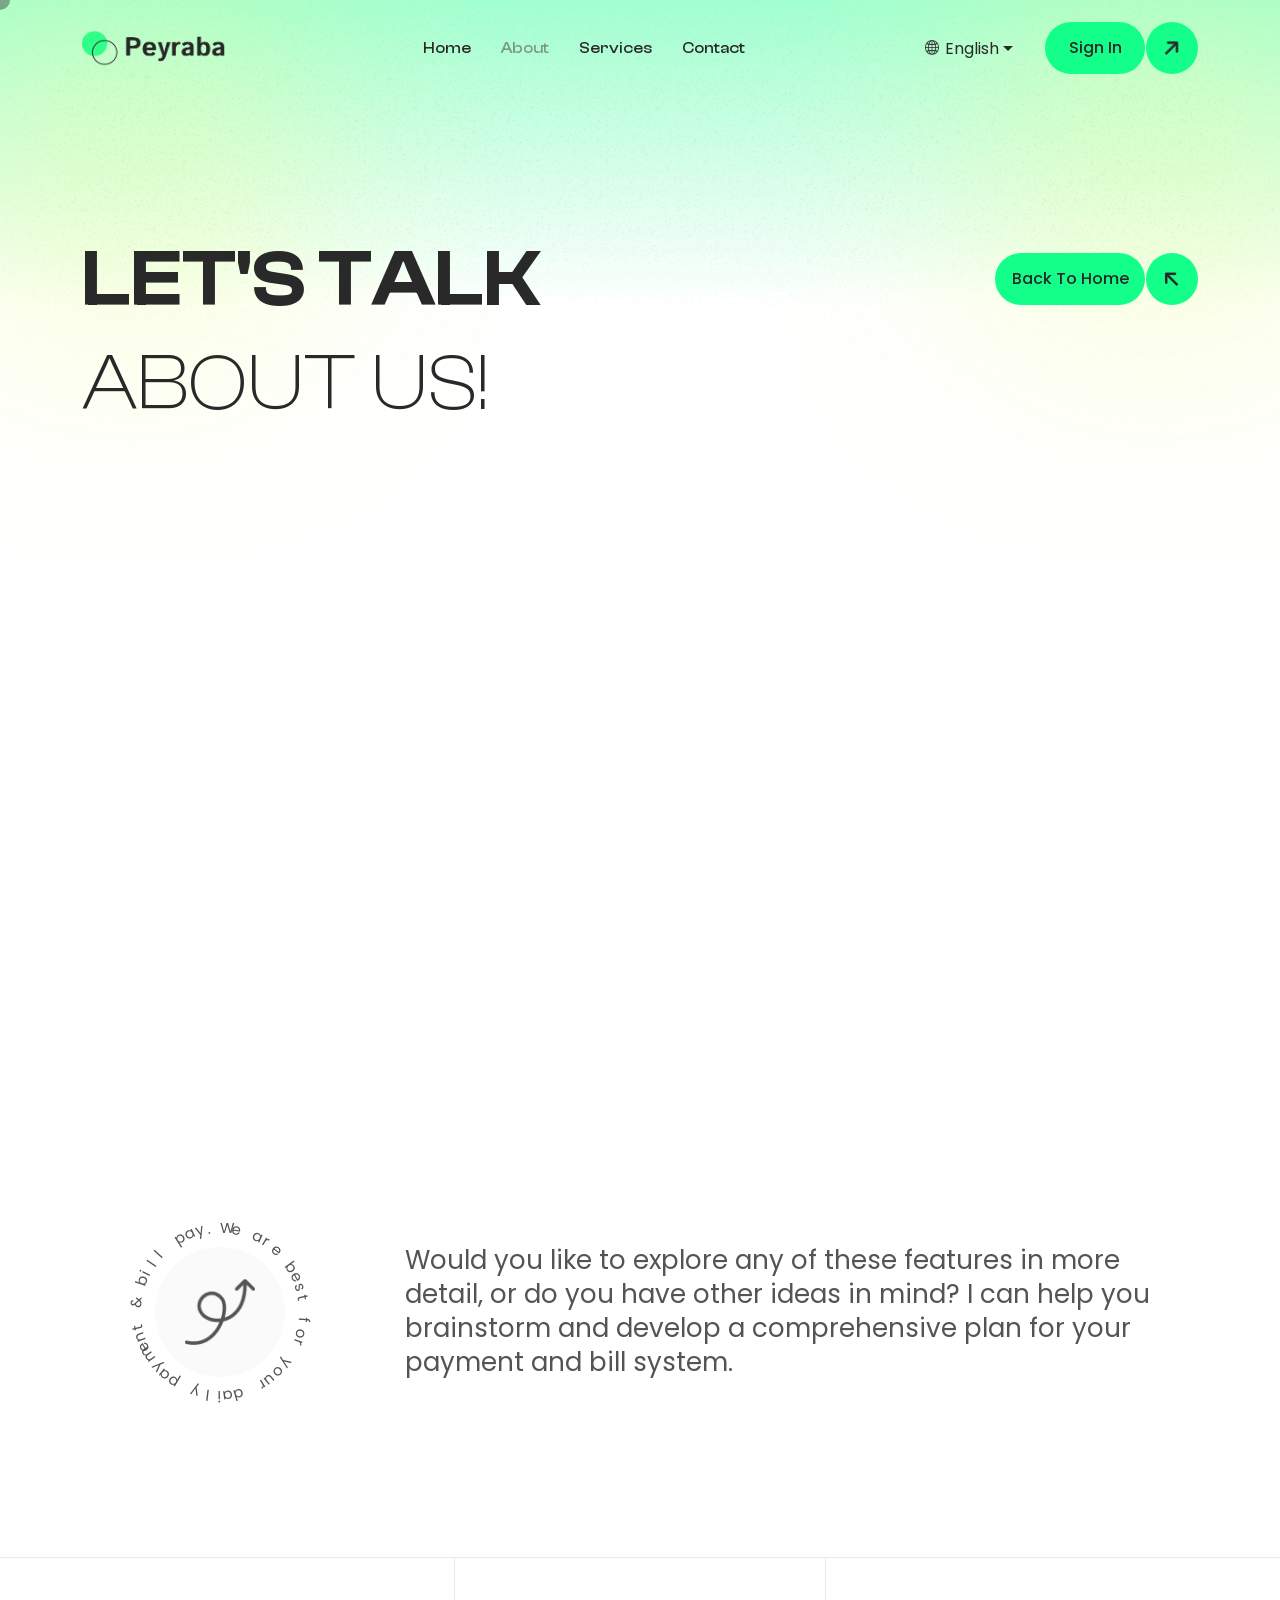
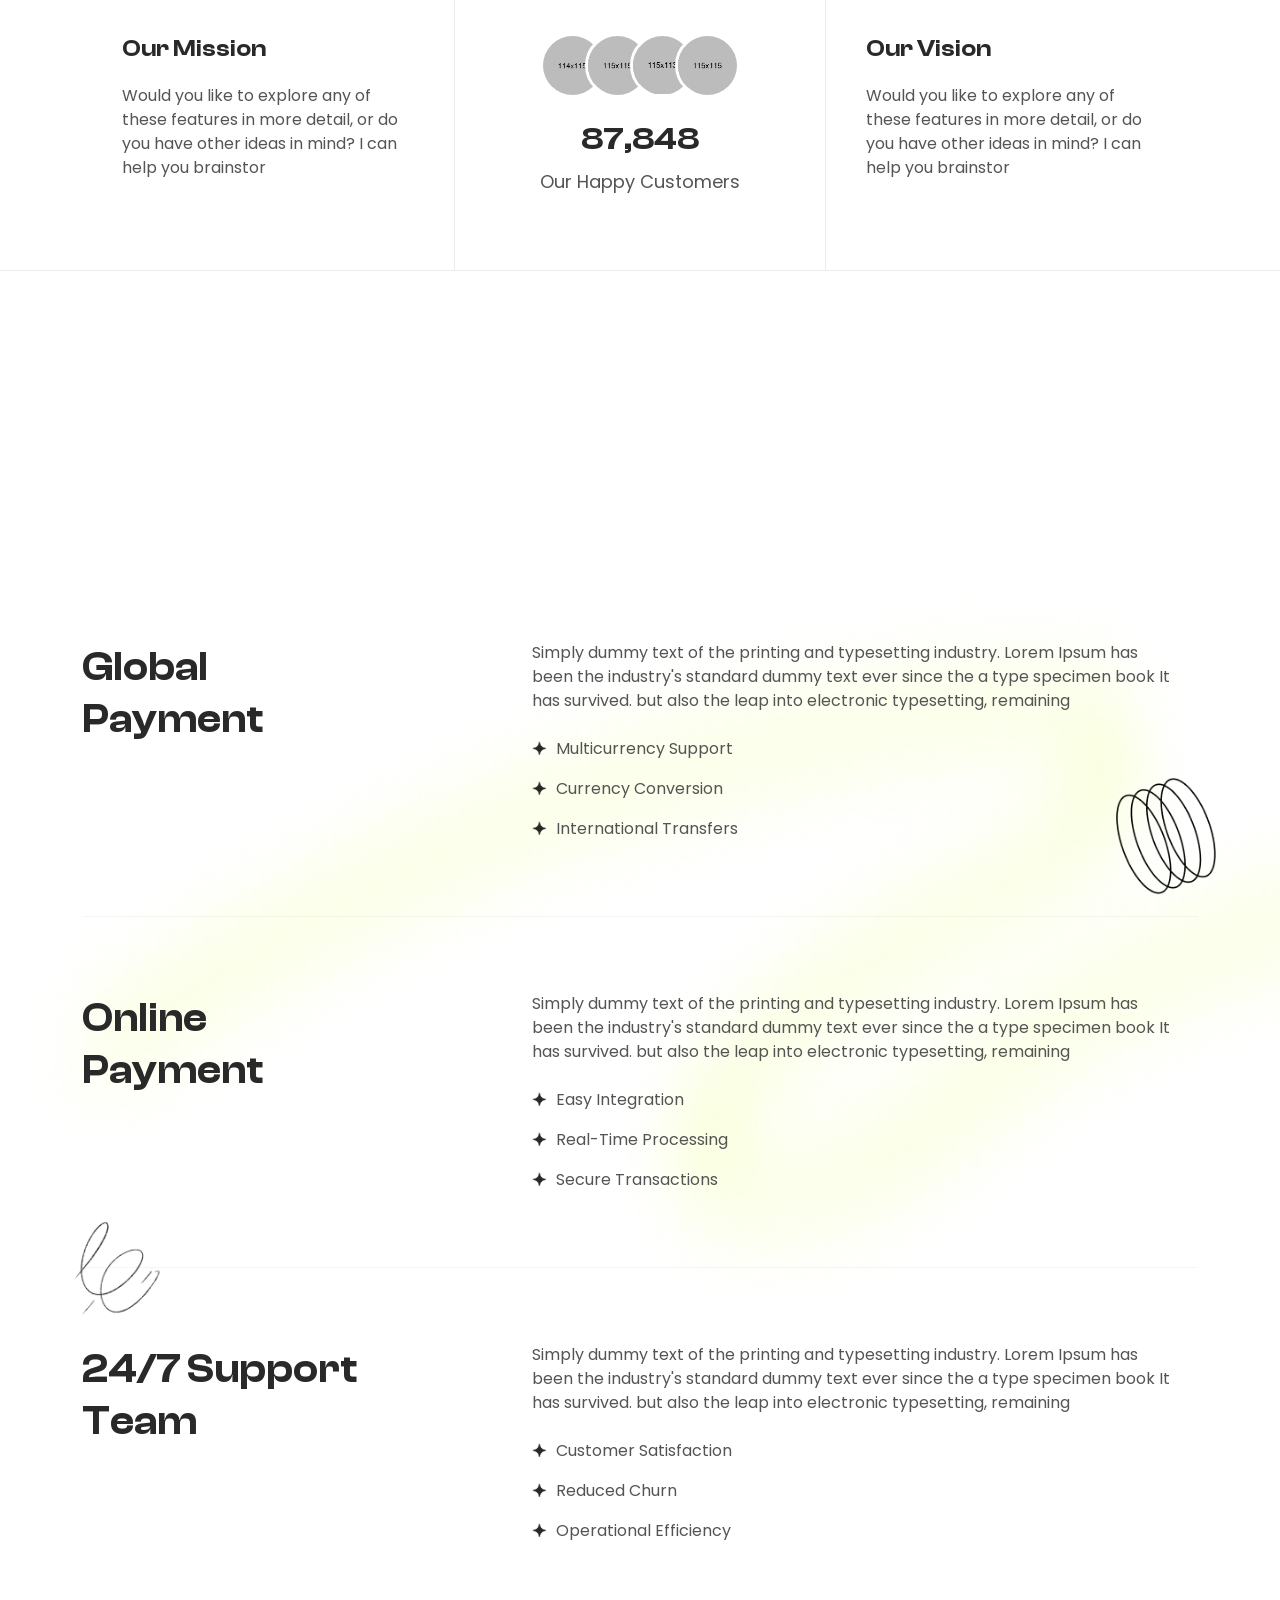
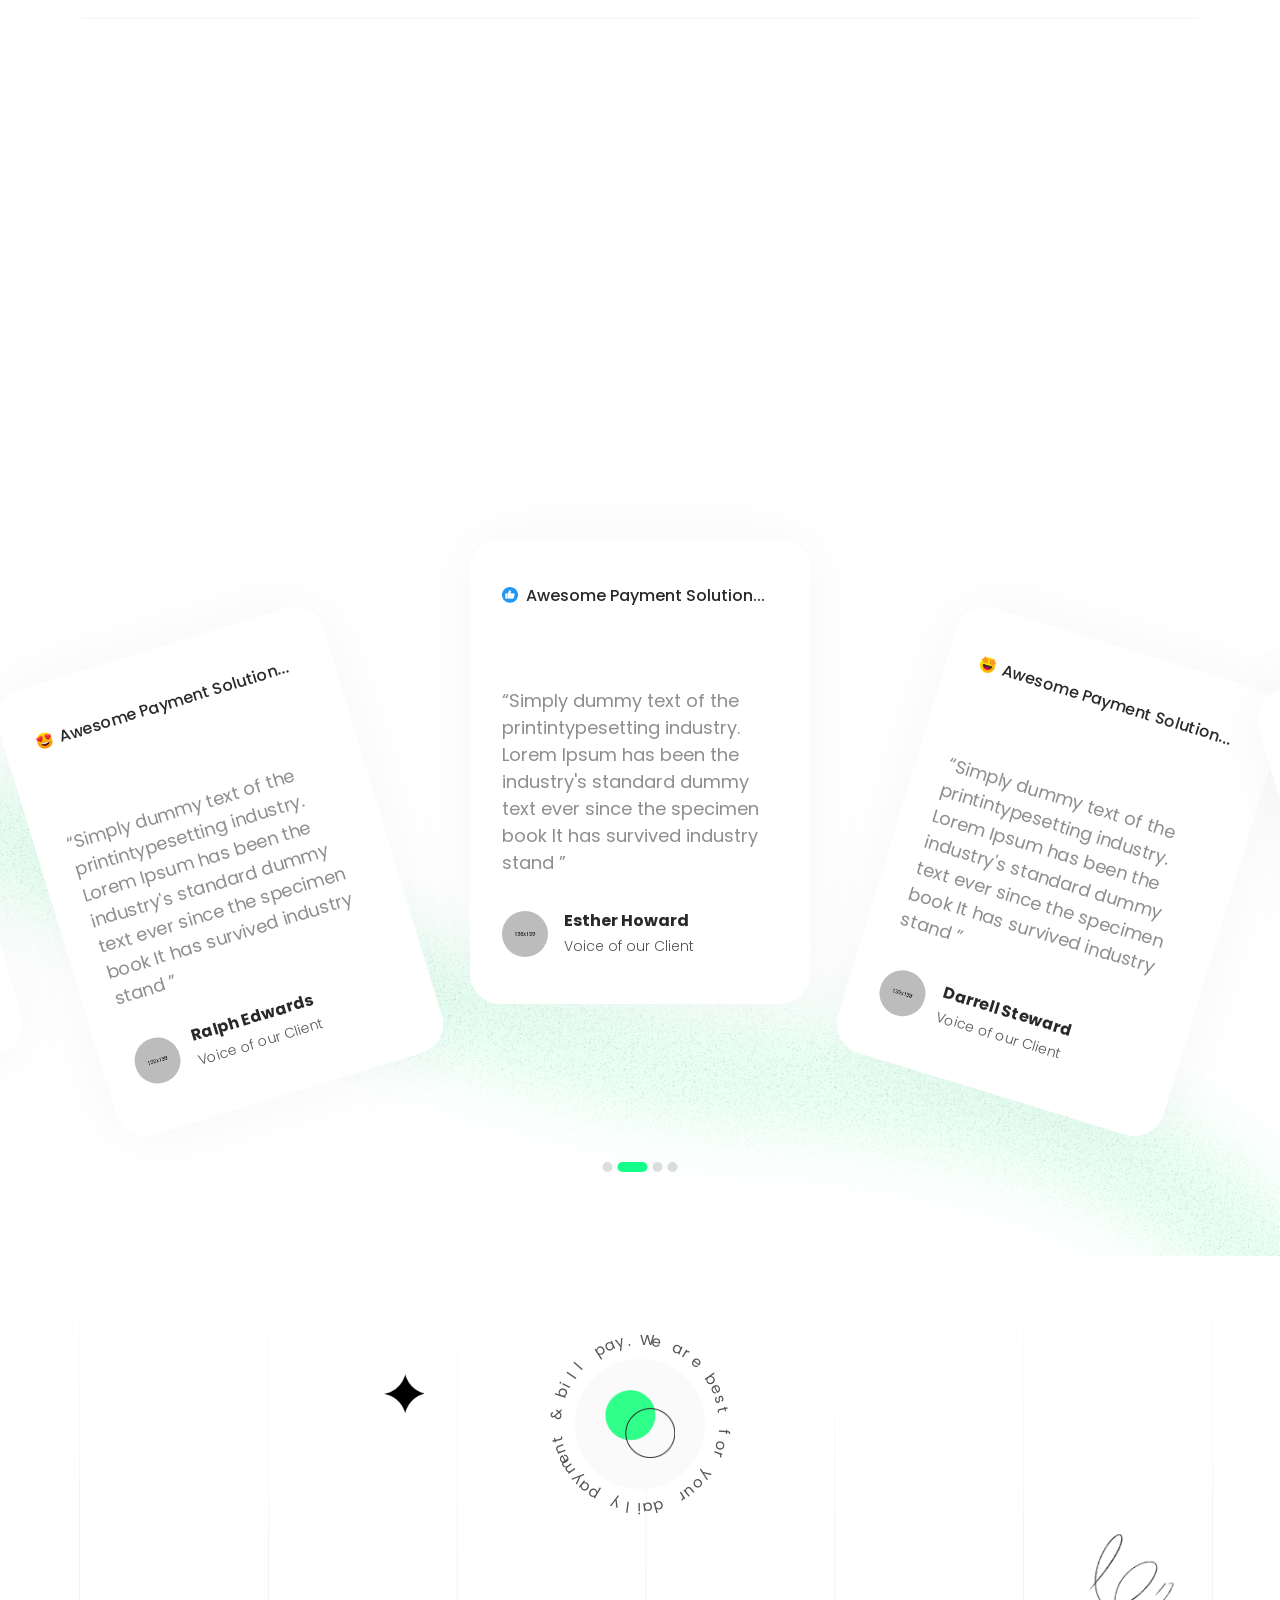
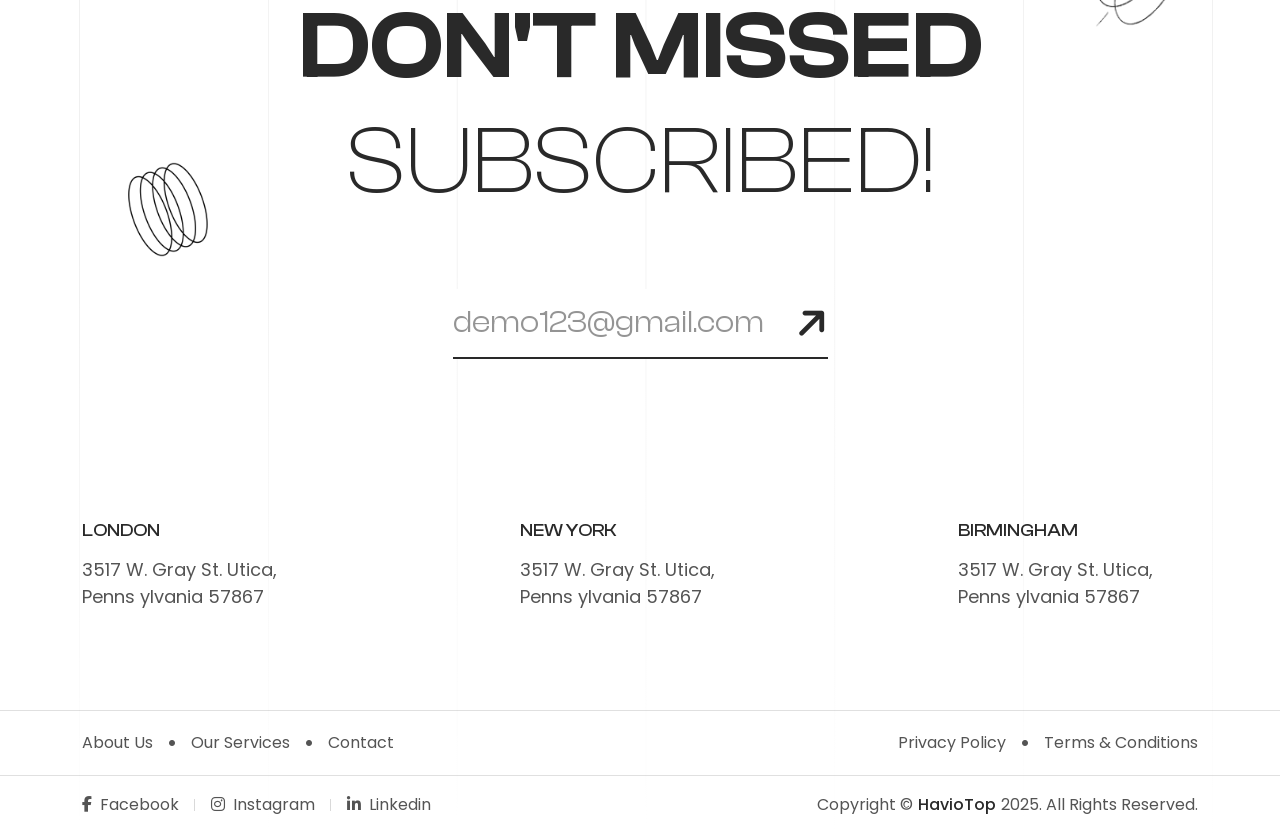
==== about.html @ fcb0c448 "updates" ====
<!-- meta tags and other links -->
<!-- Header -->
<!DOCTYPE html>
<html lang="en">

<head>
    <meta charset="UTF-8">
    <meta http-equiv="X-UA-Compatible" content="IE=edge">
    <meta name="viewport" content="width=device-width, initial-scale=1.0">
    <!-- Title -->
    <title>HavioTop - Online Recharge & Payment Platform.</title>
    <!-- Favicon -->
    <link rel="shortcut icon" href="assets/images/logo/favicon.png">
    <!-- Bootstrap -->
    <link rel="stylesheet" href="assets/css/bootstrap.min.css">
    <!-- Fontasosome -->
    <link rel="stylesheet" href="assets/css/fontasosome.min.css">
    <!-- Fonts -->
    <link rel="stylesheet" href="assets/css/clash-display.css">
    <!-- Nice Select -->
    <link rel="stylesheet" href="assets/css/nice-select.css">
    <!-- AOS -->
    <link rel="stylesheet" href="assets/css/aos.css">
    <!-- Owl Carousel -->
    <link rel="stylesheet" href="assets/css/owl.carousel.min.css">
    <!-- Slick -->
    <link rel="stylesheet" href="assets/css/slick.css">
    <!-- line awesome -->
    <link rel="stylesheet" href="assets/css/line-awesome.min.css">
    <!-- Main css -->
    <link rel="stylesheet" href="assets/css/main.css">
</head>

<body>
    <!--==================== Preloader Start ====================-->
    <div class="preloader">
        <div class="animation-container">
            <div class="lightning-container">
                <div class="lightning white"></div>
                <div class="lightning red"></div>
            </div>
            <div class="boom-container">
                <div class="shape circle big white"></div>
                <div class="shape circle white"></div>
                <div class="shape triangle big yellow"></div>
                <div class="shape disc white"></div>
                <div class="shape triangle blue"></div>
            </div>
            <div class="boom-container second">
                <div class="shape circle big white"></div>
                <div class="shape circle white"></div>
                <div class="shape disc white"></div>
                <div class="shape triangle blue"></div>
            </div>
        </div>
    </div>
    <!--==================== Preloader End ====================-->
    <!--==================== Overlay Start ====================-->
    <div class="body-overlay"></div>
    <!--==================== Overlay End ====================-->

    <!--==================== Sidebar Overlay End ====================-->
    <div class="sidebar-overlay"></div>
    <!--==================== Sidebar Overlay End ====================-->

    <!-- ==================== Scroll to Top End Here ==================== -->
    <a class="scroll-top"><i class="fas fa-angle-double-up"></i></a>
    <!-- ==================== Scroll to Top End Here ==================== -->


    <!-- ==================== Cursor Start Here ==================== -->
    <div class="cursor"></div>
    <!-- ==================== Cursor End Here ==================== -->
    <!-- ==================== Header Start Here ==================== -->
    <header class="header" id="header">
        <div class="container">
            <nav class="navbar navbar-expand-lg navbar-light">
                <a class="navbar-brand logo" href="index.html"><img src="assets/images/logo/logo.png" alt="img"></a>
                <button class="navbar-toggler header-button" type="button" data-bs-toggle="collapse"
                    data-bs-target="#navbarSupportedContent" aria-controls="navbarSupportedContent"
                    aria-expanded="false" aria-label="Toggle navigation">
                    <span id="hiddenNav"><i class="las la-bars"></i></span>
                </button>

                <div class="collapse navbar-collapse" id="navbarSupportedContent">
                    <ul class="navbar-nav nav-menu ms-auto me-auto align-items-lg-center">
                        <li class="nav-item">
                            <a class="nav-link flip-animate" aria-current="page" href="index.html"><span
                                    data-hover="Home">Home</span></a>
                        </li>
                        <li class="nav-item active">
                            <a class="nav-link flip-animate" href="about.html"><span data-hover="About">About</span></a>
                        </li>
                        <li class="nav-item">
                            <a class="nav-link flip-animate" href="services.html"><span
                                    data-hover="Services">Services</span></a>
                        </li>


                        <li class="nav-item">
                            <a class="nav-link flip-animate" href="contact.html"><span
                                    data-hover="Contact">Contact</span></a>
                        </li>
                    </ul>
                    <div class="navbar__widgets">
                        <div class="navbar__widgets__select">
                            <span><img src="assets/images/globe.png" alt="img"></span>
                            <select>
                                <option value="">English</option>
                                <option value="">Bangla</option>
                                <option value="">Arabic</option>
                                <option value="">French</option>
                            </select>
                        </div>
                        <div class="navbar__widgets__btn">
                            <a href="signin.html" class="common__btn"><span>Sign In</span><span><i
                                        class="fa-solid fa-arrow-right"></i></span></a>
                        </div>
                    </div>
                </div>
            </nav>
        </div>
    </header>
    <!-- ==================== Header End Here ==================== -->
    <main class="overflow-hidden">

        <div id="smooth-wrapper">
            <div id="smooth-content">
                <!--========================== Banner Section Start ==========================-->
                <section class="banner__area">
                    <div class="banner__bg"><img src="assets/images/banner-bg.png" alt="img"></div>
                    <div class="container">
                        <div class="row">
                            <div class="col-lg-12">
                                <div class="banner__topbar">
                                    <div class="banner__title">
                                        <h2>Let's Talk <span>About Us!</span></h2>
                                    </div>
                                    <div class="banner__btn">
                                        <a href="index.html" class="common__btn"><span>Back to Home</span><span><i
                                                    class="fa-solid fa-arrow-right"></i></span></a>
                                    </div>
                                </div>
                            </div>
                        </div>
                        <div class="row">
                            <div class="col-lg-12">
                                <div class="banner__thumb">
                                    <video autoplay muted loop>
                                        <source src="assets/images/banner-thumb.mp4" type="video/mp4">
                                    </video>
                                </div>
                            </div>
                        </div>
                    </div>
                </section>
                <!--========================== Banner Section End ==========================-->

                <!--========================== About Details Section Start ==========================-->
                <section class="about__details">
                    <div class="container">
                        <div class="row">
                            <div class="col-lg-12">
                                <div class="about__details__wrap">
                                    <div class="about__details__label">
                                        <div class="footer__subs__label about-label">
                                            <div class="footer__subs__shr">
                                                <img src="assets/images/about/label-sp.png" alt="img">
                                                <div class="footer__circle__text">
                                                    <p>We are best for your daily payment & bill pay.</p>
                                                </div>
                                            </div>
                                        </div>
                                    </div>
                                    <div class="about__details__content">
                                        <h5>Would you like to explore any of these features in more detail, or do you
                                            have
                                            other ideas in mind? I can help you brainstorm and develop a comprehensive
                                            plan
                                            for your payment and bill system.</h5>
                                    </div>
                                </div>
                            </div>
                        </div>
                    </div>
                </section>
                <!--========================== About Details Section End ==========================-->

                <!--========================== About Mission Section Start ==========================-->
                <section class="about__mission">
                    <div class="container">
                        <div class="row">
                            <div class="col-lg-12">
                                <div class="about__mission__wrap">
                                    <div class="about__mission__wrap__content">
                                        <h4>Our Mission</h4>
                                        <p>Would you like to explore any of these features in more detail, or do you
                                            have
                                            other ideas in mind? I can help you brainstor</p>
                                    </div>
                                    <div class="about__mission__wrap__curtomers">
                                        <ul>
                                            <li><span><img src="assets/images/about/user-1.jpg" alt="img"></span></li>
                                            <li><span><img src="assets/images/about/user-2.jpg" alt="img"></span></li>
                                            <li><span><img src="assets/images/about/user-3.jpg" alt="img"></span></li>
                                            <li><span><img src="assets/images/about/user-4.jpg" alt="img"></span></li>
                                        </ul>
                                        <span class="counter">87,848</span>
                                        <p>Our Happy Customers</p>
                                    </div>
                                    <div class="about__mission__wrap__content">
                                        <h4>Our Vision</h4>
                                        <p>Would you like to explore any of these features in more detail, or do you
                                            have
                                            other ideas in mind? I can help you brainstor</p>
                                    </div>
                                </div>
                            </div>
                        </div>
                    </div>
                </section>
                <!--========================== About Mission Section End ==========================-->

                <!--========================== About Feature Section Start ==========================-->
                <section class="about__feature">
                    <div class="about__fsp"><img src="assets/images/yellow-sp.png" alt="img"></div>
                    <div class="about__fsp2"><img src="assets/images/circle-sp.png" alt="img"></div>
                    <div class="about__fsp3"><img src="assets/images/wave-sp.png" alt="img"></div>
                    <div class="container">
                        <div class="row">
                            <div class="col-lg-12">
                                <div class="feature__title">
                                    <h2 data-aos="fade-up-left" data-aos-delay="200" data-aos-duration="1200">Our
                                        Awesome
                                        <span>Features</span></h2>
                                    <a href="services.html" class="common__btn" data-aos="fade-down-right"
                                        data-aos-delay="200" data-aos-duration="1200"><span>Discover more</span><span><i
                                                class="fa-solid fa-arrow-right"></i></span></a>
                                </div>
                            </div>
                        </div>
                        <div class="row">
                            <div class="col-lg-12">
                                <div class="about__feature__wrap">
                                    <div class="about__feature__wrap__single">
                                        <div class="about__feature__wrap__single__title">
                                            <h4>Global <br>payment</h4>
                                        </div>
                                        <div class="about__feature__wrap__single__content">
                                            <p>Simply dummy text of the printing and typesetting industry. Lorem Ipsum
                                                has
                                                been the industry's standard dummy text ever since the a type specimen
                                                book
                                                It has survived. but also the leap into electronic typesetting,
                                                remaining
                                            </p>
                                            <ul>
                                                <li><span><img src="assets/images/about/star.png"
                                                            alt="img"></span>Multicurrency Support</li>
                                                <li><span><img src="assets/images/about/star.png"
                                                            alt="img"></span>Currency
                                                    Conversion</li>
                                                <li><span><img src="assets/images/about/star.png"
                                                            alt="img"></span>International Transfers</li>
                                            </ul>
                                        </div>
                                    </div>
                                    <div class="about__feature__wrap__single">
                                        <div class="about__feature__wrap__single__title">
                                            <h4>Online <br>payment</h4>
                                        </div>
                                        <div class="about__feature__wrap__single__content">
                                            <p>Simply dummy text of the printing and typesetting industry. Lorem Ipsum
                                                has
                                                been the industry's standard dummy text ever since the a type specimen
                                                book
                                                It has survived. but also the leap into electronic typesetting,
                                                remaining
                                            </p>
                                            <ul>
                                                <li><span><img src="assets/images/about/star.png" alt="img"></span>Easy
                                                    Integration</li>
                                                <li><span><img src="assets/images/about/star.png"
                                                            alt="img"></span>Real-Time
                                                    Processing</li>
                                                <li><span><img src="assets/images/about/star.png"
                                                            alt="img"></span>Secure
                                                    Transactions</li>
                                            </ul>
                                        </div>
                                    </div>
                                    <div class="about__feature__wrap__single">
                                        <div class="about__feature__wrap__single__title">
                                            <h4>24/7 support <br>team</h4>
                                        </div>
                                        <div class="about__feature__wrap__single__content">
                                            <p>Simply dummy text of the printing and typesetting industry. Lorem Ipsum
                                                has
                                                been the industry's standard dummy text ever since the a type specimen
                                                book
                                                It has survived. but also the leap into electronic typesetting,
                                                remaining
                                            </p>
                                            <ul>
                                                <li><span><img src="assets/images/about/star.png"
                                                            alt="img"></span>Customer
                                                    Satisfaction</li>
                                                <li><span><img src="assets/images/about/star.png"
                                                            alt="img"></span>Reduced
                                                    Churn</li>
                                                <li><span><img src="assets/images/about/star.png"
                                                            alt="img"></span>Operational Efficiency</li>
                                            </ul>
                                        </div>
                                    </div>
                                </div>
                            </div>
                        </div>
                    </div>
                </section>
                <!--========================== About Feature Section End ==========================-->

                <!--========================== Testimonial Section Start ==========================-->
                <section class="testimonial__area">
                    <div class="testimonial__sp"><img src="assets/images/green-sp.png" alt="img"></div>
                    <div class="container-fluid p-0">
                        <div class="row">
                            <div class="col-lg-12">
                                <div class="hero__wrap__users" data-aos="fade-up-left" data-aos-delay="200"
                                    data-aos-duration="1200">
                                    <div class="hero__wrap__users__img">
                                        <span><img src="assets/images/hero/user-1.jpg" alt="img"></span>
                                        <span><img src="assets/images/hero/user-2.jpg" alt="img"></span>
                                        <span><img src="assets/images/hero/user-3.jpg" alt="img"></span>
                                        <span><img src="assets/images/hero/user-4.jpg" alt="img"></span>
                                    </div>
                                    <div class="hero__wrap__users__title">
                                        <span><span class="counter">20,878</span> Happy users</span>
                                    </div>
                                </div>
                                <div class="testimonial__title" data-aos="zoom-in-up" data-aos-delay="400"
                                    data-aos-duration="1400">
                                    <h2>Our beloved clients share their Sharp <span>experience</span></h2>
                                </div>
                            </div>
                        </div>
                        <div class="row">
                            <div class="col-lg-12">
                                <div class="testimonial__wrap owl-carousel">
                                    <div class="testimonial__single">
                                        <div class="testimonial__single__title">
                                            <span><img src="assets/images/testimonial/love-emoji.png" alt="img"></span>
                                            <h3>Awesome Payment Solution...</h3>
                                        </div>
                                        <div class="testimonial__single__content">
                                            <p>“Simply dummy text of the printintypesetting industry. Lorem Ipsum has
                                                been
                                                the
                                                industry's
                                                standard dummy text ever since the specimen book It has survived
                                                industry
                                                stand ”</p>
                                        </div>
                                        <div class="testimonial__single__user">
                                            <div class="testimonial__single__user__img">
                                                <img src="assets/images/testimonial/user-2.jpg" alt="img">
                                            </div>
                                            <div class="testimonial__single__user__info">
                                                <h4>Ralph Edwards</h4>
                                                <p>Voice of our Client</p>
                                            </div>
                                        </div>
                                    </div>
                                    <div class="testimonial__single">
                                        <div class="testimonial__single__title">
                                            <span><img src="assets/images/testimonial/like.png" alt="img"></span>
                                            <h3>Awesome Payment Solution...</h3>
                                        </div>
                                        <div class="testimonial__single__content">
                                            <p>“Simply dummy text of the printintypesetting industry. Lorem Ipsum has
                                                been
                                                the
                                                industry's
                                                standard dummy text ever since the specimen book It has survived
                                                industry
                                                stand ”</p>
                                        </div>
                                        <div class="testimonial__single__user">
                                            <div class="testimonial__single__user__img">
                                                <img src="assets/images/testimonial/user-1.jpg" alt="img">
                                            </div>
                                            <div class="testimonial__single__user__info">
                                                <h4>Esther Howard</h4>
                                                <p>Voice of our Client</p>
                                            </div>
                                        </div>
                                    </div>
                                    <div class="testimonial__single">
                                        <div class="testimonial__single__title">
                                            <span><img src="assets/images/testimonial/star-emoji.png" alt="img"></span>
                                            <h3>Awesome Payment Solution...</h3>
                                        </div>
                                        <div class="testimonial__single__content">
                                            <p>“Simply dummy text of the printintypesetting industry. Lorem Ipsum has
                                                been
                                                the
                                                industry's
                                                standard dummy text ever since the specimen book It has survived
                                                industry
                                                stand ”</p>
                                        </div>
                                        <div class="testimonial__single__user">
                                            <div class="testimonial__single__user__img">
                                                <img src="assets/images/testimonial/user-3.jpg" alt="img">
                                            </div>
                                            <div class="testimonial__single__user__info">
                                                <h4>Darrell Steward</h4>
                                                <p>Voice of our Client</p>
                                            </div>
                                        </div>
                                    </div>
                                    <div class="testimonial__single">
                                        <div class="testimonial__single__title">
                                            <span><img src="assets/images/testimonial/like.png" alt="img"></span>
                                            <h3>Awesome Payment Solution...</h3>
                                        </div>
                                        <div class="testimonial__single__content">
                                            <p>“Simply dummy text of the printintypesetting industry. Lorem Ipsum has
                                                been
                                                the
                                                industry's
                                                standard dummy text ever since the specimen book It has survived
                                                industry
                                                stand ”</p>
                                        </div>
                                        <div class="testimonial__single__user">
                                            <div class="testimonial__single__user__img">
                                                <img src="assets/images/testimonial/user-1.jpg" alt="img">
                                            </div>
                                            <div class="testimonial__single__user__info">
                                                <h4>Esther Howard</h4>
                                                <p>Voice of our Client</p>
                                            </div>
                                        </div>
                                    </div>
                                </div>
                            </div>
                        </div>
                    </div>
                </section>
                <!--========================== Testimonial Section End ==========================-->

                <!-- ==================== Footer Start Here ==================== -->
                <footer class="footer__area">
                    <div class="footer__sp1"><img src="assets/images/wave-sp.png" alt="img"></div>
                    <div class="footer__sp2"><img src="assets/images/footer/fs-2.png" alt="img"></div>
                    <div class="footer__sp3"><img src="assets/images/footer/star.png" alt="img"></div>
                    <div class="container">
                        <div class="row">
                            <div class="col-lg-12">
                                <div class="footer__subs">
                                    <div class="footer__subs__label">
                                        <div class="footer__subs__shr">
                                            <img src="assets/images/logo/icon-dark.png" alt="img">
                                            <div class="footer__circle__text">
                                                <p>We are best for your daily payment & bill pay.</p>
                                            </div>
                                        </div>
                                    </div>
                                    <div class="footer__subs__title">
                                        <h2>Don't Missed<span>Subscribed!</span></h2>
                                    </div>
                                    <form action="/">
                                        <div class="footer__subs__form">
                                            <input type="email" placeholder="demo123@gmail.com">
                                            <button type="submit"><i class="fa-solid fa-arrow-right"></i></button>
                                        </div>
                                    </form>
                                </div>
                            </div>
                        </div>
                        <div class="row g-4">
                            <div class="col-lg-4 col-md-4 col-sm-6">
                                <div class="footer__address">
                                    <h4>London</h4>
                                    <p>3517 W. Gray St. Utica, Penns ylvania 57867</p>
                                </div>
                            </div>
                            <div class="col-lg-4 col-md-4 col-sm-6 d-flex justify-content-center">
                                <div class="footer__address">
                                    <h4>New York</h4>
                                    <p>3517 W. Gray St. Utica, Penns ylvania 57867</p>
                                </div>
                            </div>
                            <div class="col-lg-4 col-md-4 col-sm-6 d-flex justify-content-end">
                                <div class="footer__address">
                                    <h4>Birmingham</h4>
                                    <p>3517 W. Gray St. Utica, Penns ylvania 57867</p>
                                </div>
                            </div>
                        </div>
                    </div>
                    <div class="footer__menu">
                        <div class="container">
                            <div class="row">
                                <div class="col-lg-12">
                                    <div class="footer__menu__wrap">
                                        <div class="footer__menu__wrap__item">
                                            <ul>
                                                <li><a href="about.html">About Us</a></li>
                                                <li><span><i class="fa-solid fa-circle"></i></span></li>
                                                <li><a href="services.html">Our services</a></li>
                                                <li><span><i class="fa-solid fa-circle"></i></span></li>
                                                <li><a href="contact.html">Contact</a></li>
                                            </ul>
                                        </div>
                                        <div class="footer__menu__wrap__item">
                                            <ul>
                                                <li><a href="privacy-policy.html">Privacy policy</a></li>
                                                <li><span><i class="fa-solid fa-circle"></i></span></li>
                                                <li><a href="terms-of-Service.html">Terms & conditions</a></li>
                                            </ul>
                                        </div>
                                    </div>
                                </div>
                            </div>
                        </div>
                    </div>
                    <div class="footer__bottombar">
                        <div class="container">
                            <div class="row">
                                <div class="col-lg-12">
                                    <div class="footer__bottombar__wrap">
                                        <div class="footer__social">
                                            <ul>
                                                <li><a href="https://www.facebook.com"><i
                                                            class="fa-brands fa-facebook-f"></i>Facebook</a></li>
                                                <li><a href="https://www.instagram.com"><i
                                                            class="fa-brands fa-instagram"></i>Instagram</a></li>
                                                <li><a href="https://www.linkedin.com"><i
                                                            class="fa-brands fa-linkedin-in"></i>Linkedin</a></li>
                                            </ul>
                                        </div>
                                        <div class="footer__copy">
                                            <span>Copyright © <a href="index.html">HavioTop</a> 2025. All rights
                                                reserved.</span>
                                        </div>
                                    </div>
                                </div>
                            </div>
                        </div>
                    </div>
                </footer>
                <!-- ==================== Footer End Here ==================== -->
            </div>
        </div>

    </main>
    <!-- Jquery js -->
    <script src="assets/js/jquery-3.7.1.min.js"></script>
    <!-- Bootstrap Bundle Js -->
    <script src="assets/js/boostrap.bundle.min.js"></script>
    <!-- GSAP js -->
    <script src="assets/js/gsap.min.js"></script>
    <!-- ScrollTrigger js -->
    <script src="assets/js/ScrollTrigger.min.js"></script>
    <!-- ScrollToPlugin js -->
    <script src="assets/js/ScrollToPlugin.min.js"></script>
    <!-- Slick js -->
    <script src="assets/js/slick.min.js"></script>
    <!-- AOS js -->
    <script src="assets/js/aos.js"></script>
    <!-- Owl Carousel js -->
    <script src="assets/js/owl.carousel.min.js"></script>
    <!-- Nice Select js -->
    <script src="assets/js/jquery.nice-select.min.js"></script>
    <!-- Waypoint js -->
    <script src="assets/js/waypoints.min.js"></script>
    <!-- Counter js -->
    <script src="assets/js/counter.min.js"></script>

    <!-- main js -->
    <script src="assets/js/main.js"></script>
</body>

</html>
---- assets/css/clash-display.css ----
@font-face {
  font-family: 'ClashDisplay-Extralight';
  src: url('../fonts/ClashDisplay-Extralight.woff2') format('woff2'),
    url('../fonts/ClashDisplay-Extralight.woff') format('woff'),
    url('../fonts/ClashDisplay-Extralight.ttf') format('truetype');
  font-weight: 200;
  font-display: swap;
  font-style: normal;
}

@font-face {
  font-family: 'ClashDisplay-Light';
  src: url('../fonts/ClashDisplay-Light.woff2') format('woff2'),
    url('../fonts/ClashDisplay-Light.woff') format('woff'),
    url('../fonts/ClashDisplay-Light.ttf') format('truetype');
  font-weight: 300;
  font-display: swap;
  font-style: normal;
}

@font-face {
  font-family: 'ClashDisplay-Regular';
  src: url('../fonts/ClashDisplay-Regular.woff2') format('woff2'),
    url('../fonts/ClashDisplay-Regular.woff') format('woff'),
    url('../fonts/ClashDisplay-Regular.ttf') format('truetype');
  font-weight: 400;
  font-display: swap;
  font-style: normal;
}

@font-face {
  font-family: 'ClashDisplay-Medium';
  src: url('../fonts/ClashDisplay-Medium.woff2') format('woff2'),
    url('../fonts/ClashDisplay-Medium.woff') format('woff'),
    url('../fonts/ClashDisplay-Medium.ttf') format('truetype');
  font-weight: 500;
  font-display: swap;
  font-style: normal;
}

@font-face {
  font-family: 'ClashDisplay-Semibold';
  src: url('../fonts/ClashDisplay-Semibold.woff2') format('woff2'),
    url('../fonts/ClashDisplay-Semibold.woff') format('woff'),
    url('../fonts/ClashDisplay-Semibold.ttf') format('truetype');
  font-weight: 600;
  font-display: swap;
  font-style: normal;
}

@font-face {
  font-family: 'ClashDisplay-Bold';
  src: url('../fonts/ClashDisplay-Bold.woff2') format('woff2'),
    url('../fonts/ClashDisplay-Bold.woff') format('woff'),
    url('../fonts/ClashDisplay-Bold.ttf') format('truetype');
  font-weight: 700;
  font-display: swap;
  font-style: normal;
}

@font-face {
  font-family: 'ClashDisplay-Variable';
  src: url('../fonts/ClashDisplay-Variable.woff2') format('woff2'),
    url('../fonts/ClashDisplay-Variable.woff') format('woff'),
    url('../fonts/ClashDisplay-Variable.ttf') format('truetype');
  font-weight: 200 700;
  font-display: swap;
  font-style: normal;
}
---- assets/css/line-awesome.min.css ----
.la,.lab,.lad,.lal,.lar,.las{-moz-osx-font-smoothing:grayscale;-webkit-font-smoothing:antialiased;display:inline-block;font-style:normal;font-variant:normal;text-rendering:auto;line-height:1}.la-lg{font-size:1.33333em;line-height:.75em;vertical-align:-.0667em}.la-xs{font-size:.75em}.la-sm{font-size:.875em}.la-1x{font-size:1em}.la-2x{font-size:2em}.la-3x{font-size:3em}.la-4x{font-size:4em}.la-5x{font-size:5em}.la-6x{font-size:6em}.la-7x{font-size:7em}.la-8x{font-size:8em}.la-9x{font-size:9em}.la-10x{font-size:10em}.la-fw{text-align:center;width:1.25em}.la-ul{list-style-type:none;margin-left:2.5em;padding-left:0}.la-ul>li{position:relative}.la-li{left:-2em;position:absolute;text-align:center;width:2em;line-height:inherit}.la-border{border:solid .08em #eee;border-radius:.1em;padding:.2em .25em .15em}.la-pull-left{float:left}.la-pull-right{float:right}.la.la-pull-left,.lab.la-pull-left,.lal.la-pull-left,.lar.la-pull-left,.las.la-pull-left{margin-right:.3em}.la.la-pull-right,.lab.la-pull-right,.lal.la-pull-right,.lar.la-pull-right,.las.la-pull-right{margin-left:.3em}.la-spin{-webkit-animation:la-spin 2s infinite linear;animation:la-spin 2s infinite linear}.la-pulse{-webkit-animation:la-spin 1s infinite steps(8);animation:la-spin 1s infinite steps(8)}@-webkit-keyframes la-spin{0%{-webkit-transform:rotate(0);transform:rotate(0)}100%{-webkit-transform:rotate(360deg);transform:rotate(360deg)}}@keyframes la-spin{0%{-webkit-transform:rotate(0);transform:rotate(0)}100%{-webkit-transform:rotate(360deg);transform:rotate(360deg)}}.la-rotate-90{-webkit-transform:rotate(90deg);transform:rotate(90deg)}.la-rotate-180{-webkit-transform:rotate(180deg);transform:rotate(180deg)}.la-rotate-270{-webkit-transform:rotate(270deg);transform:rotate(270deg)}.la-flip-horizontal{-webkit-transform:scale(-1,1);transform:scale(-1,1)}.la-flip-vertical{-webkit-transform:scale(1,-1);transform:scale(1,-1)}.la-flip-both,.la-flip-horizontal.la-flip-vertical{-webkit-transform:scale(-1,-1);transform:scale(-1,-1)}:root .la-flip-both,:root .la-flip-horizontal,:root .la-flip-vertical,:root .la-rotate-180,:root .la-rotate-270,:root .la-rotate-90{-webkit-filter:none;filter:none}.la-stack{display:inline-block;height:2em;line-height:2em;position:relative;vertical-align:middle;width:2.5em}.la-stack-1x,.la-stack-2x{left:0;position:absolute;text-align:center;width:100%}.la-stack-1x{line-height:inherit}.la-stack-2x{font-size:2em}.la-inverse{color:#fff}.la-500px:before{content:"\f26e"}.la-accessible-icon:before{content:"\f368"}.la-accusoft:before{content:"\f369"}.la-acquisitions-incorporated:before{content:"\f6af"}.la-ad:before{content:"\f641"}.la-address-book:before{content:"\f2b9"}.la-address-card:before{content:"\f2bb"}.la-adjust:before{content:"\f042"}.la-adn:before{content:"\f170"}.la-adobe:before{content:"\f778"}.la-adversal:before{content:"\f36a"}.la-affiliatetheme:before{content:"\f36b"}.la-air-freshener:before{content:"\f5d0"}.la-airbnb:before{content:"\f834"}.la-algolia:before{content:"\f36c"}.la-align-center:before{content:"\f037"}.la-align-justify:before{content:"\f039"}.la-align-left:before{content:"\f036"}.la-align-right:before{content:"\f038"}.la-alipay:before{content:"\f642"}.la-allergies:before{content:"\f461"}.la-amazon:before{content:"\f270"}.la-amazon-pay:before{content:"\f42c"}.la-ambulance:before{content:"\f0f9"}.la-american-sign-language-interpreting:before{content:"\f2a3"}.la-amilia:before{content:"\f36d"}.la-anchor:before{content:"\f13d"}.la-android:before{content:"\f17b"}.la-angellist:before{content:"\f209"}.la-angle-double-down:before{content:"\f103"}.la-angle-double-left:before{content:"\f100"}.la-angle-double-right:before{content:"\f101"}.la-angle-double-up:before{content:"\f102"}.la-angle-down:before{content:"\f107"}.la-angle-left:before{content:"\f104"}.la-angle-right:before{content:"\f105"}.la-angle-up:before{content:"\f106"}.la-angry:before{content:"\f556"}.la-angrycreative:before{content:"\f36e"}.la-angular:before{content:"\f420"}.la-ankh:before{content:"\f644"}.la-app-store:before{content:"\f36f"}.la-app-store-ios:before{content:"\f370"}.la-apper:before{content:"\f371"}.la-apple:before{content:"\f179"}.la-apple-alt:before{content:"\f5d1"}.la-apple-pay:before{content:"\f415"}.la-archive:before{content:"\f187"}.la-archway:before{content:"\f557"}.la-arrow-alt-circle-down:before{content:"\f358"}.la-arrow-alt-circle-left:before{content:"\f359"}.la-arrow-alt-circle-right:before{content:"\f35a"}.la-arrow-alt-circle-up:before{content:"\f35b"}.la-arrow-circle-down:before{content:"\f0ab"}.la-arrow-circle-left:before{content:"\f0a8"}.la-arrow-circle-right:before{content:"\f0a9"}.la-arrow-circle-up:before{content:"\f0aa"}.la-arrow-down:before{content:"\f063"}.la-arrow-left:before{content:"\f060"}.la-arrow-right:before{content:"\f061"}.la-arrow-up:before{content:"\f062"}.la-arrows-alt:before{content:"\f0b2"}.la-arrows-alt-h:before{content:"\f337"}.la-arrows-alt-v:before{content:"\f338"}.la-artstation:before{content:"\f77a"}.la-assistive-listening-systems:before{content:"\f2a2"}.la-asterisk:before{content:"\f069"}.la-asymmetrik:before{content:"\f372"}.la-at:before{content:"\f1fa"}.la-atlas:before{content:"\f558"}.la-atlassian:before{content:"\f77b"}.la-atom:before{content:"\f5d2"}.la-audible:before{content:"\f373"}.la-audio-description:before{content:"\f29e"}.la-autoprefixer:before{content:"\f41c"}.la-avianex:before{content:"\f374"}.la-aviato:before{content:"\f421"}.la-award:before{content:"\f559"}.la-aws:before{content:"\f375"}.la-baby:before{content:"\f77c"}.la-baby-carriage:before{content:"\f77d"}.la-backspace:before{content:"\f55a"}.la-backward:before{content:"\f04a"}.la-bacon:before{content:"\f7e5"}.la-balance-scale:before{content:"\f24e"}.la-balance-scale-left:before{content:"\f515"}.la-balance-scale-right:before{content:"\f516"}.la-ban:before{content:"\f05e"}.la-band-aid:before{content:"\f462"}.la-bandcamp:before{content:"\f2d5"}.la-barcode:before{content:"\f02a"}.la-bars:before{content:"\f0c9"}.la-baseball-ball:before{content:"\f433"}.la-basketball-ball:before{content:"\f434"}.la-bath:before{content:"\f2cd"}.la-battery-empty:before{content:"\f244"}.la-battery-full:before{content:"\f240"}.la-battery-half:before{content:"\f242"}.la-battery-quarter:before{content:"\f243"}.la-battery-three-quarters:before{content:"\f241"}.la-battle-net:before{content:"\f835"}.la-bed:before{content:"\f236"}.la-beer:before{content:"\f0fc"}.la-behance:before{content:"\f1b4"}.la-behance-square:before{content:"\f1b5"}.la-bell:before{content:"\f0f3"}.la-bell-slash:before{content:"\f1f6"}.la-bezier-curve:before{content:"\f55b"}.la-bible:before{content:"\f647"}.la-bicycle:before{content:"\f206"}.la-biking:before{content:"\f84a"}.la-bimobject:before{content:"\f378"}.la-binoculars:before{content:"\f1e5"}.la-biohazard:before{content:"\f780"}.la-birthday-cake:before{content:"\f1fd"}.la-bitbucket:before{content:"\f171"}.la-bitcoin:before{content:"\f379"}.la-bity:before{content:"\f37a"}.la-black-tie:before{content:"\f27e"}.la-blackberry:before{content:"\f37b"}.la-blender:before{content:"\f517"}.la-blender-phone:before{content:"\f6b6"}.la-blind:before{content:"\f29d"}.la-blog:before{content:"\f781"}.la-blogger:before{content:"\f37c"}.la-blogger-b:before{content:"\f37d"}.la-bluetooth:before{content:"\f293"}.la-bluetooth-b:before{content:"\f294"}.la-bold:before{content:"\f032"}.la-bolt:before{content:"\f0e7"}.la-bomb:before{content:"\f1e2"}.la-bone:before{content:"\f5d7"}.la-bong:before{content:"\f55c"}.la-book:before{content:"\f02d"}.la-book-dead:before{content:"\f6b7"}.la-book-medical:before{content:"\f7e6"}.la-book-open:before{content:"\f518"}.la-book-reader:before{content:"\f5da"}.la-bookmark:before{content:"\f02e"}.la-bootstrap:before{content:"\f836"}.la-border-all:before{content:"\f84c"}.la-border-none:before{content:"\f850"}.la-border-style:before{content:"\f853"}.la-bowling-ball:before{content:"\f436"}.la-box:before{content:"\f466"}.la-box-open:before{content:"\f49e"}.la-boxes:before{content:"\f468"}.la-braille:before{content:"\f2a1"}.la-brain:before{content:"\f5dc"}.la-bread-slice:before{content:"\f7ec"}.la-briefcase:before{content:"\f0b1"}.la-briefcase-medical:before{content:"\f469"}.la-broadcast-tower:before{content:"\f519"}.la-broom:before{content:"\f51a"}.la-brush:before{content:"\f55d"}.la-btc:before{content:"\f15a"}.la-buffer:before{content:"\f837"}.la-bug:before{content:"\f188"}.la-building:before{content:"\f1ad"}.la-bullhorn:before{content:"\f0a1"}.la-bullseye:before{content:"\f140"}.la-burn:before{content:"\f46a"}.la-buromobelexperte:before{content:"\f37f"}.la-bus:before{content:"\f207"}.la-bus-alt:before{content:"\f55e"}.la-business-time:before{content:"\f64a"}.la-buy-n-large:before{content:"\f8a6"}.la-buysellads:before{content:"\f20d"}.la-calculator:before{content:"\f1ec"}.la-calendar:before{content:"\f133"}.la-calendar-alt:before{content:"\f073"}.la-calendar-check:before{content:"\f274"}.la-calendar-day:before{content:"\f783"}.la-calendar-minus:before{content:"\f272"}.la-calendar-plus:before{content:"\f271"}.la-calendar-times:before{content:"\f273"}.la-calendar-week:before{content:"\f784"}.la-camera:before{content:"\f030"}.la-camera-retro:before{content:"\f083"}.la-campground:before{content:"\f6bb"}.la-canadian-maple-leaf:before{content:"\f785"}.la-candy-cane:before{content:"\f786"}.la-cannabis:before{content:"\f55f"}.la-capsules:before{content:"\f46b"}.la-car:before{content:"\f1b9"}.la-car-alt:before{content:"\f5de"}.la-car-battery:before{content:"\f5df"}.la-car-crash:before{content:"\f5e1"}.la-car-side:before{content:"\f5e4"}.la-caret-down:before{content:"\f0d7"}.la-caret-left:before{content:"\f0d9"}.la-caret-right:before{content:"\f0da"}.la-caret-square-down:before{content:"\f150"}.la-caret-square-left:before{content:"\f191"}.la-caret-square-right:before{content:"\f152"}.la-caret-square-up:before{content:"\f151"}.la-caret-up:before{content:"\f0d8"}.la-carrot:before{content:"\f787"}.la-cart-arrow-down:before{content:"\f218"}.la-cart-plus:before{content:"\f217"}.la-cash-register:before{content:"\f788"}.la-cat:before{content:"\f6be"}.la-cc-amazon-pay:before{content:"\f42d"}.la-cc-amex:before{content:"\f1f3"}.la-cc-apple-pay:before{content:"\f416"}.la-cc-diners-club:before{content:"\f24c"}.la-cc-discover:before{content:"\f1f2"}.la-cc-jcb:before{content:"\f24b"}.la-cc-mastercard:before{content:"\f1f1"}.la-cc-paypal:before{content:"\f1f4"}.la-cc-stripe:before{content:"\f1f5"}.la-cc-visa:before{content:"\f1f0"}.la-centercode:before{content:"\f380"}.la-centos:before{content:"\f789"}.la-certificate:before{content:"\f0a3"}.la-chair:before{content:"\f6c0"}.la-chalkboard:before{content:"\f51b"}.la-chalkboard-teacher:before{content:"\f51c"}.la-charging-station:before{content:"\f5e7"}.la-chart-area:before{content:"\f1fe"}.la-chart-bar:before{content:"\f080"}.la-chart-line:before{content:"\f201"}.la-chart-pie:before{content:"\f200"}.la-check:before{content:"\f00c"}.la-check-circle:before{content:"\f058"}.la-check-double:before{content:"\f560"}.la-check-square:before{content:"\f14a"}.la-cheese:before{content:"\f7ef"}.la-chess:before{content:"\f439"}.la-chess-bishop:before{content:"\f43a"}.la-chess-board:before{content:"\f43c"}.la-chess-king:before{content:"\f43f"}.la-chess-knight:before{content:"\f441"}.la-chess-pawn:before{content:"\f443"}.la-chess-queen:before{content:"\f445"}.la-chess-rook:before{content:"\f447"}.la-chevron-circle-down:before{content:"\f13a"}.la-chevron-circle-left:before{content:"\f137"}.la-chevron-circle-right:before{content:"\f138"}.la-chevron-circle-up:before{content:"\f139"}.la-chevron-down:before{content:"\f078"}.la-chevron-left:before{content:"\f053"}.la-chevron-right:before{content:"\f054"}.la-chevron-up:before{content:"\f077"}.la-child:before{content:"\f1ae"}.la-chrome:before{content:"\f268"}.la-chromecast:before{content:"\f838"}.la-church:before{content:"\f51d"}.la-circle:before{content:"\f111"}.la-circle-notch:before{content:"\f1ce"}.la-city:before{content:"\f64f"}.la-clinic-medical:before{content:"\f7f2"}.la-clipboard:before{content:"\f328"}.la-clipboard-check:before{content:"\f46c"}.la-clipboard-list:before{content:"\f46d"}.la-clock:before{content:"\f017"}.la-clone:before{content:"\f24d"}.la-closed-captioning:before{content:"\f20a"}.la-cloud:before{content:"\f0c2"}.la-cloud-download-alt:before{content:"\f381"}.la-cloud-meatball:before{content:"\f73b"}.la-cloud-moon:before{content:"\f6c3"}.la-cloud-moon-rain:before{content:"\f73c"}.la-cloud-rain:before{content:"\f73d"}.la-cloud-showers-heavy:before{content:"\f740"}.la-cloud-sun:before{content:"\f6c4"}.la-cloud-sun-rain:before{content:"\f743"}.la-cloud-upload-alt:before{content:"\f382"}.la-cloudscale:before{content:"\f383"}.la-cloudsmith:before{content:"\f384"}.la-cloudversify:before{content:"\f385"}.la-cocktail:before{content:"\f561"}.la-code:before{content:"\f121"}.la-code-branch:before{content:"\f126"}.la-codepen:before{content:"\f1cb"}.la-codiepie:before{content:"\f284"}.la-coffee:before{content:"\f0f4"}.la-cog:before{content:"\f013"}.la-cogs:before{content:"\f085"}.la-coins:before{content:"\f51e"}.la-columns:before{content:"\f0db"}.la-comment:before{content:"\f075"}.la-comment-alt:before{content:"\f27a"}.la-comment-dollar:before{content:"\f651"}.la-comment-dots:before{content:"\f4ad"}.la-comment-medical:before{content:"\f7f5"}.la-comment-slash:before{content:"\f4b3"}.la-comments:before{content:"\f086"}.la-comments-dollar:before{content:"\f653"}.la-compact-disc:before{content:"\f51f"}.la-compass:before{content:"\f14e"}.la-compress:before{content:"\f066"}.la-compress-arrows-alt:before{content:"\f78c"}.la-concierge-bell:before{content:"\f562"}.la-confluence:before{content:"\f78d"}.la-connectdevelop:before{content:"\f20e"}.la-contao:before{content:"\f26d"}.la-cookie:before{content:"\f563"}.la-cookie-bite:before{content:"\f564"}.la-copy:before{content:"\f0c5"}.la-copyright:before{content:"\f1f9"}.la-cotton-bureau:before{content:"\f89e"}.la-couch:before{content:"\f4b8"}.la-cpanel:before{content:"\f388"}.la-creative-commons:before{content:"\f25e"}.la-creative-commons-by:before{content:"\f4e7"}.la-creative-commons-nc:before{content:"\f4e8"}.la-creative-commons-nc-eu:before{content:"\f4e9"}.la-creative-commons-nc-jp:before{content:"\f4ea"}.la-creative-commons-nd:before{content:"\f4eb"}.la-creative-commons-pd:before{content:"\f4ec"}.la-creative-commons-pd-alt:before{content:"\f4ed"}.la-creative-commons-remix:before{content:"\f4ee"}.la-creative-commons-sa:before{content:"\f4ef"}.la-creative-commons-sampling:before{content:"\f4f0"}.la-creative-commons-sampling-plus:before{content:"\f4f1"}.la-creative-commons-share:before{content:"\f4f2"}.la-creative-commons-zero:before{content:"\f4f3"}.la-credit-card:before{content:"\f09d"}.la-critical-role:before{content:"\f6c9"}.la-crop:before{content:"\f125"}.la-crop-alt:before{content:"\f565"}.la-cross:before{content:"\f654"}.la-crosshairs:before{content:"\f05b"}.la-crow:before{content:"\f520"}.la-crown:before{content:"\f521"}.la-crutch:before{content:"\f7f7"}.la-css3:before{content:"\f13c"}.la-css3-alt:before{content:"\f38b"}.la-cube:before{content:"\f1b2"}.la-cubes:before{content:"\f1b3"}.la-cut:before{content:"\f0c4"}.la-cuttlefish:before{content:"\f38c"}.la-d-and-d:before{content:"\f38d"}.la-d-and-d-beyond:before{content:"\f6ca"}.la-dashcube:before{content:"\f210"}.la-database:before{content:"\f1c0"}.la-deaf:before{content:"\f2a4"}.la-delicious:before{content:"\f1a5"}.la-democrat:before{content:"\f747"}.la-deploydog:before{content:"\f38e"}.la-deskpro:before{content:"\f38f"}.la-desktop:before{content:"\f108"}.la-dev:before{content:"\f6cc"}.la-deviantart:before{content:"\f1bd"}.la-dharmachakra:before{content:"\f655"}.la-dhl:before{content:"\f790"}.la-diagnoses:before{content:"\f470"}.la-diaspora:before{content:"\f791"}.la-dice:before{content:"\f522"}.la-dice-d20:before{content:"\f6cf"}.la-dice-d6:before{content:"\f6d1"}.la-dice-five:before{content:"\f523"}.la-dice-four:before{content:"\f524"}.la-dice-one:before{content:"\f525"}.la-dice-six:before{content:"\f526"}.la-dice-three:before{content:"\f527"}.la-dice-two:before{content:"\f528"}.la-digg:before{content:"\f1a6"}.la-digital-ocean:before{content:"\f391"}.la-digital-tachograph:before{content:"\f566"}.la-directions:before{content:"\f5eb"}.la-discord:before{content:"\f392"}.la-discourse:before{content:"\f393"}.la-divide:before{content:"\f529"}.la-dizzy:before{content:"\f567"}.la-dna:before{content:"\f471"}.la-dochub:before{content:"\f394"}.la-docker:before{content:"\f395"}.la-dog:before{content:"\f6d3"}.la-dollar-sign:before{content:"\f155"}.la-dolly:before{content:"\f472"}.la-dolly-flatbed:before{content:"\f474"}.la-donate:before{content:"\f4b9"}.la-door-closed:before{content:"\f52a"}.la-door-open:before{content:"\f52b"}.la-dot-circle:before{content:"\f192"}.la-dove:before{content:"\f4ba"}.la-download:before{content:"\f019"}.la-draft2digital:before{content:"\f396"}.la-drafting-compass:before{content:"\f568"}.la-dragon:before{content:"\f6d5"}.la-draw-polygon:before{content:"\f5ee"}.la-dribbble:before{content:"\f17d"}.la-dribbble-square:before{content:"\f397"}.la-dropbox:before{content:"\f16b"}.la-drum:before{content:"\f569"}.la-drum-steelpan:before{content:"\f56a"}.la-drumstick-bite:before{content:"\f6d7"}.la-drupal:before{content:"\f1a9"}.la-dumbbell:before{content:"\f44b"}.la-dumpster:before{content:"\f793"}.la-dumpster-fire:before{content:"\f794"}.la-dungeon:before{content:"\f6d9"}.la-dyalog:before{content:"\f399"}.la-earlybirds:before{content:"\f39a"}.la-ebay:before{content:"\f4f4"}.la-edge:before{content:"\f282"}.la-edit:before{content:"\f044"}.la-egg:before{content:"\f7fb"}.la-eject:before{content:"\f052"}.la-elementor:before{content:"\f430"}.la-ellipsis-h:before{content:"\f141"}.la-ellipsis-v:before{content:"\f142"}.la-ello:before{content:"\f5f1"}.la-ember:before{content:"\f423"}.la-empire:before{content:"\f1d1"}.la-envelope:before{content:"\f0e0"}.la-envelope-open:before{content:"\f2b6"}.la-envelope-open-text:before{content:"\f658"}.la-envelope-square:before{content:"\f199"}.la-envira:before{content:"\f299"}.la-equals:before{content:"\f52c"}.la-eraser:before{content:"\f12d"}.la-erlang:before{content:"\f39d"}.la-ethereum:before{content:"\f42e"}.la-ethernet:before{content:"\f796"}.la-etsy:before{content:"\f2d7"}.la-euro-sign:before{content:"\f153"}.la-evernote:before{content:"\f839"}.la-exchange-alt:before{content:"\f362"}.la-exclamation:before{content:"\f12a"}.la-exclamation-circle:before{content:"\f06a"}.la-exclamation-triangle:before{content:"\f071"}.la-expand:before{content:"\f065"}.la-expand-arrows-alt:before{content:"\f31e"}.la-expeditedssl:before{content:"\f23e"}.la-external-link-alt:before{content:"\f35d"}.la-external-link-square-alt:before{content:"\f360"}.la-eye:before{content:"\f06e"}.la-eye-dropper:before{content:"\f1fb"}.la-eye-slash:before{content:"\f070"}.la-facebook:before{content:"\f09a"}.la-facebook-f:before{content:"\f39e"}.la-facebook-messenger:before{content:"\f39f"}.la-facebook-square:before{content:"\f082"}.la-fan:before{content:"\f863"}.la-fantasy-flight-games:before{content:"\f6dc"}.la-fast-backward:before{content:"\f049"}.la-fast-forward:before{content:"\f050"}.la-fax:before{content:"\f1ac"}.la-feather:before{content:"\f52d"}.la-feather-alt:before{content:"\f56b"}.la-fedex:before{content:"\f797"}.la-fedora:before{content:"\f798"}.la-female:before{content:"\f182"}.la-fighter-jet:before{content:"\f0fb"}.la-figma:before{content:"\f799"}.la-file:before{content:"\f15b"}.la-file-alt:before{content:"\f15c"}.la-file-archive:before{content:"\f1c6"}.la-file-audio:before{content:"\f1c7"}.la-file-code:before{content:"\f1c9"}.la-file-contract:before{content:"\f56c"}.la-file-csv:before{content:"\f6dd"}.la-file-download:before{content:"\f56d"}.la-file-excel:before{content:"\f1c3"}.la-file-export:before{content:"\f56e"}.la-file-image:before{content:"\f1c5"}.la-file-import:before{content:"\f56f"}.la-file-invoice:before{content:"\f570"}.la-file-invoice-dollar:before{content:"\f571"}.la-file-medical:before{content:"\f477"}.la-file-medical-alt:before{content:"\f478"}.la-file-pdf:before{content:"\f1c1"}.la-file-powerpoint:before{content:"\f1c4"}.la-file-prescription:before{content:"\f572"}.la-file-signature:before{content:"\f573"}.la-file-upload:before{content:"\f574"}.la-file-video:before{content:"\f1c8"}.la-file-word:before{content:"\f1c2"}.la-fill:before{content:"\f575"}.la-fill-drip:before{content:"\f576"}.la-film:before{content:"\f008"}.la-filter:before{content:"\f0b0"}.la-fingerprint:before{content:"\f577"}.la-fire:before{content:"\f06d"}.la-fire-alt:before{content:"\f7e4"}.la-fire-extinguisher:before{content:"\f134"}.la-firefox:before{content:"\f269"}.la-first-aid:before{content:"\f479"}.la-first-order:before{content:"\f2b0"}.la-first-order-alt:before{content:"\f50a"}.la-firstdraft:before{content:"\f3a1"}.la-fish:before{content:"\f578"}.la-fist-raised:before{content:"\f6de"}.la-flag:before{content:"\f024"}.la-flag-checkered:before{content:"\f11e"}.la-flag-usa:before{content:"\f74d"}.la-flask:before{content:"\f0c3"}.la-flickr:before{content:"\f16e"}.la-flipboard:before{content:"\f44d"}.la-flushed:before{content:"\f579"}.la-fly:before{content:"\f417"}.la-folder:before{content:"\f07b"}.la-folder-minus:before{content:"\f65d"}.la-folder-open:before{content:"\f07c"}.la-folder-plus:before{content:"\f65e"}.la-font:before{content:"\f031"}.la-font-awesome:before{content:"\f2b4"}.la-font-awesome-alt:before{content:"\f35c"}.la-font-awesome-flag:before{content:"\f425"}.la-font-awesome-logo-full:before{content:"\f4e6"}.la-fonticons:before{content:"\f280"}.la-fonticons-fi:before{content:"\f3a2"}.la-football-ball:before{content:"\f44e"}.la-fort-awesome:before{content:"\f286"}.la-fort-awesome-alt:before{content:"\f3a3"}.la-forumbee:before{content:"\f211"}.la-forward:before{content:"\f04e"}.la-foursquare:before{content:"\f180"}.la-free-code-camp:before{content:"\f2c5"}.la-freebsd:before{content:"\f3a4"}.la-frog:before{content:"\f52e"}.la-frown:before{content:"\f119"}.la-frown-open:before{content:"\f57a"}.la-fulcrum:before{content:"\f50b"}.la-funnel-dollar:before{content:"\f662"}.la-futbol:before{content:"\f1e3"}.la-galactic-republic:before{content:"\f50c"}.la-galactic-senate:before{content:"\f50d"}.la-gamepad:before{content:"\f11b"}.la-gas-pump:before{content:"\f52f"}.la-gavel:before{content:"\f0e3"}.la-gem:before{content:"\f3a5"}.la-genderless:before{content:"\f22d"}.la-get-pocket:before{content:"\f265"}.la-gg:before{content:"\f260"}.la-gg-circle:before{content:"\f261"}.la-ghost:before{content:"\f6e2"}.la-gift:before{content:"\f06b"}.la-gifts:before{content:"\f79c"}.la-git:before{content:"\f1d3"}.la-git-alt:before{content:"\f841"}.la-git-square:before{content:"\f1d2"}.la-github:before{content:"\f09b"}.la-github-alt:before{content:"\f113"}.la-github-square:before{content:"\f092"}.la-gitkraken:before{content:"\f3a6"}.la-gitlab:before{content:"\f296"}.la-gitter:before{content:"\f426"}.la-glass-cheers:before{content:"\f79f"}.la-glass-martini:before{content:"\f000"}.la-glass-martini-alt:before{content:"\f57b"}.la-glass-whiskey:before{content:"\f7a0"}.la-glasses:before{content:"\f530"}.la-glide:before{content:"\f2a5"}.la-glide-g:before{content:"\f2a6"}.la-globe:before{content:"\f0ac"}.la-globe-africa:before{content:"\f57c"}.la-globe-americas:before{content:"\f57d"}.la-globe-asia:before{content:"\f57e"}.la-globe-europe:before{content:"\f7a2"}.la-gofore:before{content:"\f3a7"}.la-golf-ball:before{content:"\f450"}.la-goodreads:before{content:"\f3a8"}.la-goodreads-g:before{content:"\f3a9"}.la-google:before{content:"\f1a0"}.la-google-drive:before{content:"\f3aa"}.la-google-play:before{content:"\f3ab"}.la-google-plus:before{content:"\f2b3"}.la-google-plus-g:before{content:"\f0d5"}.la-google-plus-square:before{content:"\f0d4"}.la-google-wallet:before{content:"\f1ee"}.la-gopuram:before{content:"\f664"}.la-graduation-cap:before{content:"\f19d"}.la-gratipay:before{content:"\f184"}.la-grav:before{content:"\f2d6"}.la-greater-than:before{content:"\f531"}.la-greater-than-equal:before{content:"\f532"}.la-grimace:before{content:"\f57f"}.la-grin:before{content:"\f580"}.la-grin-alt:before{content:"\f581"}.la-grin-beam:before{content:"\f582"}.la-grin-beam-sweat:before{content:"\f583"}.la-grin-hearts:before{content:"\f584"}.la-grin-squint:before{content:"\f585"}.la-grin-squint-tears:before{content:"\f586"}.la-grin-stars:before{content:"\f587"}.la-grin-tears:before{content:"\f588"}.la-grin-tongue:before{content:"\f589"}.la-grin-tongue-squint:before{content:"\f58a"}.la-grin-tongue-wink:before{content:"\f58b"}.la-grin-wink:before{content:"\f58c"}.la-grip-horizontal:before{content:"\f58d"}.la-grip-lines:before{content:"\f7a4"}.la-grip-lines-vertical:before{content:"\f7a5"}.la-grip-vertical:before{content:"\f58e"}.la-gripfire:before{content:"\f3ac"}.la-grunt:before{content:"\f3ad"}.la-guitar:before{content:"\f7a6"}.la-gulp:before{content:"\f3ae"}.la-h-square:before{content:"\f0fd"}.la-hacker-news:before{content:"\f1d4"}.la-hacker-news-square:before{content:"\f3af"}.la-hackerrank:before{content:"\f5f7"}.la-hamburger:before{content:"\f805"}.la-hammer:before{content:"\f6e3"}.la-hamsa:before{content:"\f665"}.la-hand-holding:before{content:"\f4bd"}.la-hand-holding-heart:before{content:"\f4be"}.la-hand-holding-usd:before{content:"\f4c0"}.la-hand-lizard:before{content:"\f258"}.la-hand-middle-finger:before{content:"\f806"}.la-hand-paper:before{content:"\f256"}.la-hand-peace:before{content:"\f25b"}.la-hand-point-down:before{content:"\f0a7"}.la-hand-point-left:before{content:"\f0a5"}.la-hand-point-right:before{content:"\f0a4"}.la-hand-point-up:before{content:"\f0a6"}.la-hand-pointer:before{content:"\f25a"}.la-hand-rock:before{content:"\f255"}.la-hand-scissors:before{content:"\f257"}.la-hand-spock:before{content:"\f259"}.la-hands:before{content:"\f4c2"}.la-hands-helping:before{content:"\f4c4"}.la-handshake:before{content:"\f2b5"}.la-hanukiah:before{content:"\f6e6"}.la-hard-hat:before{content:"\f807"}.la-hashtag:before{content:"\f292"}.la-hat-cowboy:before{content:"\f8c0"}.la-hat-cowboy-side:before{content:"\f8c1"}.la-hat-wizard:before{content:"\f6e8"}.la-haykal:before{content:"\f666"}.la-hdd:before{content:"\f0a0"}.la-heading:before{content:"\f1dc"}.la-headphones:before{content:"\f025"}.la-headphones-alt:before{content:"\f58f"}.la-headset:before{content:"\f590"}.la-heart:before{content:"\f004"}.la-heart-broken:before{content:"\f7a9"}.la-heartbeat:before{content:"\f21e"}.la-helicopter:before{content:"\f533"}.la-highlighter:before{content:"\f591"}.la-hiking:before{content:"\f6ec"}.la-hippo:before{content:"\f6ed"}.la-hips:before{content:"\f452"}.la-hire-a-helper:before{content:"\f3b0"}.la-history:before{content:"\f1da"}.la-hockey-puck:before{content:"\f453"}.la-holly-berry:before{content:"\f7aa"}.la-home:before{content:"\f015"}.la-hooli:before{content:"\f427"}.la-hornbill:before{content:"\f592"}.la-horse:before{content:"\f6f0"}.la-horse-head:before{content:"\f7ab"}.la-hospital:before{content:"\f0f8"}.la-hospital-alt:before{content:"\f47d"}.la-hospital-symbol:before{content:"\f47e"}.la-hot-tub:before{content:"\f593"}.la-hotdog:before{content:"\f80f"}.la-hotel:before{content:"\f594"}.la-hotjar:before{content:"\f3b1"}.la-hourglass:before{content:"\f254"}.la-hourglass-end:before{content:"\f253"}.la-hourglass-half:before{content:"\f252"}.la-hourglass-start:before{content:"\f251"}.la-house-damage:before{content:"\f6f1"}.la-houzz:before{content:"\f27c"}.la-hryvnia:before{content:"\f6f2"}.la-html5:before{content:"\f13b"}.la-hubspot:before{content:"\f3b2"}.la-i-cursor:before{content:"\f246"}.la-ice-cream:before{content:"\f810"}.la-icicles:before{content:"\f7ad"}.la-icons:before{content:"\f86d"}.la-id-badge:before{content:"\f2c1"}.la-id-card:before{content:"\f2c2"}.la-id-card-alt:before{content:"\f47f"}.la-igloo:before{content:"\f7ae"}.la-image:before{content:"\f03e"}.la-images:before{content:"\f302"}.la-imdb:before{content:"\f2d8"}.la-inbox:before{content:"\f01c"}.la-indent:before{content:"\f03c"}.la-industry:before{content:"\f275"}.la-infinity:before{content:"\f534"}.la-info:before{content:"\f129"}.la-info-circle:before{content:"\f05a"}.la-instagram:before{content:"\f16d"}.la-intercom:before{content:"\f7af"}.la-internet-explorer:before{content:"\f26b"}.la-invision:before{content:"\f7b0"}.la-ioxhost:before{content:"\f208"}.la-italic:before{content:"\f033"}.la-itch-io:before{content:"\f83a"}.la-itunes:before{content:"\f3b4"}.la-itunes-note:before{content:"\f3b5"}.la-java:before{content:"\f4e4"}.la-jedi:before{content:"\f669"}.la-jedi-order:before{content:"\f50e"}.la-jenkins:before{content:"\f3b6"}.la-jira:before{content:"\f7b1"}.la-joget:before{content:"\f3b7"}.la-joint:before{content:"\f595"}.la-joomla:before{content:"\f1aa"}.la-journal-whills:before{content:"\f66a"}.la-js:before{content:"\f3b8"}.la-js-square:before{content:"\f3b9"}.la-jsfiddle:before{content:"\f1cc"}.la-kaaba:before{content:"\f66b"}.la-kaggle:before{content:"\f5fa"}.la-key:before{content:"\f084"}.la-keybase:before{content:"\f4f5"}.la-keyboard:before{content:"\f11c"}.la-keycdn:before{content:"\f3ba"}.la-khanda:before{content:"\f66d"}.la-kickstarter:before{content:"\f3bb"}.la-kickstarter-k:before{content:"\f3bc"}.la-kiss:before{content:"\f596"}.la-kiss-beam:before{content:"\f597"}.la-kiss-wink-heart:before{content:"\f598"}.la-kiwi-bird:before{content:"\f535"}.la-korvue:before{content:"\f42f"}.la-landmark:before{content:"\f66f"}.la-language:before{content:"\f1ab"}.la-laptop:before{content:"\f109"}.la-laptop-code:before{content:"\f5fc"}.la-laptop-medical:before{content:"\f812"}.la-laravel:before{content:"\f3bd"}.la-lastfm:before{content:"\f202"}.la-lastfm-square:before{content:"\f203"}.la-laugh:before{content:"\f599"}.la-laugh-beam:before{content:"\f59a"}.la-laugh-squint:before{content:"\f59b"}.la-laugh-wink:before{content:"\f59c"}.la-layer-group:before{content:"\f5fd"}.la-leaf:before{content:"\f06c"}.la-leanpub:before{content:"\f212"}.la-lemon:before{content:"\f094"}.la-less:before{content:"\f41d"}.la-less-than:before{content:"\f536"}.la-less-than-equal:before{content:"\f537"}.la-level-down-alt:before{content:"\f3be"}.la-level-up-alt:before{content:"\f3bf"}.la-life-ring:before{content:"\f1cd"}.la-lightbulb:before{content:"\f0eb"}.la-line:before{content:"\f3c0"}.la-link:before{content:"\f0c1"}.la-linkedin:before{content:"\f08c"}.la-linkedin-in:before{content:"\f0e1"}.la-linode:before{content:"\f2b8"}.la-linux:before{content:"\f17c"}.la-lira-sign:before{content:"\f195"}.la-list:before{content:"\f03a"}.la-list-alt:before{content:"\f022"}.la-list-ol:before{content:"\f0cb"}.la-list-ul:before{content:"\f0ca"}.la-location-arrow:before{content:"\f124"}.la-lock:before{content:"\f023"}.la-lock-open:before{content:"\f3c1"}.la-long-arrow-alt-down:before{content:"\f309"}.la-long-arrow-alt-left:before{content:"\f30a"}.la-long-arrow-alt-right:before{content:"\f30b"}.la-long-arrow-alt-up:before{content:"\f30c"}.la-low-vision:before{content:"\f2a8"}.la-luggage-cart:before{content:"\f59d"}.la-lyft:before{content:"\f3c3"}.la-magento:before{content:"\f3c4"}.la-magic:before{content:"\f0d0"}.la-magnet:before{content:"\f076"}.la-mail-bulk:before{content:"\f674"}.la-mailchimp:before{content:"\f59e"}.la-male:before{content:"\f183"}.la-mandalorian:before{content:"\f50f"}.la-map:before{content:"\f279"}.la-map-marked:before{content:"\f59f"}.la-map-marked-alt:before{content:"\f5a0"}.la-map-marker:before{content:"\f041"}.la-map-marker-alt:before{content:"\f3c5"}.la-map-pin:before{content:"\f276"}.la-map-signs:before{content:"\f277"}.la-markdown:before{content:"\f60f"}.la-marker:before{content:"\f5a1"}.la-mars:before{content:"\f222"}.la-mars-double:before{content:"\f227"}.la-mars-stroke:before{content:"\f229"}.la-mars-stroke-h:before{content:"\f22b"}.la-mars-stroke-v:before{content:"\f22a"}.la-mask:before{content:"\f6fa"}.la-mastodon:before{content:"\f4f6"}.la-maxcdn:before{content:"\f136"}.la-mdb:before{content:"\f8ca"}.la-medal:before{content:"\f5a2"}.la-medapps:before{content:"\f3c6"}.la-medium:before{content:"\f23a"}.la-medium-m:before{content:"\f3c7"}.la-medkit:before{content:"\f0fa"}.la-medrt:before{content:"\f3c8"}.la-meetup:before{content:"\f2e0"}.la-megaport:before{content:"\f5a3"}.la-meh:before{content:"\f11a"}.la-meh-blank:before{content:"\f5a4"}.la-meh-rolling-eyes:before{content:"\f5a5"}.la-memory:before{content:"\f538"}.la-mendeley:before{content:"\f7b3"}.la-menorah:before{content:"\f676"}.la-mercury:before{content:"\f223"}.la-meteor:before{content:"\f753"}.la-microchip:before{content:"\f2db"}.la-microphone:before{content:"\f130"}.la-microphone-alt:before{content:"\f3c9"}.la-microphone-alt-slash:before{content:"\f539"}.la-microphone-slash:before{content:"\f131"}.la-microscope:before{content:"\f610"}.la-microsoft:before{content:"\f3ca"}.la-minus:before{content:"\f068"}.la-minus-circle:before{content:"\f056"}.la-minus-square:before{content:"\f146"}.la-mitten:before{content:"\f7b5"}.la-mix:before{content:"\f3cb"}.la-mixcloud:before{content:"\f289"}.la-mizuni:before{content:"\f3cc"}.la-mobile:before{content:"\f10b"}.la-mobile-alt:before{content:"\f3cd"}.la-modx:before{content:"\f285"}.la-monero:before{content:"\f3d0"}.la-money-bill:before{content:"\f0d6"}.la-money-bill-alt:before{content:"\f3d1"}.la-money-bill-wave:before{content:"\f53a"}.la-money-bill-wave-alt:before{content:"\f53b"}.la-money-check:before{content:"\f53c"}.la-money-check-alt:before{content:"\f53d"}.la-monument:before{content:"\f5a6"}.la-moon:before{content:"\f186"}.la-mortar-pestle:before{content:"\f5a7"}.la-mosque:before{content:"\f678"}.la-motorcycle:before{content:"\f21c"}.la-mountain:before{content:"\f6fc"}.la-mouse:before{content:"\f8cc"}.la-mouse-pointer:before{content:"\f245"}.la-mug-hot:before{content:"\f7b6"}.la-music:before{content:"\f001"}.la-napster:before{content:"\f3d2"}.la-neos:before{content:"\f612"}.la-network-wired:before{content:"\f6ff"}.la-neuter:before{content:"\f22c"}.la-newspaper:before{content:"\f1ea"}.la-nimblr:before{content:"\f5a8"}.la-node:before{content:"\f419"}.la-node-js:before{content:"\f3d3"}.la-not-equal:before{content:"\f53e"}.la-notes-medical:before{content:"\f481"}.la-npm:before{content:"\f3d4"}.la-ns8:before{content:"\f3d5"}.la-nutritionix:before{content:"\f3d6"}.la-object-group:before{content:"\f247"}.la-object-ungroup:before{content:"\f248"}.la-odnoklassniki:before{content:"\f263"}.la-odnoklassniki-square:before{content:"\f264"}.la-oil-can:before{content:"\f613"}.la-old-republic:before{content:"\f510"}.la-om:before{content:"\f679"}.la-opencart:before{content:"\f23d"}.la-openid:before{content:"\f19b"}.la-opera:before{content:"\f26a"}.la-optin-monster:before{content:"\f23c"}.la-orcid:before{content:"\f8d2"}.la-osi:before{content:"\f41a"}.la-otter:before{content:"\f700"}.la-outdent:before{content:"\f03b"}.la-page4:before{content:"\f3d7"}.la-pagelines:before{content:"\f18c"}.la-pager:before{content:"\f815"}.la-paint-brush:before{content:"\f1fc"}.la-paint-roller:before{content:"\f5aa"}.la-palette:before{content:"\f53f"}.la-palfed:before{content:"\f3d8"}.la-pallet:before{content:"\f482"}.la-paper-plane:before{content:"\f1d8"}.la-paperclip:before{content:"\f0c6"}.la-parachute-box:before{content:"\f4cd"}.la-paragraph:before{content:"\f1dd"}.la-parking:before{content:"\f540"}.la-passport:before{content:"\f5ab"}.la-pastafarianism:before{content:"\f67b"}.la-paste:before{content:"\f0ea"}.la-patreon:before{content:"\f3d9"}.la-pause:before{content:"\f04c"}.la-pause-circle:before{content:"\f28b"}.la-paw:before{content:"\f1b0"}.la-paypal:before{content:"\f1ed"}.la-peace:before{content:"\f67c"}.la-pen:before{content:"\f304"}.la-pen-alt:before{content:"\f305"}.la-pen-fancy:before{content:"\f5ac"}.la-pen-nib:before{content:"\f5ad"}.la-pen-square:before{content:"\f14b"}.la-pencil-alt:before{content:"\f303"}.la-pencil-ruler:before{content:"\f5ae"}.la-penny-arcade:before{content:"\f704"}.la-people-carry:before{content:"\f4ce"}.la-pepper-hot:before{content:"\f816"}.la-percent:before{content:"\f295"}.la-percentage:before{content:"\f541"}.la-periscope:before{content:"\f3da"}.la-person-booth:before{content:"\f756"}.la-phabricator:before{content:"\f3db"}.la-phoenix-framework:before{content:"\f3dc"}.la-phoenix-squadron:before{content:"\f511"}.la-phone:before{content:"\f095"}.la-phone-alt:before{content:"\f879"}.la-phone-slash:before{content:"\f3dd"}.la-phone-square:before{content:"\f098"}.la-phone-square-alt:before{content:"\f87b"}.la-phone-volume:before{content:"\f2a0"}.la-photo-video:before{content:"\f87c"}.la-php:before{content:"\f457"}.la-pied-piper:before{content:"\f2ae"}.la-pied-piper-alt:before{content:"\f1a8"}.la-pied-piper-hat:before{content:"\f4e5"}.la-pied-piper-pp:before{content:"\f1a7"}.la-piggy-bank:before{content:"\f4d3"}.la-pills:before{content:"\f484"}.la-pinterest:before{content:"\f0d2"}.la-pinterest-p:before{content:"\f231"}.la-pinterest-square:before{content:"\f0d3"}.la-pizza-slice:before{content:"\f818"}.la-place-of-worship:before{content:"\f67f"}.la-plane:before{content:"\f072"}.la-plane-arrival:before{content:"\f5af"}.la-plane-departure:before{content:"\f5b0"}.la-play:before{content:"\f04b"}.la-play-circle:before{content:"\f144"}.la-playstation:before{content:"\f3df"}.la-plug:before{content:"\f1e6"}.la-plus:before{content:"\f067"}.la-plus-circle:before{content:"\f055"}.la-plus-square:before{content:"\f0fe"}.la-podcast:before{content:"\f2ce"}.la-poll:before{content:"\f681"}.la-poll-h:before{content:"\f682"}.la-poo:before{content:"\f2fe"}.la-poo-storm:before{content:"\f75a"}.la-poop:before{content:"\f619"}.la-portrait:before{content:"\f3e0"}.la-pound-sign:before{content:"\f154"}.la-power-off:before{content:"\f011"}.la-pray:before{content:"\f683"}.la-praying-hands:before{content:"\f684"}.la-prescription:before{content:"\f5b1"}.la-prescription-bottle:before{content:"\f485"}.la-prescription-bottle-alt:before{content:"\f486"}.la-print:before{content:"\f02f"}.la-procedures:before{content:"\f487"}.la-product-hunt:before{content:"\f288"}.la-project-diagram:before{content:"\f542"}.la-pushed:before{content:"\f3e1"}.la-puzzle-piece:before{content:"\f12e"}.la-python:before{content:"\f3e2"}.la-qq:before{content:"\f1d6"}.la-qrcode:before{content:"\f029"}.la-question:before{content:"\f128"}.la-question-circle:before{content:"\f059"}.la-quidditch:before{content:"\f458"}.la-quinscape:before{content:"\f459"}.la-quora:before{content:"\f2c4"}.la-quote-left:before{content:"\f10d"}.la-quote-right:before{content:"\f10e"}.la-quran:before{content:"\f687"}.la-r-project:before{content:"\f4f7"}.la-radiation:before{content:"\f7b9"}.la-radiation-alt:before{content:"\f7ba"}.la-rainbow:before{content:"\f75b"}.la-random:before{content:"\f074"}.la-raspberry-pi:before{content:"\f7bb"}.la-ravelry:before{content:"\f2d9"}.la-react:before{content:"\f41b"}.la-reacteurope:before{content:"\f75d"}.la-readme:before{content:"\f4d5"}.la-rebel:before{content:"\f1d0"}.la-receipt:before{content:"\f543"}.la-record-vinyl:before{content:"\f8d9"}.la-recycle:before{content:"\f1b8"}.la-red-river:before{content:"\f3e3"}.la-reddit:before{content:"\f1a1"}.la-reddit-alien:before{content:"\f281"}.la-reddit-square:before{content:"\f1a2"}.la-redhat:before{content:"\f7bc"}.la-redo:before{content:"\f01e"}.la-redo-alt:before{content:"\f2f9"}.la-registered:before{content:"\f25d"}.la-remove-format:before{content:"\f87d"}.la-renren:before{content:"\f18b"}.la-reply:before{content:"\f3e5"}.la-reply-all:before{content:"\f122"}.la-replyd:before{content:"\f3e6"}.la-republican:before{content:"\f75e"}.la-researchgate:before{content:"\f4f8"}.la-resolving:before{content:"\f3e7"}.la-restroom:before{content:"\f7bd"}.la-retweet:before{content:"\f079"}.la-rev:before{content:"\f5b2"}.la-ribbon:before{content:"\f4d6"}.la-ring:before{content:"\f70b"}.la-road:before{content:"\f018"}.la-robot:before{content:"\f544"}.la-rocket:before{content:"\f135"}.la-rocketchat:before{content:"\f3e8"}.la-rockrms:before{content:"\f3e9"}.la-route:before{content:"\f4d7"}.la-rss:before{content:"\f09e"}.la-rss-square:before{content:"\f143"}.la-ruble-sign:before{content:"\f158"}.la-ruler:before{content:"\f545"}.la-ruler-combined:before{content:"\f546"}.la-ruler-horizontal:before{content:"\f547"}.la-ruler-vertical:before{content:"\f548"}.la-running:before{content:"\f70c"}.la-rupee-sign:before{content:"\f156"}.la-sad-cry:before{content:"\f5b3"}.la-sad-tear:before{content:"\f5b4"}.la-safari:before{content:"\f267"}.la-salesforce:before{content:"\f83b"}.la-sass:before{content:"\f41e"}.la-satellite:before{content:"\f7bf"}.la-satellite-dish:before{content:"\f7c0"}.la-save:before{content:"\f0c7"}.la-schlix:before{content:"\f3ea"}.la-school:before{content:"\f549"}.la-screwdriver:before{content:"\f54a"}.la-scribd:before{content:"\f28a"}.la-scroll:before{content:"\f70e"}.la-sd-card:before{content:"\f7c2"}.la-search:before{content:"\f002"}.la-search-dollar:before{content:"\f688"}.la-search-location:before{content:"\f689"}.la-search-minus:before{content:"\f010"}.la-search-plus:before{content:"\f00e"}.la-searchengin:before{content:"\f3eb"}.la-seedling:before{content:"\f4d8"}.la-sellcast:before{content:"\f2da"}.la-sellsy:before{content:"\f213"}.la-server:before{content:"\f233"}.la-servicestack:before{content:"\f3ec"}.la-shapes:before{content:"\f61f"}.la-share:before{content:"\f064"}.la-share-alt:before{content:"\f1e0"}.la-share-alt-square:before{content:"\f1e1"}.la-share-square:before{content:"\f14d"}.la-shekel-sign:before{content:"\f20b"}.la-shield-alt:before{content:"\f3ed"}.la-ship:before{content:"\f21a"}.la-shipping-fast:before{content:"\f48b"}.la-shirtsinbulk:before{content:"\f214"}.la-shoe-prints:before{content:"\f54b"}.la-shopping-bag:before{content:"\f290"}.la-shopping-basket:before{content:"\f291"}.la-shopping-cart:before{content:"\f07a"}.la-shopware:before{content:"\f5b5"}.la-shower:before{content:"\f2cc"}.la-shuttle-van:before{content:"\f5b6"}.la-sign:before{content:"\f4d9"}.la-sign-in-alt:before{content:"\f2f6"}.la-sign-language:before{content:"\f2a7"}.la-sign-out-alt:before{content:"\f2f5"}.la-signal:before{content:"\f012"}.la-signature:before{content:"\f5b7"}.la-sim-card:before{content:"\f7c4"}.la-simplybuilt:before{content:"\f215"}.la-sistrix:before{content:"\f3ee"}.la-sitemap:before{content:"\f0e8"}.la-sith:before{content:"\f512"}.la-skating:before{content:"\f7c5"}.la-sketch:before{content:"\f7c6"}.la-skiing:before{content:"\f7c9"}.la-skiing-nordic:before{content:"\f7ca"}.la-skull:before{content:"\f54c"}.la-skull-crossbones:before{content:"\f714"}.la-skyatlas:before{content:"\f216"}.la-skype:before{content:"\f17e"}.la-slack:before{content:"\f198"}.la-slack-hash:before{content:"\f3ef"}.la-slash:before{content:"\f715"}.la-sleigh:before{content:"\f7cc"}.la-sliders-h:before{content:"\f1de"}.la-slideshare:before{content:"\f1e7"}.la-smile:before{content:"\f118"}.la-smile-beam:before{content:"\f5b8"}.la-smile-wink:before{content:"\f4da"}.la-smog:before{content:"\f75f"}.la-smoking:before{content:"\f48d"}.la-smoking-ban:before{content:"\f54d"}.la-sms:before{content:"\f7cd"}.la-snapchat:before{content:"\f2ab"}.la-snapchat-ghost:before{content:"\f2ac"}.la-snapchat-square:before{content:"\f2ad"}.la-snowboarding:before{content:"\f7ce"}.la-snowflake:before{content:"\f2dc"}.la-snowman:before{content:"\f7d0"}.la-snowplow:before{content:"\f7d2"}.la-socks:before{content:"\f696"}.la-solar-panel:before{content:"\f5ba"}.la-sort:before{content:"\f0dc"}.la-sort-alpha-down:before{content:"\f15d"}.la-sort-alpha-down-alt:before{content:"\f881"}.la-sort-alpha-up:before{content:"\f15e"}.la-sort-alpha-up-alt:before{content:"\f882"}.la-sort-amount-down:before{content:"\f160"}.la-sort-amount-down-alt:before{content:"\f884"}.la-sort-amount-up:before{content:"\f161"}.la-sort-amount-up-alt:before{content:"\f885"}.la-sort-down:before{content:"\f0dd"}.la-sort-numeric-down:before{content:"\f162"}.la-sort-numeric-down-alt:before{content:"\f886"}.la-sort-numeric-up:before{content:"\f163"}.la-sort-numeric-up-alt:before{content:"\f887"}.la-sort-up:before{content:"\f0de"}.la-soundcloud:before{content:"\f1be"}.la-sourcetree:before{content:"\f7d3"}.la-spa:before{content:"\f5bb"}.la-space-shuttle:before{content:"\f197"}.la-speakap:before{content:"\f3f3"}.la-speaker-deck:before{content:"\f83c"}.la-spell-check:before{content:"\f891"}.la-spider:before{content:"\f717"}.la-spinner:before{content:"\f110"}.la-splotch:before{content:"\f5bc"}.la-spotify:before{content:"\f1bc"}.la-spray-can:before{content:"\f5bd"}.la-square:before{content:"\f0c8"}.la-square-full:before{content:"\f45c"}.la-square-root-alt:before{content:"\f698"}.la-squarespace:before{content:"\f5be"}.la-stack-exchange:before{content:"\f18d"}.la-stack-overflow:before{content:"\f16c"}.la-stackpath:before{content:"\f842"}.la-stamp:before{content:"\f5bf"}.la-star:before{content:"\f005"}.la-star-and-crescent:before{content:"\f699"}.la-star-half:before{content:"\f089"}.la-star-half-alt:before{content:"\f5c0"}.la-star-of-david:before{content:"\f69a"}.la-star-of-life:before{content:"\f621"}.la-staylinked:before{content:"\f3f5"}.la-steam:before{content:"\f1b6"}.la-steam-square:before{content:"\f1b7"}.la-steam-symbol:before{content:"\f3f6"}.la-step-backward:before{content:"\f048"}.la-step-forward:before{content:"\f051"}.la-stethoscope:before{content:"\f0f1"}.la-sticker-mule:before{content:"\f3f7"}.la-sticky-note:before{content:"\f249"}.la-stop:before{content:"\f04d"}.la-stop-circle:before{content:"\f28d"}.la-stopwatch:before{content:"\f2f2"}.la-store:before{content:"\f54e"}.la-store-alt:before{content:"\f54f"}.la-strava:before{content:"\f428"}.la-stream:before{content:"\f550"}.la-street-view:before{content:"\f21d"}.la-strikethrough:before{content:"\f0cc"}.la-stripe:before{content:"\f429"}.la-stripe-s:before{content:"\f42a"}.la-stroopwafel:before{content:"\f551"}.la-studiovinari:before{content:"\f3f8"}.la-stumbleupon:before{content:"\f1a4"}.la-stumbleupon-circle:before{content:"\f1a3"}.la-subscript:before{content:"\f12c"}.la-subway:before{content:"\f239"}.la-suitcase:before{content:"\f0f2"}.la-suitcase-rolling:before{content:"\f5c1"}.la-sun:before{content:"\f185"}.la-superpowers:before{content:"\f2dd"}.la-superscript:before{content:"\f12b"}.la-supple:before{content:"\f3f9"}.la-surprise:before{content:"\f5c2"}.la-suse:before{content:"\f7d6"}.la-swatchbook:before{content:"\f5c3"}.la-swift:before{content:"\f8e1"}.la-swimmer:before{content:"\f5c4"}.la-swimming-pool:before{content:"\f5c5"}.la-symfony:before{content:"\f83d"}.la-synagogue:before{content:"\f69b"}.la-sync:before{content:"\f021"}.la-sync-alt:before{content:"\f2f1"}.la-syringe:before{content:"\f48e"}.la-table:before{content:"\f0ce"}.la-table-tennis:before{content:"\f45d"}.la-tablet:before{content:"\f10a"}.la-tablet-alt:before{content:"\f3fa"}.la-tablets:before{content:"\f490"}.la-tachometer-alt:before{content:"\f3fd"}.la-tag:before{content:"\f02b"}.la-tags:before{content:"\f02c"}.la-tape:before{content:"\f4db"}.la-tasks:before{content:"\f0ae"}.la-taxi:before{content:"\f1ba"}.la-teamspeak:before{content:"\f4f9"}.la-teeth:before{content:"\f62e"}.la-teeth-open:before{content:"\f62f"}.la-telegram:before{content:"\f2c6"}.la-telegram-plane:before{content:"\f3fe"}.la-temperature-high:before{content:"\f769"}.la-temperature-low:before{content:"\f76b"}.la-tencent-weibo:before{content:"\f1d5"}.la-tenge:before{content:"\f7d7"}.la-terminal:before{content:"\f120"}.la-text-height:before{content:"\f034"}.la-text-width:before{content:"\f035"}.la-th:before{content:"\f00a"}.la-th-large:before{content:"\f009"}.la-th-list:before{content:"\f00b"}.la-the-red-yeti:before{content:"\f69d"}.la-theater-masks:before{content:"\f630"}.la-themeco:before{content:"\f5c6"}.la-themeisle:before{content:"\f2b2"}.la-thermometer:before{content:"\f491"}.la-thermometer-empty:before{content:"\f2cb"}.la-thermometer-full:before{content:"\f2c7"}.la-thermometer-half:before{content:"\f2c9"}.la-thermometer-quarter:before{content:"\f2ca"}.la-thermometer-three-quarters:before{content:"\f2c8"}.la-think-peaks:before{content:"\f731"}.la-thumbs-down:before{content:"\f165"}.la-thumbs-up:before{content:"\f164"}.la-thumbtack:before{content:"\f08d"}.la-ticket-alt:before{content:"\f3ff"}.la-times:before{content:"\f00d"}.la-times-circle:before{content:"\f057"}.la-tint:before{content:"\f043"}.la-tint-slash:before{content:"\f5c7"}.la-tired:before{content:"\f5c8"}.la-toggle-off:before{content:"\f204"}.la-toggle-on:before{content:"\f205"}.la-toilet:before{content:"\f7d8"}.la-toilet-paper:before{content:"\f71e"}.la-toolbox:before{content:"\f552"}.la-tools:before{content:"\f7d9"}.la-tooth:before{content:"\f5c9"}.la-torah:before{content:"\f6a0"}.la-torii-gate:before{content:"\f6a1"}.la-tractor:before{content:"\f722"}.la-trade-federation:before{content:"\f513"}.la-trademark:before{content:"\f25c"}.la-traffic-light:before{content:"\f637"}.la-train:before{content:"\f238"}.la-tram:before{content:"\f7da"}.la-transgender:before{content:"\f224"}.la-transgender-alt:before{content:"\f225"}.la-trash:before{content:"\f1f8"}.la-trash-alt:before{content:"\f2ed"}.la-trash-restore:before{content:"\f829"}.la-trash-restore-alt:before{content:"\f82a"}.la-tree:before{content:"\f1bb"}.la-trello:before{content:"\f181"}.la-tripadvisor:before{content:"\f262"}.la-trophy:before{content:"\f091"}.la-truck:before{content:"\f0d1"}.la-truck-loading:before{content:"\f4de"}.la-truck-monster:before{content:"\f63b"}.la-truck-moving:before{content:"\f4df"}.la-truck-pickup:before{content:"\f63c"}.la-tshirt:before{content:"\f553"}.la-tty:before{content:"\f1e4"}.la-tumblr:before{content:"\f173"}.la-tumblr-square:before{content:"\f174"}.la-tv:before{content:"\f26c"}.la-twitch:before{content:"\f1e8"}.la-twitter:before{content:"\f099"}.la-twitter-square:before{content:"\f081"}.la-typo3:before{content:"\f42b"}.la-uber:before{content:"\f402"}.la-ubuntu:before{content:"\f7df"}.la-uikit:before{content:"\f403"}.la-umbraco:before{content:"\f8e8"}.la-umbrella:before{content:"\f0e9"}.la-umbrella-beach:before{content:"\f5ca"}.la-underline:before{content:"\f0cd"}.la-undo:before{content:"\f0e2"}.la-undo-alt:before{content:"\f2ea"}.la-uniregistry:before{content:"\f404"}.la-universal-access:before{content:"\f29a"}.la-university:before{content:"\f19c"}.la-unlink:before{content:"\f127"}.la-unlock:before{content:"\f09c"}.la-unlock-alt:before{content:"\f13e"}.la-untappd:before{content:"\f405"}.la-upload:before{content:"\f093"}.la-ups:before{content:"\f7e0"}.la-usb:before{content:"\f287"}.la-user:before{content:"\f007"}.la-user-alt:before{content:"\f406"}.la-user-alt-slash:before{content:"\f4fa"}.la-user-astronaut:before{content:"\f4fb"}.la-user-check:before{content:"\f4fc"}.la-user-circle:before{content:"\f2bd"}.la-user-clock:before{content:"\f4fd"}.la-user-cog:before{content:"\f4fe"}.la-user-edit:before{content:"\f4ff"}.la-user-friends:before{content:"\f500"}.la-user-graduate:before{content:"\f501"}.la-user-injured:before{content:"\f728"}.la-user-lock:before{content:"\f502"}.la-user-md:before{content:"\f0f0"}.la-user-minus:before{content:"\f503"}.la-user-ninja:before{content:"\f504"}.la-user-nurse:before{content:"\f82f"}.la-user-plus:before{content:"\f234"}.la-user-secret:before{content:"\f21b"}.la-user-shield:before{content:"\f505"}.la-user-slash:before{content:"\f506"}.la-user-tag:before{content:"\f507"}.la-user-tie:before{content:"\f508"}.la-user-times:before{content:"\f235"}.la-users:before{content:"\f0c0"}.la-users-cog:before{content:"\f509"}.la-usps:before{content:"\f7e1"}.la-ussunnah:before{content:"\f407"}.la-utensil-spoon:before{content:"\f2e5"}.la-utensils:before{content:"\f2e7"}.la-vaadin:before{content:"\f408"}.la-vector-square:before{content:"\f5cb"}.la-venus:before{content:"\f221"}.la-venus-double:before{content:"\f226"}.la-venus-mars:before{content:"\f228"}.la-viacoin:before{content:"\f237"}.la-viadeo:before{content:"\f2a9"}.la-viadeo-square:before{content:"\f2aa"}.la-vial:before{content:"\f492"}.la-vials:before{content:"\f493"}.la-viber:before{content:"\f409"}.la-video:before{content:"\f03d"}.la-video-slash:before{content:"\f4e2"}.la-vihara:before{content:"\f6a7"}.la-vimeo:before{content:"\f40a"}.la-vimeo-square:before{content:"\f194"}.la-vimeo-v:before{content:"\f27d"}.la-vine:before{content:"\f1ca"}.la-vk:before{content:"\f189"}.la-vnv:before{content:"\f40b"}.la-voicemail:before{content:"\f897"}.la-volleyball-ball:before{content:"\f45f"}.la-volume-down:before{content:"\f027"}.la-volume-mute:before{content:"\f6a9"}.la-volume-off:before{content:"\f026"}.la-volume-up:before{content:"\f028"}.la-vote-yea:before{content:"\f772"}.la-vr-cardboard:before{content:"\f729"}.la-vuejs:before{content:"\f41f"}.la-walking:before{content:"\f554"}.la-wallet:before{content:"\f555"}.la-warehouse:before{content:"\f494"}.la-water:before{content:"\f773"}.la-wave-square:before{content:"\f83e"}.la-waze:before{content:"\f83f"}.la-weebly:before{content:"\f5cc"}.la-weibo:before{content:"\f18a"}.la-weight:before{content:"\f496"}.la-weight-hanging:before{content:"\f5cd"}.la-weixin:before{content:"\f1d7"}.la-whatsapp:before{content:"\f232"}.la-whatsapp-square:before{content:"\f40c"}.la-wheelchair:before{content:"\f193"}.la-whmcs:before{content:"\f40d"}.la-wifi:before{content:"\f1eb"}.la-wikipedia-w:before{content:"\f266"}.la-wind:before{content:"\f72e"}.la-window-close:before{content:"\f410"}.la-window-maximize:before{content:"\f2d0"}.la-window-minimize:before{content:"\f2d1"}.la-window-restore:before{content:"\f2d2"}.la-windows:before{content:"\f17a"}.la-wine-bottle:before{content:"\f72f"}.la-wine-glass:before{content:"\f4e3"}.la-wine-glass-alt:before{content:"\f5ce"}.la-wix:before{content:"\f5cf"}.la-wizards-of-the-coast:before{content:"\f730"}.la-wolf-pack-battalion:before{content:"\f514"}.la-won-sign:before{content:"\f159"}.la-wordpress:before{content:"\f19a"}.la-wordpress-simple:before{content:"\f411"}.la-wpbeginner:before{content:"\f297"}.la-wpexplorer:before{content:"\f2de"}.la-wpforms:before{content:"\f298"}.la-wpressr:before{content:"\f3e4"}.la-wrench:before{content:"\f0ad"}.la-x-ray:before{content:"\f497"}.la-xbox:before{content:"\f412"}.la-xing:before{content:"\f168"}.la-xing-square:before{content:"\f169"}.la-y-combinator:before{content:"\f23b"}.la-yahoo:before{content:"\f19e"}.la-yammer:before{content:"\f840"}.la-yandex:before{content:"\f413"}.la-yandex-international:before{content:"\f414"}.la-yarn:before{content:"\f7e3"}.la-yelp:before{content:"\f1e9"}.la-yen-sign:before{content:"\f157"}.la-yin-yang:before{content:"\f6ad"}.la-yoast:before{content:"\f2b1"}.la-youtube:before{content:"\f167"}.la-youtube-square:before{content:"\f431"}.la-zhihu:before{content:"\f63f"}.sr-only{border:0;clip:rect(0,0,0,0);height:1px;margin:-1px;overflow:hidden;padding:0;position:absolute;width:1px}.sr-only-focusable:active,.sr-only-focusable:focus{clip:auto;height:auto;margin:0;overflow:visible;position:static;width:auto}@font-face{font-family:'Line Awesome Brands';font-style:normal;font-weight:400;font-display:auto;src:url(../fonts/la-brands-400.eot);src:url(../fonts/la-brands-400.eot?#iefix) format("embedded-opentype"),url(../fonts/la-brands-400.woff2) format("woff2"),url(../fonts/la-brands-400.woff) format("woff"),url(../fonts/la-brands-400.ttf) format("truetype"),url(../fonts/la-brands-400.svg#lineawesome) format("svg")}.lab{font-family:'Line Awesome Brands'}@font-face{font-family:'Line Awesome Free';font-style:normal;font-weight:400;font-display:auto;src:url(../fonts/la-regular-400.eot);src:url(../fonts/la-regular-400.eot?#iefix) format("embedded-opentype"),url(../fonts/la-regular-400.woff2) format("woff2"),url(../fonts/la-regular-400.woff) format("woff"),url(../fonts/la-regular-400.ttf) format("truetype"),url(../fonts/la-regular-400.svg#lineawesome) format("svg")}.lar{font-family:'Line Awesome Free';font-weight:400}@font-face{font-family:'Line Awesome Free';font-style:normal;font-weight:900;font-display:auto;src:url(../fonts/la-solid-900.eot);src:url(../fonts/la-solid-900.eot?#iefix) format("embedded-opentype"),url(../fonts/la-solid-900.woff2) format("woff2"),url(../fonts/la-solid-900.woff) format("woff"),url(../fonts/la-solid-900.ttf) format("truetype"),url(../fonts/la-solid-900.svg#lineawesome) format("svg")}.la,.las{font-family:'Line Awesome Free';font-weight:900}.la.la-glass:before{content:"\f000"}.la.la-meetup{font-family:'Line Awesome Brands';font-weight:400}.la.la-star-o{font-family:'Line Awesome Free';font-weight:400}.la.la-star-o:before{content:"\f005"}.la.la-remove:before{content:"\f00d"}.la.la-close:before{content:"\f00d"}.la.la-gear:before{content:"\f013"}.la.la-trash-o{font-family:'Line Awesome Free';font-weight:400}.la.la-trash-o:before{content:"\f2ed"}.la.la-file-o{font-family:'Line Awesome Free';font-weight:400}.la.la-file-o:before{content:"\f15b"}.la.la-clock-o{font-family:'Line Awesome Free';font-weight:400}.la.la-clock-o:before{content:"\f017"}.la.la-arrow-circle-o-down{font-family:'Line Awesome Free';font-weight:400}.la.la-arrow-circle-o-down:before{content:"\f358"}.la.la-arrow-circle-o-up{font-family:'Line Awesome Free';font-weight:400}.la.la-arrow-circle-o-up:before{content:"\f35b"}.la.la-play-circle-o{font-family:'Line Awesome Free';font-weight:400}.la.la-play-circle-o:before{content:"\f144"}.la.la-repeat:before{content:"\f01e"}.la.la-rotate-right:before{content:"\f01e"}.la.la-refresh:before{content:"\f021"}.la.la-list-alt{font-family:'Line Awesome Free';font-weight:400}.la.la-dedent:before{content:"\f03b"}.la.la-video-camera:before{content:"\f03d"}.la.la-picture-o{font-family:'Line Awesome Free';font-weight:400}.la.la-picture-o:before{content:"\f03e"}.la.la-photo{font-family:'Line Awesome Free';font-weight:400}.la.la-photo:before{content:"\f03e"}.la.la-image{font-family:'Line Awesome Free';font-weight:400}.la.la-image:before{content:"\f03e"}.la.la-pencil:before{content:"\f303"}.la.la-map-marker:before{content:"\f3c5"}.la.la-pencil-square-o{font-family:'Line Awesome Free';font-weight:400}.la.la-pencil-square-o:before{content:"\f044"}.la.la-share-square-o{font-family:'Line Awesome Free';font-weight:400}.la.la-share-square-o:before{content:"\f14d"}.la.la-check-square-o{font-family:'Line Awesome Free';font-weight:400}.la.la-check-square-o:before{content:"\f14a"}.la.la-arrows:before{content:"\f0b2"}.la.la-times-circle-o{font-family:'Line Awesome Free';font-weight:400}.la.la-times-circle-o:before{content:"\f057"}.la.la-check-circle-o{font-family:'Line Awesome Free';font-weight:400}.la.la-check-circle-o:before{content:"\f058"}.la.la-mail-forward:before{content:"\f064"}.la.la-eye{font-family:'Line Awesome Free';font-weight:400}.la.la-eye-slash{font-family:'Line Awesome Free';font-weight:400}.la.la-warning:before{content:"\f071"}.la.la-calendar:before{content:"\f073"}.la.la-arrows-v:before{content:"\f338"}.la.la-arrows-h:before{content:"\f337"}.la.la-bar-chart{font-family:'Line Awesome Free';font-weight:400}.la.la-bar-chart:before{content:"\f080"}.la.la-bar-chart-o{font-family:'Line Awesome Free';font-weight:400}.la.la-bar-chart-o:before{content:"\f080"}.la.la-twitter-square{font-family:'Line Awesome Brands';font-weight:400}.la.la-facebook-square{font-family:'Line Awesome Brands';font-weight:400}.la.la-gears:before{content:"\f085"}.la.la-thumbs-o-up{font-family:'Line Awesome Free';font-weight:400}.la.la-thumbs-o-up:before{content:"\f164"}.la.la-thumbs-o-down{font-family:'Line Awesome Free';font-weight:400}.la.la-thumbs-o-down:before{content:"\f165"}.la.la-heart-o{font-family:'Line Awesome Free';font-weight:400}.la.la-heart-o:before{content:"\f004"}.la.la-sign-out:before{content:"\f2f5"}.la.la-linkedin-square{font-family:'Line Awesome Brands';font-weight:400}.la.la-linkedin-square:before{content:"\f08c"}.la.la-thumb-tack:before{content:"\f08d"}.la.la-external-link:before{content:"\f35d"}.la.la-sign-in:before{content:"\f2f6"}.la.la-github-square{font-family:'Line Awesome Brands';font-weight:400}.la.la-lemon-o{font-family:'Line Awesome Free';font-weight:400}.la.la-lemon-o:before{content:"\f094"}.la.la-square-o{font-family:'Line Awesome Free';font-weight:400}.la.la-square-o:before{content:"\f0c8"}.la.la-bookmark-o{font-family:'Line Awesome Free';font-weight:400}.la.la-bookmark-o:before{content:"\f02e"}.la.la-twitter{font-family:'Line Awesome Brands';font-weight:400}.la.la-facebook{font-family:'Line Awesome Brands';font-weight:400}.la.la-facebook:before{content:"\f39e"}.la.la-facebook-f{font-family:'Line Awesome Brands';font-weight:400}.la.la-facebook-f:before{content:"\f39e"}.la.la-github{font-family:'Line Awesome Brands';font-weight:400}.la.la-credit-card{font-family:'Line Awesome Free';font-weight:400}.la.la-feed:before{content:"\f09e"}.la.la-hdd-o{font-family:'Line Awesome Free';font-weight:400}.la.la-hdd-o:before{content:"\f0a0"}.la.la-hand-o-right{font-family:'Line Awesome Free';font-weight:400}.la.la-hand-o-right:before{content:"\f0a4"}.la.la-hand-o-left{font-family:'Line Awesome Free';font-weight:400}.la.la-hand-o-left:before{content:"\f0a5"}.la.la-hand-o-up{font-family:'Line Awesome Free';font-weight:400}.la.la-hand-o-up:before{content:"\f0a6"}.la.la-hand-o-down{font-family:'Line Awesome Free';font-weight:400}.la.la-hand-o-down:before{content:"\f0a7"}.la.la-arrows-alt:before{content:"\f31e"}.la.la-group:before{content:"\f0c0"}.la.la-chain:before{content:"\f0c1"}.la.la-scissors:before{content:"\f0c4"}.la.la-files-o{font-family:'Line Awesome Free';font-weight:400}.la.la-files-o:before{content:"\f0c5"}.la.la-floppy-o{font-family:'Line Awesome Free';font-weight:400}.la.la-floppy-o:before{content:"\f0c7"}.la.la-navicon:before{content:"\f0c9"}.la.la-reorder:before{content:"\f0c9"}.la.la-pinterest{font-family:'Line Awesome Brands';font-weight:400}.la.la-pinterest-square{font-family:'Line Awesome Brands';font-weight:400}.la.la-google-plus-square{font-family:'Line Awesome Brands';font-weight:400}.la.la-google-plus{font-family:'Line Awesome Brands';font-weight:400}.la.la-google-plus:before{content:"\f0d5"}.la.la-money{font-family:'Line Awesome Free';font-weight:400}.la.la-money:before{content:"\f3d1"}.la.la-unsorted:before{content:"\f0dc"}.la.la-sort-desc:before{content:"\f0dd"}.la.la-sort-asc:before{content:"\f0de"}.la.la-linkedin{font-family:'Line Awesome Brands';font-weight:400}.la.la-linkedin:before{content:"\f0e1"}.la.la-rotate-left:before{content:"\f0e2"}.la.la-legal:before{content:"\f0e3"}.la.la-tachometer:before{content:"\f3fd"}.la.la-dashboard:before{content:"\f3fd"}.la.la-comment-o{font-family:'Line Awesome Free';font-weight:400}.la.la-comment-o:before{content:"\f075"}.la.la-comments-o{font-family:'Line Awesome Free';font-weight:400}.la.la-comments-o:before{content:"\f086"}.la.la-flash:before{content:"\f0e7"}.la.la-clipboard{font-family:'Line Awesome Free';font-weight:400}.la.la-paste{font-family:'Line Awesome Free';font-weight:400}.la.la-paste:before{content:"\f328"}.la.la-lightbulb-o{font-family:'Line Awesome Free';font-weight:400}.la.la-lightbulb-o:before{content:"\f0eb"}.la.la-exchange:before{content:"\f362"}.la.la-cloud-download:before{content:"\f381"}.la.la-cloud-upload:before{content:"\f382"}.la.la-bell-o{font-family:'Line Awesome Free';font-weight:400}.la.la-bell-o:before{content:"\f0f3"}.la.la-cutlery:before{content:"\f2e7"}.la.la-file-text-o{font-family:'Line Awesome Free';font-weight:400}.la.la-file-text-o:before{content:"\f15c"}.la.la-building-o{font-family:'Line Awesome Free';font-weight:400}.la.la-building-o:before{content:"\f1ad"}.la.la-hospital-o{font-family:'Line Awesome Free';font-weight:400}.la.la-hospital-o:before{content:"\f0f8"}.la.la-tablet:before{content:"\f3fa"}.la.la-mobile:before{content:"\f3cd"}.la.la-mobile-phone:before{content:"\f3cd"}.la.la-circle-o{font-family:'Line Awesome Free';font-weight:400}.la.la-circle-o:before{content:"\f111"}.la.la-mail-reply:before{content:"\f3e5"}.la.la-github-alt{font-family:'Line Awesome Brands';font-weight:400}.la.la-folder-o{font-family:'Line Awesome Free';font-weight:400}.la.la-folder-o:before{content:"\f07b"}.la.la-folder-open-o{font-family:'Line Awesome Free';font-weight:400}.la.la-folder-open-o:before{content:"\f07c"}.la.la-smile-o{font-family:'Line Awesome Free';font-weight:400}.la.la-smile-o:before{content:"\f118"}.la.la-frown-o{font-family:'Line Awesome Free';font-weight:400}.la.la-frown-o:before{content:"\f119"}.la.la-meh-o{font-family:'Line Awesome Free';font-weight:400}.la.la-meh-o:before{content:"\f11a"}.la.la-keyboard-o{font-family:'Line Awesome Free';font-weight:400}.la.la-keyboard-o:before{content:"\f11c"}.la.la-flag-o{font-family:'Line Awesome Free';font-weight:400}.la.la-flag-o:before{content:"\f024"}.la.la-mail-reply-all:before{content:"\f122"}.la.la-star-half-o{font-family:'Line Awesome Free';font-weight:400}.la.la-star-half-o:before{content:"\f089"}.la.la-star-half-empty{font-family:'Line Awesome Free';font-weight:400}.la.la-star-half-empty:before{content:"\f089"}.la.la-star-half-full{font-family:'Line Awesome Free';font-weight:400}.la.la-star-half-full:before{content:"\f089"}.la.la-code-fork:before{content:"\f126"}.la.la-chain-broken:before{content:"\f127"}.la.la-shield:before{content:"\f3ed"}.la.la-calendar-o{font-family:'Line Awesome Free';font-weight:400}.la.la-calendar-o:before{content:"\f133"}.la.la-maxcdn{font-family:'Line Awesome Brands';font-weight:400}.la.la-html5{font-family:'Line Awesome Brands';font-weight:400}.la.la-css3{font-family:'Line Awesome Brands';font-weight:400}.la.la-ticket:before{content:"\f3ff"}.la.la-minus-square-o{font-family:'Line Awesome Free';font-weight:400}.la.la-minus-square-o:before{content:"\f146"}.la.la-level-up:before{content:"\f3bf"}.la.la-level-down:before{content:"\f3be"}.la.la-pencil-square:before{content:"\f14b"}.la.la-external-link-square:before{content:"\f360"}.la.la-compass{font-family:'Line Awesome Free';font-weight:400}.la.la-caret-square-o-down{font-family:'Line Awesome Free';font-weight:400}.la.la-caret-square-o-down:before{content:"\f150"}.la.la-toggle-down{font-family:'Line Awesome Free';font-weight:400}.la.la-toggle-down:before{content:"\f150"}.la.la-caret-square-o-up{font-family:'Line Awesome Free';font-weight:400}.la.la-caret-square-o-up:before{content:"\f151"}.la.la-toggle-up{font-family:'Line Awesome Free';font-weight:400}.la.la-toggle-up:before{content:"\f151"}.la.la-caret-square-o-right{font-family:'Line Awesome Free';font-weight:400}.la.la-caret-square-o-right:before{content:"\f152"}.la.la-toggle-right{font-family:'Line Awesome Free';font-weight:400}.la.la-toggle-right:before{content:"\f152"}.la.la-eur:before{content:"\f153"}.la.la-euro:before{content:"\f153"}.la.la-gbp:before{content:"\f154"}.la.la-usd:before{content:"\f155"}.la.la-dollar:before{content:"\f155"}.la.la-inr:before{content:"\f156"}.la.la-rupee:before{content:"\f156"}.la.la-jpy:before{content:"\f157"}.la.la-cny:before{content:"\f157"}.la.la-rmb:before{content:"\f157"}.la.la-yen:before{content:"\f157"}.la.la-rub:before{content:"\f158"}.la.la-ruble:before{content:"\f158"}.la.la-rouble:before{content:"\f158"}.la.la-krw:before{content:"\f159"}.la.la-won:before{content:"\f159"}.la.la-btc{font-family:'Line Awesome Brands';font-weight:400}.la.la-bitcoin{font-family:'Line Awesome Brands';font-weight:400}.la.la-bitcoin:before{content:"\f15a"}.la.la-file-text:before{content:"\f15c"}.la.la-sort-alpha-asc:before{content:"\f15d"}.la.la-sort-alpha-desc:before{content:"\f881"}.la.la-sort-amount-asc:before{content:"\f160"}.la.la-sort-amount-desc:before{content:"\f884"}.la.la-sort-numeric-asc:before{content:"\f162"}.la.la-sort-numeric-desc:before{content:"\f886"}.la.la-youtube-square{font-family:'Line Awesome Brands';font-weight:400}.la.la-youtube{font-family:'Line Awesome Brands';font-weight:400}.la.la-xing{font-family:'Line Awesome Brands';font-weight:400}.la.la-xing-square{font-family:'Line Awesome Brands';font-weight:400}.la.la-youtube-play{font-family:'Line Awesome Brands';font-weight:400}.la.la-youtube-play:before{content:"\f167"}.la.la-dropbox{font-family:'Line Awesome Brands';font-weight:400}.la.la-stack-overflow{font-family:'Line Awesome Brands';font-weight:400}.la.la-instagram{font-family:'Line Awesome Brands';font-weight:400}.la.la-flickr{font-family:'Line Awesome Brands';font-weight:400}.la.la-adn{font-family:'Line Awesome Brands';font-weight:400}.la.la-bitbucket{font-family:'Line Awesome Brands';font-weight:400}.la.la-bitbucket-square{font-family:'Line Awesome Brands';font-weight:400}.la.la-bitbucket-square:before{content:"\f171"}.la.la-tumblr{font-family:'Line Awesome Brands';font-weight:400}.la.la-tumblr-square{font-family:'Line Awesome Brands';font-weight:400}.la.la-long-arrow-down:before{content:"\f309"}.la.la-long-arrow-up:before{content:"\f30c"}.la.la-long-arrow-left:before{content:"\f30a"}.la.la-long-arrow-right:before{content:"\f30b"}.la.la-apple{font-family:'Line Awesome Brands';font-weight:400}.la.la-windows{font-family:'Line Awesome Brands';font-weight:400}.la.la-android{font-family:'Line Awesome Brands';font-weight:400}.la.la-linux{font-family:'Line Awesome Brands';font-weight:400}.la.la-dribbble{font-family:'Line Awesome Brands';font-weight:400}.la.la-skype{font-family:'Line Awesome Brands';font-weight:400}.la.la-foursquare{font-family:'Line Awesome Brands';font-weight:400}.la.la-trello{font-family:'Line Awesome Brands';font-weight:400}.la.la-gratipay{font-family:'Line Awesome Brands';font-weight:400}.la.la-gittip{font-family:'Line Awesome Brands';font-weight:400}.la.la-gittip:before{content:"\f184"}.la.la-sun-o{font-family:'Line Awesome Free';font-weight:400}.la.la-sun-o:before{content:"\f185"}.la.la-moon-o{font-family:'Line Awesome Free';font-weight:400}.la.la-moon-o:before{content:"\f186"}.la.la-vk{font-family:'Line Awesome Brands';font-weight:400}.la.la-weibo{font-family:'Line Awesome Brands';font-weight:400}.la.la-renren{font-family:'Line Awesome Brands';font-weight:400}.la.la-pagelines{font-family:'Line Awesome Brands';font-weight:400}.la.la-stack-exchange{font-family:'Line Awesome Brands';font-weight:400}.la.la-arrow-circle-o-right{font-family:'Line Awesome Free';font-weight:400}.la.la-arrow-circle-o-right:before{content:"\f35a"}.la.la-arrow-circle-o-left{font-family:'Line Awesome Free';font-weight:400}.la.la-arrow-circle-o-left:before{content:"\f359"}.la.la-caret-square-o-left{font-family:'Line Awesome Free';font-weight:400}.la.la-caret-square-o-left:before{content:"\f191"}.la.la-toggle-left{font-family:'Line Awesome Free';font-weight:400}.la.la-toggle-left:before{content:"\f191"}.la.la-dot-circle-o{font-family:'Line Awesome Free';font-weight:400}.la.la-dot-circle-o:before{content:"\f192"}.la.la-vimeo-square{font-family:'Line Awesome Brands';font-weight:400}.la.la-try:before{content:"\f195"}.la.la-turkish-lira:before{content:"\f195"}.la.la-plus-square-o{font-family:'Line Awesome Free';font-weight:400}.la.la-plus-square-o:before{content:"\f0fe"}.la.la-slack{font-family:'Line Awesome Brands';font-weight:400}.la.la-wordpress{font-family:'Line Awesome Brands';font-weight:400}.la.la-openid{font-family:'Line Awesome Brands';font-weight:400}.la.la-institution:before{content:"\f19c"}.la.la-bank:before{content:"\f19c"}.la.la-mortar-board:before{content:"\f19d"}.la.la-yahoo{font-family:'Line Awesome Brands';font-weight:400}.la.la-google{font-family:'Line Awesome Brands';font-weight:400}.la.la-reddit{font-family:'Line Awesome Brands';font-weight:400}.la.la-reddit-square{font-family:'Line Awesome Brands';font-weight:400}.la.la-stumbleupon-circle{font-family:'Line Awesome Brands';font-weight:400}.la.la-stumbleupon{font-family:'Line Awesome Brands';font-weight:400}.la.la-delicious{font-family:'Line Awesome Brands';font-weight:400}.la.la-digg{font-family:'Line Awesome Brands';font-weight:400}.la.la-pied-piper-pp{font-family:'Line Awesome Brands';font-weight:400}.la.la-pied-piper-alt{font-family:'Line Awesome Brands';font-weight:400}.la.la-drupal{font-family:'Line Awesome Brands';font-weight:400}.la.la-joomla{font-family:'Line Awesome Brands';font-weight:400}.la.la-spoon:before{content:"\f2e5"}.la.la-behance{font-family:'Line Awesome Brands';font-weight:400}.la.la-behance-square{font-family:'Line Awesome Brands';font-weight:400}.la.la-steam{font-family:'Line Awesome Brands';font-weight:400}.la.la-steam-square{font-family:'Line Awesome Brands';font-weight:400}.la.la-automobile:before{content:"\f1b9"}.la.la-cab:before{content:"\f1ba"}.la.la-envelope-o{font-family:'Line Awesome Free';font-weight:400}.la.la-envelope-o:before{content:"\f0e0"}.la.la-deviantart{font-family:'Line Awesome Brands';font-weight:400}.la.la-soundcloud{font-family:'Line Awesome Brands';font-weight:400}.la.la-file-pdf-o{font-family:'Line Awesome Free';font-weight:400}.la.la-file-pdf-o:before{content:"\f1c1"}.la.la-file-word-o{font-family:'Line Awesome Free';font-weight:400}.la.la-file-word-o:before{content:"\f1c2"}.la.la-file-excel-o{font-family:'Line Awesome Free';font-weight:400}.la.la-file-excel-o:before{content:"\f1c3"}.la.la-file-powerpoint-o{font-family:'Line Awesome Free';font-weight:400}.la.la-file-powerpoint-o:before{content:"\f1c4"}.la.la-file-image-o{font-family:'Line Awesome Free';font-weight:400}.la.la-file-image-o:before{content:"\f1c5"}.la.la-file-photo-o{font-family:'Line Awesome Free';font-weight:400}.la.la-file-photo-o:before{content:"\f1c5"}.la.la-file-picture-o{font-family:'Line Awesome Free';font-weight:400}.la.la-file-picture-o:before{content:"\f1c5"}.la.la-file-archive-o{font-family:'Line Awesome Free';font-weight:400}.la.la-file-archive-o:before{content:"\f1c6"}.la.la-file-zip-o{font-family:'Line Awesome Free';font-weight:400}.la.la-file-zip-o:before{content:"\f1c6"}.la.la-file-audio-o{font-family:'Line Awesome Free';font-weight:400}.la.la-file-audio-o:before{content:"\f1c7"}.la.la-file-sound-o{font-family:'Line Awesome Free';font-weight:400}.la.la-file-sound-o:before{content:"\f1c7"}.la.la-file-video-o{font-family:'Line Awesome Free';font-weight:400}.la.la-file-video-o:before{content:"\f1c8"}.la.la-file-movie-o{font-family:'Line Awesome Free';font-weight:400}.la.la-file-movie-o:before{content:"\f1c8"}.la.la-file-code-o{font-family:'Line Awesome Free';font-weight:400}.la.la-file-code-o:before{content:"\f1c9"}.la.la-vine{font-family:'Line Awesome Brands';font-weight:400}.la.la-codepen{font-family:'Line Awesome Brands';font-weight:400}.la.la-jsfiddle{font-family:'Line Awesome Brands';font-weight:400}.la.la-life-ring{font-family:'Line Awesome Free';font-weight:400}.la.la-life-bouy{font-family:'Line Awesome Free';font-weight:400}.la.la-life-bouy:before{content:"\f1cd"}.la.la-life-buoy{font-family:'Line Awesome Free';font-weight:400}.la.la-life-buoy:before{content:"\f1cd"}.la.la-life-saver{font-family:'Line Awesome Free';font-weight:400}.la.la-life-saver:before{content:"\f1cd"}.la.la-support{font-family:'Line Awesome Free';font-weight:400}.la.la-support:before{content:"\f1cd"}.la.la-circle-o-notch:before{content:"\f1ce"}.la.la-rebel{font-family:'Line Awesome Brands';font-weight:400}.la.la-ra{font-family:'Line Awesome Brands';font-weight:400}.la.la-ra:before{content:"\f1d0"}.la.la-resistance{font-family:'Line Awesome Brands';font-weight:400}.la.la-resistance:before{content:"\f1d0"}.la.la-empire{font-family:'Line Awesome Brands';font-weight:400}.la.la-ge{font-family:'Line Awesome Brands';font-weight:400}.la.la-ge:before{content:"\f1d1"}.la.la-git-square{font-family:'Line Awesome Brands';font-weight:400}.la.la-git{font-family:'Line Awesome Brands';font-weight:400}.la.la-hacker-news{font-family:'Line Awesome Brands';font-weight:400}.la.la-y-combinator-square{font-family:'Line Awesome Brands';font-weight:400}.la.la-y-combinator-square:before{content:"\f1d4"}.la.la-yc-square{font-family:'Line Awesome Brands';font-weight:400}.la.la-yc-square:before{content:"\f1d4"}.la.la-tencent-weibo{font-family:'Line Awesome Brands';font-weight:400}.la.la-qq{font-family:'Line Awesome Brands';font-weight:400}.la.la-weixin{font-family:'Line Awesome Brands';font-weight:400}.la.la-wechat{font-family:'Line Awesome Brands';font-weight:400}.la.la-wechat:before{content:"\f1d7"}.la.la-send:before{content:"\f1d8"}.la.la-paper-plane-o{font-family:'Line Awesome Free';font-weight:400}.la.la-paper-plane-o:before{content:"\f1d8"}.la.la-send-o{font-family:'Line Awesome Free';font-weight:400}.la.la-send-o:before{content:"\f1d8"}.la.la-circle-thin{font-family:'Line Awesome Free';font-weight:400}.la.la-circle-thin:before{content:"\f111"}.la.la-header:before{content:"\f1dc"}.la.la-sliders:before{content:"\f1de"}.la.la-futbol-o{font-family:'Line Awesome Free';font-weight:400}.la.la-futbol-o:before{content:"\f1e3"}.la.la-soccer-ball-o{font-family:'Line Awesome Free';font-weight:400}.la.la-soccer-ball-o:before{content:"\f1e3"}.la.la-slideshare{font-family:'Line Awesome Brands';font-weight:400}.la.la-twitch{font-family:'Line Awesome Brands';font-weight:400}.la.la-yelp{font-family:'Line Awesome Brands';font-weight:400}.la.la-newspaper-o{font-family:'Line Awesome Free';font-weight:400}.la.la-newspaper-o:before{content:"\f1ea"}.la.la-paypal{font-family:'Line Awesome Brands';font-weight:400}.la.la-google-wallet{font-family:'Line Awesome Brands';font-weight:400}.la.la-cc-visa{font-family:'Line Awesome Brands';font-weight:400}.la.la-cc-mastercard{font-family:'Line Awesome Brands';font-weight:400}.la.la-cc-discover{font-family:'Line Awesome Brands';font-weight:400}.la.la-cc-amex{font-family:'Line Awesome Brands';font-weight:400}.la.la-cc-paypal{font-family:'Line Awesome Brands';font-weight:400}.la.la-cc-stripe{font-family:'Line Awesome Brands';font-weight:400}.la.la-bell-slash-o{font-family:'Line Awesome Free';font-weight:400}.la.la-bell-slash-o:before{content:"\f1f6"}.la.la-trash:before{content:"\f2ed"}.la.la-copyright{font-family:'Line Awesome Free';font-weight:400}.la.la-eyedropper:before{content:"\f1fb"}.la.la-area-chart:before{content:"\f1fe"}.la.la-pie-chart:before{content:"\f200"}.la.la-line-chart:before{content:"\f201"}.la.la-lastfm{font-family:'Line Awesome Brands';font-weight:400}.la.la-lastfm-square{font-family:'Line Awesome Brands';font-weight:400}.la.la-ioxhost{font-family:'Line Awesome Brands';font-weight:400}.la.la-angellist{font-family:'Line Awesome Brands';font-weight:400}.la.la-cc{font-family:'Line Awesome Free';font-weight:400}.la.la-cc:before{content:"\f20a"}.la.la-ils:before{content:"\f20b"}.la.la-shekel:before{content:"\f20b"}.la.la-sheqel:before{content:"\f20b"}.la.la-meanpath{font-family:'Line Awesome Brands';font-weight:400}.la.la-meanpath:before{content:"\f2b4"}.la.la-buysellads{font-family:'Line Awesome Brands';font-weight:400}.la.la-connectdevelop{font-family:'Line Awesome Brands';font-weight:400}.la.la-dashcube{font-family:'Line Awesome Brands';font-weight:400}.la.la-forumbee{font-family:'Line Awesome Brands';font-weight:400}.la.la-leanpub{font-family:'Line Awesome Brands';font-weight:400}.la.la-sellsy{font-family:'Line Awesome Brands';font-weight:400}.la.la-shirtsinbulk{font-family:'Line Awesome Brands';font-weight:400}.la.la-simplybuilt{font-family:'Line Awesome Brands';font-weight:400}.la.la-skyatlas{font-family:'Line Awesome Brands';font-weight:400}.la.la-diamond{font-family:'Line Awesome Free';font-weight:400}.la.la-diamond:before{content:"\f3a5"}.la.la-intersex:before{content:"\f224"}.la.la-facebook-official{font-family:'Line Awesome Brands';font-weight:400}.la.la-facebook-official:before{content:"\f09a"}.la.la-pinterest-p{font-family:'Line Awesome Brands';font-weight:400}.la.la-whatsapp{font-family:'Line Awesome Brands';font-weight:400}.la.la-hotel:before{content:"\f236"}.la.la-viacoin{font-family:'Line Awesome Brands';font-weight:400}.la.la-medium{font-family:'Line Awesome Brands';font-weight:400}.la.la-y-combinator{font-family:'Line Awesome Brands';font-weight:400}.la.la-yc{font-family:'Line Awesome Brands';font-weight:400}.la.la-yc:before{content:"\f23b"}.la.la-optin-monster{font-family:'Line Awesome Brands';font-weight:400}.la.la-opencart{font-family:'Line Awesome Brands';font-weight:400}.la.la-expeditedssl{font-family:'Line Awesome Brands';font-weight:400}.la.la-battery-4:before{content:"\f240"}.la.la-battery:before{content:"\f240"}.la.la-battery-3:before{content:"\f241"}.la.la-battery-2:before{content:"\f242"}.la.la-battery-1:before{content:"\f243"}.la.la-battery-0:before{content:"\f244"}.la.la-object-group{font-family:'Line Awesome Free';font-weight:400}.la.la-object-ungroup{font-family:'Line Awesome Free';font-weight:400}.la.la-sticky-note-o{font-family:'Line Awesome Free';font-weight:400}.la.la-sticky-note-o:before{content:"\f249"}.la.la-cc-jcb{font-family:'Line Awesome Brands';font-weight:400}.la.la-cc-diners-club{font-family:'Line Awesome Brands';font-weight:400}.la.la-clone{font-family:'Line Awesome Free';font-weight:400}.la.la-hourglass-o{font-family:'Line Awesome Free';font-weight:400}.la.la-hourglass-o:before{content:"\f254"}.la.la-hourglass-1:before{content:"\f251"}.la.la-hourglass-2:before{content:"\f252"}.la.la-hourglass-3:before{content:"\f253"}.la.la-hand-rock-o{font-family:'Line Awesome Free';font-weight:400}.la.la-hand-rock-o:before{content:"\f255"}.la.la-hand-grab-o{font-family:'Line Awesome Free';font-weight:400}.la.la-hand-grab-o:before{content:"\f255"}.la.la-hand-paper-o{font-family:'Line Awesome Free';font-weight:400}.la.la-hand-paper-o:before{content:"\f256"}.la.la-hand-stop-o{font-family:'Line Awesome Free';font-weight:400}.la.la-hand-stop-o:before{content:"\f256"}.la.la-hand-scissors-o{font-family:'Line Awesome Free';font-weight:400}.la.la-hand-scissors-o:before{content:"\f257"}.la.la-hand-lizard-o{font-family:'Line Awesome Free';font-weight:400}.la.la-hand-lizard-o:before{content:"\f258"}.la.la-hand-spock-o{font-family:'Line Awesome Free';font-weight:400}.la.la-hand-spock-o:before{content:"\f259"}.la.la-hand-pointer-o{font-family:'Line Awesome Free';font-weight:400}.la.la-hand-pointer-o:before{content:"\f25a"}.la.la-hand-peace-o{font-family:'Line Awesome Free';font-weight:400}.la.la-hand-peace-o:before{content:"\f25b"}.la.la-registered{font-family:'Line Awesome Free';font-weight:400}.la.la-creative-commons{font-family:'Line Awesome Brands';font-weight:400}.la.la-gg{font-family:'Line Awesome Brands';font-weight:400}.la.la-gg-circle{font-family:'Line Awesome Brands';font-weight:400}.la.la-tripadvisor{font-family:'Line Awesome Brands';font-weight:400}.la.la-odnoklassniki{font-family:'Line Awesome Brands';font-weight:400}.la.la-odnoklassniki-square{font-family:'Line Awesome Brands';font-weight:400}.la.la-get-pocket{font-family:'Line Awesome Brands';font-weight:400}.la.la-wikipedia-w{font-family:'Line Awesome Brands';font-weight:400}.la.la-safari{font-family:'Line Awesome Brands';font-weight:400}.la.la-chrome{font-family:'Line Awesome Brands';font-weight:400}.la.la-firefox{font-family:'Line Awesome Brands';font-weight:400}.la.la-opera{font-family:'Line Awesome Brands';font-weight:400}.la.la-internet-explorer{font-family:'Line Awesome Brands';font-weight:400}.la.la-television:before{content:"\f26c"}.la.la-contao{font-family:'Line Awesome Brands';font-weight:400}.la.la-500px{font-family:'Line Awesome Brands';font-weight:400}.la.la-amazon{font-family:'Line Awesome Brands';font-weight:400}.la.la-calendar-plus-o{font-family:'Line Awesome Free';font-weight:400}.la.la-calendar-plus-o:before{content:"\f271"}.la.la-calendar-minus-o{font-family:'Line Awesome Free';font-weight:400}.la.la-calendar-minus-o:before{content:"\f272"}.la.la-calendar-times-o{font-family:'Line Awesome Free';font-weight:400}.la.la-calendar-times-o:before{content:"\f273"}.la.la-calendar-check-o{font-family:'Line Awesome Free';font-weight:400}.la.la-calendar-check-o:before{content:"\f274"}.la.la-map-o{font-family:'Line Awesome Free';font-weight:400}.la.la-map-o:before{content:"\f279"}.la.la-commenting:before{content:"\f4ad"}.la.la-commenting-o{font-family:'Line Awesome Free';font-weight:400}.la.la-commenting-o:before{content:"\f4ad"}.la.la-houzz{font-family:'Line Awesome Brands';font-weight:400}.la.la-vimeo{font-family:'Line Awesome Brands';font-weight:400}.la.la-vimeo:before{content:"\f27d"}.la.la-black-tie{font-family:'Line Awesome Brands';font-weight:400}.la.la-fonticons{font-family:'Line Awesome Brands';font-weight:400}.la.la-reddit-alien{font-family:'Line Awesome Brands';font-weight:400}.la.la-edge{font-family:'Line Awesome Brands';font-weight:400}.la.la-credit-card-alt:before{content:"\f09d"}.la.la-codiepie{font-family:'Line Awesome Brands';font-weight:400}.la.la-modx{font-family:'Line Awesome Brands';font-weight:400}.la.la-fort-awesome{font-family:'Line Awesome Brands';font-weight:400}.la.la-usb{font-family:'Line Awesome Brands';font-weight:400}.la.la-product-hunt{font-family:'Line Awesome Brands';font-weight:400}.la.la-mixcloud{font-family:'Line Awesome Brands';font-weight:400}.la.la-scribd{font-family:'Line Awesome Brands';font-weight:400}.la.la-pause-circle-o{font-family:'Line Awesome Free';font-weight:400}.la.la-pause-circle-o:before{content:"\f28b"}.la.la-stop-circle-o{font-family:'Line Awesome Free';font-weight:400}.la.la-stop-circle-o:before{content:"\f28d"}.la.la-bluetooth{font-family:'Line Awesome Brands';font-weight:400}.la.la-bluetooth-b{font-family:'Line Awesome Brands';font-weight:400}.la.la-gitlab{font-family:'Line Awesome Brands';font-weight:400}.la.la-wpbeginner{font-family:'Line Awesome Brands';font-weight:400}.la.la-wpforms{font-family:'Line Awesome Brands';font-weight:400}.la.la-envira{font-family:'Line Awesome Brands';font-weight:400}.la.la-wheelchair-alt{font-family:'Line Awesome Brands';font-weight:400}.la.la-wheelchair-alt:before{content:"\f368"}.la.la-question-circle-o{font-family:'Line Awesome Free';font-weight:400}.la.la-question-circle-o:before{content:"\f059"}.la.la-volume-control-phone:before{content:"\f2a0"}.la.la-asl-interpreting:before{content:"\f2a3"}.la.la-deafness:before{content:"\f2a4"}.la.la-hard-of-hearing:before{content:"\f2a4"}.la.la-glide{font-family:'Line Awesome Brands';font-weight:400}.la.la-glide-g{font-family:'Line Awesome Brands';font-weight:400}.la.la-signing:before{content:"\f2a7"}.la.la-viadeo{font-family:'Line Awesome Brands';font-weight:400}.la.la-viadeo-square{font-family:'Line Awesome Brands';font-weight:400}.la.la-snapchat{font-family:'Line Awesome Brands';font-weight:400}.la.la-snapchat-ghost{font-family:'Line Awesome Brands';font-weight:400}.la.la-snapchat-square{font-family:'Line Awesome Brands';font-weight:400}.la.la-pied-piper{font-family:'Line Awesome Brands';font-weight:400}.la.la-first-order{font-family:'Line Awesome Brands';font-weight:400}.la.la-yoast{font-family:'Line Awesome Brands';font-weight:400}.la.la-themeisle{font-family:'Line Awesome Brands';font-weight:400}.la.la-google-plus-official{font-family:'Line Awesome Brands';font-weight:400}.la.la-google-plus-official:before{content:"\f2b3"}.la.la-google-plus-circle{font-family:'Line Awesome Brands';font-weight:400}.la.la-google-plus-circle:before{content:"\f2b3"}.la.la-font-awesome{font-family:'Line Awesome Brands';font-weight:400}.la.la-fa{font-family:'Line Awesome Brands';font-weight:400}.la.la-fa:before{content:"\f2b4"}.la.la-handshake-o{font-family:'Line Awesome Free';font-weight:400}.la.la-handshake-o:before{content:"\f2b5"}.la.la-envelope-open-o{font-family:'Line Awesome Free';font-weight:400}.la.la-envelope-open-o:before{content:"\f2b6"}.la.la-linode{font-family:'Line Awesome Brands';font-weight:400}.la.la-address-book-o{font-family:'Line Awesome Free';font-weight:400}.la.la-address-book-o:before{content:"\f2b9"}.la.la-vcard:before{content:"\f2bb"}.la.la-address-card-o{font-family:'Line Awesome Free';font-weight:400}.la.la-address-card-o:before{content:"\f2bb"}.la.la-vcard-o{font-family:'Line Awesome Free';font-weight:400}.la.la-vcard-o:before{content:"\f2bb"}.la.la-user-circle-o{font-family:'Line Awesome Free';font-weight:400}.la.la-user-circle-o:before{content:"\f2bd"}.la.la-user-o{font-family:'Line Awesome Free';font-weight:400}.la.la-user-o:before{content:"\f007"}.la.la-id-badge{font-family:'Line Awesome Free';font-weight:400}.la.la-drivers-license:before{content:"\f2c2"}.la.la-id-card-o{font-family:'Line Awesome Free';font-weight:400}.la.la-id-card-o:before{content:"\f2c2"}.la.la-drivers-license-o{font-family:'Line Awesome Free';font-weight:400}.la.la-drivers-license-o:before{content:"\f2c2"}.la.la-quora{font-family:'Line Awesome Brands';font-weight:400}.la.la-free-code-camp{font-family:'Line Awesome Brands';font-weight:400}.la.la-telegram{font-family:'Line Awesome Brands';font-weight:400}.la.la-thermometer-4:before{content:"\f2c7"}.la.la-thermometer:before{content:"\f2c7"}.la.la-thermometer-3:before{content:"\f2c8"}.la.la-thermometer-2:before{content:"\f2c9"}.la.la-thermometer-1:before{content:"\f2ca"}.la.la-thermometer-0:before{content:"\f2cb"}.la.la-bathtub:before{content:"\f2cd"}.la.la-s15:before{content:"\f2cd"}.la.la-window-maximize{font-family:'Line Awesome Free';font-weight:400}.la.la-window-restore{font-family:'Line Awesome Free';font-weight:400}.la.la-times-rectangle:before{content:"\f410"}.la.la-window-close-o{font-family:'Line Awesome Free';font-weight:400}.la.la-window-close-o:before{content:"\f410"}.la.la-times-rectangle-o{font-family:'Line Awesome Free';font-weight:400}.la.la-times-rectangle-o:before{content:"\f410"}.la.la-bandcamp{font-family:'Line Awesome Brands';font-weight:400}.la.la-grav{font-family:'Line Awesome Brands';font-weight:400}.la.la-etsy{font-family:'Line Awesome Brands';font-weight:400}.la.la-imdb{font-family:'Line Awesome Brands';font-weight:400}.la.la-ravelry{font-family:'Line Awesome Brands';font-weight:400}.la.la-eercast{font-family:'Line Awesome Brands';font-weight:400}.la.la-eercast:before{content:"\f2da"}.la.la-snowflake-o{font-family:'Line Awesome Free';font-weight:400}.la.la-snowflake-o:before{content:"\f2dc"}.la.la-superpowers{font-family:'Line Awesome Brands';font-weight:400}.la.la-wpexplorer{font-family:'Line Awesome Brands';font-weight:400}.la.la-spotify{font-family:'Line Awesome Brands';font-weight:400}
---- assets/css/main.css ----
/* ============================================================
    [Mastering Stylesheet]

    Theme Name  : HavioTop        
    Description : HavioTop- Online Recharge & Payment Platform.
    Author      : coUI         
    Author URL  : https://themeforest.net/user/coui  
    Version     : 1.0.1

============================================================== */
/*
========================================
*********** TABLE OF CONTENTS **********

    00. Fonts
    01. Css Variables
    02. Common Class 
    03. Common Typography
    04. Custom Classes
    05. Common Button 
    06. Cursor
    07. Colors
    08. margin css
    09. padding css
    10. Accordion Css
    11. Custom Input
    12. Table Css
    13. Preloader Css
    14. Header Css
    15. Footer css
    16. Scroll to Top
    17. Template Selection
    18. Banner Section
    19. Pagination Section
    20. Hero Section
    21. Recommendation Section
    22. Service Section
    23. Payment Section
    24. Feature Section
    25. Counter Section
    26. Testimonial Section
    27. FAQ Section
    28. App Section
    29. Brand Section
    30. Blog Section
    31. Blog Details Section
    32. About Section
    33. Contact Section
    34. Sign Page
    35. Privacy Page

========================================
*/

/* ========================= Fonts Start ======================== */
@import url("https://fonts.googleapis.com/css2?family=Permanent+Marker&family=Poppins:ital,wght@0,100;0,200;0,300;0,400;0,500;0,600;0,700;0,800;0,900;1,100;1,200;1,300;1,400;1,500;1,600;1,700;1,800;1,900&display=swap");

/* ========================= Fonts End ======================== */

/* ========================= Css Variables Start ======================== */
:root {
    /* Font Family */
    --heading-font: "ClashDisplay-Variable";
    --body-font: "Poppins", sans-serif;
    /* ========================= Theme Color Start ============================= */
    /* Base Color */
    --base-h: 150;
    --base-s: 100%;
    --base-l: 54%;
    --base: var(--base-h) var(--base-s) var(--base-l);
    --base-d-100: var(--base-h) var(--base-s) calc(var(--base-l) - var(--base-l) * 0.1);
    --base-d-200: var(--base-h) var(--base-s) calc(var(--base-l) - var(--base-l) * 0.2);
    --base-d-300: var(--base-h) var(--base-s) calc(var(--base-l) - var(--base-l) * 0.3);
    --base-d-400: var(--base-h) var(--base-s) calc(var(--base-l) - var(--base-l) * 0.4);
    --base-d-500: var(--base-h) var(--base-s) calc(var(--base-l) - var(--base-l) * 0.5);
    --base-d-600: var(--base-h) var(--base-s) calc(var(--base-l) - var(--base-l) * 0.6);
    --base-d-700: var(--base-h) var(--base-s) calc(var(--base-l) - var(--base-l) * 0.7);
    --base-d-800: var(--base-h) var(--base-s) calc(var(--base-l) - var(--base-l) * 0.8);
    --base-d-900: var(--base-h) var(--base-s) calc(var(--base-l) - var(--base-l) * 0.9);
    --base-d-1000: var(--base-h) var(--base-s) calc(var(--base-l) - var(--base-l) * 1);
    --base-l-100: var(--base-h) calc(var(--base-s)) calc(var(--base-l) + (100% - var(--base-l)) * 0.1);
    --base-l-200: var(--base-h) calc(var(--base-s)) calc(var(--base-l) + (100% - var(--base-l)) * 0.2);
    --base-l-300: var(--base-h) calc(var(--base-s)) calc(var(--base-l) + (100% - var(--base-l)) * 0.3);
    --base-l-400: var(--base-h) calc(var(--base-s)) calc(var(--base-l) + (100% - var(--base-l)) * 0.4);
    --base-l-500: var(--base-h) calc(var(--base-s)) calc(var(--base-l) + (100% - var(--base-l)) * 0.5);
    --base-l-600: var(--base-h) calc(var(--base-s)) calc(var(--base-l) + (100% - var(--base-l)) * 0.6);
    --base-l-700: var(--base-h) calc(var(--base-s)) calc(var(--base-l) + (100% - var(--base-l)) * 0.7);
    --base-l-800: var(--base-h) calc(var(--base-s)) calc(var(--base-l) + (100% - var(--base-l)) * 0.8);
    --base-l-900: var(--base-h) calc(var(--base-s)) calc(var(--base-l) + (100% - var(--base-l)) * 0.9);
    --base-l-1000: var(--base-h) calc(var(--base-s)) calc(var(--base-l) + (100% - var(--base-l)) * 1);
    /* Base Two Color */
    --base-two-h: 69;
    --base-two-s: 100%;
    --base-two-l: 50%;
    --base-two: var(--base-two-h) var(--base-two-s) var(--base-two-l);
    --base-two-d-100: var(--base-two-h) var(--base-two-s) calc(var(--base-two-l) - var(--base-two-l) * 0.1);
    --base-two-d-200: var(--base-two-h) var(--base-two-s) calc(var(--base-two-l) - var(--base-two-l) * 0.2);
    --base-two-d-300: var(--base-two-h) var(--base-two-s) calc(var(--base-two-l) - var(--base-two-l) * 0.3);
    --base-two-d-400: var(--base-two-h) var(--base-two-s) calc(var(--base-two-l) - var(--base-two-l) * 0.4);
    --base-two-d-500: var(--base-two-h) var(--base-two-s) calc(var(--base-two-l) - var(--base-two-l) * 0.5);
    --base-two-d-600: var(--base-two-h) var(--base-two-s) calc(var(--base-two-l) - var(--base-two-l) * 0.6);
    --base-two-d-700: var(--base-two-h) var(--base-two-s) calc(var(--base-two-l) - var(--base-two-l) * 0.7);
    --base-two-d-800: var(--base-two-h) var(--base-two-s) calc(var(--base-two-l) - var(--base-two-l) * 0.8);
    --base-two-d-900: var(--base-two-h) var(--base-two-s) calc(var(--base-two-l) - var(--base-two-l) * 0.9);
    --base-two-d-1000: var(--base-two-h) var(--base-two-s) calc(var(--base-two-l) - var(--base-two-l) * 1);
    --base-two-l-100: var(--base-two-h) calc(var(--base-two-s)) calc(var(--base-two-l) + (100% - var(--base-two-l)) * 0.1);
    --base-two-l-200: var(--base-two-h) calc(var(--base-two-s)) calc(var(--base-two-l) + (100% - var(--base-two-l)) * 0.2);
    --base-two-l-300: var(--base-two-h) calc(var(--base-two-s)) calc(var(--base-two-l) + (100% - var(--base-two-l)) * 0.3);
    --base-two-l-400: var(--base-two-h) calc(var(--base-two-s)) calc(var(--base-two-l) + (100% - var(--base-two-l)) * 0.4);
    --base-two-l-500: var(--base-two-h) calc(var(--base-two-s)) calc(var(--base-two-l) + (100% - var(--base-two-l)) * 0.5);
    --base-two-l-600: var(--base-two-h) calc(var(--base-two-s)) calc(var(--base-two-l) + (100% - var(--base-two-l)) * 0.6);
    --base-two-l-700: var(--base-two-h) calc(var(--base-two-s)) calc(var(--base-two-l) + (100% - var(--base-two-l)) * 0.7);
    --base-two-l-800: var(--base-two-h) calc(var(--base-two-s)) calc(var(--base-two-l) + (100% - var(--base-two-l)) * 0.8);
    --base-two-l-900: var(--base-two-h) calc(var(--base-two-s)) calc(var(--base-two-l) + (100% - var(--base-two-l)) * 0.9);
    --base-two-l-1000: var(--base-two-h) calc(var(--base-two-s)) calc(var(--base-two-l) + (100% - var(--base-two-l)) * 1);
    /* ========================= Theme Color End ============================= */
    /* ========================= Color Variables Start =========================== */
    --white: 0 0% 100%;
    --body-color: 0 0% 100%;
    --heading-color: 0 0% 16%;
    --text-color: 0 0% 33%;
    --black: 0 0% 0%;
    --border-color: 0 0% 88%;
    --section-bg: 0 0% 98%;
    --background-color: var(--white);
    /* ================================ Box Shadow Start =============================== */
    --header-box-shadow: 0px -1px 15px 3px hsl(var(--black) / 0.3);
    --mobile-box-shadow: 0px -1px 5px 0px hsl(var(--black) / 0.92);
    --box-shadow: 0px 2px 15px hsl(var(--black) / 0.05);
    /* ================================ Box Shadow End =============================== */
    /* ============================== Bootstrap Modifier Start ============================== */
    /* Primary Color */
    --primary-h: 238;
    --primary-s: 100%;
    --primary-l: 40%;
    --primary: var(--primary-h) var(--primary-s) var(--primary-l);
    --primary-d-100: var(--primary-h) var(--primary-s) calc(var(--primary-l) - var(--primary-l) * 0.1);
    --primary-d-200: var(--primary-h) var(--primary-s) calc(var(--primary-l) - var(--primary-l) * 0.2);
    --primary-d-300: var(--primary-h) var(--primary-s) calc(var(--primary-l) - var(--primary-l) * 0.3);
    --primary-d-400: var(--primary-h) var(--primary-s) calc(var(--primary-l) - var(--primary-l) * 0.4);
    --primary-d-500: var(--primary-h) var(--primary-s) calc(var(--primary-l) - var(--primary-l) * 0.5);
    --primary-l-100: var(--primary-h) calc(var(--primary-s)) calc(var(--primary-l) + (100% - var(--primary-l)) * 0.1);
    --primary-l-200: var(--primary-h) calc(var(--primary-s)) calc(var(--primary-l) + (100% - var(--primary-l)) * 0.2);
    --primary-l-300: var(--primary-h) calc(var(--primary-s)) calc(var(--primary-l) + (100% - var(--primary-l)) * 0.3);
    --primary-l-400: var(--primary-h) calc(var(--primary-s)) calc(var(--primary-l) + (100% - var(--primary-l)) * 0.4);
    --primary-l-500: var(--primary-h) calc(var(--primary-s)) calc(var(--primary-l) + (100% - var(--primary-l)) * 0.5);
    /* Secondary Color */
    --secondary-h: 208;
    --secondary-s: 7%;
    --secondary-l: 46%;
    --secondary: var(--secondary-h) var(--secondary-s) var(--secondary-l);
    --secondary-d-100: var(--secondary-h) var(--secondary-s) calc(var(--secondary-l) - var(--secondary-l) * 0.1);
    --secondary-d-200: var(--secondary-h) var(--secondary-s) calc(var(--secondary-l) - var(--secondary-l) * 0.2);
    --secondary-d-300: var(--secondary-h) var(--secondary-s) calc(var(--secondary-l) - var(--secondary-l) * 0.3);
    --secondary-d-400: var(--secondary-h) var(--secondary-s) calc(var(--secondary-l) - var(--secondary-l) * 0.4);
    --secondary-d-500: var(--secondary-h) var(--secondary-s) calc(var(--secondary-l) - var(--secondary-l) * 0.5);
    --secondary-l-100: var(--secondary-h) calc(var(--secondary-s)) calc(var(--secondary-l) + (100% - var(--secondary-l)) * 0.1);
    --secondary-l-200: var(--secondary-h) calc(var(--secondary-s)) calc(var(--secondary-l) + (100% - var(--secondary-l)) * 0.2);
    --secondary-l-300: var(--secondary-h) calc(var(--secondary-s)) calc(var(--secondary-l) + (100% - var(--secondary-l)) * 0.3);
    --secondary-l-400: var(--secondary-h) calc(var(--secondary-s)) calc(var(--secondary-l) + (100% - var(--secondary-l)) * 0.4);
    --secondary-l-500: var(--secondary-h) calc(var(--secondary-s)) calc(var(--secondary-l) + (100% - var(--secondary-l)) * 0.5);
    /* Success Color */
    --success-h: 112;
    --success-s: 100%;
    --success-l: 40%;
    --success: var(--success-h) var(--success-s) var(--success-l);
    --success-d-100: var(--success-h) var(--success-s) calc(var(--success-l) - var(--success-l) * 0.1);
    --success-d-200: var(--success-h) var(--success-s) calc(var(--success-l) - var(--success-l) * 0.2);
    --success-d-300: var(--success-h) var(--success-s) calc(var(--success-l) - var(--success-l) * 0.3);
    --success-d-400: var(--success-h) var(--success-s) calc(var(--success-l) - var(--success-l) * 0.4);
    --success-d-500: var(--success-h) var(--success-s) calc(var(--success-l) - var(--success-l) * 0.5);
    --success-l-100: var(--success-h) calc(var(--success-s)) calc(var(--success-l) + (100% - var(--success-l)) * 0.1);
    --success-l-200: var(--success-h) calc(var(--success-s)) calc(var(--success-l) + (100% - var(--success-l)) * 0.2);
    --success-l-300: var(--success-h) calc(var(--success-s)) calc(var(--success-l) + (100% - var(--success-l)) * 0.3);
    --success-l-400: var(--success-h) calc(var(--success-s)) calc(var(--success-l) + (100% - var(--success-l)) * 0.4);
    --success-l-500: var(--success-h) calc(var(--success-s)) calc(var(--success-l) + (100% - var(--success-l)) * 0.5);
    /* Danger Color */
    --danger-h: 0;
    --danger-s: 96%;
    --danger-l: 63%;
    --danger: var(--danger-h) var(--danger-s) var(--danger-l);
    --danger-d-100: var(--danger-h) var(--danger-s) calc(var(--danger-l) - var(--danger-l) * 0.1);
    --danger-d-200: var(--danger-h) var(--danger-s) calc(var(--danger-l) - var(--danger-l) * 0.2);
    --danger-d-300: var(--danger-h) var(--danger-s) calc(var(--danger-l) - var(--danger-l) * 0.3);
    --danger-d-400: var(--danger-h) var(--danger-s) calc(var(--danger-l) - var(--danger-l) * 0.4);
    --danger-d-500: var(--danger-h) var(--danger-s) calc(var(--danger-l) - var(--danger-l) * 0.5);
    --danger-l-100: var(--danger-h) calc(var(--danger-s)) calc(var(--danger-l) + (100% - var(--danger-l)) * 0.1);
    --danger-l-200: var(--danger-h) calc(var(--danger-s)) calc(var(--danger-l) + (100% - var(--danger-l)) * 0.2);
    --danger-l-300: var(--danger-h) calc(var(--danger-s)) calc(var(--danger-l) + (100% - var(--danger-l)) * 0.3);
    --danger-l-400: var(--danger-h) calc(var(--danger-s)) calc(var(--danger-l) + (100% - var(--danger-l)) * 0.4);
    --danger-l-500: var(--danger-h) calc(var(--danger-s)) calc(var(--danger-l) + (100% - var(--danger-l)) * 0.5);
    /* Warning Color */
    --warning-h: 40;
    --warning-s: 100%;
    --warning-l: 46%;
    --warning: var(--warning-h) var(--warning-s) var(--warning-l);
    --warning-d-100: var(--warning-h) var(--warning-s) calc(var(--warning-l) - var(--warning-l) * 0.1);
    --warning-d-200: var(--warning-h) var(--warning-s) calc(var(--warning-l) - var(--warning-l) * 0.2);
    --warning-d-300: var(--warning-h) var(--warning-s) calc(var(--warning-l) - var(--warning-l) * 0.3);
    --warning-d-400: var(--warning-h) var(--warning-s) calc(var(--warning-l) - var(--warning-l) * 0.4);
    --warning-d-500: var(--warning-h) var(--warning-s) calc(var(--warning-l) - var(--warning-l) * 0.5);
    --warning-l-100: var(--warning-h) calc(var(--warning-s)) calc(var(--warning-l) + (100% - var(--warning-l)) * 0.1);
    --warning-l-200: var(--warning-h) calc(var(--warning-s)) calc(var(--warning-l) + (100% - var(--warning-l)) * 0.2);
    --warning-l-300: var(--warning-h) calc(var(--warning-s)) calc(var(--warning-l) + (100% - var(--warning-l)) * 0.3);
    --warning-l-400: var(--warning-h) calc(var(--warning-s)) calc(var(--warning-l) + (100% - var(--warning-l)) * 0.4);
    --warning-l-500: var(--warning-h) calc(var(--warning-s)) calc(var(--warning-l) + (100% - var(--warning-l)) * 0.5);
    /* Info Color */
    --info-h: 196;
    --info-s: 100%;
    --info-l: 50%;
    --info: var(--info-h) var(--info-s) var(--info-l);
    --info-d-100: var(--info-h) var(--info-s) calc(var(--info-l) - var(--info-l) * 0.1);
    --info-d-200: var(--info-h) var(--info-s) calc(var(--info-l) - var(--info-l) * 0.2);
    --info-d-300: var(--info-h) var(--info-s) calc(var(--info-l) - var(--info-l) * 0.3);
    --info-d-400: var(--info-h) var(--info-s) calc(var(--info-l) - var(--info-l) * 0.4);
    --info-d-500: var(--info-h) var(--info-s) calc(var(--info-l) - var(--info-l) * 0.5);
    --info-l-100: var(--info-h) calc(var(--info-s)) calc(var(--info-l) + (100% - var(--info-l)) * 0.1);
    --info-l-200: var(--info-h) calc(var(--info-s)) calc(var(--info-l) + (100% - var(--info-l)) * 0.2);
    --info-l-300: var(--info-h) calc(var(--info-s)) calc(var(--info-l) + (100% - var(--info-l)) * 0.3);
    --info-l-400: var(--info-h) calc(var(--info-s)) calc(var(--info-l) + (100% - var(--info-l)) * 0.4);
    --info-l-500: var(--info-h) calc(var(--info-s)) calc(var(--info-l) + (100% - var(--info-l)) * 0.5);
    /* ============================== Bootstrap Modifier End ============================== */
}

/* ========================= Css Variables End =========================== */

/* ========================= Common Class Start =========================== */
/* Fully Fit image Css */
.fit-image {
    width: 100%;
    height: 100%;
    -o-object-fit: cover;
    object-fit: cover;
}

/* ============================= Display Flex Css Start ============================= */
.flex-wrap,
.form--radio,
.form--check {
    display: -webkit-box;
    display: -ms-flexbox;
    display: flex;
    -ms-flex-wrap: wrap;
    flex-wrap: wrap;
}

.flex-align,
.action-buttons {
    display: -webkit-box;
    display: -ms-flexbox;
    display: flex;
    -ms-flex-wrap: wrap;
    flex-wrap: wrap;
    -webkit-box-align: center;
    -ms-flex-align: center;
    align-items: center;
}

.flex-center {
    display: -webkit-box;
    display: -ms-flexbox;
    display: flex;
    -ms-flex-wrap: wrap;
    flex-wrap: wrap;
    -webkit-box-pack: center;
    -ms-flex-pack: center;
    justify-content: center;
    -webkit-box-align: center;
    -ms-flex-align: center;
    align-items: center;
}

.flex-between {
    display: -webkit-box;
    display: -ms-flexbox;
    display: flex;
    -ms-flex-wrap: wrap;
    flex-wrap: wrap;
    -webkit-box-pack: justify;
    -ms-flex-pack: justify;
    justify-content: space-between;
    -webkit-box-align: center;
    -ms-flex-align: center;
    align-items: center;
}

/* ============================= Display Flex Css End ============================= */
/* ============================= Positioning Css Class Start ===================== */
.pa-extend,
.alert__link::before {
    position: absolute;
    content: "";
}

.top-center-extend,
.custom--accordion .accordion-button[aria-expanded=true]::after,
.custom--accordion .accordion-button[aria-expanded=false]::after {
    top: 50%;
    -webkit-transform: translateY(-50%);
    transform: translateY(-50%);
}

.left-center-extend {
    left: 50%;
    -webkit-transform: translateX(-50%);
    transform: translateX(-50%);
}

.top-left-center-extend {
    top: 50%;
    left: 50%;
    -webkit-transform: translate(-50%, -50%);
    transform: translate(-50%, -50%);
}

/* ============================= Positioning Css Class End ===================== */
/* ===================== Font Size For responsive devices Start =================== */
.fs-10 {
    font-size: 0.625rem;
}

.fs-11 {
    font-size: 0.6875rem;
}

.fs-12 {
    font-size: 0.75rem;
}

.fs-13 {
    font-size: 0.8125rem;
}

.fs-14 {
    font-size: 0.875rem;
}

.fs-15 {
    font-size: 0.9375rem;
}

.fs-16 {
    font-size: 1rem;
}

@media screen and (max-width: 1199px) {
    .fs-16 {
        font-size: 0.9375rem;
    }
}

.fs-17 {
    font-size: 1.0625rem;
}

@media screen and (max-width: 1199px) {
    .fs-17 {
        font-size: 1rem;
    }
}

@media screen and (max-width: 767px) {
    .fs-17 {
        font-size: 0.9375rem;
    }
}

.fs-18 {
    font-size: 1.125rem;
}

@media screen and (max-width: 1399px) {
    .fs-18 {
        font-size: 1.0625rem;
    }
}

@media screen and (max-width: 767px) {
    .fs-18 {
        font-size: 1rem;
    }
}

.fs-20 {
    font-size: 1.25rem;
}

@media screen and (max-width: 1399px) {
    .fs-20 {
        font-size: 1.125rem;
    }
}

@media screen and (max-width: 767px) {
    .fs-20 {
        font-size: 1.0625rem;
    }
}

/* ===================== Font Size For responsive devices End =================== */

/* ========================= Common Class Start =========================== */

/* ================================= Common Typography Css Start =========================== */
* {
    margin: 0;
    padding: 0;
    -webkit-box-sizing: border-box;
    box-sizing: border-box;
}

body {
    font-family: var(--body-font);
    color: hsl(var(--heading-color));
    word-break: break-word;
    background-color: var(--background-color);
    min-height: 100vh;
    display: -webkit-box;
    display: -ms-flexbox;
    display: flex;
    -webkit-box-orient: vertical;
    -webkit-box-direction: normal;
    -ms-flex-direction: column;
    flex-direction: column;
}

p {
    font-size: 1rem;
    font-weight: 400;
    margin: 0;
    color: hsl(var(--text-color));
}

span {
    display: inline-block;
}

h1,
h2,
h3,
h4,
h5,
h6 {
    margin: 0 0 20px 0;
    font-family: var(--heading-font);
    color: hsl(var(--heading-color));
    line-height: 1.3;
    font-weight: 600;
}

@media screen and (max-width: 767px) {

    h1,
    h2,
    h3,
    h4,
    h5,
    h6 {
        margin: 0 0 15px 0;
    }
}

h1 {
    font-size: 3.75rem;
}

@media screen and (max-width: 1399px) {
    h1 {
        font-size: 3.125rem;
    }
}

@media screen and (max-width: 1199px) {
    h1 {
        font-size: 2.8125rem;
    }
}

@media screen and (max-width: 991px) {
    h1 {
        font-size: 2.5rem;
    }
}

@media screen and (max-width: 767px) {
    h1 {
        font-size: 2.1875rem;
    }
}

@media screen and (max-width: 575px) {
    h1 {
        font-size: 1.875rem;
    }
}

h2 {
    font-size: 2.5rem;
}

@media screen and (max-width: 1399px) {
    h2 {
        font-size: 2.8125rem;
    }
}

@media screen and (max-width: 1199px) {
    h2 {
        font-size: 2.5rem;
    }
}

@media screen and (max-width: 991px) {
    h2 {
        font-size: 2.1875rem;
    }
}

@media screen and (max-width: 767px) {
    h2 {
        font-size: 1.875rem;
    }
}

@media screen and (max-width: 575px) {
    h2 {
        font-size: 1.5625rem;
    }
}

h3 {
    font-size: 1.875rem;
}

@media screen and (max-width: 1399px) {
    h3 {
        font-size: 1.75rem;
    }
}

@media screen and (max-width: 1199px) {
    h3 {
        font-size: 1.5625rem;
    }
}

@media screen and (max-width: 991px) {
    h3 {
        font-size: 1.4375rem;
    }
}

@media screen and (max-width: 767px) {
    h3 {
        font-size: 1.375rem;
    }
}

@media screen and (max-width: 575px) {
    h3 {
        font-size: 1.25rem;
    }
}

h4 {
    font-size: 1.5rem;
}

@media screen and (max-width: 1399px) {
    h4 {
        font-size: 1.3125rem;
    }
}

@media screen and (max-width: 1199px) {
    h4 {
        font-size: 1.25rem;
    }
}

@media screen and (max-width: 991px) {
    h4 {
        font-size: 1.1875rem;
    }
}

@media screen and (max-width: 767px) {
    h4 {
        font-size: 1.125rem;
    }
}

@media screen and (max-width: 575px) {
    h4 {
        font-size: 1.0625rem;
    }
}

h5 {
    font-size: 1.25rem;
}

@media screen and (max-width: 1399px) {
    h5 {
        font-size: 1.1875rem;
    }
}

@media screen and (max-width: 1199px) {
    h5 {
        font-size: 1.125rem;
    }
}

@media screen and (max-width: 991px) {
    h5 {
        font-size: 1.0625rem;
    }
}

@media screen and (max-width: 767px) {
    h5 {
        font-size: 1rem;
    }
}

@media screen and (max-width: 575px) {
    h5 {
        font-size: 1rem;
    }
}

h6 {
    font-size: 1rem;
}

@media screen and (max-width: 1399px) {
    h6 {
        font-size: 1rem;
    }
}

@media screen and (max-width: 1199px) {
    h6 {
        font-size: 0.9375rem;
    }
}

@media screen and (max-width: 991px) {
    h6 {
        font-size: 0.875rem;
    }
}

@media screen and (max-width: 767px) {
    h6 {
        font-size: 0.875rem;
    }
}

@media screen and (max-width: 575px) {
    h6 {
        font-size: 0.875rem;
    }
}

h1>a,
h2>a,
h3>a,
h4>a,
h5>a,
h6>a {
    font-weight: inherit;
    font-size: inherit;
    color: inherit;
    -webkit-transition: 0.2s linear;
    transition: 0.2s linear;
    line-height: inherit;
}

a {
    display: inline-block;
    -webkit-transition: 0.2s linear;
    transition: 0.2s linear;
    text-decoration: none;
    color: hsl(var(--info));
}

a:hover {
    color: hsl(var(--base));
}

img {
    max-width: 100%;
    height: auto;
}

select {
    cursor: pointer;
}

ul,
ol {
    padding: 0;
    margin: 0;
    list-style: none;
}

button {
    border: 0;
    background-color: transparent;
}

button:focus {
    outline: none;
    -webkit-box-shadow: none;
    box-shadow: none;
}

.form-select:focus {
    outline: 0;
    -webkit-box-shadow: none;
    box-shadow: none;
}

.dashboard-body h1,
.dashboard-body h2,
.dashboard-body h3,
.dashboard-body h4,
.dashboard-body h5,
.dashboard-body h6 {
    font-family: var(--body-font);
}

/* ================================= Common Typography Css End =========================== */
/* ================================= Custom Classes Css Start =========================== */
/* Column Extra Small Screen */
@media screen and (min-width: 425px) and (max-width: 575px) {
    .col-xsm-6 {
        width: 50%;
    }
}

/* Section Background */
.section-bg {
    background-color: hsl(var(--section-bg));
}

.text-muted {
    color: hsl(var(--white)/0.6) !important;
}

/* Hide Scroll bar Css For Custom Modal */
.scroll-hide {
    position: absolute;
    overflow-y: hidden;
    padding-right: 17px;
    top: 0;
    left: 0;
    width: 100%;
}

@media screen and (max-width: 991px) {
    .scroll-hide {
        padding-right: 0;
    }
}

.scroll-hide-sm {
    position: absolute;
    overflow-y: hidden;
    top: 0;
    left: 0;
    width: calc(100% - 0px);
}

/* Overlay Start */
.body-overlay {
    position: fixed;
    width: 100%;
    height: 100%;
    content: "";
    left: 0;
    top: 0;
    background-color: hsl(var(--black)/0.8);
    z-index: 99;
    -webkit-backdrop-filter: blur(5px);
    backdrop-filter: blur(5px);
    -webkit-transition: 0.2s linear;
    transition: 0.2s linear;
    visibility: hidden;
    opacity: 0;
}

.body-overlay.show-overlay {
    visibility: visible;
    opacity: 1;
}

.gradient-text {
    background-image: -webkit-gradient(linear, left top, left bottom, from(hsl(var(--base-d-200))), to(hsl(var(--base))));
    background-image: linear-gradient(180deg, hsl(var(--base-d-200)) 0%, hsl(var(--base)) 100%);
    -webkit-text-fill-color: transparent;
    -webkit-background-clip: text;
    background-clip: text;
}

.gradient-text::-moz-selection {
    color: hsl(var(--white));
    -webkit-text-fill-color: hsl(var(--white));
    background: transparent;
}

.gradient-text::selection {
    color: hsl(var(--white));
    -webkit-text-fill-color: hsl(var(--white));
    background: transparent;
}

.sidebar-overlay {
    position: fixed;
    width: 100%;
    height: 100%;
    content: "";
    left: 0;
    top: 0;
    background-color: hsl(var(--black)/0.6);
    z-index: 99;
    -webkit-transition: 0.2s linear;
    transition: 0.2s linear;
    visibility: hidden;
    opacity: 0;
}

.sidebar-overlay.show {
    visibility: visible;
    opacity: 1;
    z-index: 999;
}

/* Overlay End */
/* ================================= Custom Classes Css End =========================== */
/* ====================== Common Button CSS Start ==================== */
.common__btn {
    display: -webkit-box;
    display: -ms-flexbox;
    display: flex;
    -webkit-box-align: center;
    -ms-flex-align: center;
    align-items: center;
    -webkit-box-pack: center;
    -ms-flex-pack: center;
    justify-content: center;
    gap: 0.0625rem;
    position: relative;
    z-index: 1;
    width: -webkit-fit-content;
    width: -moz-fit-content;
    width: fit-content;
    -webkit-transition: 0.3s;
    transition: 0.3s;
}

.common__btn span:first-child {
    width: 6.25rem;
    height: 3.25rem;
    background-color: hsl(var(--base));
    display: -webkit-box;
    display: -ms-flexbox;
    display: flex;
    -webkit-box-align: center;
    -ms-flex-align: center;
    align-items: center;
    -webkit-box-pack: center;
    -ms-flex-pack: center;
    justify-content: center;
    border-radius: 2.5rem;
    color: hsl(var(--heading-color));
    font-size: 1rem;
    font-weight: 500;
    text-transform: capitalize;
    -webkit-transition: 0.3s;
    transition: 0.3s;
}

.common__btn span:last-child {
    width: 3.25rem;
    height: 3.25rem;
    display: -webkit-box;
    display: -ms-flexbox;
    display: flex;
    -webkit-box-align: center;
    -ms-flex-align: center;
    align-items: center;
    -webkit-box-pack: center;
    -ms-flex-pack: center;
    justify-content: center;
    border-radius: 50%;
    color: hsl(var(--heading-color));
    font-size: 1.25rem;
    -webkit-transition: 0.3s;
    transition: 0.3s;
    position: relative;
    z-index: 1;
    overflow: hidden;
}

.common__btn span:last-child::after {
    position: absolute;
    right: 0;
    top: 0;
    width: 100%;
    height: 100%;
    background-color: hsl(var(--base));
    content: "";
    z-index: -1;
    -webkit-transition: all 0s ease;
    transition: all 0s ease;
}

.common__btn:hover span:last-child::after {
    width: 60%;
    -webkit-transition: all 1s ease;
    transition: all 1s ease;
}

.common__btn span:last-child i {
    -webkit-transform: rotate(-45deg);
    transform: rotate(-45deg);
    -webkit-transition: 0.3s;
    transition: 0.3s;
}

.common__btn::after {
    position: absolute;
    left: 50%;
    top: 50%;
    width: 0;
    -webkit-transform: translate(-50%, -50%);
    transform: translate(-50%, -50%);
    height: 0%;
    background-color: hsl(var(--base));
    border-radius: 2.5rem;
    -webkit-transition: 0.4s;
    transition: 0.4s;
    content: "";
    z-index: -1;
}

.common__btn:hover {
    gap: 0;
}

.common__btn:hover::after {
    width: 100%;
    height: 100%;
}

.common__btn:hover span:last-child i {
    -webkit-transform: rotate(0deg) !important;
    transform: rotate(0deg) !important;
}

.common__btn:hover span:last-child {
    margin-left: -1.5625rem;
}

/* ====================== Common Button CSS End ==================== */
/* ====================== Cursor CSS Start ==================== */
.cursor {
    width: 1.25rem;
    height: 1.25rem;
    position: fixed;
    top: 0;
    left: 0;
    background-color: hsl(var(--heading-color)/0.4);
    border-radius: 50%;
    pointer-events: none;
    z-index: 2;
}

@media screen and (max-width: 991px) {
    .cursor {
        display: none;
    }
}

/* ====================== Cursor CSS End ==================== */
/* ================================= Background Color Css Start =========================== */
.bg--base {
    background-color: hsl(var(--base)) !important;
}

.bg--primary {
    background-color: hsl(var(--primary)) !important;
}

.bg--secondary {
    background-color: hsl(var(--secondary)) !important;
}

.bg--success {
    background-color: hsl(var(--success)) !important;
}

.bg--danger {
    background-color: hsl(var(--danger)) !important;
}

.bg--warning {
    background-color: hsl(var(--warning)) !important;
}

.bg--info {
    background-color: hsl(var(--info)) !important;
}

/* ================================= Background Color Css End =========================== */
/* ================================= Color Css Start =========================== */
.text--base {
    color: hsl(var(--base)) !important;
}

.text--primary {
    color: hsl(var(--primary)) !important;
}

.text--secondary {
    color: hsl(var(--secondary)) !important;
}

.text--success {
    color: hsl(var(--success)) !important;
}

.text--danger {
    color: hsl(var(--danger)) !important;
}

.text--warning {
    color: hsl(var(--warning)) !important;
}

.text--info {
    color: hsl(var(--info)) !important;
}

/* ================================= Color Css End =========================== */
/* ================================= margin Css Start =========================== */
.my-120 {
    margin-top: 60px;
    margin-bottom: 60px;
}

@media (min-width: 576px) {
    .my-120 {
        margin-top: 80px;
        margin-bottom: 80px;
    }
}

@media (min-width: 992px) {
    .my-120 {
        margin-top: 120px;
        margin-bottom: 120px;
    }
}

.mt-120 {
    margin-top: 60px;
}

@media (min-width: 576px) {
    .mt-120 {
        margin-top: 80px;
    }
}

@media (min-width: 992px) {
    .mt-120 {
        margin-top: 120px;
    }
}

.mb-120 {
    margin-bottom: 60px;
}

@media (min-width: 576px) {
    .mb-120 {
        margin-bottom: 80px;
    }
}

@media (min-width: 992px) {
    .mb-120 {
        margin-bottom: 120px;
    }
}

.my-60 {
    margin-top: 30px;
    margin-bottom: 30px;
}

@media (min-width: 576px) {
    .my-60 {
        margin-top: 40px;
        margin-bottom: 40px;
    }
}

@media (min-width: 992px) {
    .my-60 {
        margin-top: 60px;
        margin-bottom: 60px;
    }
}

.mt-60 {
    margin-top: 30px;
}

@media (min-width: 576px) {
    .mt-60 {
        margin-top: 40px;
    }
}

@media (min-width: 992px) {
    .mt-60 {
        margin-top: 60px;
    }
}

.mb-60 {
    margin-bottom: 30px;
}

@media (min-width: 576px) {
    .mb-60 {
        margin-bottom: 40px;
    }
}

@media (min-width: 992px) {
    .mb-60 {
        margin-bottom: 60px;
    }
}

/* ================================= margin Css End =========================== */
/* ================================= padding Css Start =========================== */
.py-120 {
    padding-top: 60px;
    padding-bottom: 60px;
}

@media (min-width: 576px) {
    .py-120 {
        padding-top: 80px;
        padding-bottom: 80px;
    }
}

@media (min-width: 992px) {
    .py-120 {
        padding-top: 120px;
        padding-bottom: 120px;
    }
}

.pt-120 {
    padding-top: 60px;
}

@media (min-width: 576px) {
    .pt-120 {
        padding-top: 80px;
    }
}

@media (min-width: 992px) {
    .pt-120 {
        padding-top: 120px;
    }
}

.pb-120 {
    padding-bottom: 60px;
}

@media (min-width: 576px) {
    .pb-120 {
        padding-bottom: 80px;
    }
}

@media (min-width: 992px) {
    .pb-120 {
        padding-bottom: 120px;
    }
}

.py-60 {
    padding-top: 30px;
    padding-bottom: 30px;
}

@media (min-width: 576px) {
    .py-60 {
        padding-top: 40px;
        padding-bottom: 40px;
    }
}

@media (min-width: 992px) {
    .py-60 {
        padding-top: 60px;
        padding-bottom: 60px;
    }
}

.pt-60 {
    padding-top: 30px;
}

@media (min-width: 576px) {
    .pt-60 {
        padding-top: 40px;
    }
}

@media (min-width: 992px) {
    .pt-60 {
        padding-top: 60px;
    }
}

.pb-60 {
    padding-bottom: 30px;
}

@media (min-width: 576px) {
    .pb-60 {
        padding-bottom: 40px;
    }
}

@media (min-width: 992px) {
    .pb-60 {
        padding-bottom: 60px;
    }
}

/* ================================= padding Css End =========================== */
/* ================================= Border Color Css Start =========================== */
.border--base {
    border-color: hsl(var(--base)) !important;
}

.border--primary {
    border-color: hsl(var(--primary)) !important;
}

.border--secondary {
    border-color: hsl(var(--secondary)) !important;
}

.border--success {
    border-color: hsl(var(--success)) !important;
}

.border--danger {
    border-color: hsl(var(--danger)) !important;
}

.border--warning {
    border-color: hsl(var(--warning)) !important;
}

.border--info {
    border-color: hsl(var(--info)) !important;
}

/* ================================= Border Color Css End =========================== */
/* =========================== Accordion Css start ============================= */
.custom--accordion .accordion-item {
    border: 1px solid hsl(var(--black)/0.09);
    background-color: transparent !important;
    border-radius: 5px;
    overflow: hidden;
}

.custom--accordion .accordion-item:not(:last-child) {
    margin-bottom: 20px;
}

.custom--accordion .accordion-header {
    line-height: 1;
}

.custom--accordion .accordion-body {
    padding: 20px;
    background-color: hsl(var(--section-bg));
}

.custom--accordion .accordion-body .text {
    max-width: 60%;
}

@media screen and (max-width: 575px) {
    .custom--accordion .accordion-body .text {
        max-width: 100%;
    }
}

.custom--accordion:first-of-type .accordion-button.collapsed {
    border-radius: 5px;
}

.custom--accordion:last-of-type .accordion-button.collapsed {
    border-radius: 5px;
}

.custom--accordion .accordion-button {
    background-color: hsl(var(--section-bg));
    color: var(--heading-color);
    font-size: 1.125rem;
    padding: 15px;
}

@media screen and (max-width: 575px) {
    .custom--accordion .accordion-button {
        padding: 13px;
        padding-right: 30px;
    }
}

.custom--accordion .accordion-button::after {
    background-image: none;
}

.custom--accordion .accordion-button:focus {
    -webkit-box-shadow: none;
    box-shadow: none;
}

.custom--accordion .accordion-button:not(.collapsed) {
    color: hsl(var(--white));
    background-color: hsl(var(--black)) !important;
    -webkit-box-shadow: none;
    box-shadow: none;
}

.custom--accordion .accordion-button:not(.collapsed)::after {
    background-image: none;
    color: hsl(var(--base));
}

.custom--accordion .accordion-button[aria-expanded=true]::after,
.custom--accordion .accordion-button[aria-expanded=false]::after {
    font-family: "Line Awesome Free";
    font-weight: 900;
    content: "\f068";
    display: inline-block;
    position: absolute;
    right: 15px;
    height: unset;
}

.custom--accordion .accordion-button[aria-expanded=false]::after {
    content: "\f067";
    color: hsl(var(--body-color));
}

/* ================================= Accordion Css End =========================== */
/* ================================= Button Css Start =========================== */
.btn-check:checked+.btn,
.btn.active,
.btn.show,
.btn:first-child:active,
:not(.btn-check)+.btn:active {
    color: none;
    background-color: none;
    border-color: none;
}

.pill {
    border-radius: 40px !important;
}

.btn {
    color: hsl(var(--white)) !important;
    font-weight: 500;
    padding: 17px 29px;
    border-radius: 5px;
    position: relative;
    z-index: 1;
    border: 1px solid transparent;
    font-family: var(--body-font);
    display: inline-block !important;
    font-size: 1rem;
    line-height: 1;
}

@media screen and (max-width: 767px) {
    .btn {
        padding: 14px 25px;
        font-size: 0.875rem;
    }
}

@media screen and (max-width: 575px) {
    .btn {
        padding: 12px 20px;
    }
}

.btn:hover,
.btn:focus,
.btn:focus-visible {
    -webkit-box-shadow: none !important;
    box-shadow: none !important;
}

.btn:active {
    top: 1px;
}

.btn--lg {
    padding: 20px 35px;
}

@media screen and (max-width: 991px) {
    .btn--lg {
        padding: 18px 30px;
    }
}

@media screen and (max-width: 767px) {
    .btn--lg {
        padding: 16px 25px;
    }
}

.btn--sm {
    padding: 7px 18px;
    font-weight: 600;
    font-size: 0.75rem;
}

@media screen and (max-width: 767px) {
    .btn--sm {
        padding: 8px 12px;
    }
}

.btn--icon {
    width: 35px;
    height: 35px;
    line-height: 35px;
    font-size: 0.9375rem;
    padding: 0;
}

.btn--base {
    position: relative;
}

.btn--base::before,
.btn--base::after {
    position: absolute;
    content: "";
    top: 50%;
    left: 50%;
    -webkit-transform: translate(-50%, -50%);
    transform: translate(-50%, -50%);
    width: calc(100% + 2px);
    height: calc(100% + 2px);
    background: -webkit-gradient(linear, left top, right top, from(hsl(var(--base-two))), to(hsl(var(--base))));
    background: linear-gradient(90deg, hsl(var(--base-two)) 0%, hsl(var(--base)) 100%);
    border-radius: inherit !important;
    z-index: -1;
    -webkit-transition: 0.2s linear;
    transition: 0.2s linear;
}

.btn--base::after {
    background: -webkit-gradient(linear, left top, right top, from(hsl(var(--base))), to(hsl(var(--base-two))));
    background: linear-gradient(90deg, hsl(var(--base)) 0%, hsl(var(--base-two)) 100%);
    visibility: hidden;
    opacity: 0;
}

.btn--base:hover::after,
.btn--base:focus::after,
.btn--base:focus-visible::after {
    visibility: visible;
    opacity: 1;
}

.btn-outline--base {
    background-color: transparent !important;
    border: 1px solid hsl(var(--base)) !important;
    color: hsl(var(--base)) !important;
    position: relative;
    -webkit-transition: 0.2s linear;
    transition: 0.2s linear;
}

.btn-outline--base::before,
.btn-outline--base::after {
    position: absolute;
    content: "";
    top: 50%;
    left: 50%;
    -webkit-transform: translate(-50%, -50%);
    transform: translate(-50%, -50%);
    width: calc(100% + 2px);
    height: calc(100% + 2px);
    background: -webkit-gradient(linear, left top, right top, from(hsl(var(--base-two))), to(hsl(var(--base))));
    background: linear-gradient(90deg, hsl(var(--base-two)) 0%, hsl(var(--base)) 100%);
    border-radius: inherit !important;
    z-index: -1;
    -webkit-transition: 0.2s linear;
    transition: 0.2s linear;
    visibility: hidden;
    opacity: 0;
}

.btn-outline--base:hover,
.btn-outline--base:focus,
.btn-outline--base:focus-visible {
    color: hsl(var(--white)) !important;
}

.btn-outline--base:hover::before,
.btn-outline--base:hover::after,
.btn-outline--base:focus::before,
.btn-outline--base:focus::after,
.btn-outline--base:focus-visible::before,
.btn-outline--base:focus-visible::after {
    visibility: visible;
    opacity: 1;
}

.btn--primary {
    background-color: hsl(var(--primary)) !important;
}

.btn--primary:hover,
.btn--primary:focus .btn--primary:focus-visible {
    background-color: hsl(var(--primary-d-200)) !important;
    border: 1px solid hsl(var(--primary-d-200)) !important;
}

.btn-outline--primary {
    background-color: transparent !important;
    border: 1px solid hsl(var(--primary)) !important;
    color: hsl(var(--primary)) !important;
}

.btn-outline--primary:hover,
.btn-outline--primary:focus .btn-outline--primary:focus-visible {
    background-color: hsl(var(--primary)) !important;
    color: hsl(var(--white)) !important;
}

.btn--secondary {
    background-color: hsl(var(--secondary)) !important;
}

.btn--secondary:hover,
.btn--secondary:focus .btn--secondary:focus-visible {
    background-color: hsl(var(--secondary-d-200)) !important;
    border: 1px solid hsl(var(--secondary-d-200)) !important;
}

.btn-outline--secondary {
    background-color: transparent !important;
    border: 1px solid hsl(var(--secondary)) !important;
    color: hsl(var(--secondary)) !important;
}

.btn-outline--secondary:hover,
.btn-outline--secondary:focus .btn-outline--secondary:focus-visible {
    background-color: hsl(var(--secondary)) !important;
    color: hsl(var(--white)) !important;
}

.btn--danger {
    background-color: hsl(var(--danger)) !important;
}

.btn--danger:hover,
.btn--danger:focus .btn--danger:focus-visible {
    background-color: hsl(var(--danger-d-200)) !important;
    border: 1px solid hsl(var(--danger-d-200)) !important;
}

.btn-outline--danger {
    background-color: transparent !important;
    border: 1px solid hsl(var(--danger)) !important;
    color: hsl(var(--danger)) !important;
}

.btn-outline--danger:hover,
.btn-outline--danger:focus .btn-outline--danger:focus-visible {
    background-color: hsl(var(--danger)) !important;
    color: hsl(var(--white)) !important;
}

.btn--warning {
    background-color: hsl(var(--warning)) !important;
}

.btn--warning:hover,
.btn--warning:focus .btn--warning:focus-visible {
    background-color: hsl(var(--warning-d-200)) !important;
    border: 1px solid hsl(var(--warning-d-200)) !important;
}

.btn-outline--warning {
    background-color: transparent !important;
    border: 1px solid hsl(var(--warning)) !important;
    color: hsl(var(--warning)) !important;
}

.btn-outline--warning:hover,
.btn-outline--warning:focus .btn-outline--warning:focus-visible {
    background-color: hsl(var(--warning)) !important;
    color: hsl(var(--white)) !important;
}

.btn--info {
    background-color: hsl(var(--info)) !important;
}

.btn--info:hover,
.btn--info:focus .btn--info:focus-visible {
    background-color: hsl(var(--info-d-200)) !important;
    border: 1px solid hsl(var(--info-d-200)) !important;
}

.btn-outline--info {
    background-color: transparent !important;
    border: 1px solid hsl(var(--info)) !important;
    color: hsl(var(--info)) !important;
}

.btn-outline--info:hover,
.btn-outline--info:focus .btn-outline--info:focus-visible {
    background-color: hsl(var(--info)) !important;
    color: hsl(var(--white)) !important;
}

/* ================================= Button Css End =========================== */
/* ================================= Card Css Start =========================== */
.custom--card {
    border-radius: 5px;
    -webkit-box-shadow: var(--box-shadow);
    box-shadow: var(--box-shadow);
    background-color: hsl(var(--white));
    border: transparent;
}

.custom--card .card-header {
    padding: 12px 24px;
    background-color: transparent;
    border-bottom: 1px solid hsl(var(--black)/0.1);
}

.custom--card .card-header .title {
    margin-bottom: 0;
}

.custom--card .card-body {
    background-color: hsl(var(--white));
    padding: 24px;
    border-radius: 5px;
}

.custom--card .card-footer {
    padding: 12px 24px;
    background-color: transparent;
    border-top: 1px solid hsl(var(--black)/0.1);
}

/* ================================= Card Css End =========================== */
/* ================================= Form Css Start =========================== */
/* Form Label */
.form--label {
    display: block;
    font-size: 1rem;
    font-weight: 400;
    color: hsl(var(--heading-color));
    margin-bottom: 1rem;
    text-transform: capitalize;
}

@media screen and (max-width: 1199px) {
    .form--label {
        margin-bottom: 0.625rem;
    }
}

@media screen and (max-width: 991px) {
    .form--label {
        font-size: 0.875rem;
    }
}

.form-group {
    margin-bottom: 1rem;
}

/* Form Select */
.select {
    color: hsl(var(--black)/0.6) !important;
}

.select:focus {
    border-color: hsl(var(--base));
    color: hsl(var(--black)) !important;
}

.select option {
    background-color: hsl(var(--black));
    color: hsl(var(--white));
}

/* Form Select End */
/* Form Control Start */
.form--control {
    width: 100%;
    height: 4.875rem;
    border-radius: 1rem;
    border: 0.0625rem solid hsl(var(--heading-color)/0.1);
    font-size: 1rem;
    font-weight: 400;
    color: hsl(var(--text-color));
    outline: none;
    padding: 1.5rem 1.5rem;
    background-color: transparent;
    -webkit-transition: 0.3s;
    transition: 0.3s;
}

@media screen and (max-width: 1199px) {
    .form--control {
        border-radius: 0.625rem;
        height: 4.125rem;
        padding: 1.125rem 1.125rem;
    }
}

@media screen and (max-width: 991px) {
    .form--control {
        border-radius: 0.5rem;
        height: 3.75rem;
        padding: 1.125rem 1.125rem;
        font-size: 0.875rem;
    }
}

.form--control:focus {
    border-color: hsl(var(--heading-color)/0.5);
    -webkit-box-shadow: none;
    box-shadow: none;
    background-color: transparent;
}

.form--control:disabled,
.form--control[readonly] {
    background-color: hsl(var(--black)/0.2);
    opacity: 1;
    border: 0;
}

.form--control[type=password] {
    color: hsl(var(--black)/0.5);
}

.form--control[type=password]:focus {
    color: hsl(var(--black));
}

.form--control[type=file] {
    line-height: 50px;
    padding: 0;
    position: relative;
}

.form--control[type=file]::-webkit-file-upload-button {
    border: 1px solid hsl(var(--black)/0.08);
    padding: 4px 6px;
    border-radius: 0.2em;
    background-color: hsl(var(--base)) !important;
    -webkit-transition: 0.2s linear;
    transition: 0.2s linear;
    line-height: 25px;
    position: relative;
    margin-left: 15px;
    color: hsl(var(--body-color)) !important;
}

.form--control[type=file]::file-selector-button {
    border: 1px solid hsl(var(--black)/0.08);
    padding: 4px 6px;
    border-radius: 0.2em;
    background-color: hsl(var(--base)) !important;
    -webkit-transition: 0.2s linear;
    transition: 0.2s linear;
    line-height: 25px;
    position: relative;
    margin-left: 15px;
    color: hsl(var(--body-color)) !important;
}

.form--control[type=file]::-webkit-file-upload-button:hover {
    background-color: hsl(var(--base));
    border: 1px solid hsl(var(--base));
    color: hsl(var(--black));
}

.form--control[type=file]::file-selector-button:hover {
    background-color: hsl(var(--base));
    border: 1px solid hsl(var(--base));
    color: hsl(var(--black));
}

/* Form Control End */
textarea.form--control {
    height: 15.625rem;
    resize: none;
}

@media screen and (max-width: 1199px) {
    textarea.form--control {
        height: 12.5rem;
    }
}

@media screen and (max-width: 991px) {
    textarea.form--control {
        height: 10rem;
    }
}

/* Autofill Css */
input:-webkit-autofill,
input:-webkit-autofill:hover,
input:-webkit-autofill:focus,
input:-webkit-autofill:active {
    -webkit-transition: background-color 5000s ease-in-out 0s;
    transition: background-color 5000s ease-in-out 0s;
}

input:-webkit-autofill,
textarea:-webkit-autofill,
select:-webkit-autofill {
    -webkit-box-shadow: 0 0 0px 1000px transparent inset;
    -webkit-text-fill-color: hsl(var(--black)) !important;
    caret-color: hsl(var(--black));
}

/* Autofill Css End */
/* input group */
.input--group {
    position: relative;
}

/* Show Hide Password */
input#your-password,
input#confirm-password {
    padding-right: 50px;
}

.password-show-hide {
    position: absolute;
    right: 20px;
    z-index: 5;
    cursor: pointer;
    top: 50%;
    -webkit-transform: translateY(-50%);
    transform: translateY(-50%);
    color: hsl(var(--black)/0.4);
}

/* --------------- Number Arrow None --------------------- */
input::-webkit-outer-spin-button,
input::-webkit-inner-spin-button {
    -webkit-appearance: none;
}

input[type=number] {
    -webkit-appearance: textfield;
    -moz-appearance: textfield;
    appearance: textfield;
}

/* Custom Checkbox Design */
.form--check a {
    display: inline;
}

.form--check .form-check-input {
    -webkit-box-shadow: none;
    box-shadow: none;
    background-color: transparent;
    box-shadow: none !important;
    border: 0;
    position: relative;
    border-radius: 0px;
    width: 16px;
    height: 16px;
    border: 1px solid hsl(var(--black)/0.2);
    cursor: pointer;
}

.form--check .form-check-input:checked {
    background-color: hsl(var(--base)) !important;
    border-color: hsl(var(--base)) !important;
    -webkit-box-shadow: none;
    box-shadow: none;
}

.form--check .form-check-input:checked[type=checkbox] {
    background-image: none;
}

.form--check .form-check-input:checked::before {
    position: absolute;
    content: "\f00c";
    font-family: "Font Awesome 5 Free";
    font-weight: 900;
    color: hsl(var(--white));
    font-size: 0.6875rem;
    top: 50%;
    left: 50%;
    -webkit-transform: translate(-50%, -50%);
    transform: translate(-50%, -50%);
}

.form--check .form-check-label {
    font-weight: 600;
    width: calc(100% - 16px);
    padding-left: 12px;
    cursor: pointer;
    font-size: 0.875rem;
}

@media screen and (max-width: 424px) {
    .form--check label {
        font-size: 0.9375rem;
    }
}

@media screen and (max-width: 424px) {
    .form--check a {
        font-size: 0.9375rem;
    }
}

/* Custom Radio Design */
.form--radio .form-check-input {
    -webkit-box-shadow: none;
    box-shadow: none;
    border: 1px solid hsl(var(--black)/0.2);
    position: relative;
    background-color: transparent;
    cursor: pointer;
    width: 16px;
    height: 16px;
}

.form--radio .form-check-input:active {
    -webkit-filter: brightness(100%);
    filter: brightness(100%);
}

.form--radio .form-check-input:checked {
    background-color: transparent;
    border-color: hsl(var(--base));
}

.form--radio .form-check-input:checked[type=radio] {
    background-image: none;
}

.form--radio .form-check-input:checked::before {
    position: absolute;
    content: "";
    top: 50%;
    left: 50%;
    -webkit-transform: translate(-50%, -50%);
    transform: translate(-50%, -50%);
    width: 7px;
    height: 7px;
    background-color: hsl(var(--base));
    border-radius: 50%;
    z-index: 999;
}

.form--radio .form-check-label {
    font-weight: 600;
    width: calc(100% - 16px);
    padding-left: 12px;
    cursor: pointer;
    font-size: 0.875rem;
}

/*  Custom Switch Design */
.form--switch .form-check-input {
    border-radius: 3px;
    background-image: none;
    position: relative;
    -webkit-box-shadow: none;
    box-shadow: none;
    border: 0;
    background-color: hsl(var(--black)/0.2) !important;
    padding: 10px !important;
    margin-left: 0;
    margin-bottom: 5px;
    border-radius: 40px;
    width: 70px;
    height: 38px;
    cursor: pointer;
}

.form--switch .form-check-input:focus {
    border-radius: 40px;
    background-image: none;
    position: relative;
    -webkit-box-shadow: none;
    box-shadow: none;
    border: 0;
}

.form--switch .form-check-input::before {
    position: absolute;
    content: "";
    width: 28px;
    height: 28px;
    background-color: hsl(var(--white));
    top: 50%;
    -webkit-transform: translateY(-50%);
    transform: translateY(-50%);
    border-radius: 2px;
    left: 5px;
    border-radius: 50%;
    -webkit-transition: 0.2s linear;
    transition: 0.2s linear;
}

.form--switch .form-check-input:checked {
    background-color: hsl(var(--base)) !important;
}

.form--switch .form-check-input:checked::before {
    left: calc(100% - 33px);
    background-color: hsl(var(--white)) !important;
}

.form--switch .form-check-input:checked[type=checkbox] {
    background-image: none;
}

.form--switch .form-check-label {
    width: calc(100% - 14px);
    padding-left: 5px;
    cursor: pointer;
}

/*  Custom Switch End Design */
/* ================================= Form Css End =========================== */
/* --====================== Custom Input group Start ======================*/
.input--group {
    border-radius: 5px;
    border: 1px solid hsl(var(--border-color));
}

.input--group .form--control {
    border-width: 0px !important;
    padding-right: 5px;
    -webkit-box-shadow: unset;
    box-shadow: unset;
}

.input--group .input-group-text+.form--control {
    padding-right: 20px;
    padding-left: 10px;
}

.input--group:focus-within {
    border: 1px solid hsl(var(--base));
}

.input--group .input-group-text {
    border-width: 0px;
    height: calc(100% - 10px);
    margin: 5px;
    border-radius: 5px;
    background-color: hsl(var(--black)/0.1);
    color: hsl(var(--body-color));
}

.input--group-text {
    margin-left: 5px;
}

.input--group .form--control[readonly] {
    background: hsl(var(--black)/0.3) !important;
}

.input--group .form--control[readonly]:focus {
    border-color: hsl(var(--black)/0.3);
}

.input--group:has(.form--control[readonly]) {
    background: hsl(var(--black)/0.3) !important;
}

.input--group:has(.form--control[readonly]):focus-within {
    border-color: hsl(var(--black)/0.4) !important;
}

/* --======================Custom Input group End ======================*/
/* ================================= Modal Css Start =========================== */
.custom--modal .modal-header {
    border-bottom: 1px solid hsl(var(--black)/0.12);
    padding: 15px;
}

.custom--modal .modal-header.close {
    width: 35px;
    height: 35px;
    background-color: hsl(var(--danger));
    font-size: 1.5625rem;
    line-height: 1;
    border-radius: 4px;
    -webkit-transition: 0.2s linear;
    transition: 0.2s linear;
}

.custom--modal .modal-header.close:hover {
    background-color: hsl(var(--danger-l-100));
}

.custom--modal .modal-header.close :focus {
    -webkit-box-shadow: none;
    box-shadow: none;
}

.custom--modal .modal-content {
    border-radius: 10px !important;
}

.custom--modal .modal-body {
    padding: 15px;
}

.custom--modal .modal-icon i {
    font-size: 2rem;
    color: hsl(var(--base));
    border: 3px solid hsl(var(--base));
    width: 50px;
    height: 50px;
    display: -webkit-box;
    display: -ms-flexbox;
    display: flex;
    -webkit-box-pack: center;
    -ms-flex-pack: center;
    justify-content: center;
    -webkit-box-align: center;
    -ms-flex-align: center;
    align-items: center;
    border-radius: 50%;
}

.custom--modal .modal-footer {
    display: -webkit-box;
    display: -ms-flexbox;
    display: flex;
    -ms-flex-wrap: wrap;
    flex-wrap: wrap;
    -ms-flex-negative: 0;
    flex-shrink: 0;
    -webkit-box-align: center;
    -ms-flex-align: center;
    align-items: center;
    -webkit-box-pack: center;
    -ms-flex-pack: center;
    justify-content: center;
    padding: 15px;
    border-top: 1px solid hsl(var(--black)/0.12);
    -webkit-box-pack: end;
    -ms-flex-pack: end;
    justify-content: flex-end;
}

/* ================================= Modal Css End =========================== */
/* ================================= Table Css Start =========================== */
/* Table Content Css start */
@media screen and (max-width: 374px) {
    .customer {
        display: block;
        text-align: left;
    }
}

.customer__thumb {
    width: 35px;
    height: 35px;
    border-radius: 50%;
    overflow: hidden;
}

@media screen and (max-width: 374px) {
    .customer__thumb {
        margin-left: auto;
    }
}

.customer__content {
    width: calc(100% - 35px);
    padding-left: 15px;
    text-align: left;
}

@media screen and (max-width: 424px) {
    .customer__content {
        padding-left: 8px;
    }
}

@media screen and (max-width: 374px) {
    .customer__content {
        width: 100%;
        padding-left: 0px;
        padding-top: 5px;
    }
}

.customer__name {
    margin-bottom: 0;
    font-size: 0.8125rem;
    color: hsl(var(--black)/0.7);
}

.action-buttons {
    gap: 10px;
    -webkit-box-pack: end;
    -ms-flex-pack: end;
    justify-content: flex-end;
}

.action-btn {
    width: 35px;
    height: 35px;
    border-radius: 50%;
}

.edit-btn {
    color: hsl(var(--info));
    background-color: hsl(var(--info)/0.08);
}

.delete-btn {
    color: hsl(var(--danger));
    background-color: hsl(var(--danger)/0.08);
}

/* Table Content Css end */
/* Table Css Start */
.table {
    margin: 0;
    border-collapse: collapse;
    border-collapse: separate;
    border-spacing: 0px 0px;
}

.table thead tr th {
    background-color: hsl(var(--white));
    text-align: center;
    padding: 15px 20px;
    color: hsl(var(--black)/0.7);
    font-family: var(--heading-font);
    font-weight: 600;
    border-bottom: 0;
    max-width: 170px;
    font-size: 0.875rem;
    border: 1px solid hsl(var(--black)/0.08);
    background-color: hsl(var(--base)/0.03);
}

.table thead tr th:not(:first-child) {
    border-left: 0;
}

.table thead tr th:first-child {
    text-align: left;
    border-radius: 6px 0 0 0;
}

.table thead tr th:last-child {
    border-radius: 0 6px 0 0;
    text-align: right;
}

.table thead tr th:nth-child(2) {
    text-align: left;
}

.table tbody {
    border: 0 !important;
    background-color: hsl(var(--white));
}

.table tbody tr {
    border-bottom: 1px solid hsl(var(--black)/0.08);
}

.table tbody tr:last-child {
    border-bottom: 0;
}

.table tbody tr:last-child td {
    border-bottom: 1px solid hsl(var(--black)/0.08);
}

.table tbody tr:last-child td:first-child {
    border-radius: 0px 0 0 6px;
}

.table tbody tr:last-child td:last-child {
    border-radius: 0 0px 6px 0;
}

.table tbody tr td {
    text-align: center;
    vertical-align: middle;
    padding: 10px 15px;
    border-width: 1px;
    border: 0;
    font-family: var(--heading-font);
    color: hsl(var(--black)/0.7);
    font-weight: 500;
    max-width: 170px;
    font-size: 0.8125rem;
    border-bottom: 1px solid hsl(var(--black)/0.08);
    border-right: 1px solid hsl(var(--black)/0.08);
}

.table tbody tr td::before {
    content: attr(data-label);
    font-family: var(--heading-font);
    font-size: 0.9375rem;
    color: hsl(var(--black));
    font-weight: 500;
    display: none;
    width: 45% !important;
    text-align: left;
}

.table tbody tr td:first-child {
    text-align: left;
    border-left: 1px solid hsl(var(--black)/0.08);
    font-size: 0.875rem;
}

.table tbody tr td:last-child {
    text-align: right;
    border-right: 1px solid hsl(var(--black)/0.08);
}

@media screen and (max-width: 767px) {
    .table--responsive--md thead {
        display: none;
    }

    .table--responsive--md tbody tr {
        display: block;
    }

    .table--responsive--md tbody tr:last-child td {
        border-bottom: 0;
    }

    .table--responsive--md tbody tr td {
        display: -webkit-box;
        display: -ms-flexbox;
        display: flex;
        -webkit-box-align: center;
        -ms-flex-align: center;
        align-items: center;
        -webkit-box-pack: justify;
        -ms-flex-pack: justify;
        justify-content: space-between;
        gap: 15px;
        text-align: right;
        padding: 10px 15px;
        border: none;
        border-bottom: 1px solid hsl(var(--black)/0.8);
        max-width: unset;
    }

    .table--responsive--md tbody tr td:last-child {
        border: none;
    }

    .table--responsive--md tbody tr td:first-child {
        text-align: right;
        border-left: 0;
    }

    .table--responsive--md tbody tr td::before {
        display: block;
        font-size: 0.875rem;
        color: hsl(var(--black)/0.7);
    }
}

@media screen and (max-width: 767px) {
    .table--responsive--md tbody tr td {
        border: 0;
    }
}

@media screen and (max-width: 991px) {
    .table--responsive--lg thead {
        display: none;
    }

    .table--responsive--lg tbody tr {
        display: block;
    }

    .table--responsive--lg tbody tr:nth-child(even) {
        background-color: hsl(var(--black)/0.02);
    }

    .table--responsive--lg tbody tr:last-child td {
        border-bottom: 0;
    }

    .table--responsive--lg tbody tr td {
        display: -webkit-box;
        display: -ms-flexbox;
        display: flex;
        -webkit-box-align: center;
        -ms-flex-align: center;
        align-items: center;
        -webkit-box-pack: justify;
        -ms-flex-pack: justify;
        justify-content: space-between;
        gap: 15px;
        text-align: right;
        padding: 10px 15px;
        border: none;
        border-bottom: 1px solid hsl(var(--black)/0.08);
        max-width: unset;
    }

    .table--responsive--lg tbody tr td:last-child {
        border: none;
    }

    .table--responsive--lg tbody tr td:first-child {
        text-align: right;
        border-left: 0;
    }

    .table--responsive--lg tbody tr td::before {
        display: block;
        font-size: 0.875rem;
        color: hsl(var(--black)/0.7);
    }
}

@media screen and (max-width: 991px) {
    .table--responsive--lg tbody tr td {
        border: none;
    }
}

@media screen and (max-width: 1199px) {
    .table--responsive--xl thead {
        display: none;
    }

    .table--responsive--xl tbody tr {
        display: block;
    }

    .table--responsive--xl tbody tr:nth-child(even) {
        background-color: hsl(var(--black)/0.02);
    }

    .table--responsive--xl tbody tr td {
        display: -webkit-box;
        display: -ms-flexbox;
        display: flex;
        -webkit-box-align: center;
        -ms-flex-align: center;
        align-items: center;
        -webkit-box-pack: justify;
        -ms-flex-pack: justify;
        justify-content: space-between;
        gap: 15px;
        text-align: right;
        padding: 10px 15px;
        border: none;
        border-bottom: 1px solid hsl(var(--black)/0.08);
        max-width: unset;
    }

    .table--responsive--xl tbody tr td:last-child {
        border: none;
    }

    .table--responsive--xl tbody tr td:first-child {
        text-align: right;
        border-left: 0;
    }

    .table--responsive--xl tbody tr td::before {
        display: block;
        font-size: 0.875rem;
        color: hsl(var(--black)/0.7);
    }
}

@media screen and (max-width: 1199px) {
    .table--responsive--xl tbody tr td {
        border: 0;
    }
}

@media screen and (max-width: 1399px) {
    .table--responsive--xxl thead {
        display: none;
    }

    .table--responsive--xxl tbody tr {
        display: block;
    }

    .table--responsive--xxl tbody tr:last-child td {
        border-bottom: 0;
    }

    .table--responsive--xxl tbody tr td {
        display: -webkit-box;
        display: -ms-flexbox;
        display: flex;
        -webkit-box-align: center;
        -ms-flex-align: center;
        align-items: center;
        -webkit-box-pack: justify;
        -ms-flex-pack: justify;
        justify-content: space-between;
        gap: 15px;
        text-align: right;
        padding: 10px 15px;
        border: none;
        border-bottom: 1px solid hsl(var(--black)/0.08);
        max-width: unset;
    }

    .table--responsive--xxl tbody tr td:last-child {
        border: none;
    }

    .table--responsive--xxl tbody tr td:first-child {
        text-align: right;
        border-left: 0;
    }

    .table--responsive--xxl tbody tr td::before {
        display: block;
        font-size: 0.875rem;
        color: hsl(var(--black)/0.7);
    }
}

@media screen and (max-width: 1399px) {
    .table--responsive--xxl tbody tr td {
        border: 0;
    }
}

/* ================================= Table Css End =========================== */
/* ================================= Badge Css Start =========================== */
.custom--badge {
    font-size: 0.75rem;
    border-radius: 5px;
    padding: 8px 10px;
    font-weight: 500;
    position: relative;
    text-align: center;
}

.badge--base {
    background-color: hsl(var(--base)/0.15) !important;
    color: hsl(var(--base)) !important;
}

.badge--primary {
    background-color: hsl(var(--primary)/0.15) !important;
    color: hsl(var(--primary)) !important;
}

.badge--secondary {
    background-color: hsl(var(--secondary)/0.15) !important;
    color: hsl(var(--secondary)) !important;
}

.badge--success {
    background-color: hsl(var(--success)/0.15) !important;
    color: hsl(var(--success)) !important;
}

.badge--danger {
    background-color: hsl(var(--danger)/0.15) !important;
    color: hsl(var(--danger)) !important;
}

.badge--warning {
    background-color: hsl(var(--warning)/0.15) !important;
    color: hsl(var(--warning)) !important;
}

.badge--info {
    background-color: hsl(var(--info)/0.15) !important;
    color: hsl(var(--info)) !important;
}

/* ================================= Badge Css End =========================== */
/* ====================================== Alert Css Start =============================== */
.alert {
    margin-bottom: 0;
    background-color: hsl(var(--white)) !important;
    font-weight: 400;
    padding: 17px 24px;
    border-radius: 5px;
}

@media screen and (max-width: 991px) {
    .alert {
        padding: 16px;
    }
}

@media screen and (max-width: 575px) {
    .alert {
        padding: 12px;
    }
}

.alert__icon {
    font-size: 1.5rem;
    line-height: 1;
}

.alert__content {
    width: calc(100% - 24px);
    padding-left: 32px;
}

@media screen and (max-width: 991px) {
    .alert__content {
        padding-left: 16px;
    }
}

@media screen and (max-width: 575px) {
    .alert__content {
        padding-left: 0;
        width: 100%;
        margin-top: 6px;
    }
}

.alert__title {
    font-size: 1rem;
    color: hsl(var(--base-two)/0.8);
    font-weight: 600;
    font-family: var(--heading-font);
    margin-bottom: 6px;
}

.alert__desc {
    color: hsl(var(--base-two)/0.5);
    display: block;
    line-height: 1.375;
}

@media screen and (max-width: 424px) {
    .alert__desc {
        font-size: 0.8125rem;
    }
}

.alert__link {
    position: relative;
}

.alert__link:hover::before {
    visibility: visible;
    opacity: 1;
    bottom: 0;
}

.alert__link::before {
    left: 0;
    bottom: -5px;
    width: 100%;
    height: 1px;
    background-color: hsl(var(--base));
    visibility: hidden;
    opacity: 0;
    -webkit-transition: 0.2s ease-in-out;
    transition: 0.2s ease-in-out;
}

.alert--base {
    border-color: hsl(var(--base)/0.6);
}

.alert--base .alert__icon {
    color: hsl(var(--base));
}

.alert--primary {
    border-color: hsl(var(--primary)/0.6);
}

.alert--primary .alert__icon {
    color: hsl(var(--primary));
}

.alert--success {
    border-color: hsl(var(--success)/0.6);
}

.alert--success .alert__icon {
    color: hsl(var(--success));
}

.alert--info {
    border-color: hsl(var(--info)/0.6);
}

.alert--info .alert__icon {
    color: hsl(var(--info));
}

.alert--danger {
    border-color: hsl(var(--danger)/0.6);
}

.alert--danger .alert__icon {
    color: hsl(var(--danger));
}

.alert--warning {
    border-color: hsl(var(--warning)/0.6);
}

.alert--warning .alert__icon {
    color: hsl(var(--warning));
}

.alert--secondary {
    border-color: hsl(var(--secondary)/0.6);
}

.alert--secondary .alert__icon {
    color: hsl(var(--secondary));
}

/* ====================================== Alert Css End =============================== */
/* ================================= Preloader Css Start =========================== */
.preloader {
    position: fixed;
    z-index: 999999;
    background-color: hsl(var(--black)/0.8);
    width: 100%;
    height: 100%;
    -webkit-backdrop-filter: blur(18px);
    backdrop-filter: blur(18px);
    overflow: hidden;
}

body.loading-s {
    overflow: hidden;
}

.animation-container {
    display: block;
    position: relative;
    width: 800px;
    max-width: 100%;
    margin: 0 auto;
    top: 50%;
    -webkit-transform: translateY(-50%) scale(0.8);
    transform: translateY(-50%) scale(0.8);
}

@media screen and (max-width: 1199px) {
    .animation-container {
        -webkit-transform: translateY(-50%) scale(0.6);
        transform: translateY(-50%) scale(0.6);
    }
}

@media screen and (max-width: 991px) {
    .animation-container {
        -webkit-transform: translateY(-50%) scale(0.4);
        transform: translateY(-50%) scale(0.4);
    }
}

@media screen and (max-width: 767px) {
    .animation-container {
        -webkit-transform: translateY(-50%) scale(0.2);
        transform: translateY(-50%) scale(0.2);
    }
}

@media screen and (max-width: 575px) {
    .animation-container {
        margin-left: -40px;
    }
}

.animation-container .lightning-container {
    position: absolute;
    top: 50%;
    left: 0;
    display: -webkit-box;
    display: -ms-flexbox;
    display: flex;
    -webkit-transform: translateY(-50%);
    transform: translateY(-50%);
}

.animation-container .lightning-container .lightning {
    position: absolute;
    display: block;
    height: 12px;
    width: 12px;
    border-radius: 12px;
    -webkit-transform-origin: 6px 6px;
    transform-origin: 6px 6px;
    -webkit-animation-name: woosh;
    animation-name: woosh;
    -webkit-animation-duration: 1.5s;
    animation-duration: 1.5s;
    -webkit-animation-iteration-count: infinite;
    animation-iteration-count: infinite;
    -webkit-animation-timing-function: cubic-bezier(0.445, 0.05, 0.55, 0.95);
    animation-timing-function: cubic-bezier(0.445, 0.05, 0.55, 0.95);
    -webkit-animation-direction: alternate;
    animation-direction: alternate;
}

.animation-container .lightning-container .lightning.white {
    background-color: hsl(var(--white));
    -webkit-box-shadow: 0px 50px 50px 0px hsl(var(--white)/0.3);
    box-shadow: 0px 50px 50px 0px hsl(var(--white)/0.3);
}

.animation-container .lightning-container .lightning.red {
    background-color: hsl(var(--base));
    -webkit-box-shadow: 0px 50px 50px 0px hsl(var(--base)/0.3);
    box-shadow: 0px 50px 50px 0px hsl(var(--base)/0.3);
    -webkit-animation-delay: 0.2s;
    animation-delay: 0.2s;
}

.animation-container .boom-container {
    position: absolute;
    display: -webkit-box;
    display: -ms-flexbox;
    display: flex;
    width: 80px;
    height: 80px;
    text-align: center;
    -webkit-box-align: center;
    -ms-flex-align: center;
    align-items: center;
    -webkit-transform: translateY(-50%);
    transform: translateY(-50%);
    left: 200px;
    top: -145px;
}

.animation-container .boom-container .shape {
    display: inline-block;
    position: relative;
    opacity: 0;
    -webkit-transform-origin: center center;
    transform-origin: center center;
}

.animation-container .boom-container .shape.triangle {
    width: 0;
    height: 0;
    border-style: solid;
    -webkit-transform-origin: 50% 80%;
    transform-origin: 50% 80%;
    -webkit-animation-duration: 1s;
    animation-duration: 1s;
    -webkit-animation-timing-function: ease-out;
    animation-timing-function: ease-out;
    -webkit-animation-iteration-count: infinite;
    animation-iteration-count: infinite;
    margin-left: -15px;
    border-width: 0 2.5px 5px 2.5px;
    border-color: transparent transparent hsl(var(--base)) transparent;
    -webkit-animation-name: boom-triangle;
    animation-name: boom-triangle;
}

.animation-container .boom-container .shape.triangle.big {
    margin-left: -25px;
    border-width: 0 5px 10px 5px;
    border-color: transparent transparent hsl(var(--base-two)) transparent;
    -webkit-animation-name: boom-triangle-big;
    animation-name: boom-triangle-big;
}

.animation-container .boom-container .shape.disc {
    width: 8px;
    height: 8px;
    border-radius: 100%;
    background-color: #d15df4;
    -webkit-animation-name: boom-disc;
    animation-name: boom-disc;
    -webkit-animation-duration: 1s;
    animation-duration: 1s;
    -webkit-animation-timing-function: ease-out;
    animation-timing-function: ease-out;
    -webkit-animation-iteration-count: infinite;
    animation-iteration-count: infinite;
}

.animation-container .boom-container .shape.circle {
    width: 20px;
    height: 20px;
    -webkit-animation-name: boom-circle;
    animation-name: boom-circle;
    -webkit-animation-duration: 1s;
    animation-duration: 1s;
    -webkit-animation-timing-function: ease-out;
    animation-timing-function: ease-out;
    -webkit-animation-iteration-count: infinite;
    animation-iteration-count: infinite;
    border-radius: 100%;
    margin-left: -30px;
}

.animation-container .boom-container .shape.circle.white {
    border: 1px solid hsl(var(--white));
}

.animation-container .boom-container .shape.circle.big {
    width: 40px;
    height: 40px;
    margin-left: 0px;
}

.animation-container .boom-container .shape.circle.big.white {
    border: 2px solid hsl(var(--white));
}

.animation-container .boom-container .shape:after {
    background-color: rgba(176, 214, 232, 0.2);
}

.animation-container .boom-container .shape.triangle,
.animation-container .boom-container .shape.circle,
.animation-container .boom-container .shape.circle.big,
.animation-container .boom-container .shape.disc {
    -webkit-animation-delay: 0.38s;
    animation-delay: 0.38s;
    -webkit-animation-duration: 3s;
    animation-duration: 3s;
}

.animation-container .boom-container .shape.circle {
    -webkit-animation-delay: 0.6s;
    animation-delay: 0.6s;
}

.animation-container .boom-container.second {
    left: 485px;
    top: 155px;
}

.animation-container .boom-container.second .shape.triangle,
.animation-container .boom-container.second .shape.circle,
.animation-container .boom-container.second .shape.circle.big,
.animation-container .boom-container.second .shape.disc {
    -webkit-animation-delay: 1.9s;
    animation-delay: 1.9s;
}

.animation-container .boom-container.second .shape.circle {
    -webkit-animation-delay: 2.15s;
    animation-delay: 2.15s;
}

@-webkit-keyframes woosh {
    0% {
        width: 12px;
        -webkit-transform: translate(0px, 0px) rotate(-35deg);
        transform: translate(0px, 0px) rotate(-35deg);
    }

    15% {
        width: 50px;
    }

    30% {
        width: 12px;
        -webkit-transform: translate(214px, -150px) rotate(-35deg);
        transform: translate(214px, -150px) rotate(-35deg);
    }

    30.1% {
        -webkit-transform: translate(214px, -150px) rotate(46deg);
        transform: translate(214px, -150px) rotate(46deg);
    }

    50% {
        width: 110px;
    }

    70% {
        width: 12px;
        -webkit-transform: translate(500px, 150px) rotate(46deg);
        transform: translate(500px, 150px) rotate(46deg);
    }

    70.1% {
        -webkit-transform: translate(500px, 150px) rotate(-37deg);
        transform: translate(500px, 150px) rotate(-37deg);
    }

    85% {
        width: 50px;
    }

    100% {
        width: 12px;
        -webkit-transform: translate(700px, 0) rotate(-37deg);
        transform: translate(700px, 0) rotate(-37deg);
    }
}

@keyframes woosh {
    0% {
        width: 12px;
        -webkit-transform: translate(0px, 0px) rotate(-35deg);
        transform: translate(0px, 0px) rotate(-35deg);
    }

    15% {
        width: 50px;
    }

    30% {
        width: 12px;
        -webkit-transform: translate(214px, -150px) rotate(-35deg);
        transform: translate(214px, -150px) rotate(-35deg);
    }

    30.1% {
        -webkit-transform: translate(214px, -150px) rotate(46deg);
        transform: translate(214px, -150px) rotate(46deg);
    }

    50% {
        width: 110px;
    }

    70% {
        width: 12px;
        -webkit-transform: translate(500px, 150px) rotate(46deg);
        transform: translate(500px, 150px) rotate(46deg);
    }

    70.1% {
        -webkit-transform: translate(500px, 150px) rotate(-37deg);
        transform: translate(500px, 150px) rotate(-37deg);
    }

    85% {
        width: 50px;
    }

    100% {
        width: 12px;
        -webkit-transform: translate(700px, 0) rotate(-37deg);
        transform: translate(700px, 0) rotate(-37deg);
    }
}

@-webkit-keyframes boom-circle {
    0% {
        opacity: 0;
    }

    5% {
        opacity: 1;
    }

    30% {
        opacity: 0;
        -webkit-transform: scale(3);
        transform: scale(3);
    }
}

@keyframes boom-circle {
    0% {
        opacity: 0;
    }

    5% {
        opacity: 1;
    }

    30% {
        opacity: 0;
        -webkit-transform: scale(3);
        transform: scale(3);
    }
}

@-webkit-keyframes boom-triangle-big {
    0% {
        opacity: 0;
    }

    5% {
        opacity: 1;
    }

    40% {
        opacity: 0;
        -webkit-transform: scale(2.5) translate(50px, -50px) rotate(360deg);
        transform: scale(2.5) translate(50px, -50px) rotate(360deg);
    }
}

@keyframes boom-triangle-big {
    0% {
        opacity: 0;
    }

    5% {
        opacity: 1;
    }

    40% {
        opacity: 0;
        -webkit-transform: scale(2.5) translate(50px, -50px) rotate(360deg);
        transform: scale(2.5) translate(50px, -50px) rotate(360deg);
    }
}

@-webkit-keyframes boom-triangle {
    0% {
        opacity: 0;
    }

    5% {
        opacity: 1;
    }

    30% {
        opacity: 0;
        -webkit-transform: scale(3) translate(20px, 40px) rotate(360deg);
        transform: scale(3) translate(20px, 40px) rotate(360deg);
    }
}

@keyframes boom-triangle {
    0% {
        opacity: 0;
    }

    5% {
        opacity: 1;
    }

    30% {
        opacity: 0;
        -webkit-transform: scale(3) translate(20px, 40px) rotate(360deg);
        transform: scale(3) translate(20px, 40px) rotate(360deg);
    }
}

@-webkit-keyframes boom-disc {
    0% {
        opacity: 0;
    }

    5% {
        opacity: 1;
    }

    40% {
        opacity: 0;
        -webkit-transform: scale(2) translate(-70px, -30px);
        transform: scale(2) translate(-70px, -30px);
    }
}

@keyframes boom-disc {
    0% {
        opacity: 0;
    }

    5% {
        opacity: 1;
    }

    40% {
        opacity: 0;
        -webkit-transform: scale(2) translate(-70px, -30px);
        transform: scale(2) translate(-70px, -30px);
    }
}

/* ================================= Preloader Css End ===========================  */
/* ============= Header Css Start Here ======================= */
.navbar-brand {
    padding-top: 0;
    padding-bottom: 0;
}

.navbar-brand.logo img {
    max-width: 9rem;
    max-height: 3.75rem;
}

@media screen and (max-width: 991px) {
    .navbar-brand.logo img {
        max-width: 9rem;
    }
}

.header {
    position: absolute;
    left: 0;
    right: 0;
    top: 0;
    width: 100%;
    z-index: 99;
}

@media screen and (max-width: 991px) {
    .header {
        top: 0;
        background-color: hsl(var(--white)/0.2);
        padding: 0.3125rem 0;
        position: absolute;
        left: 0;
        right: 0;
        z-index: 999;
        max-height: 101vh;
        overflow-y: auto;
        -webkit-backdrop-filter: blur(10px);
        backdrop-filter: blur(10px);
    }

    .header::-webkit-scrollbar {
        width: 0.3125rem;
        height: 0.3125rem;
    }

    .header::-webkit-scrollbar-thumb {
        border-radius: 0;
    }
}

.header .header__fm {
    display: none;
}

.header.fixed-header {
    background-color: transparent;
    position: fixed;
    top: 1.25rem;
    left: 0;
    right: 0;
    margin-left: auto;
    margin-right: auto;
    width: -webkit-fit-content;
    width: -moz-fit-content;
    width: fit-content;
}

.header.fixed-header .navbar-brand {
    display: none;
}

.header.fixed-header .navbar__widgets {
    display: none;
    font-size: 1.25rem;
    color: hsl(var(--heading-color));
}

.header.fixed-header .navbar {
    background-color: hsl(var(--white)/0.5);
    border-radius: 0.875rem;
    width: -webkit-fit-content;
    width: -moz-fit-content;
    width: fit-content;
    margin-left: auto;
    margin-right: auto;
    padding: 0rem 2rem;
    -webkit-backdrop-filter: blur(0.625rem);
    backdrop-filter: blur(0.625rem);
    -webkit-transition: 0.3s;
    transition: 0.3s;
    border: 0.0625rem solid hsl(var(--black)/0.03);
}

.header.fixed-header .nav-link {
    padding: 1.25rem 0 !important;
}

.header.fixed-header .header__fm {
    display: block;
}

.navbar {
    background-color: transparent;
    border-radius: 0.875rem;
}

.navbar .navbar__widgets {
    display: -webkit-box;
    display: -ms-flexbox;
    display: flex;
    -webkit-box-align: center;
    -ms-flex-align: center;
    align-items: center;
    gap: 1.25rem;
}

.navbar .navbar__widgets__select {
    display: -webkit-box;
    display: -ms-flexbox;
    display: flex;
    -webkit-box-align: center;
    -ms-flex-align: center;
    align-items: center;
    gap: 0.375rem;
}

.navbar .navbar__widgets__select>span {
    max-width: 0.875rem;
    margin-top: -0.125rem;
}

.navbar .navbar__widgets__select .nice-select {
    background-color: transparent;
    border-radius: 0;
    border: none;
    font-size: 1rem;
    font-weight: 400;
    padding-left: 0;
    padding-right: 1.5rem;
    color: hsl(var(--heading-color));
    text-transform: capitalize;
    height: auto;
    line-height: normal;
}

.navbar .navbar__widgets__select .nice-select:after {
    border-top: 0.3125rem solid hsl(var(--heading-color));
    border-right: 0.3125rem solid transparent;
    right: 0.625rem;
    margin-top: -0.125rem;
    top: 50%;
    -webkit-transform: rotate(0deg);
    transform: rotate(0deg);
    border-left: 0.3125rem solid transparent;
    border-bottom: none;
}

.navbar .navbar__widgets__select .nice-select.open:after {
    -webkit-transform: rotate(184deg) !important;
    transform: rotate(184deg) !important;
    margin-top: -0.25rem;
    right: 0.75rem;
}

.navbar .navbar__widgets__select .nice-select .list {
    background-color: hsl(var(--black)/0.05);
    border: 0.0625rem solid hsl(var(--black)/0.04);
    -webkit-box-shadow: none;
    box-shadow: none;
    -webkit-backdrop-filter: blur(0.375rem);
    backdrop-filter: blur(0.375rem);
    margin-top: 0.625rem;
    padding: 0.375rem;
    color: hsl(var(--heading-color));
}

.navbar .navbar__widgets__select .nice-select .list .option {
    cursor: pointer;
    padding-left: 1.25rem;
    padding-right: 1.25rem;
    font-size: 0.875rem;
    font-weight: 500;
    text-transform: capitalize;
    border-radius: 0.1875rem;
    margin-bottom: 0.3125rem;
    background-color: hsl(var(--white)/0.8) !important;
    -webkit-box-shadow: 0 0.125rem 0.25rem hsl(var(--black)/0.03);
    box-shadow: 0 0.125rem 0.25rem hsl(var(--black)/0.03);
}

.navbar .navbar__widgets__select .nice-select .list .option.selected {
    background-color: hsl(var(--base)) !important;
}

.navbar .navbar__widgets__select .nice-select .list .option:hover,
.navbar .navbar__widgets__select .nice-select .list .option.focus {
    background-color: hsl(var(--base)) !important;
}

.navbar .navbar__widgets__btn {
    min-width: 9.6875rem;
    display: -webkit-box;
    display: -ms-flexbox;
    display: flex;
    -webkit-box-pack: end;
    -ms-flex-pack: end;
    justify-content: flex-end;
}

/* ========================= Desktop Device Start ========================= */
@media (min-width: 992px) {
    .nav-menu {
        padding-top: 0;
        padding-bottom: 0;
    }

    .nav-menu .nav-item {
        position: relative;
        padding-right: 1.875rem;
    }

    .nav-menu .nav-item:last-child {
        padding-right: 0;
    }

    .nav-menu .nav-item.active .nav-link {
        color: hsl(var(--text-color)/0.6) !important;
    }

    .nav-menu .nav-item:hover .nav-link .nav-item__icon {
        -webkit-transform: rotate(180deg);
        transform: rotate(180deg);
        -webkit-transition: 0.2s;
        transition: 0.2s;
    }

    .nav-menu .nav-item .nav-link {
        font-family: var(--heading-font);
        font-weight: 500;
        font-size: 1rem;
        color: hsl(var(--heading-color)) !important;
        padding: 1.75rem 0;
        position: relative;
        cursor: pointer;
        /* ======================== Style two ================ */
    }

    .nav-menu .nav-item .nav-link.flip-animate {
        -webkit-perspective: 62.5rem;
        perspective: 62.5rem;
    }

    .nav-menu .nav-item .nav-link.flip-animate span {
        position: relative;
        display: inline-block;
        padding: 0;
        -webkit-transition: -webkit-transform 0.3s;
        transition: -webkit-transform 0.3s;
        transition: transform 0.3s;
        transition: transform 0.3s, -webkit-transform 0.3s;
        -webkit-transform-origin: 50% 0;
        transform-origin: 50% 0;
        -webkit-transform-style: preserve-3d;
        transform-style: preserve-3d;
    }

    .nav-menu .nav-item .nav-link.flip-animate span:before {
        position: absolute;
        top: 100%;
        left: 0;
        width: 100%;
        height: 100%;
        content: attr(data-hover);
        -webkit-transition: color 0.3s;
        transition: color 0.3s;
        -webkit-transform: rotateX(-90deg);
        transform: rotateX(-90deg);
        -webkit-transform-origin: 50% 0;
        transform-origin: 50% 0;
        text-align: center;
    }

    .nav-menu .nav-item .nav-link.flip-animate:hover span,
    .nav-menu .nav-item .nav-link.flip-animate:focus span {
        -webkit-transform: rotateX(90deg) translateY(-1.375rem);
        transform: rotateX(90deg) translateY(-1.375rem);
    }

    .nav-menu .nav-item .nav-link.flip-animate:hover span:before,
    .nav-menu .nav-item .nav-link.flip-animate:focus span:before {
        color: hsl(var(--text-color)/0.6);
    }

    .nav-menu .nav-item .nav-link .nav-item__icon {
        -webkit-transition: 0.3s;
        transition: 0.3s;
        font-size: 0.8125rem;
        margin-left: 0.125rem;
    }
}

@media screen and (min-width: 992px) and (max-width: 991px) {
    .nav-menu .nav-item .nav-link .nav-item__icon {
        margin-right: 0.375rem;
    }
}

@media (min-width: 992px) {
    .dropdown-menu {
        display: block;
        visibility: hidden;
        opacity: 0;
        -webkit-transition: 0.3s;
        transition: 0.3s;
        top: 100%;
        left: -1.25rem;
        padding: 0.75rem !important;
        -webkit-transform: scaleY(0);
        transform: scaleY(0);
        -webkit-transform-origin: top center;
        transform-origin: top center;
        transition: 0.3s;
        overflow: hidden;
        border-radius: 0;
        min-width: 10.625rem;
        border: 0.0625rem solid hsl(var(--white)/0.2);
        border-radius: 0.5rem;
        background-color: hsl(var(--black)/0.06);
        -webkit-backdrop-filter: blur(0.5rem);
        backdrop-filter: blur(0.5rem);
    }

    .dropdown-menu__list {
        border: 0.0625rem solid hsl(var(--white)/0.3);
        background-color: hsl(var(--white)/0.9);
        border-radius: 0.25rem;
        margin-bottom: 0.3125rem;
        overflow: hidden;
        -webkit-transition: 0.3s;
        transition: 0.3s;
    }

    .dropdown-menu__list:hover {
        border-color: hsl(var(--base));
    }

    .dropdown-menu__list:last-child {
        margin-bottom: 0;
    }

    .dropdown-menu__link {
        padding: 0.5rem 1.25rem;
        font-weight: 500;
        font-size: 1rem;
        -webkit-transition: 0.3s;
        transition: 0.3s;
    }

    .dropdown-menu__link:focus,
    .dropdown-menu__link:hover {
        color: hsl(var(--heading-color));
        background-color: hsl(var(--base));
    }
}

@media (min-width: 992px) {
    .nav-menu .nav-item:hover .dropdown-menu {
        visibility: visible;
        opacity: 1;
        top: 100% !important;
        -webkit-transform: scaleY(1);
        transform: scaleY(1);
    }
}

/* ========================== Desktop Device End ========================= */
/* ========================== Laptop Device Start ========================= */
@media (min-width: 992px) and (max-width: 1200px) {
    .navbar-brand.logo img {
        max-width: 7rem;
    }

    .nav-menu .nav-item {
        padding-right: 1.125rem;
    }

    .common__btn span:first-child {
        width: 5.625rem;
        height: 2.625rem;
        font-size: 0.875rem;
    }

    .common__btn span:last-child {
        width: 2.625rem;
        height: 2.625rem;
        font-size: 1rem;
    }

    .navbar .navbar__widgets__btn {
        min-width: 8.5625rem;
    }

    .nav-menu .nav-item .nav-link {
        font-size: 0.875rem;
        padding: 1.125rem 0;
    }

    .dropdown-menu__link {
        padding: 0.5rem 1rem;
        font-weight: 500;
        font-size: 0.875rem;
    }

    .dropdown-menu {
        padding: 0.5rem !important;
        min-width: 9.0625rem;
    }

    .navbar .navbar__widgets__select .nice-select {
        font-size: 0.875rem;
    }

    .navbar .navbar__widgets {
        gap: 0.625rem;
    }
}

/* ========================== Laptop Device End ========================= */
/* ============================== Small Device ======================= */
@media screen and (max-width: 991px) {
    .body-overlay.show {
        visibility: visible;
        opacity: 1;
    }

    .nav-menu {
        margin-top: 1.25rem;
    }

    .nav-menu .nav-item {
        text-align: left;
        display: block;
        position: relative;
        margin: 0;
    }

    .nav-menu .nav-item:hover .nav-link .nav-item__icon {
        -webkit-transform: rotate(0deg) !important;
        transform: rotate(0deg) !important;
    }

    .nav-item:first-child {
        border-bottom: none;
    }

    .nav-item:last-child>a {
        border-bottom: 0;
    }

    .nav-item .dropdown-menu.show {
        display: inline;
    }

    .nav-item .nav-link {
        margin-bottom: 0.5rem;
        padding: 0.625rem 0.625rem 0.625rem 0 !important;
        display: -webkit-box;
        display: -ms-flexbox;
        display: flex;
        -webkit-box-pack: justify;
        -ms-flex-pack: justify;
        justify-content: space-between;
        -webkit-box-align: center;
        -ms-flex-align: center;
        align-items: center;
        margin: 0 !important;
        border-bottom: 0.0625rem solid hsl(var(--white)/0.2);
        color: hsl(var(--white));
    }

    .nav-item .nav-link::before {
        display: none;
    }

    .nav-item .nav-link.show[aria-expanded=true] {
        color: hsl(var(--base)) !important;
    }

    .nav-item .nav-link.show[aria-expanded=true] i {
        -webkit-transform: rotate(180deg);
        transform: rotate(180deg);
    }

    .dropdown-menu {
        -webkit-box-shadow: none;
        box-shadow: none;
        border-radius: 0.125rem;
        width: 100%;
        margin: 0 !important;
        padding: 0 !important;
        border: 0;
        background-color: inherit;
        overflow: hidden;
    }

    .dropdown-menu li:nth-last-child(1) {
        border-bottom: none;
    }

    .dropdown-menu li .dropdown-item {
        padding: 0.625rem 0;
        font-weight: 500;
        font-size: 1rem;
        color: hsl(var(--white));
        border-bottom: 0.0625rem solid hsl(var(--white)/0.2);
        margin-left: 1.25rem;
        width: auto;
    }

    .dropdown-menu li .dropdown-item:hover,
    .dropdown-menu li .dropdown-item:focus {
        background-color: transparent;
    }

    .navbar-toggler.header-button {
        border-color: transparent;
        color: hsl(var(--heading-color));
        background: transparent !important;
        padding: 0 !important;
        border-radius: 0 !important;
        -webkit-transition: 0.15s ease-in-out;
        transition: 0.15s ease-in-out;
        width: auto;
        font-size: 2.5rem;
    }

    .navbar-toggler.header-button:focus {
        -webkit-box-shadow: none !important;
        box-shadow: none !important;
    }

    .navbar-toggler.header-button[aria-expanded=true] i::before {
        content: "\f00d";
        color: hsl(var(--white));
    }

    .navbar-toggler.header-button[aria-expanded=true] span {
        color: hsl(var(--white));
    }

    .navbar-collapse {
        -ms-flex-preferred-size: 100%;
        flex-basis: 100%;
        -webkit-box-flex: 1;
        -ms-flex-positive: 1;
        flex-grow: 1;
        -webkit-box-align: end;
        -ms-flex-align: end;
        align-items: flex-end;
        display: -webkit-box;
        display: -ms-flexbox;
        display: flex;
        -webkit-box-orient: vertical;
        -webkit-box-direction: reverse;
        -ms-flex-direction: column-reverse;
        flex-direction: column-reverse;
    }

    .navbar-nav.nav-menu {
        margin-left: 0 !important;
        width: 100%;
        margin-top: 2px;
    }

    .navbar .navbar__widgets {
        margin-top: 24px;
        gap: 10px;
    }

    .navbar .navbar__widgets__select .nice-select {
        color: hsl(var(--white));
    }

    .navbar .navbar__widgets__select .nice-select::after {
        border-top: 0.3125rem solid hsl(var(--white));
    }

    .navbar .navbar__widgets__select>span {
        -webkit-filter: brightness(100);
        filter: brightness(100);
    }

    .common__btn span:first-child {
        width: 5.625rem;
        height: 2.625rem;
        font-size: 0.875rem;
    }

    .common__btn span:last-child {
        width: 2.625rem;
        height: 2.625rem;
        font-size: 1rem;
    }

    .navbar .navbar__widgets__btn {
        min-width: 8.5625rem;
    }

    .header.fixed-header {
        margin-left: auto;
        margin-right: 0;
        border-radius: 0;
        right: 15px;
        border: none;
        padding: 0;
        -webkit-backdrop-filter: unset;
        backdrop-filter: unset;
        top: 0;
    }

    .header.fixed-header .container {
        padding: 0;
    }

    .header.fixed-header .navbar {
        border-radius: 0;
        padding: 40px 0px;
        background-color: transparent;
        border: none;
        -webkit-backdrop-filter: unset;
        backdrop-filter: unset;
    }

    .header.fixed-header .navbar .navbar-collapse {
        min-width: 170px;
        -webkit-backdrop-filter: blur(10px);
        backdrop-filter: blur(10px);
        background-color: hsl(var(--white)/0.1);
        padding: 10px 20px;
        border-radius: 8px;
    }

    .header.fixed-header .nav-link {
        padding: 14px 0 !important;
    }

    .header.fixed-header .navbar-toggler.header-button {
        margin-left: auto;
        font-size: 24px;
        border-color: hsl(var(--black)/0.05);
        background: hsl(var(--white)/0.1) !important;
        padding: 10px 14px !important;
        border-radius: 8px !important;
        -webkit-backdrop-filter: blur(10px);
        backdrop-filter: blur(10px);
        margin-bottom: 10px;
    }

    .header.fixed-header .navbar-toggler.header-button #hiddenNav {
        display: -webkit-box;
        display: -ms-flexbox;
        display: flex;
        -webkit-box-align: center;
        -ms-flex-align: center;
        align-items: center;
        gap: 5px;
    }

    .header.fixed-header .navbar-toggler.header-button #hiddenNav .header__fm {
        font-size: 18px;
        text-transform: uppercase;
    }
}

/* ================================= Header Css End =========================== */
/* ============= Footer css Start Here ======================= */
.footer__area {
    padding-top: 6.25rem;
    position: relative;
    z-index: 1;
    margin-top: auto;
    background-image: url(../images/footer/bg-line.png);
    background-size: cover;
    background-repeat: no-repeat;
    background-position: center center;
    background-color: hsl(var(--white));
}

@media screen and (max-width: 1399px) {
    .footer__area {
        padding-top: 4.5625rem;
    }
}

@media screen and (max-width: 1199px) {
    .footer__area {
        padding-top: 2.875rem;
    }
}

@media screen and (max-width: 767px) {
    .footer__area {
        padding-top: 1.0625rem;
    }
}

.footer__area .footer__sp1 {
    position: absolute;
    right: 8%;
    top: 23%;
    z-index: -1;
    max-width: 7.8125rem;
    -webkit-user-select: none;
    -moz-user-select: none;
    -ms-user-select: none;
    user-select: none;
    pointer-events: none;
    -webkit-animation: footOne 6s linear 0s infinite alternate none;
    animation: footOne 6s linear 0s infinite alternate none;
}

@media screen and (max-width: 1399px) {
    .footer__area .footer__sp1 {
        max-width: 6.25rem;
    }
}

@media screen and (max-width: 1199px) {
    .footer__area .footer__sp1 {
        max-width: 4.375rem;
        right: 4%;
    }
}

@media screen and (max-width: 991px) {
    .footer__area .footer__sp1 {
        right: 0;
        max-width: 3.125rem;
    }
}

@media screen and (max-width: 767px) {
    .footer__area .footer__sp1 {
        right: 2%;
        top: 30%;
        max-width: 2.1875rem;
    }
}

@media screen and (max-width: 575px) {
    .footer__area .footer__sp1 {
        display: none;
    }
}

.footer__area .footer__sp2 {
    position: absolute;
    left: 10%;
    top: 43%;
    z-index: -1;
    max-width: 6.25rem;
    -webkit-user-select: none;
    -moz-user-select: none;
    -ms-user-select: none;
    user-select: none;
    pointer-events: none;
    -webkit-animation: footTwo 6s linear 0s infinite alternate none;
    animation: footTwo 6s linear 0s infinite alternate none;
}

@media screen and (max-width: 1399px) {
    .footer__area .footer__sp2 {
        max-width: 5rem;
    }
}

@media screen and (max-width: 1199px) {
    .footer__area .footer__sp2 {
        max-width: 3.75rem;
        left: 4%;
    }
}

@media screen and (max-width: 991px) {
    .footer__area .footer__sp2 {
        left: 0;
        max-width: 3.125rem;
    }
}

@media screen and (max-width: 767px) {
    .footer__area .footer__sp2 {
        top: 35%;
        max-width: 2.1875rem;
    }
}

@media screen and (max-width: 575px) {
    .footer__area .footer__sp2 {
        display: none;
    }
}

.footer__area .footer__sp3 {
    position: absolute;
    left: 30%;
    top: 10%;
    z-index: -1;
    max-width: 2.5rem;
    -webkit-user-select: none;
    -moz-user-select: none;
    -ms-user-select: none;
    user-select: none;
    pointer-events: none;
    -webkit-animation: footThree 2s linear 0s infinite alternate none;
    animation: footThree 2s linear 0s infinite alternate none;
}

@media screen and (max-width: 1199px) {
    .footer__area .footer__sp3 {
        max-width: 1.875rem;
    }
}

@media screen and (max-width: 991px) {
    .footer__area .footer__sp3 {
        max-width: 1.25rem;
    }
}

@media screen and (max-width: 575px) {
    .footer__area .footer__sp3 {
        display: none;
    }
}

@-webkit-keyframes footOne {
    0% {
        -webkit-transform: scale(1) rotate(0deg) translateY(0px);
        transform: scale(1) rotate(0deg) translateY(0px);
    }

    100% {
        -webkit-transform: scale(0.6) rotate(40deg) translateY(300px);
        transform: scale(0.6) rotate(40deg) translateY(300px);
    }
}

@keyframes footOne {
    0% {
        -webkit-transform: scale(1) rotate(0deg) translateY(0px);
        transform: scale(1) rotate(0deg) translateY(0px);
    }

    100% {
        -webkit-transform: scale(0.6) rotate(40deg) translateY(300px);
        transform: scale(0.6) rotate(40deg) translateY(300px);
    }
}

@-webkit-keyframes footTwo {
    0% {
        -webkit-transform: scale(1) rotate(0deg) translateY(0px);
        transform: scale(1) rotate(0deg) translateY(0px);
    }

    100% {
        -webkit-transform: scale(0.6) rotate(40deg) translateY(-300px);
        transform: scale(0.6) rotate(40deg) translateY(-300px);
    }
}

@keyframes footTwo {
    0% {
        -webkit-transform: scale(1) rotate(0deg) translateY(0px);
        transform: scale(1) rotate(0deg) translateY(0px);
    }

    100% {
        -webkit-transform: scale(0.6) rotate(40deg) translateY(-300px);
        transform: scale(0.6) rotate(40deg) translateY(-300px);
    }
}

@-webkit-keyframes footThree {
    0% {
        -webkit-transform: scale(1);
        transform: scale(1);
        opacity: 1;
    }

    100% {
        -webkit-transform: scale(0.5);
        transform: scale(0.5);
        opacity: 0.5;
    }
}

@keyframes footThree {
    0% {
        -webkit-transform: scale(1);
        transform: scale(1);
        opacity: 1;
    }

    100% {
        -webkit-transform: scale(0.5);
        transform: scale(0.5);
        opacity: 0.5;
    }
}

.footer__area::after,
.footer__area::before {
    position: absolute;
    left: 0;
    top: 0;
    width: 100%;
    height: 30%;
    content: "";
    z-index: -2;
    background-image: -webkit-gradient(linear, left top, left bottom, from(hsl(var(--white))), to(transparent));
    background-image: linear-gradient(to bottom, hsl(var(--white)), transparent);
}

.footer__area::after {
    top: auto;
    bottom: 0;
    height: 50%;
    -webkit-transform: rotate(180deg);
    transform: rotate(180deg);
}

.footer__area .footer__subs {
    padding-bottom: 10rem;
}

@media screen and (max-width: 1199px) {
    .footer__area .footer__subs {
        padding-bottom: 8.75rem;
    }
}

@media screen and (max-width: 991px) {
    .footer__area .footer__subs {
        padding-bottom: 6.25rem;
    }
}

@media screen and (max-width: 767px) {
    .footer__area .footer__subs {
        padding-bottom: 4.375rem;
    }
}

.footer__area .footer__subs__title {
    margin-bottom: 4.375rem;
    text-align: center;
}

@media screen and (max-width: 1199px) {
    .footer__area .footer__subs__title {
        margin-bottom: 2.5rem;
    }
}

@media screen and (max-width: 991px) {
    .footer__area .footer__subs__title {
        margin-bottom: 1.875rem;
    }
}

@media screen and (max-width: 767px) {
    .footer__area .footer__subs__title {
        margin-bottom: 1.25rem;
    }
}

.footer__area .footer__subs__title h2 {
    margin-bottom: 0;
    font-size: 6rem;
    text-align: center;
    text-transform: uppercase;
    font-weight: 600;
    line-height: 7.1875rem;
}

@media screen and (max-width: 1199px) {
    .footer__area .footer__subs__title h2 {
        font-size: 5rem;
        line-height: 6.25rem;
    }
}

@media screen and (max-width: 991px) {
    .footer__area .footer__subs__title h2 {
        font-size: 3.75rem;
        line-height: 4.6875rem;
    }
}

@media screen and (max-width: 767px) {
    .footer__area .footer__subs__title h2 {
        font-size: 2.8125rem;
        line-height: 3.4375rem;
    }
}

@media screen and (max-width: 575px) {
    .footer__area .footer__subs__title h2 {
        font-size: 2.1875rem;
        line-height: 2.8125rem;
    }
}

.footer__area .footer__subs__title h2 span {
    display: block;
    font-weight: 300;
}

.footer__area .footer__subs__form {
    position: relative;
    z-index: 1;
    width: 23.4375rem;
    height: 4.375rem;
    margin-left: auto;
    margin-right: auto;
}

@media screen and (max-width: 1199px) {
    .footer__area .footer__subs__form {
        height: 3.625rem;
    }
}

@media screen and (max-width: 991px) {
    .footer__area .footer__subs__form {
        width: 16.25rem;
        height: 3.25rem;
    }
}

@media screen and (max-width: 767px) {
    .footer__area .footer__subs__form {
        width: 13.75rem;
        height: 3rem;
    }
}

.footer__area .footer__subs__form input {
    width: 100%;
    height: 100%;
    border: none;
    outline: none;
    font-size: 1.9375rem;
    font-weight: 400;
    color: hsl(var(--heading-color));
    border-bottom: 0.125rem solid hsl(var(--heading-color));
    padding-right: 3.75rem;
    font-family: var(--heading-font);
}

@media screen and (max-width: 1199px) {
    .footer__area .footer__subs__form input {
        font-size: 1.625rem;
    }
}

@media screen and (max-width: 991px) {
    .footer__area .footer__subs__form input {
        font-size: 1.375rem;
        padding-right: 2.5rem;
    }
}

@media screen and (max-width: 767px) {
    .footer__area .footer__subs__form input {
        font-size: 1.125rem;
        padding-right: 1.875rem;
    }
}

.footer__area .footer__subs__form input::-webkit-input-placeholder {
    color: hsl(var(--heading-color)/0.5);
}

.footer__area .footer__subs__form input::-moz-placeholder {
    color: hsl(var(--heading-color)/0.5);
}

.footer__area .footer__subs__form input:-ms-input-placeholder {
    color: hsl(var(--heading-color)/0.5);
}

.footer__area .footer__subs__form input::-ms-input-placeholder {
    color: hsl(var(--heading-color)/0.5);
}

.footer__area .footer__subs__form input::placeholder {
    color: hsl(var(--heading-color)/0.5);
}

.footer__area .footer__subs__form input:focus~button {
    -webkit-transform: translateY(-50%) rotate(45deg);
    transform: translateY(-50%) rotate(45deg);
}

.footer__area .footer__subs__form button {
    position: absolute;
    right: 0;
    top: 50%;
    -webkit-transform: translateY(-50%);
    transform: translateY(-50%);
    z-index: 2;
    background-color: transparent;
    border: none;
    outline: none;
    color: hsl(var(--heading-color));
    font-size: 2.375rem;
    -webkit-transition: 0.3s;
    transition: 0.3s;
}

@media screen and (max-width: 1199px) {
    .footer__area .footer__subs__form button {
        font-size: 2.125rem;
    }
}

@media screen and (max-width: 991px) {
    .footer__area .footer__subs__form button {
        font-size: 1.875rem;
    }
}

@media screen and (max-width: 767px) {
    .footer__area .footer__subs__form button {
        font-size: 1.5rem;
    }
}

.footer__area .footer__subs__form button i {
    -webkit-transition: 0.3s;
    transition: 0.3s;
    -webkit-transform: rotate(-45deg);
    transform: rotate(-45deg);
}

.footer__area .footer__subs__form button:hover {
    color: hsl(var(--text-color)/0.6);
}

.footer__area .footer__address {
    max-width: 15rem;
}

@media screen and (max-width: 767px) {
    .footer__area .footer__address {
        margin-left: auto;
        margin-right: auto;
    }
}

@media screen and (max-width: 575px) {
    .footer__area .footer__address {
        text-align: center;
    }
}

.footer__area .footer__address h4 {
    font-size: 1.125rem;
    font-weight: 500;
    text-transform: uppercase;
    margin-bottom: 0.875rem;
}

@media screen and (max-width: 1199px) {
    .footer__area .footer__address h4 {
        font-size: 1rem;
    }
}

@media screen and (max-width: 767px) {
    .footer__area .footer__address h4 {
        margin-bottom: 0.375rem;
    }
}

.footer__area .footer__address p {
    font-size: 1.125rem;
}

@media screen and (max-width: 1199px) {
    .footer__area .footer__address p {
        font-size: 1rem;
    }
}

@media screen and (max-width: 767px) {
    .footer__area .footer__address p {
        font-size: 0.875rem;
    }
}

.footer__area .footer__menu {
    border-top: 0.0625rem solid hsl(var(--black)/0.12);
    border-bottom: 0.0625rem solid hsl(var(--black)/0.12);
    padding: 1.25rem 0rem;
    margin-top: 6.25rem;
}

@media screen and (max-width: 1199px) {
    .footer__area .footer__menu {
        margin-top: 3.75rem;
        padding: 0.875rem 0;
    }
}

@media screen and (max-width: 991px) {
    .footer__area .footer__menu {
        margin-top: 2.5rem;
    }
}

.footer__area .footer__menu__wrap {
    display: -webkit-box;
    display: -ms-flexbox;
    display: flex;
    -webkit-box-align: center;
    -ms-flex-align: center;
    align-items: center;
    -webkit-box-pack: justify;
    -ms-flex-pack: justify;
    justify-content: space-between;
    gap: 0.625rem;
    -ms-flex-wrap: wrap;
    flex-wrap: wrap;
}

@media screen and (max-width: 767px) {
    .footer__area .footer__menu__wrap {
        -webkit-box-pack: center;
        -ms-flex-pack: center;
        justify-content: center;
    }
}

.footer__area .footer__menu__wrap__item {
    -webkit-box-flex: 0;
    -ms-flex: 0 0 auto;
    flex: 0 0 auto;
}

.footer__area .footer__menu__wrap__item ul {
    display: -webkit-box;
    display: -ms-flexbox;
    display: flex;
    -webkit-box-align: center;
    -ms-flex-align: center;
    align-items: center;
    gap: 1rem;
}

@media screen and (max-width: 991px) {
    .footer__area .footer__menu__wrap__item ul {
        gap: 0.625rem;
    }
}

.footer__area .footer__menu__wrap__item ul li {
    display: -webkit-box;
    display: -ms-flexbox;
    display: flex;
    -webkit-box-align: center;
    -ms-flex-align: center;
    align-items: center;
}

.footer__area .footer__menu__wrap__item ul li span {
    color: hsl(var(--text-color));
    font-size: 0.375rem;
}

.footer__area .footer__menu__wrap__item ul li a {
    color: hsl(var(--text-color));
    font-size: 1rem;
    font-weight: 400;
    text-transform: capitalize;
    -webkit-transition: 0.4s;
    transition: 0.4s;
}

@media screen and (max-width: 1199px) {
    .footer__area .footer__menu__wrap__item ul li a {
        font-size: 0.875rem;
    }
}

.footer__area .footer__menu__wrap__item ul li a:hover {
    text-decoration: underline;
}

.footer__area .footer__bottombar {
    padding-top: 1.0625rem;
    padding-bottom: 1.0625rem;
}

@media screen and (max-width: 1199px) {
    .footer__area .footer__bottombar {
        padding-top: 0.875rem;
        padding-bottom: 0.875rem;
    }
}

.footer__area .footer__bottombar__wrap {
    display: -webkit-box;
    display: -ms-flexbox;
    display: flex;
    -webkit-box-align: center;
    -ms-flex-align: center;
    align-items: center;
    -webkit-box-pack: justify;
    -ms-flex-pack: justify;
    justify-content: space-between;
    gap: 0.625rem;
    -ms-flex-wrap: wrap;
    flex-wrap: wrap;
}

@media screen and (max-width: 767px) {
    .footer__area .footer__bottombar__wrap {
        -webkit-box-pack: center;
        -ms-flex-pack: center;
        justify-content: center;
    }
}

.footer__area .footer__social {
    -webkit-box-flex: 0;
    -ms-flex: 0 0 auto;
    flex: 0 0 auto;
}

.footer__area .footer__social ul {
    display: -webkit-box;
    display: -ms-flexbox;
    display: flex;
    -webkit-box-align: center;
    -ms-flex-align: center;
    align-items: center;
    gap: 2rem;
}

@media screen and (max-width: 991px) {
    .footer__area .footer__social ul {
        gap: 1.25rem;
    }
}

.footer__area .footer__social ul li a {
    display: -webkit-box;
    display: -ms-flexbox;
    display: flex;
    -webkit-box-align: center;
    -ms-flex-align: center;
    align-items: center;
    gap: 0.5rem;
    color: hsl(var(--text-color));
    font-size: 1rem;
    font-weight: 400;
    text-transform: capitalize;
    -webkit-transition: 0.4s;
    transition: 0.4s;
    position: relative;
    z-index: 1;
}

@media screen and (max-width: 1199px) {
    .footer__area .footer__social ul li a {
        font-size: 0.875rem;
    }
}

.footer__area .footer__social ul li a i {
    margin-top: -0.125rem;
}

.footer__area .footer__social ul li a::after {
    position: absolute;
    right: -1rem;
    top: 50%;
    -webkit-transform: translateY(-50%);
    transform: translateY(-50%);
    z-index: -1;
    content: "";
    width: 0.0625rem;
    height: 0.75rem;
    background-color: hsl(var(--black)/0.15);
}

@media screen and (max-width: 991px) {
    .footer__area .footer__social ul li a::after {
        right: -0.625rem;
    }
}

.footer__area .footer__social ul li:last-child a::after {
    display: none;
}

.footer__area .footer__social ul li:first-child a:hover {
    color: #1876f2;
}

.footer__area .footer__social ul li:nth-child(2) a:hover {
    color: #e2326c;
}

.footer__area .footer__social ul li:last-child a:hover {
    color: #0074b3;
}

.footer__area .footer__copy span {
    display: -webkit-box;
    display: -ms-flexbox;
    display: flex;
    -webkit-box-align: center;
    -ms-flex-align: center;
    align-items: center;
    gap: 0.3125rem;
    color: hsl(var(--text-color));
    font-size: 1rem;
    font-weight: 400;
    text-transform: capitalize;
}

@media screen and (max-width: 1199px) {
    .footer__area .footer__copy span {
        font-size: 0.875rem;
    }
}

@media screen and (max-width: 575px) {
    .footer__area .footer__copy span {
        display: block;
        text-align: center;
    }
}

.footer__area .footer__copy span a {
    font-weight: 500;
    color: hsl(var(--heading-color));
}

.footer__area .footer__copy span a:hover {
    text-decoration: underline;
}

.footer__subs__label {
    width: 11.875rem;
    height: 11.875rem;
    position: relative;
    z-index: 1;
    display: -webkit-box;
    display: -ms-flexbox;
    display: flex;
    -webkit-box-align: center;
    -ms-flex-align: center;
    align-items: center;
    -webkit-box-pack: center;
    -ms-flex-pack: center;
    justify-content: center;
    margin-bottom: 4.375rem;
    margin-left: auto;
    margin-right: auto;
    -webkit-user-select: none;
    -moz-user-select: none;
    -ms-user-select: none;
    user-select: none;
    pointer-events: none;
}

@media screen and (max-width: 1199px) {
    .footer__subs__label {
        -webkit-transform: scale(0.8);
        transform: scale(0.8);
        margin-bottom: 1.25rem;
    }
}

@media screen and (max-width: 991px) {
    .footer__subs__label {
        -webkit-transform: scale(0.7);
        transform: scale(0.7);
        margin-bottom: 0.625rem;
    }
}

@media screen and (max-width: 767px) {
    .footer__subs__label {
        -webkit-transform: scale(0.6);
        transform: scale(0.6);
        margin-bottom: -1rem;
    }
}

@media screen and (max-width: 575px) {
    .footer__subs__label {
        margin-bottom: -1.25rem;
    }
}

.footer__subs__label .footer__subs__shr {
    width: 8.125rem;
    height: 8.125rem;
    background-color: hsl(var(--section-bg));
    border-radius: 50%;
    display: -webkit-box;
    display: -ms-flexbox;
    display: flex;
    -webkit-box-align: center;
    -ms-flex-align: center;
    align-items: center;
    -webkit-box-pack: center;
    -ms-flex-pack: center;
    justify-content: center;
    margin-bottom: 0;
}

.footer__subs__label .footer__subs__shr img {
    width: 4.375rem;
    -webkit-user-select: none;
    -moz-user-select: none;
    -ms-user-select: none;
    user-select: none;
    pointer-events: none;
}

.footer__subs__label .footer__subs__shr .footer__circle__text {
    position: absolute;
    left: 0;
    top: 0;
    width: 100%;
    height: 100%;
    color: hsl(var(--heading-color));
    font-size: 0.9375rem;
    font-weight: 400;
    -webkit-animation: textRotation 8s linear infinite;
    animation: textRotation 8s linear infinite;
    -webkit-user-select: none;
    -moz-user-select: none;
    -ms-user-select: none;
    user-select: none;
    pointer-events: none;
}

.footer__subs__label .footer__subs__shr .footer__circle__text span {
    position: absolute;
    left: 50%;
    font-size: 0.9375rem;
    -webkit-transform-origin: 0 5.9375rem;
    transform-origin: 0 5.9375rem;
}

@-webkit-keyframes textRotation {
    to {
        -webkit-transform: rotate(360deg);
        transform: rotate(360deg);
    }
}

@keyframes textRotation {
    to {
        -webkit-transform: rotate(360deg);
        transform: rotate(360deg);
    }
}

/* ============= Footer css End Here ======================= */
/* ===================== Scroll to Top Start ================================= */
.scroll-top {
    position: fixed;
    right: 30px;
    bottom: 30px;
    color: hsl(var(--white));
    width: 48px;
    height: 48px;
    display: -webkit-box;
    display: -ms-flexbox;
    display: flex;
    -webkit-box-pack: center;
    -ms-flex-pack: center;
    justify-content: center;
    -webkit-box-align: center;
    -ms-flex-align: center;
    align-items: center;
    border-radius: 50%;
    z-index: 5;
    -webkit-transition: 0.5s;
    transition: 0.5s;
    cursor: pointer;
    -webkit-transform: scale(0);
    transform: scale(0);
    background-color: hsl(var(--heading-color));
}

.scroll-top:hover {
    color: hsl(var(--heading-color));
    background-color: hsl(var(--base-d-100));
}

.scroll-top.show {
    -webkit-transform: scale(1);
    transform: scale(1);
}

/* ===================== Scroll to Top End ================================= */
/* ================================= Template Selection Css Start =========================== */
::-moz-selection {
    color: hsl(var(--white));
    background: hsl(var(--base-d-100));
}

::selection {
    color: hsl(var(--white));
    background: hsl(var(--base-d-100));
}

/* ================================= Template Selection Css End ===========================  */
/* =========================== Banner Section Start Here ========================= */
.banner__area {
    padding-top: 16.25rem;
    padding-bottom: 3.125rem;
    position: relative;
    z-index: 1;
}

@media screen and (max-width: 1399px) {
    .banner__area {
        padding-top: 14.25rem;
    }
}

@media screen and (max-width: 1199px) {
    .banner__area {
        padding-top: 11.25rem;
    }
}

@media screen and (max-width: 991px) {
    .banner__area {
        padding-top: 8.75rem;
    }
}

@media screen and (max-width: 575px) {
    .banner__area {
        padding-top: 7.5rem;
    }
}

.banner__area .banner__bg {
    position: absolute;
    left: 0;
    top: 0;
    width: 100%;
    z-index: -1;
    -webkit-user-select: none;
    -moz-user-select: none;
    -ms-user-select: none;
    user-select: none;
    pointer-events: none;
}

@media screen and (max-width: 767px) {
    .banner__area .banner__bg {
        height: 30rem;
    }
}

@media screen and (max-width: 575px) {
    .banner__area .banner__bg {
        height: 28.125rem;
    }
}

.banner__area .banner__bg img {
    width: 100%;
}

@media screen and (max-width: 767px) {
    .banner__area .banner__bg img {
        height: 100%;
    }
}

@media screen and (max-width: 575px) {
    .banner__area .banner__bg img {
        height: 100%;
    }
}

.banner__area .banner__topbar {
    display: -webkit-box;
    display: -ms-flexbox;
    display: flex;
    -webkit-box-align: start;
    -ms-flex-align: start;
    align-items: flex-start;
    -webkit-box-pack: justify;
    -ms-flex-pack: justify;
    justify-content: space-between;
    gap: 0.625rem;
    -ms-flex-wrap: wrap;
    flex-wrap: wrap;
    margin-bottom: 4.125rem;
}

@media screen and (max-width: 1199px) {
    .banner__area .banner__topbar {
        margin-bottom: 2.5rem;
    }
}

@media screen and (max-width: 991px) {
    .banner__area .banner__topbar {
        margin-bottom: 1.875rem;
    }
}

@media screen and (max-width: 767px) {
    .banner__area .banner__topbar {
        margin-bottom: 1.25rem;
    }
}

@media screen and (max-width: 575px) {
    .banner__area .banner__topbar {
        -webkit-box-pack: center;
        -ms-flex-pack: center;
        justify-content: center;
        text-align: center;
        -webkit-box-orient: vertical;
        -webkit-box-direction: normal;
        -ms-flex-direction: column;
        flex-direction: column;
        -webkit-box-align: center;
        -ms-flex-align: center;
        align-items: center;
        margin-bottom: 1.875rem;
    }
}

.banner__area .banner__topbar .banner__btn {
    margin-top: 1.75rem;
}

@media screen and (max-width: 1399px) {
    .banner__area .banner__topbar .banner__btn {
        margin-top: 1.5625rem;
    }
}

@media screen and (max-width: 1199px) {
    .banner__area .banner__topbar .banner__btn {
        margin-top: 1.25rem;
    }
}

@media screen and (max-width: 991px) {
    .banner__area .banner__topbar .banner__btn {
        margin-top: 0.9375rem;
    }
}

@media screen and (max-width: 767px) {
    .banner__area .banner__topbar .banner__btn {
        margin-top: 0.6875rem;
    }
}

@media screen and (max-width: 575px) {
    .banner__area .banner__topbar .banner__btn {
        margin-top: 0rem;
    }
}

.banner__area .banner__title h2 {
    margin-bottom: 0;
    font-size: 6rem;
    text-transform: uppercase;
    font-weight: 600;
}

@media screen and (max-width: 1399px) {
    .banner__area .banner__title h2 {
        font-size: 5rem;
    }
}

@media screen and (max-width: 1199px) {
    .banner__area .banner__title h2 {
        font-size: 4.0625rem;
    }
}

@media screen and (max-width: 991px) {
    .banner__area .banner__title h2 {
        font-size: 3.125rem;
    }
}

@media screen and (max-width: 767px) {
    .banner__area .banner__title h2 {
        font-size: 2.25rem;
    }
}

.banner__area .banner__title h2 span {
    display: block;
    font-weight: 300;
}

.banner__area .banner__btn .common__btn span:first-child {
    width: 9.375rem;
}

.banner__area .banner__btn .common__btn span:last-child i {
    -webkit-transform: rotate(-135deg);
    transform: rotate(-135deg);
}

.banner__area .banner__thumb video {
    width: 100%;
    border-radius: 2.5rem;
}

@media screen and (max-width: 1199px) {
    .banner__area .banner__thumb video {
        border-radius: 1.875rem;
    }
}

@media screen and (max-width: 991px) {
    .banner__area .banner__thumb video {
        border-radius: 1.25rem;
    }
}

@media screen and (max-width: 575px) {
    .banner__area .banner__thumb video {
        border-radius: 0.9375rem;
    }
}

.banner__area .banner__thumb iframe {
    width: 100%;
    height: 600px;
    border-radius: 20px;
}

@media screen and (max-width: 1199px) {
    .banner__area .banner__thumb iframe {
        height: 31.25rem;
    }
}

@media screen and (max-width: 991px) {
    .banner__area .banner__thumb iframe {
        height: 21.875rem;
    }
}

@media screen and (max-width: 767px) {
    .banner__area .banner__thumb iframe {
        height: 18.75rem;
    }
}

@media screen and (max-width: 575px) {
    .banner__area .banner__thumb iframe {
        border-radius: 0.625rem;
        height: 14.375rem;
    }
}

.banner__area .banner__thumb img {
    width: 100%;
    height: 600px;
    border-radius: 40px;
    -o-object-fit: cover;
    object-fit: cover;
}

@media screen and (max-width: 1199px) {
    .banner__area .banner__thumb img {
        border-radius: 1.875rem;
        height: 31.25rem;
    }
}

@media screen and (max-width: 991px) {
    .banner__area .banner__thumb img {
        border-radius: 1.25rem;
        height: 21.875rem;
    }
}

@media screen and (max-width: 767px) {
    .banner__area .banner__thumb img {
        border-radius: 1.25rem;
        height: 18.75rem;
    }
}

@media screen and (max-width: 575px) {
    .banner__area .banner__thumb img {
        border-radius: 0.9375rem;
        height: 14.375rem;
    }
}

/* =========================== Banner Section End Here ========================= */
/* =========================== Pagination Section Start Here ========================= */
.pagination__area {
    position: relative;
    z-index: 1;
    padding-bottom: 6.25rem;
}

@media screen and (max-width: 1199px) {
    .pagination__area {
        padding-bottom: 3.75rem;
    }
}

@media screen and (max-width: 991px) {
    .pagination__area {
        padding-top: 1.875rem;
        padding-bottom: 2.5rem;
    }
}

.pagination__area .pagination__main__blk {
    display: -webkit-box;
    display: -ms-flexbox;
    display: flex;
    -webkit-box-align: center;
    -ms-flex-align: center;
    align-items: center;
    -webkit-box-pack: center;
    -ms-flex-pack: center;
    justify-content: center;
    gap: 0.5rem;
    -ms-flex-wrap: wrap;
    flex-wrap: wrap;
}

@media screen and (max-width: 991px) {
    .pagination__area .pagination__main__blk {
        gap: 0.3125rem;
    }
}

.pagination__area .pagination__main__blk a {
    display: -webkit-box;
    display: -ms-flexbox;
    display: flex;
    -webkit-box-align: center;
    -ms-flex-align: center;
    align-items: center;
    -webkit-box-pack: center;
    -ms-flex-pack: center;
    justify-content: center;
    width: 4.25rem;
    height: 4.25rem;
    background-color: hsl(var(--black)/0.02);
    border-radius: 50%;
    -webkit-transition: 0.3s;
    transition: 0.3s;
    position: relative;
    z-index: 1;
    font-size: 1.5rem;
    font-weight: 400;
    color: hsl(var(--heading-color));
    overflow: hidden;
}

@media screen and (max-width: 1199px) {
    .pagination__area .pagination__main__blk a {
        width: 3.625rem;
        height: 3.625rem;
        font-size: 1.25rem;
    }
}

@media screen and (max-width: 991px) {
    .pagination__area .pagination__main__blk a {
        width: 3rem;
        height: 3rem;
        font-size: 1rem;
    }
}

.pagination__area .pagination__main__blk a::after {
    position: absolute;
    left: 0;
    bottom: 0;
    width: 100%;
    height: 0;
    background-color: hsl(var(--base));
    content: "";
    z-index: -1;
    -webkit-transition: 0.3s;
    transition: 0.3s;
    border-radius: 50%;
}

.pagination__area .pagination__main__blk a:hover::after {
    height: 100%;
}

/* =========================== Pagination Section End Here ========================= */
/* =========================== Hero Section Start Here ========================= */
.hero__area {
    padding-top: 10.625rem;
    position: relative;
    z-index: 1;
    background-size: cover;
    background-repeat: no-repeat;
    background-position: top;
    overflow: hidden;
}

@media screen and (max-width: 1199px) {
    .hero__area {
        padding-top: 7.5rem;
    }
}

.hero__area .hero__sp {
    position: absolute;
    left: 8%;
    top: 17%;
    z-index: -1;
    max-width: 6.75rem;
    -webkit-user-select: none;
    -moz-user-select: none;
    -ms-user-select: none;
    user-select: none;
    pointer-events: none;
    -webkit-animation: heroS1 8s linear 0s infinite alternate none;
    animation: heroS1 8s linear 0s infinite alternate none;
}

@media screen and (max-width: 1399px) {
    .hero__area .hero__sp {
        max-width: 5rem;
    }
}

@media screen and (max-width: 1199px) {
    .hero__area .hero__sp {
        max-width: 3.75rem;
    }
}

@media screen and (max-width: 767px) {
    .hero__area .hero__sp {
        max-width: 2.5rem;
        left: 0%;
    }
}

.hero__area .hero__sp.hero__sp__two {
    left: auto;
    right: 8%;
    top: 30%;
    -webkit-animation: heroS2 8s linear 0s infinite alternate none;
    animation: heroS2 8s linear 0s infinite alternate none;
}

@media screen and (max-width: 767px) {
    .hero__area .hero__sp.hero__sp__two {
        right: 6%;
    }
}

@-webkit-keyframes heroS1 {
    0% {
        -webkit-transform: translateY(0);
        transform: translateY(0);
    }

    100% {
        -webkit-transform: translateY(50px) translateX(50px) rotate(50deg);
        transform: translateY(50px) translateX(50px) rotate(50deg);
    }
}

@keyframes heroS1 {
    0% {
        -webkit-transform: translateY(0);
        transform: translateY(0);
    }

    100% {
        -webkit-transform: translateY(50px) translateX(50px) rotate(50deg);
        transform: translateY(50px) translateX(50px) rotate(50deg);
    }
}

@-webkit-keyframes heroS2 {
    0% {
        -webkit-transform: translateY(0);
        transform: translateY(0);
    }

    100% {
        -webkit-transform: translateY(-50px) translateX(50px) rotate(50deg);
        transform: translateY(-50px) translateX(50px) rotate(50deg);
    }
}

@keyframes heroS2 {
    0% {
        -webkit-transform: translateY(0);
        transform: translateY(0);
    }

    100% {
        -webkit-transform: translateY(-50px) translateX(50px) rotate(50deg);
        transform: translateY(-50px) translateX(50px) rotate(50deg);
    }
}

.hero__area .hero__wrap__title {
    margin-bottom: 0.875rem;
}

@media screen and (max-width: 767px) {
    .hero__area .hero__wrap__title {
        margin-bottom: 2.5rem;
        margin-top: 0.625rem;
    }
}

.hero__area .hero__wrap__title h1 {
    font-size: 7.5rem;
    font-weight: 600;
    text-transform: uppercase;
    text-align: center;
    margin-bottom: 0;
}

@media screen and (max-width: 1399px) {
    .hero__area .hero__wrap__title h1 {
        font-size: 5.3125rem;
    }
}

@media screen and (max-width: 991px) {
    .hero__area .hero__wrap__title h1 {
        font-size: 4.375rem;
    }
}

@media screen and (max-width: 767px) {
    .hero__area .hero__wrap__title h1 {
        font-size: 2.8125rem;
    }
}

@media screen and (max-width: 575px) {
    .hero__area .hero__wrap__title h1 {
        font-size: 2.5rem;
    }
}

@media screen and (max-width: 424px) {
    .hero__area .hero__wrap__title h1 {
        font-size: 2rem;
    }
}

.hero__area .hero__wrap__title h1 span {
    font-weight: 300;
    display: block;
}

.hero__area .hero__wrap .hero__thumb {
    position: relative;
    z-index: 1;
    -webkit-transform: perspective(1200px) rotateX(50deg) scale(0.9);
    transform: perspective(1200px) rotateX(50deg) scale(0.9);
    max-width: 90%;
    margin-left: auto;
    margin-right: auto;
}

@media screen and (max-width: 1399px) {
    .hero__area .hero__wrap .hero__thumb {
        max-width: 86%;
        margin-left: auto;
        margin-right: auto;
    }
}

@media screen and (max-width: 767px) {
    .hero__area .hero__wrap .hero__thumb {
        -webkit-transform: perspective(1200px) rotateX(0deg) scale(1);
        transform: perspective(1200px) rotateX(0deg) scale(1);
    }
}

.hero__area .hero__wrap .hero__thumb img {
    width: 100%;
    border-radius: 1.25rem 1.25rem 0rem 0rem;
}

@media screen and (max-width: 767px) {
    .hero__area .hero__wrap .hero__thumb img {
        border-radius: 0.625rem 0.625rem 0rem 0rem;
    }
}

.hero__area .hero__wrap .hero__thumb span {
    width: 95%;
    height: 12.5rem;
    background-color: #f0f3ff;
    border-radius: 2.625rem;
    position: absolute;
    left: 50%;
    top: 0;
    z-index: -1;
    -webkit-transform: translateX(-50%);
    transform: translateX(-50%);
}

.hero__area .hero__wrap .hero__thumb span:first-child {
    top: 0.625rem;
}

@media screen and (max-width: 767px) {
    .hero__area .hero__wrap .hero__thumb span:first-child {
        top: -0.5rem;
        border-radius: 0.625rem;
    }
}

.hero__area .hero__wrap .hero__thumb span:nth-child(2) {
    top: 0.625rem;
    background-color: #ebefff;
    z-index: -2;
    width: 88%;
}

@media screen and (max-width: 767px) {
    .hero__area .hero__wrap .hero__thumb span:nth-child(2) {
        top: -1rem;
        border-radius: 0.625rem;
    }
}

.hero__wrap__users {
    display: -webkit-box;
    display: -ms-flexbox;
    display: flex;
    -webkit-box-align: center;
    -ms-flex-align: center;
    align-items: center;
    background-color: hsl(var(--white)/0.4);
    width: -webkit-fit-content;
    width: -moz-fit-content;
    width: fit-content;
    -webkit-box-pack: center;
    -ms-flex-pack: center;
    justify-content: center;
    margin-left: auto;
    margin-right: auto;
    padding: 0.25rem 0.625rem;
    border-radius: 2.5rem;
    gap: 0.375rem;
}

@media screen and (max-width: 575px) {
    .hero__wrap__users {
        gap: 0.125rem;
        padding: 0.125rem;
    }
}

.hero__wrap__users__img {
    display: -webkit-box;
    display: -ms-flexbox;
    display: flex;
    -webkit-box-align: center;
    -ms-flex-align: center;
    align-items: center;
}

.hero__wrap__users__img span {
    width: 2rem;
    height: 2rem;
    overflow: hidden;
    border: 0.125rem solid hsl(var(--white));
    border-radius: 50%;
    margin-left: -1rem;
    -webkit-transition: 0.3s;
    transition: 0.3s;
}

@media screen and (max-width: 1199px) {
    .hero__wrap__users__img span {
        -webkit-transform: scale(0.8);
        transform: scale(0.8);
    }
}

@media screen and (max-width: 575px) {
    .hero__wrap__users__img span {
        -webkit-transform: scale(0.7);
        transform: scale(0.7);
        margin-left: -1.25rem;
    }
}

.hero__wrap__users__img span:hover {
    -webkit-transform: translateY(-5px);
    transform: translateY(-5px);
}

.hero__wrap__users__img span:first-child {
    border-color: transparent;
    margin-left: 0;
}

.hero__wrap__users__img span img {
    width: 100%;
    height: 100%;
    -o-object-fit: cover;
    object-fit: cover;
}

.hero__wrap__users__title>span {
    font-size: 1.125rem;
    font-weight: 400;
    display: inline-block;
    font-family: "Permanent Marker", cursive;
    text-transform: capitalize;
}

@media screen and (max-width: 1399px) {
    .hero__wrap__users__title>span {
        font-size: 1rem;
    }
}

@media screen and (max-width: 1199px) {
    .hero__wrap__users__title>span {
        font-size: 0.875rem;
    }
}

@media screen and (max-width: 575px) {
    .hero__wrap__users__title>span {
        font-size: 0.75rem;
        padding-right: 0.625rem;
    }
}

/* =========================== Hero Section End Here ========================= */
/* =========================== Recommendation Section Start Here ========================= */
.recom__area {
    position: relative;
    z-index: 1;
    padding-top: 11.25rem;
    padding-bottom: 5rem;
}

@media screen and (max-width: 1399px) {
    .recom__area {
        padding-top: 8.4375rem;
        padding-bottom: 3.75rem;
    }
}

@media screen and (max-width: 1199px) {
    .recom__area {
        padding-top: 6.6875rem;
        padding-bottom: 3.125rem;
    }
}

@media screen and (max-width: 991px) {
    .recom__area {
        padding-top: 5.6875rem;
        padding-bottom: 2.5rem;
    }
}

@media screen and (max-width: 767px) {
    .recom__area {
        padding-top: 4.4375rem;
        padding-bottom: 1.375rem;
    }
}

.recom__area .recom__bg {
    position: absolute;
    left: 0;
    top: 0;
    width: 100%;
    z-index: -1;
    -webkit-user-select: none;
    -moz-user-select: none;
    -ms-user-select: none;
    user-select: none;
    pointer-events: none;
}

.recom__area .recom__bg img {
    width: 100%;
}

.recom__area .recom__title {
    margin-bottom: 4.75rem;
}

@media screen and (max-width: 1399px) {
    .recom__area .recom__title {
        margin-bottom: 3.125rem;
    }
}

@media screen and (max-width: 1199px) {
    .recom__area .recom__title {
        margin-bottom: 2.5rem;
    }
}

@media screen and (max-width: 991px) {
    .recom__area .recom__title {
        margin-bottom: 2rem;
    }
}

@media screen and (max-width: 767px) {
    .recom__area .recom__title {
        text-align: center;
        margin-bottom: 1.75rem;
    }
}

.recom__area .recom__title h2 {
    font-size: 4rem;
    font-weight: 600;
    margin-bottom: 0;
    text-transform: uppercase;
}

@media screen and (max-width: 1399px) {
    .recom__area .recom__title h2 {
        font-size: 3.375rem;
    }
}

@media screen and (max-width: 1199px) {
    .recom__area .recom__title h2 {
        font-size: 2.75rem;
    }
}

@media screen and (max-width: 991px) {
    .recom__area .recom__title h2 {
        font-size: 2.125rem;
    }
}

@media screen and (max-width: 424px) {
    .recom__area .recom__title h2 {
        font-size: 1.875rem;
    }
}

.recom__area .recom__title h2 span {
    font-weight: 300;
    display: block;
}

.recom__area .recom__thumb img {
    width: 100%;
    border-radius: 2.5rem;
}

@media screen and (max-width: 1399px) {
    .recom__area .recom__thumb img {
        border-radius: 1.875rem;
    }
}

@media screen and (max-width: 1199px) {
    .recom__area .recom__thumb img {
        border-radius: 1.25rem;
    }
}

.recom__area .recom__content {
    position: relative;
    z-index: 1;
    background-color: #f8f9fc;
    border-radius: 2.5rem;
    min-height: 27.125rem;
    display: -webkit-box;
    display: -ms-flexbox;
    display: flex;
    -webkit-box-orient: vertical;
    -webkit-box-direction: normal;
    -ms-flex-direction: column;
    flex-direction: column;
    -webkit-box-align: center;
    -ms-flex-align: center;
    align-items: center;
    -webkit-box-pack: center;
    -ms-flex-pack: center;
    justify-content: center;
    text-align: center;
    overflow: hidden;
}

@media screen and (max-width: 1399px) {
    .recom__area .recom__content {
        border-radius: 1.875rem;
        min-height: 23.3125rem;
    }
}

@media screen and (max-width: 1199px) {
    .recom__area .recom__content {
        border-radius: 1.25rem;
        min-height: 19.5rem;
    }
}

@media screen and (max-width: 991px) {
    .recom__area .recom__content {
        min-height: 14.375rem;
    }
}

@media screen and (max-width: 767px) {
    .recom__area .recom__content {
        min-height: 16.25rem;
    }
}

@media screen and (max-width: 424px) {
    .recom__area .recom__content {
        min-height: 14.375rem;
    }
}

.recom__area .recom__content::after {
    position: absolute;
    left: 50%;
    top: 50%;
    -webkit-transform: translate(-50%, -50%);
    transform: translate(-50%, -50%);
    content: "";
    background-color: hsl(var(--base));
    width: 15.625rem;
    height: 15.625rem;
    border-radius: 50%;
    -webkit-filter: blur(3.125rem);
    filter: blur(3.125rem);
    z-index: -1;
    opacity: 0.6;
}

@media screen and (max-width: 991px) {
    .recom__area .recom__content::after {
        width: 11.25rem;
        height: 11.25rem;
    }
}

.recom__area .recom__content .recom__sp {
    position: absolute;
    left: -1.6875rem;
    top: 0;
    z-index: -1;
    max-width: 6.25rem;
    opacity: 0.3;
    pointer-events: none;
    -webkit-user-select: none;
    -moz-user-select: none;
    -ms-user-select: none;
    user-select: none;
    -webkit-animation: rec1 6s linear 0s infinite alternate none;
    animation: rec1 6s linear 0s infinite alternate none;
}

@media screen and (max-width: 1399px) {
    .recom__area .recom__content .recom__sp {
        max-width: 4.375rem;
    }
}

@media screen and (max-width: 1199px) {
    .recom__area .recom__content .recom__sp {
        max-width: 3.75rem;
    }
}

.recom__area .recom__content .recom__sp.recom__sp__two {
    right: 0;
    bottom: -2.25rem;
    left: auto;
    top: auto;
    opacity: 1;
    -webkit-animation: rec2 6s linear 0s infinite alternate none;
    animation: rec2 6s linear 0s infinite alternate none;
}

@media screen and (max-width: 1399px) {
    .recom__area .recom__content .recom__sp.recom__sp__two {
        bottom: -1.25rem;
    }
}

@media screen and (max-width: 1199px) {
    .recom__area .recom__content .recom__sp.recom__sp__two {
        bottom: -1.25rem;
    }
}

@-webkit-keyframes rec1 {
    0% {
        -webkit-transform: translateX(0);
        transform: translateX(0);
    }

    100% {
        -webkit-transform: translateX(100px);
        transform: translateX(100px);
    }
}

@keyframes rec1 {
    0% {
        -webkit-transform: translateX(0);
        transform: translateX(0);
    }

    100% {
        -webkit-transform: translateX(100px);
        transform: translateX(100px);
    }
}

@-webkit-keyframes rec2 {
    0% {
        -webkit-transform: translateX(0);
        transform: translateX(0);
    }

    100% {
        -webkit-transform: translateX(-100px);
        transform: translateX(-100px);
    }
}

@keyframes rec2 {
    0% {
        -webkit-transform: translateX(0);
        transform: translateX(0);
    }

    100% {
        -webkit-transform: translateX(-100px);
        transform: translateX(-100px);
    }
}

.recom__area .recom__content h4 {
    font-size: 4rem;
    font-weight: 600;
    margin-bottom: 0;
}

@media screen and (max-width: 1199px) {
    .recom__area .recom__content h4 {
        font-size: 2.8125rem;
    }
}

@media screen and (max-width: 991px) {
    .recom__area .recom__content h4 {
        font-size: 2.1875rem;
    }
}

.recom__area .recom__content h4 span {
    font-size: 8rem;
}

@media screen and (max-width: 1199px) {
    .recom__area .recom__content h4 span {
        font-size: 6.25rem;
    }
}

@media screen and (max-width: 991px) {
    .recom__area .recom__content h4 span {
        font-size: 4.375rem;
    }
}

.recom__area .recom__content p {
    color: hsl(var(--heading-color));
    font-size: 1.5rem;
    font-weight: 400;
    text-transform: uppercase;
    font-family: var(--heading-font);
}

@media screen and (max-width: 1199px) {
    .recom__area .recom__content p {
        font-size: 1.25rem;
    }
}

@media screen and (max-width: 991px) {
    .recom__area .recom__content p {
        font-size: 1rem;
    }
}

/* =========================== Recommendation Section End Here ========================= */
/* =========================== Service Section Start Here ========================= */
.service__area {
    position: relative;
    z-index: 1;
    padding-top: 6.25rem;
    padding-bottom: 6.25rem;
}

@media screen and (max-width: 1399px) {
    .service__area {
        padding-top: 4.625rem;
        padding-bottom: 5.25rem;
    }
}

@media screen and (max-width: 1199px) {
    .service__area {
        padding-top: 3.5rem;
        padding-bottom: 3.875rem;
    }
}

@media screen and (max-width: 991px) {
    .service__area {
        padding-top: 3.0625rem;
        padding-bottom: 3.5rem;
    }
}

@media screen and (max-width: 767px) {
    .service__area {
        padding-bottom: 2.8125rem;
    }
}

.service__area .service__main {
    position: relative;
    z-index: 1;
}

@media screen and (max-width: 575px) {
    .service__area .service__main {
        display: grid;
        grid-template-columns: 1fr 1fr;
        gap: 20px;
    }
}

.service__area .service__main__single {
    margin-bottom: 1.5625rem;
    max-width: 37.5rem;
}

@media screen and (max-width: 767px) {
    .service__area .service__main__single {
        margin-bottom: 0.9375rem;
    }
}

.service__area .service__main__single:last-child {
    margin-bottom: 0;
}

.service__area .service__main__single__thumb {
    position: absolute;
    right: 0;
    top: 70%;
    -webkit-transform: translateY(-50%) scale(0.95);
    transform: translateY(-50%) scale(0.95);
    z-index: 1;
    max-width: 32.5rem;
    opacity: 0;
    visibility: hidden;
    -webkit-transition: 0.8s;
    transition: 0.8s;
    text-align: end;
}

@media screen and (max-width: 1399px) {
    .service__area .service__main__single__thumb {
        max-width: 28.5rem;
    }
}

@media screen and (max-width: 1199px) {
    .service__area .service__main__single__thumb {
        max-width: 25rem;
    }
}

@media screen and (max-width: 1199px) {
    .service__area .service__main__single__thumb {
        max-width: 25rem;
    }
}

@media screen and (max-width: 991px) {
    .service__area .service__main__single__thumb {
        max-width: 18.75rem;
    }
}

@media screen and (max-width: 767px) {
    .service__area .service__main__single__thumb {
        max-width: 12.5rem;
    }
}

@media screen and (max-width: 575px) {
    .service__area .service__main__single__thumb {
        max-width: 100%;
        position: unset;
        -webkit-transform: unset;
        transform: unset;
        opacity: 1;
        visibility: visible;
    }
}

.service__area .service__main__single__thumb img {
    width: 100%;
    border-radius: 1.875rem;
}

@media screen and (max-width: 991px) {
    .service__area .service__main__single__thumb img {
        border-radius: 1.25rem;
    }
}

@media screen and (max-width: 767px) {
    .service__area .service__main__single__thumb img {
        border-radius: 0.9375rem;
    }
}

@media screen and (max-width: 575px) {
    .service__area .service__main__single__thumb img {
        border-radius: 0.625rem;
    }
}

.service__area .service__main__single__title a {
    font-size: 3rem;
    font-weight: 500;
    text-transform: uppercase;
    color: hsl(var(--text-color)/0.22);
    -webkit-transition: 0.3s;
    transition: 0.3s;
    display: block;
    font-family: var(--heading-font);
}

@media screen and (max-width: 1399px) {
    .service__area .service__main__single__title a {
        font-size: 2.5rem;
    }
}

@media screen and (max-width: 1199px) {
    .service__area .service__main__single__title a {
        font-size: 2.125rem;
    }
}

@media screen and (max-width: 991px) {
    .service__area .service__main__single__title a {
        font-size: 1.75rem;
    }
}

@media screen and (max-width: 767px) {
    .service__area .service__main__single__title a {
        font-size: 1.5rem;
    }
}

@media screen and (max-width: 575px) {
    .service__area .service__main__single__title a {
        font-size: 24px;
        color: hsl(var(--text-color));
        font-weight: 600;
        margin-bottom: 0.625rem;
        max-width: 10rem;
        text-align: center;
        margin-left: auto;
        margin-right: auto;
    }
}

@media screen and (max-width: 424px) {
    .service__area .service__main__single__title a {
        font-size: 20px;
        max-width: 8.4375rem;
    }
}

.service__area .service__main__single.active .service__main__single__title a {
    color: hsl(var(--heading-color));
    font-weight: 700;
}

@media screen and (max-width: 575px) {
    .service__area .service__main__single.active .service__main__single__title a {
        font-weight: 600;
        color: hsl(var(--text-color));
    }
}

.service__area .service__main__single.active .service__main__single__thumb {
    opacity: 1;
    visibility: visible;
    top: 50%;
    -webkit-transform: translateY(-50%) scale(1);
    transform: translateY(-50%) scale(1);
}

@media screen and (max-width: 575px) {
    .service__area .service__main__single.active .service__main__single__thumb {
        -webkit-transform: unset;
        transform: unset;
    }
}

.service__brand {
    padding-top: 1.25rem;
    padding-bottom: 4.375rem;
    position: relative;
    z-index: 1;
}

@media screen and (max-width: 767px) {
    .service__brand {
        padding-top: 0rem;
        padding-bottom: 3.75rem;
    }
}

.service__brand__main__single {
    min-height: 6.25rem;
    display: -webkit-box;
    display: -ms-flexbox;
    display: flex;
    -webkit-box-align: center;
    -ms-flex-align: center;
    align-items: center;
    -webkit-box-pack: center;
    -ms-flex-pack: center;
    justify-content: center;
    padding: 0.875rem;
}

.service__details {
    border-top: 0.0625rem solid hsl(var(--black)/0.08);
    border-bottom: 0.0625rem solid hsl(var(--black)/0.08);
    margin-bottom: 6.25rem;
    position: relative;
    z-index: 1;
}

@media screen and (max-width: 767px) {
    .service__details {
        margin-bottom: 1.875rem;
    }
}

.service__details .service__dsp {
    position: absolute;
    left: 0;
    top: 0;
    z-index: -2;
    -webkit-user-select: none;
    -moz-user-select: none;
    -ms-user-select: none;
    user-select: none;
    pointer-events: none;
    width: 100%;
}

.service__details .service__dsp img {
    width: 100%;
}

.service__details__left {
    padding-top: 12.5rem;
}

@media screen and (max-width: 991px) {
    .service__details__left {
        padding-top: 5.625rem;
    }
}

@media screen and (max-width: 767px) {
    .service__details__left {
        padding-top: 3.125rem;
        padding-bottom: 1.875rem;
        text-align: center;
    }
}

.service__details__left h4 {
    font-size: 4rem;
    font-weight: 600;
    text-transform: uppercase;
    margin-bottom: 2.5rem;
}

@media screen and (max-width: 1199px) {
    .service__details__left h4 {
        font-size: 3rem;
        margin-bottom: 1.875rem;
    }
}

@media screen and (max-width: 991px) {
    .service__details__left h4 {
        font-size: 2rem;
        margin-bottom: 1.25rem;
    }
}

.service__details__left h4 span {
    display: block;
    font-weight: 300;
}

.service__details__left .about__mission__wrap__curtomers {
    border-left: none;
    border-right: none;
    display: -webkit-box;
    display: -ms-flexbox;
    display: flex;
    -webkit-box-align: start;
    -ms-flex-align: start;
    align-items: flex-start;
    -webkit-box-pack: start;
    -ms-flex-pack: start;
    justify-content: flex-start;
    padding: 0;
    text-align: left;
}

@media screen and (max-width: 767px) {
    .service__details__left .about__mission__wrap__curtomers {
        -webkit-box-align: center;
        -ms-flex-align: center;
        align-items: center;
        -webkit-box-pack: center;
        -ms-flex-pack: center;
        justify-content: center;
    }
}

.service__details__content p {
    font-size: 1.125rem;
    color: hsl(var(--text-color)/0.6);
}

@media screen and (max-width: 1199px) {
    .service__details__content p {
        font-size: 1rem;
    }
}

@media screen and (max-width: 991px) {
    .service__details__content p {
        font-size: 0.875rem;
    }
}

.service__details__content>img {
    width: 100%;
    margin-top: 2.1875rem;
    padding-bottom: 2.1875rem;
}

@media screen and (max-width: 991px) {
    .service__details__content>img {
        margin-top: 1.5rem;
        padding-bottom: 1.5rem;
    }
}

.service__details__content ul {
    display: grid;
    grid-template-columns: repeat(3, 1fr);
    gap: 1rem;
    margin-bottom: 1.5rem;
}

@media screen and (max-width: 991px) {
    .service__details__content ul {
        gap: 0.625rem;
    }
}

@media screen and (max-width: 767px) {
    .service__details__content ul {
        grid-template-columns: repeat(2, 1fr);
    }
}

@media screen and (max-width: 575px) {
    .service__details__content ul {
        grid-template-columns: repeat(1, 1fr);
    }
}

.service__details__content ul li {
    font-size: 1rem;
    font-weight: 400;
    color: hsl(var(--text-color));
    display: -webkit-box;
    display: -ms-flexbox;
    display: flex;
    -webkit-box-align: center;
    -ms-flex-align: center;
    align-items: center;
    text-transform: capitalize;
    gap: 0.625rem;
}

@media screen and (max-width: 1199px) {
    .service__details__content ul li {
        font-size: 0.875rem;
    }
}

.service__details__content ul li span {
    max-width: 0.9375rem;
    margin-top: -0.1875rem;
}

.service__details__main {
    border-left: 0.0625rem solid hsl(var(--black)/0.08);
    border-right: 0.0625rem solid hsl(var(--black)/0.08);
}

@media screen and (max-width: 767px) {
    .service__details__main {
        border-top: 0.0625rem solid hsl(var(--black)/0.08);
    }
}

.service__details__main .accordion-button {
    padding: 2.25rem;
    font-size: 2.5rem;
    color: hsl(var(--heading-color));
    font-weight: 700;
    text-transform: uppercase;
    background-color: transparent;
}

@media screen and (max-width: 1199px) {
    .service__details__main .accordion-button {
        padding: 2.25rem;
        font-size: 2.125rem;
    }
}

@media screen and (max-width: 991px) {
    .service__details__main .accordion-button {
        font-size: 1.5rem;
        padding: 1.875rem 1.875rem;
    }
}

.service__details__main .accordion-item:nth-child(even) .accordion-button {
    color: hsl(var(--text-color)/0.3);
}

.service__details__main .accordion-button:not(.collapsed) {
    color: hsl(var(--heading-color));
    background-color: transparent;
    -webkit-box-shadow: none;
    box-shadow: none;
}

.service__details__main .accordion-item:first-of-type .accordion-button {
    border-top-left-radius: 0;
    border-top-right-radius: 0;
}

.service__details__main .accordion-item:first-of-type {
    border-top-left-radius: 0;
    border-top-right-radius: 0;
}

.service__details__main .accordion-item {
    color: hsl(var(--heading-color));
    background-color: transparent;
    border: none;
    border-bottom: 0.0625rem solid hsl(var(--black)/0.08) !important;
}

.service__details__main .accordion-item:last-child {
    color: hsl(var(--heading-color));
    background-color: transparent;
    border: none;
    border-bottom: none !important;
}

.service__details__main .accordion-button:focus {
    border-color: transparent;
    -webkit-box-shadow: none;
    box-shadow: none;
}

.service__details__main .accordion-button::after {
    display: none;
}

.service__details__main .accordion-body {
    padding: 0rem 2.1875rem 2.8125rem 2.1875rem;
}

@media screen and (max-width: 1199px) {
    .service__details__main .accordion-body {
        padding: 0rem 2.5rem 2.8125rem 2.5rem;
    }
}

@media screen and (max-width: 991px) {
    .service__details__main .accordion-body {
        padding: 0rem 1.875rem 2.8125rem 1.875rem;
    }
}

.service__details__main .accordion-item:last-of-type .accordion-button.collapsed {
    border-bottom-right-radius: 0;
    border-bottom-left-radius: 0;
}

/* =========================== Service Section End Here ========================= */
/* =========================== Payment Section Start Here ========================= */
.payment__area {
    position: relative;
    z-index: 1;
}

.payment__area .payment__title {
    text-align: center;
    position: relative;
    z-index: 1;
    overflow: hidden;
}

.payment__area .payment__title video {
    position: absolute;
    left: 0;
    top: -50%;
    width: 100%;
    -webkit-user-select: none;
    -moz-user-select: none;
    -ms-user-select: none;
    user-select: none;
    pointer-events: none;
}

.payment__area .payment__title h2 {
    font-size: 14vw;
    margin-bottom: 0;
    font-weight: 700;
    color: hsl(var(--heading-color));
    text-transform: uppercase;
    background-color: hsl(var(--white));
    mix-blend-mode: screen;
    -webkit-user-select: none;
    -moz-user-select: none;
    -ms-user-select: none;
    user-select: none;
    pointer-events: none;
}

.payment__support {
    position: relative;
    z-index: 1;
    padding-top: 9.375rem;
    padding-bottom: 6.25rem;
}

@media screen and (max-width: 1199px) {
    .payment__support {
        padding-top: 6.25rem;
        padding-bottom: 3.125rem;
    }
}

@media screen and (max-width: 991px) {
    .payment__support {
        padding-top: 3.125rem;
        padding-bottom: 0rem;
    }
}

.payment__support .ps__bg {
    position: absolute;
    left: 0;
    top: 0;
    z-index: -1;
    -webkit-user-select: none;
    -moz-user-select: none;
    -ms-user-select: none;
    user-select: none;
    pointer-events: none;
    width: 100%;
}

.payment__support .ps__bg img {
    width: 100%;
}

.payment__support__single {
    text-align: center;
    max-width: 21.875rem;
    margin-left: auto;
    margin-right: auto;
}

.payment__support__single img {
    width: auto;
    height: 3.4375rem;
    margin-bottom: 2.1875rem;
}

@media screen and (max-width: 1199px) {
    .payment__support__single img {
        height: 2.8125rem;
        margin-bottom: 1.5rem;
    }
}

@media screen and (max-width: 767px) {
    .payment__support__single img {
        margin-bottom: 18px;
    }
}

.payment__support__single h4 {
    text-transform: capitalize;
    font-size: 1.5rem;
    font-weight: 500;
    margin-bottom: 1.25rem;
}

@media screen and (max-width: 1199px) {
    .payment__support__single h4 {
        font-size: 1.25rem;
        margin-bottom: 0.875rem;
    }
}

@media screen and (max-width: 1199px) {
    .payment__support__single p {
        font-size: 0.875rem;
    }
}

.payment__feature {
    position: relative;
    z-index: 1;
    padding-top: 6.25rem;
    padding-bottom: 6.25rem;
}

@media screen and (max-width: 991px) {
    .payment__feature {
        padding-top: 5.875rem;
        padding-bottom: 2.5rem;
    }
}

.payment__feature .fb__bg {
    position: absolute;
    left: 0;
    top: 60%;
    z-index: -1;
    -webkit-user-select: none;
    -moz-user-select: none;
    -ms-user-select: none;
    user-select: none;
    pointer-events: none;
    width: 100%;
}

.payment__feature .fb__bg img {
    width: 100%;
}

.payment__feature .g-5,
.payment__feature .gx-5 {
    --bs-gutter-x: 8rem;
}

@media screen and (max-width: 1199px) {

    .payment__feature .g-5,
    .payment__feature .gx-5 {
        --bs-gutter-x: 4rem;
    }
}

@media screen and (max-width: 991px) {

    .payment__feature .g-5,
    .payment__feature .gx-5 {
        --bs-gutter-x: 2rem;
    }
}

@media screen and (max-width: 767px) {

    .payment__feature .g-5,
    .payment__feature .gy-5 {
        --bs-gutter-y: 1.5rem;
    }
}

.payment__feature__single {
    padding-bottom: 6.25rem;
}

@media screen and (max-width: 767px) {
    .payment__feature__single {
        padding-bottom: 3.125rem;
    }
}

.payment__feature__single:last-child {
    padding-bottom: 0;
}

@media screen and (max-width: 767px) {
    .payment__feature__single:nth-child(2) .row {
        -webkit-box-orient: vertical;
        -webkit-box-direction: reverse;
        -ms-flex-direction: column-reverse;
        flex-direction: column-reverse;
    }
}

.payment__feature__left {
    background-color: hsl(var(--black)/0.02);
    padding: 2.125rem 1.5rem;
    border-radius: 1.5rem;
}

@media screen and (max-width: 991px) {
    .payment__feature__left {
        padding: 1.625rem 1.25rem;
        border-radius: 1rem;
    }
}

.payment__feature__left .feature__main__thumb {
    margin-bottom: 0;
}

.payment__feature__left .feature__main__thumb.thumb-two {
    min-height: 16.25rem;
}

@media screen and (max-width: 991px) {
    .payment__feature__left .feature__main__thumb.thumb-two {
        min-height: 8.125rem;
    }
}

.payment__feature__right {
    height: 100%;
    display: -webkit-box;
    display: -ms-flexbox;
    display: flex;
    -webkit-box-orient: vertical;
    -webkit-box-direction: normal;
    -ms-flex-direction: column;
    flex-direction: column;
    -webkit-box-pack: center;
    -ms-flex-pack: center;
    justify-content: center;
}

.payment__feature__right h4 {
    font-size: 2rem;
    text-transform: capitalize;
}

@media screen and (max-width: 1199px) {
    .payment__feature__right h4 {
        font-size: 1.625rem;
    }
}

@media screen and (max-width: 991px) {
    .payment__feature__right h4 {
        font-size: 1.5rem;
    }
}

.payment__feature__right p {
    font-size: 1.125rem;
    font-weight: 400;
    color: hsl(var(--text-color)/0.66);
    margin-bottom: 1.875rem;
}

@media screen and (max-width: 1199px) {
    .payment__feature__right p {
        font-size: 1rem;
    }
}

@media screen and (max-width: 991px) {
    .payment__feature__right p {
        font-size: 0.875rem;
        margin-bottom: 1.25rem;
    }
}

.payment__feature__right ul {
    display: -webkit-box;
    display: -ms-flexbox;
    display: flex;
    -webkit-box-orient: vertical;
    -webkit-box-direction: normal;
    -ms-flex-direction: column;
    flex-direction: column;
    gap: 1rem;
}

@media screen and (max-width: 991px) {
    .payment__feature__right ul {
        gap: 0.75rem;
    }
}

.payment__feature__right ul li {
    display: -webkit-box;
    display: -ms-flexbox;
    display: flex;
    -webkit-box-align: center;
    -ms-flex-align: center;
    align-items: center;
    gap: 0.75rem;
    font-size: 1rem;
    font-weight: 400;
    color: hsl(var(--text-color));
    text-transform: capitalize;
}

@media screen and (max-width: 991px) {
    .payment__feature__right ul li {
        font-size: 0.875rem;
        gap: 0.5rem;
    }
}

.payment__feature__right ul li img {
    width: 1.25rem;
    -webkit-box-flex: 0;
    -ms-flex: 0 0 auto;
    flex: 0 0 auto;
}

@media screen and (max-width: 991px) {
    .payment__feature__right ul li img {
        width: 1rem;
    }
}

/* =========================== Payment Section End Here ========================= */
/* =========================== Feature Section Start Here ========================= */
.feature__area {
    padding-top: 5.625rem;
    padding-bottom: 6.0625rem;
    position: relative;
    z-index: 1;
}

@media screen and (max-width: 1399px) {
    .feature__area {
        padding-top: 4.8125rem;
        padding-bottom: 3.125rem;
    }
}

@media screen and (max-width: 1199px) {
    .feature__area {
        padding-top: 3.6875rem;
    }
}

@media screen and (max-width: 991px) {
    .feature__area {
        padding-top: 3.875rem;
    }
}

@media screen and (max-width: 767px) {
    .feature__area {
        padding-top: 3.3125rem;
    }
}

.feature__area .feature__sp {
    position: absolute;
    left: 15%;
    bottom: 10%;
    max-width: 5rem;
    z-index: -1;
    -webkit-user-select: none;
    -moz-user-select: none;
    -ms-user-select: none;
    user-select: none;
    pointer-events: none;
    -webkit-animation: fet1 6s linear 0s infinite alternate none;
    animation: fet1 6s linear 0s infinite alternate none;
}

@media screen and (max-width: 991px) {
    .feature__area .feature__sp {
        max-width: 3.125rem;
    }
}

@media screen and (max-width: 767px) {
    .feature__area .feature__sp {
        display: none;
    }
}

.feature__area .feature__sp.sp-two {
    left: auto;
    right: 15%;
    max-width: 6.25rem;
    bottom: 5%;
    -webkit-animation: fet2 6s linear 0s infinite alternate none;
    animation: fet2 6s linear 0s infinite alternate none;
}

@media screen and (max-width: 991px) {
    .feature__area .feature__sp.sp-two {
        max-width: 3.125rem;
    }
}

.feature__area .feature__sp.sp-three {
    left: 5%;
    right: 15%;
    max-width: 6.25rem;
    bottom: 20%;
    -webkit-animation: fet3 6s linear 0s infinite alternate none;
    animation: fet3 6s linear 0s infinite alternate none;
}

@media screen and (max-width: 991px) {
    .feature__area .feature__sp.sp-three {
        max-width: 3.125rem;
    }
}

.feature__area .feature__sp.sp-four {
    left: auto;
    right: 25%;
    max-width: 5rem;
    bottom: 25%;
    -webkit-animation: fet4 6s linear 0s infinite alternate none;
    animation: fet4 6s linear 0s infinite alternate none;
}

@media screen and (max-width: 991px) {
    .feature__area .feature__sp.sp-four {
        max-width: 3.125rem;
    }
}

@-webkit-keyframes fet1 {
    0% {
        -webkit-transform: scale(1) rotate(0deg) translateY(0px);
        transform: scale(1) rotate(0deg) translateY(0px);
    }

    100% {
        -webkit-transform: scale(0.6) rotate(-40deg) translateY(200px);
        transform: scale(0.6) rotate(-40deg) translateY(200px);
    }
}

@keyframes fet1 {
    0% {
        -webkit-transform: scale(1) rotate(0deg) translateY(0px);
        transform: scale(1) rotate(0deg) translateY(0px);
    }

    100% {
        -webkit-transform: scale(0.6) rotate(-40deg) translateY(200px);
        transform: scale(0.6) rotate(-40deg) translateY(200px);
    }
}

@-webkit-keyframes fet2 {
    0% {
        -webkit-transform: scale(1) rotate(0deg) translateY(0px);
        transform: scale(1) rotate(0deg) translateY(0px);
    }

    100% {
        -webkit-transform: scale(0.6) rotate(40deg) translateY(-300px);
        transform: scale(0.6) rotate(40deg) translateY(-300px);
    }
}

@keyframes fet2 {
    0% {
        -webkit-transform: scale(1) rotate(0deg) translateY(0px);
        transform: scale(1) rotate(0deg) translateY(0px);
    }

    100% {
        -webkit-transform: scale(0.6) rotate(40deg) translateY(-300px);
        transform: scale(0.6) rotate(40deg) translateY(-300px);
    }
}

@-webkit-keyframes fet3 {
    0% {
        -webkit-transform: scale(1) rotate(0deg) translateY(0px);
        transform: scale(1) rotate(0deg) translateY(0px);
    }

    100% {
        -webkit-transform: scale(0.8) translateX(200px);
        transform: scale(0.8) translateX(200px);
    }
}

@keyframes fet3 {
    0% {
        -webkit-transform: scale(1) rotate(0deg) translateY(0px);
        transform: scale(1) rotate(0deg) translateY(0px);
    }

    100% {
        -webkit-transform: scale(0.8) translateX(200px);
        transform: scale(0.8) translateX(200px);
    }
}

@-webkit-keyframes fet4 {
    0% {
        -webkit-transform: scale(1) rotate(0deg) translateY(0px);
        transform: scale(1) rotate(0deg) translateY(0px);
    }

    100% {
        -webkit-transform: scale(0.8) translateX(200px);
        transform: scale(0.8) translateX(200px);
    }
}

@keyframes fet4 {
    0% {
        -webkit-transform: scale(1) rotate(0deg) translateY(0px);
        transform: scale(1) rotate(0deg) translateY(0px);
    }

    100% {
        -webkit-transform: scale(0.8) translateX(200px);
        transform: scale(0.8) translateX(200px);
    }
}

.feature__area .feature__snake__sp {
    position: absolute;
    left: 0;
    top: -6.25rem;
    z-index: -1;
    -webkit-user-select: none;
    -moz-user-select: none;
    -ms-user-select: none;
    user-select: none;
    pointer-events: none;
}

.feature__area .feature__img img {
    width: 100%;
    border-radius: 1.5rem;
}

@media screen and (max-width: 1199px) {
    .feature__area .feature__img img {
        border-radius: 1.125rem;
    }
}

@media screen and (max-width: 991px) {
    .feature__area .feature__img img {
        border-radius: 0.625rem;
    }
}

@media screen and (max-width: 1199px) {

    .feature__area .g-5,
    .feature__area .gx-5 {
        --bs-gutter-x: 2rem;
    }

    .feature__area .g-5,
    .feature__area .gy-5 {
        --bs-gutter-y: 2rem;
    }
}

.feature__area .feature__main {
    position: relative;
    z-index: 1;
    background-color: hsl(var(--black)/0.02);
    border-radius: 1.5rem;
    padding: 2rem;
    -webkit-backdrop-filter: blur(0.3125rem);
    backdrop-filter: blur(0.3125rem);
}

@media screen and (max-width: 1199px) {
    .feature__area .feature__main {
        padding: 1.625rem;
        border-radius: 1.125rem;
    }
}

@media screen and (max-width: 991px) {
    .feature__area .feature__main {
        border-radius: 0.625rem;
    }
}

.feature__area .feature__main .feature__box {
    position: absolute;
    right: 0;
    bottom: 0;
    z-index: -1;
    max-width: 6.25rem;
}

.feature__area .feature__main .feature__content h4 {
    font-size: 1.5rem;
    text-transform: capitalize;
    margin-bottom: 1rem;
}

@media screen and (max-width: 1199px) {
    .feature__area .feature__main .feature__content h4 {
        font-size: 1.375rem;
    }
}

.feature__area .feature__main .feature__content p {
    font-size: 1.125rem;
    margin-bottom: 1.25rem;
}

@media screen and (max-width: 1199px) {
    .feature__area .feature__main .feature__content p {
        font-size: 1rem;
    }
}

@media screen and (max-width: 991px) {
    .feature__area .feature__main .feature__content p {
        font-size: 0.875rem;
    }
}

.feature__area .feature__img {
    margin-top: 3rem;
}

@media screen and (max-width: 991px) {
    .feature__area .feature__img {
        margin-top: 2rem;
    }
}

.feature__area .feature__img.two {
    margin-top: 0;
    margin-bottom: 3rem;
}

@media screen and (max-width: 991px) {
    .feature__area .feature__img.two {
        margin-bottom: 2rem;
    }
}

.feature__title {
    margin-bottom: 4.875rem;
    display: -webkit-box;
    display: -ms-flexbox;
    display: flex;
    -webkit-box-align: start;
    -ms-flex-align: start;
    align-items: flex-start;
    -webkit-box-pack: justify;
    -ms-flex-pack: justify;
    justify-content: space-between;
    gap: 0.625rem;
    -ms-flex-wrap: wrap;
    flex-wrap: wrap;
}

@media screen and (max-width: 1399px) {
    .feature__title {
        margin-bottom: 3.125rem;
    }
}

@media screen and (max-width: 1199px) {
    .feature__title {
        margin-bottom: 2.5rem;
    }
}

@media screen and (max-width: 991px) {
    .feature__title {
        margin-bottom: 2.0625rem;
    }
}

@media screen and (max-width: 767px) {
    .feature__title {
        margin-bottom: 1.75rem;
    }
}

@media screen and (max-width: 575px) {
    .feature__title {
        -webkit-box-orient: vertical;
        -webkit-box-direction: normal;
        -ms-flex-direction: column;
        flex-direction: column;
        -webkit-box-align: center;
        -ms-flex-align: center;
        align-items: center;
        -webkit-box-pack: center;
        -ms-flex-pack: center;
        justify-content: center;
        text-align: center;
    }
}

.feature__title h2 {
    margin-bottom: 0;
    font-size: 4rem;
    font-weight: 600;
    text-transform: uppercase;
}

@media screen and (max-width: 1399px) {
    .feature__title h2 {
        font-size: 3.375rem;
    }
}

@media screen and (max-width: 1199px) {
    .feature__title h2 {
        font-size: 2.75rem;
    }
}

@media screen and (max-width: 991px) {
    .feature__title h2 {
        font-size: 2.125rem;
    }
}

@media screen and (max-width: 424px) {
    .feature__title h2 {
        font-size: 1.875rem;
    }
}

.feature__title h2 span {
    display: block;
    font-weight: 300;
}

.feature__title a span:first-child {
    width: 9.375rem;
}

.feature__img__wrap {
    position: relative;
    z-index: 1;
    width: 100%;
    height: 100%;
    display: -webkit-box;
    display: -ms-flexbox;
    display: flex;
    -webkit-box-align: center;
    -ms-flex-align: center;
    align-items: center;
    -webkit-box-pack: center;
    -ms-flex-pack: center;
    justify-content: center;
}

.feature__img__wrap span:nth-child(1) {
    max-width: 21.25rem;
    display: block;
    width: 100%;
}

.feature__img__wrap span:nth-child(1) img {
    border-radius: 0;
}

.feature__img__wrap span:nth-child(2) {
    position: absolute;
    left: 14%;
    bottom: 0;
    z-index: 1;
    max-width: 3.5rem;
    -webkit-transition: 0.5s;
    transition: 0.5s;
}

@media screen and (max-width: 991px) {
    .feature__img__wrap span:nth-child(2) {
        max-width: 2.5rem;
    }
}

.feature__img__wrap span:nth-child(3) {
    position: absolute;
    left: 2%;
    top: 0;
    z-index: 1;
    max-width: 3.5rem;
    -webkit-transition: 0.5s;
    transition: 0.5s;
}

@media screen and (max-width: 991px) {
    .feature__img__wrap span:nth-child(3) {
        max-width: 2.5rem;
    }
}

.feature__img__wrap span:nth-child(4) {
    position: absolute;
    right: 14%;
    top: 0;
    z-index: 1;
    max-width: 3.5rem;
    -webkit-transition: 0.5s;
    transition: 0.5s;
}

@media screen and (max-width: 991px) {
    .feature__img__wrap span:nth-child(4) {
        max-width: 2.5rem;
    }
}

.feature__img__wrap span:nth-child(5) {
    position: absolute;
    right: 2%;
    bottom: 0;
    z-index: 1;
    max-width: 3.5rem;
    -webkit-transition: 0.5s;
    transition: 0.5s;
}

@media screen and (max-width: 991px) {
    .feature__img__wrap span:nth-child(5) {
        max-width: 2.5rem;
    }
}

.feature__img__wrap span img {
    width: 100%;
    border-radius: 50%;
}

.feature__main__thumb {
    overflow: hidden;
    padding: 2.3125rem 2rem;
    min-height: 20.625rem;
    border-radius: 1.5rem;
    display: -webkit-box;
    display: -ms-flexbox;
    display: flex;
    -webkit-box-orient: vertical;
    -webkit-box-direction: normal;
    -ms-flex-direction: column;
    flex-direction: column;
    -webkit-box-pack: justify;
    -ms-flex-pack: justify;
    justify-content: space-between;
    background-image: url(../images/feature/feature-thumb-bg.png);
    background-size: cover;
    background-repeat: no-repeat;
    background-position: center;
    background-color: hsl(var(--white));
    margin-bottom: 1.875rem;
}

@media screen and (max-width: 1199px) {
    .feature__main__thumb {
        min-height: 16.25rem;
        padding: 1.875rem 1.625rem;
    }
}

@media screen and (max-width: 991px) {
    .feature__main__thumb {
        border-radius: 0.625rem;
        min-height: 13.125rem;
        padding: 1.25rem 1.25rem;
    }
}

.feature__main__thumb__sp {
    display: -webkit-box;
    display: -ms-flexbox;
    display: flex;
    gap: 3.125rem;
    -webkit-transition: 2s;
    transition: 2s;
}

@media screen and (max-width: 991px) {
    .feature__main__thumb__sp {
        gap: 1rem;
    }
}

.feature__main__thumb__sp span {
    font-size: 1.125rem;
    font-weight: 400;
    text-transform: capitalize;
    background-color: #f312ba;
    color: hsl(var(--white));
    padding: 0.3125rem 1rem;
    border-radius: 1.875rem;
    -webkit-transition: 0.4s;
    transition: 0.4s;
    -webkit-box-flex: 0;
    -ms-flex: 0 0 auto;
    flex: 0 0 auto;
    height: -webkit-fit-content;
    height: -moz-fit-content;
    height: fit-content;
    width: -webkit-fit-content;
    width: -moz-fit-content;
    width: fit-content;
}

@media screen and (max-width: 1199px) {
    .feature__main__thumb__sp span {
        font-size: 0.875rem;
    }
}

@media screen and (max-width: 991px) {
    .feature__main__thumb__sp span {
        font-size: 0.75rem;
    }
}

.feature__main__thumb__sp span:nth-child(even) {
    position: relative;
    top: 0.625rem;
}

.feature__main__thumb__sp.two {
    margin-bottom: 0.625rem;
}

.feature__main__thumb__sp.two {
    margin-left: -25rem;
    -webkit-transition: 2s;
    transition: 2s;
}

@media screen and (max-width: 991px) {
    .feature__main__thumb__sp.two {
        margin-left: -15.625rem;
    }
}

.feature__main__thumb__sp.three {
    position: relative;
    z-index: 1;
    -webkit-box-pack: center;
    -ms-flex-pack: center;
    justify-content: center;
    margin-top: 1.0625rem;
    -webkit-transition: 0.6s;
    transition: 0.6s;
}

.feature__main__thumb__sp .fp__one {
    width: 4.6875rem;
    height: 4.6875rem;
    border-radius: 50%;
    -o-object-fit: cover;
    object-fit: cover;
}

@media screen and (max-width: 991px) {
    .feature__main__thumb__sp .fp__one {
        width: 2.8125rem;
        height: 2.8125rem;
    }
}

.feature__main__thumb__sp .fp__two {
    width: 4.6875rem;
    height: 4.6875rem;
    border-radius: 50%;
    -o-object-fit: cover;
    object-fit: cover;
}

@media screen and (max-width: 991px) {
    .feature__main__thumb__sp .fp__two {
        width: 2.8125rem;
        height: 2.8125rem;
    }
}

.feature__main__thumb__sp .mouse__cursor {
    position: absolute;
    left: 60%;
    top: 0;
    z-index: 1;
    width: 1.75rem;
}

@media screen and (max-width: 991px) {
    .feature__main__thumb__sp .mouse__cursor {
        top: -0.875rem;
        width: 1.25rem;
    }
}

.feature__main__thumb__sp span:nth-child(2) {
    background-color: #ff9900;
}

.feature__main__thumb__sp span:nth-child(3) {
    background-color: #7b00ff;
}

.feature__main__thumb__sp span:nth-child(4) {
    background-color: #f95353;
}

.feature__main__thumb__sp span:nth-child(5) {
    background-color: #2f00ff;
}

.feature__main__thumb__sp span:nth-child(6) {
    background-color: #d500ff;
}

.feature__main__thumb__sp span:nth-child(7) {
    background-color: red;
}

.feature__main__thumb__sp span:nth-child(8) {
    background-color: #00ffaa;
}

.feature__main__thumb__sp span:nth-child(9) {
    background-color: #41865a;
}

.feature__main__thumb__sp span:nth-child(10) {
    background-color: #a35700;
}

.feature__main__thumb__sp.two span:nth-child(1) {
    background-color: #d500ff;
}

.feature__main__thumb__sp.two span:nth-child(2) {
    background-color: red;
}

.feature__main__thumb__sp.two span:nth-child(3) {
    background-color: #00ffaa;
}

.feature__main__thumb__sp.two span:nth-child(4) {
    background-color: #41865a;
}

.feature__main__thumb__sp.two span:nth-child(5) {
    background-color: #a35700;
}

.feature__main__thumb__sp .color__bl {
    background-color: #14d4ff !important;
}

.feature__main__thumb.thumb-two {
    -webkit-box-pack: end;
    -ms-flex-pack: end;
    justify-content: flex-end;
    -webkit-transition: 0.4s;
    transition: 0.4s;
    min-height: 21.125rem;
}

@media screen and (max-width: 1199px) {
    .feature__main__thumb.thumb-two {
        min-height: 13.25rem;
    }
}

.feature__main__thumb.thumb-two:hover {
    padding: 0;
}

.feature__main__thumb.thumb-two:hover .feature__main__thumb__inner img {
    -webkit-transform: scale(1.05);
    transform: scale(1.05);
}

.feature__main__thumb__inner img {
    width: 100%;
    -webkit-transition: 0.4s;
    transition: 0.4s;
}

.feature__main__thumb:hover .feature__main__thumb__sp.two {
    margin-left: -3.125rem;
}

.feature__main__thumb:hover .feature__main__thumb__sp {
    margin-left: -18.75rem;
}

.feature__main__thumb:hover .feature__main__thumb__sp.three {
    margin-left: -1.25rem;
}

.feature__main__thumb:hover .feature__img__wrap span:nth-child(5) {
    right: 75%;
}

.feature__main__thumb:hover .feature__img__wrap span:nth-child(4) {
    top: 75%;
    right: 2%;
}

.feature__main__thumb:hover .feature__img__wrap span:nth-child(3) {
    left: 75%;
}

.feature__main__thumb:hover .feature__img__wrap span:nth-child(2) {
    bottom: 80%;
    left: 2%;
}

/* =========================== Feature Section End Here ========================= */
/* =========================== Counter Section Start Here ========================= */
.counter__area {
    position: relative;
    z-index: 1;
    padding-top: 11.25rem;
    padding-bottom: 12.375rem;
}

@media screen and (max-width: 1399px) {
    .counter__area {
        padding-top: 6.1875rem;
        padding-bottom: 9.1875rem;
    }
}

@media screen and (max-width: 1199px) {
    .counter__area {
        padding-top: 4.375rem;
        padding-bottom: 7.0625rem;
    }
}

@media screen and (max-width: 991px) {
    .counter__area {
        padding-top: 3.125rem;
        padding-bottom: 5.875rem;
    }
}

@media screen and (max-width: 767px) {
    .counter__area {
        padding-top: 1.9375rem;
        padding-bottom: 4.625rem;
    }
}

.counter__area .counter__sp {
    position: absolute;
    left: 0;
    top: -18.75rem;
    width: 100%;
    z-index: -1;
    pointer-events: none;
    -webkit-user-select: none;
    -moz-user-select: none;
    -ms-user-select: none;
    user-select: none;
}

.counter__area .counter__main {
    display: grid;
    grid-template-columns: repeat(3, 1fr);
    gap: 3rem;
    padding: 0 3rem;
}

@media screen and (max-width: 1399px) {
    .counter__area .counter__main {
        gap: 2.375rem;
    }
}

@media screen and (max-width: 991px) {
    .counter__area .counter__main {
        padding: 0 1.875rem;
        gap: 1.375rem;
    }
}

@media screen and (max-width: 767px) {
    .counter__area .counter__main {
        grid-template-columns: repeat(2, 1fr);
    }
}

@media screen and (max-width: 575px) {
    .counter__area .counter__main {
        grid-template-columns: repeat(1, 1fr);
    }
}

.counter__area .counter__main__single {
    text-align: center;
    -webkit-box-shadow: 0.875rem -0.25rem 4.6875rem hsl(var(--black)/0.04);
    box-shadow: 0.875rem -0.25rem 4.6875rem hsl(var(--black)/0.04);
    border-radius: 2.5rem;
    padding: 9.375rem 2.5rem;
    position: relative;
    z-index: 1;
    background-color: hsl(var(--white));
    -webkit-transform: rotate(23deg);
    transform: rotate(23deg);
    -webkit-transition: 0.4s;
    transition: 0.4s;
    overflow: hidden;
}

@media screen and (max-width: 1499px) {
    .counter__area .counter__main__single {
        padding: 6.875rem 2.5rem;
    }
}

@media screen and (max-width: 1199px) {
    .counter__area .counter__main__single {
        border-radius: 1.25rem;
        padding: 5.625rem 1.875rem;
    }
}

@media screen and (max-width: 991px) {
    .counter__area .counter__main__single {
        border-radius: 1.25rem;
        padding: 3.75rem 1.25rem;
    }
}

.counter__area .counter__main__single::after {
    position: absolute;
    left: 50%;
    top: 50%;
    -webkit-transform: translate(-50%, -50%);
    transform: translate(-50%, -50%);
    z-index: -1;
    width: 20rem;
    height: 20rem;
    content: "";
    background-color: hsl(var(--base));
    border-radius: 50%;
    -webkit-filter: blur(4.375rem);
    filter: blur(4.375rem);
    opacity: 0.4;
}

@media screen and (max-width: 1499px) {
    .counter__area .counter__main__single::after {
        width: 13.75rem;
        height: 13.75rem;
    }
}

@media screen and (max-width: 1199px) {
    .counter__area .counter__main__single::after {
        width: 9.375rem;
        height: 9.375rem;
    }
}

@media screen and (max-width: 1199px) {
    .counter__area .counter__main__single::after {
        width: 6.25rem;
        height: 6.25rem;
        -webkit-filter: blur(2.5rem);
        filter: blur(2.5rem);
    }
}

.counter__area .counter__main__single:nth-child(2)::after {
    background-color: hsl(var(--base-two));
}

.counter__area .counter__main__single:nth-child(1) {
    -webkit-transform: rotate(12deg);
    transform: rotate(12deg);
}

.counter__area .counter__main__single:nth-child(3) {
    -webkit-transform: rotate(-12deg);
    transform: rotate(-12deg);
}

.counter__area .counter__main__single h4 {
    font-size: 11.25rem;
    font-weight: 700;
    margin-bottom: 0;
}

@media screen and (max-width: 1499px) {
    .counter__area .counter__main__single h4 {
        font-size: 8.75rem;
    }
}

@media screen and (max-width: 1399px) {
    .counter__area .counter__main__single h4 {
        font-size: 7.5rem;
    }
}

@media screen and (max-width: 1199px) {
    .counter__area .counter__main__single h4 {
        font-size: 6.25rem;
    }
}

@media screen and (max-width: 991px) {
    .counter__area .counter__main__single h4 {
        font-size: 4.375rem;
    }
}

.counter__area .counter__main__single h4 .counter__stroke {
    -webkit-text-fill-color: transparent;
    -webkit-text-stroke-width: 0.0625rem;
    -webkit-text-stroke-color: hsl(var(--heading-color));
    font-size: 6.875rem;
}

@media screen and (max-width: 1499px) {
    .counter__area .counter__main__single h4 .counter__stroke {
        font-size: 5.625rem;
    }
}

@media screen and (max-width: 1399px) {
    .counter__area .counter__main__single h4 .counter__stroke {
        font-size: 5rem;
    }
}

@media screen and (max-width: 1199px) {
    .counter__area .counter__main__single h4 .counter__stroke {
        font-size: 3.75rem;
    }
}

@media screen and (max-width: 991px) {
    .counter__area .counter__main__single h4 .counter__stroke {
        font-size: 2.5rem;
    }
}

.counter__area .counter__main__single p {
    font-size: 1.5rem;
    font-weight: 300;
    text-transform: uppercase;
}

@media screen and (max-width: 1499px) {
    .counter__area .counter__main__single p {
        font-size: 1.25rem;
    }
}

@media screen and (max-width: 1199px) {
    .counter__area .counter__main__single p {
        font-size: 1.0625rem;
    }
}

@media screen and (max-width: 991px) {
    .counter__area .counter__main__single p {
        font-size: 0.875rem;
    }
}

/* =========================== Counter Section End Here ========================= */
/* ================================ Testimonial Section Css Start ============================= */
.testimonial__area {
    position: relative;
    z-index: 1;
    padding-bottom: 6.25rem;
}

@media screen and (max-width: 1399px) {
    .testimonial__area {
        padding-bottom: 3.25rem;
    }
}

@media screen and (max-width: 1199px) {
    .testimonial__area {
        padding-bottom: 2rem;
    }
}

@media screen and (max-width: 767px) {
    .testimonial__area {
        padding-bottom: 1.375rem;
    }
}

.testimonial__area .testimonial__sp {
    position: absolute;
    left: 0;
    bottom: -25rem;
    width: 100%;
    -webkit-user-select: none;
    -moz-user-select: none;
    -ms-user-select: none;
    user-select: none;
    pointer-events: none;
    z-index: -2;
}

.testimonial__area .testimonial__bg {
    position: absolute;
    left: 0;
    bottom: -31.25rem;
    width: 100%;
    -webkit-user-select: none;
    -moz-user-select: none;
    -ms-user-select: none;
    user-select: none;
    pointer-events: none;
    z-index: -1;
}

.testimonial__area .testimonial__title {
    text-align: center;
    max-width: 50rem;
    margin-left: auto;
    margin-right: auto;
    margin-bottom: 1.75rem;
    margin-top: 0.9375rem;
}

@media screen and (max-width: 1399px) {
    .testimonial__area .testimonial__title {
        margin-bottom: 0.25rem;
    }
}

@media screen and (max-width: 1199px) {
    .testimonial__area .testimonial__title {
        max-width: 32.8125rem;
    }
}

@media screen and (max-width: 991px) {
    .testimonial__area .testimonial__title {
        max-width: 28.75rem;
    }
}

@media screen and (max-width: 767px) {
    .testimonial__area .testimonial__title {
        max-width: 27.5rem;
    }
}

@media screen and (max-width: 575px) {
    .testimonial__area .testimonial__title {
        max-width: 90%;
    }
}

.testimonial__area .testimonial__title h2 {
    font-size: 4rem;
    font-weight: 600;
    text-transform: uppercase;
    margin-bottom: 0;
}

@media screen and (max-width: 1399px) {
    .testimonial__area .testimonial__title h2 {
        font-size: 3.375rem;
    }
}

@media screen and (max-width: 1199px) {
    .testimonial__area .testimonial__title h2 {
        font-size: 2.75rem;
    }
}

@media screen and (max-width: 991px) {
    .testimonial__area .testimonial__title h2 {
        font-size: 2.125rem;
    }
}

@media screen and (max-width: 424px) {
    .testimonial__area .testimonial__title h2 {
        font-size: 1.875rem;
    }
}

.testimonial__area .testimonial__title span {
    font-weight: 300;
}

.testimonial__area .testimonial__single {
    -webkit-box-shadow: 0 0 4.375rem hsl(var(--black)/0.04);
    box-shadow: 0 0 4.375rem hsl(var(--black)/0.04);
    border-radius: 1.875rem;
    background-color: hsl(var(--white));
    padding: 2.9375rem 2rem;
    -webkit-transform: rotate(-17deg);
    transform: rotate(-17deg);
    -webkit-transition: 1s;
    transition: 1s;
}

@media screen and (max-width: 991px) {
    .testimonial__area .testimonial__single {
        border-radius: 0.9375rem;
    }
}

@media screen and (max-width: 767px) {
    .testimonial__area .testimonial__single {
        padding: 1.875rem 1.25rem;
    }
}

@media screen and (max-width: 575px) {
    .testimonial__area .testimonial__single {
        -webkit-transform: rotate(0deg);
        transform: rotate(0deg);
    }
}

.testimonial__area .testimonial__single__title {
    display: -webkit-box;
    display: -ms-flexbox;
    display: flex;
    -webkit-box-align: center;
    -ms-flex-align: center;
    align-items: center;
    gap: 0.5rem;
    margin-bottom: 5rem;
}

@media screen and (max-width: 991px) {
    .testimonial__area .testimonial__single__title {
        margin-bottom: 3.125rem;
    }
}

.testimonial__area .testimonial__single__title span {
    -webkit-box-flex: 0;
    -ms-flex: 0 0 auto;
    flex: 0 0 auto;
    width: 1rem;
    margin-top: -0.1875rem;
}

.testimonial__area .testimonial__single__title h3 {
    margin-bottom: 0;
    font-size: 1rem;
    font-weight: 500;
    text-transform: capitalize;
    font-family: var(--body-font);
}

.testimonial__area .testimonial__single__content {
    margin-bottom: 2.1875rem;
}

.testimonial__area .testimonial__single__content p {
    font-size: 1.125rem;
    font-weight: 400;
    color: hsl(var(--text-color)/0.66);
}

@media screen and (max-width: 1199px) {
    .testimonial__area .testimonial__single__content p {
        font-size: 1rem;
    }
}

@media screen and (max-width: 767px) {
    .testimonial__area .testimonial__single__content p {
        font-size: 0.875rem;
    }
}

.testimonial__area .testimonial__single__user {
    display: -webkit-box;
    display: -ms-flexbox;
    display: flex;
    -webkit-box-align: center;
    -ms-flex-align: center;
    align-items: center;
    gap: 1rem;
}

.testimonial__area .testimonial__single__user__img {
    -webkit-box-flex: 0;
    -ms-flex: 0 0 auto;
    flex: 0 0 auto;
    width: 2.875rem;
    height: 2.875rem;
    border-radius: 50%;
    overflow: hidden;
}

.testimonial__area .testimonial__single__user__img img {
    width: 100%;
    height: 100%;
    -o-object-fit: cover;
    object-fit: cover;
}

.testimonial__area .testimonial__single__user__info h4 {
    font-size: 1rem;
    font-weight: 700;
    text-transform: capitalize;
    margin-bottom: 0.25rem;
    font-family: var(--body-font);
}

@media screen and (max-width: 767px) {
    .testimonial__area .testimonial__single__user__info h4 {
        font-size: 0.875rem;
    }
}

.testimonial__area .testimonial__single__user__info p {
    font-size: 0.875rem;
    font-weight: 300;
}

@media screen and (max-width: 767px) {
    .testimonial__area .testimonial__single__user__info p {
        font-size: 0.75rem;
    }
}

.testimonial__area .owl-dots {
    display: -webkit-box;
    display: -ms-flexbox;
    display: flex;
    -webkit-box-align: center;
    -ms-flex-align: center;
    align-items: center;
    -webkit-box-pack: center;
    -ms-flex-pack: center;
    justify-content: center;
    gap: 0.3125rem;
    position: absolute;
    left: 50%;
    bottom: 2rem;
    -webkit-transform: translateX(-50%);
    transform: translateX(-50%);
    z-index: 1;
}

.testimonial__area .owl-dots button {
    width: 0.625rem;
    height: 0.625rem;
    background-color: hsl(var(--text-color)/0.2) !important;
    border-radius: 50%;
    -webkit-transition: 0.3s;
    transition: 0.3s;
}

.testimonial__area .owl-dots button.active {
    width: 1.875rem;
    border-radius: 1.25rem;
    background-color: hsl(var(--base)) !important;
}

.testimonial__area .owl-carousel .owl-stage-outer {
    padding-top: 9.375rem;
    padding-bottom: 6.25rem;
}

@media screen and (max-width: 767px) {
    .testimonial__area .owl-carousel .owl-stage-outer {
        padding-top: 6.25rem;
    }
}

@media screen and (max-width: 575px) {
    .testimonial__area .owl-carousel .owl-stage-outer {
        padding-top: 2.375rem;
    }
}

.testimonial__area .testimonial__wrap.owl-carousel .owl-item.active.center .testimonial__single {
    -webkit-transform: rotate(0deg);
    transform: rotate(0deg);
    margin-top: -6.25rem;
}

@media screen and (max-width: 767px) {
    .testimonial__area .testimonial__wrap.owl-carousel .owl-item.active.center .testimonial__single {
        margin-top: -3.75rem;
    }
}

@media screen and (max-width: 575px) {
    .testimonial__area .testimonial__wrap.owl-carousel .owl-item.active.center .testimonial__single {
        margin-top: 0rem;
    }
}

.testimonial__area .testimonial__wrap.owl-carousel .owl-item.active+.owl-item.active~.owl-item.active .testimonial__single {
    -webkit-transform: rotate(17deg);
    transform: rotate(17deg);
}

@media screen and (max-width: 575px) {
    .testimonial__area .testimonial__wrap.owl-carousel .owl-item.active+.owl-item.active~.owl-item.active .testimonial__single {
        -webkit-transform: rotate(0deg);
        transform: rotate(0deg);
    }
}

/* ================================ Testimonial Section Css End ============================= */
/* =========================== FAQ Section Start Here ========================= */
.faq__area {
    position: relative;
    z-index: 1;
    padding-top: 3.125rem;
    padding-bottom: 1.5rem;
}

@media screen and (max-width: 1199px) {
    .faq__area {
        padding-top: 2.6875rem;
    }
}

@media screen and (max-width: 991px) {
    .faq__area {
        padding-top: 1.6875rem;
        padding-bottom: 0.9375rem;
    }
}

@media screen and (max-width: 767px) {
    .faq__area {
        padding-top: 1rem;
    }
}

.faq__area .faq__sp {
    position: absolute;
    left: 10%;
    top: 65%;
    z-index: -1;
    max-width: 6.25rem;
    -webkit-user-select: none;
    -moz-user-select: none;
    -ms-user-select: none;
    user-select: none;
    pointer-events: none;
    -webkit-animation: faqOne 6s linear 0s infinite alternate none;
    animation: faqOne 6s linear 0s infinite alternate none;
}

@media screen and (max-width: 1399px) {
    .faq__area .faq__sp {
        left: 5%;
    }
}

@media screen and (max-width: 991px) {
    .faq__area .faq__sp {
        max-width: 2.5rem;
        left: 0%;
    }
}

@media screen and (max-width: 767px) {
    .faq__area .faq__sp {
        display: none;
    }
}

.faq__area .faq__sp.sp2 {
    left: auto;
    right: 10%;
    top: 35%;
    -webkit-animation: faqTwo 6s linear 0s infinite alternate none;
    animation: faqTwo 6s linear 0s infinite alternate none;
}

.faq__area .faq__sp.sp3 {
    left: 15%;
    top: 25%;
    max-width: 4.375rem;
    -webkit-animation: faqThree 6s linear 0s infinite alternate none;
    animation: faqThree 6s linear 0s infinite alternate none;
}

@media screen and (max-width: 991px) {
    .faq__area .faq__sp.sp3 {
        max-width: 2.5rem;
    }
}

@-webkit-keyframes faqOne {
    0% {
        -webkit-transform: scale(1) rotate(0deg) translateY(0px);
        transform: scale(1) rotate(0deg) translateY(0px);
    }

    100% {
        -webkit-transform: scale(0.6) rotate(-40deg) translateY(300px);
        transform: scale(0.6) rotate(-40deg) translateY(300px);
    }
}

@keyframes faqOne {
    0% {
        -webkit-transform: scale(1) rotate(0deg) translateY(0px);
        transform: scale(1) rotate(0deg) translateY(0px);
    }

    100% {
        -webkit-transform: scale(0.6) rotate(-40deg) translateY(300px);
        transform: scale(0.6) rotate(-40deg) translateY(300px);
    }
}

@-webkit-keyframes faqTwo {
    0% {
        -webkit-transform: scale(1) rotate(0deg) translateY(0px);
        transform: scale(1) rotate(0deg) translateY(0px);
    }

    100% {
        -webkit-transform: scale(0.6) rotate(40deg) translateY(-300px);
        transform: scale(0.6) rotate(40deg) translateY(-300px);
    }
}

@keyframes faqTwo {
    0% {
        -webkit-transform: scale(1) rotate(0deg) translateY(0px);
        transform: scale(1) rotate(0deg) translateY(0px);
    }

    100% {
        -webkit-transform: scale(0.6) rotate(40deg) translateY(-300px);
        transform: scale(0.6) rotate(40deg) translateY(-300px);
    }
}

@-webkit-keyframes faqThree {
    0% {
        -webkit-transform: scale(1) rotate(0deg) translateY(0px);
        transform: scale(1) rotate(0deg) translateY(0px);
    }

    100% {
        -webkit-transform: scale(0.6) translateY(-300px);
        transform: scale(0.6) translateY(-300px);
    }
}

@keyframes faqThree {
    0% {
        -webkit-transform: scale(1) rotate(0deg) translateY(0px);
        transform: scale(1) rotate(0deg) translateY(0px);
    }

    100% {
        -webkit-transform: scale(0.6) translateY(-300px);
        transform: scale(0.6) translateY(-300px);
    }
}

.faq__area .faq__title {
    text-align: center;
    margin-bottom: 6.9375rem;
    max-width: 36.875rem;
    margin-left: auto;
    margin-right: auto;
}

@media screen and (max-width: 1399px) {
    .faq__area .faq__title {
        margin-bottom: 5.375rem;
    }
}

@media screen and (max-width: 1199px) {
    .faq__area .faq__title {
        margin-bottom: 4rem;
    }
}

@media screen and (max-width: 991px) {
    .faq__area .faq__title {
        margin-bottom: 3.625rem;
        max-width: 22.5rem;
    }
}

@media screen and (max-width: 767px) {
    .faq__area .faq__title {
        margin-bottom: 2.875rem;
    }
}

.faq__area .faq__title h2 {
    font-size: 4rem;
    font-weight: 600;
    text-transform: uppercase;
    margin-bottom: 0;
}

@media screen and (max-width: 1399px) {
    .faq__area .faq__title h2 {
        font-size: 3.375rem;
    }
}

@media screen and (max-width: 1199px) {
    .faq__area .faq__title h2 {
        font-size: 2.75rem;
    }
}

@media screen and (max-width: 991px) {
    .faq__area .faq__title h2 {
        font-size: 2.125rem;
    }
}

@media screen and (max-width: 424px) {
    .faq__area .faq__title h2 {
        font-size: 1.875rem;
    }
}

.faq__area .faq__title h2 span {
    font-weight: 300;
}

.faq__area .faq__main__blk {
    max-width: 50rem;
    margin-left: auto;
    margin-right: auto;
}

@media screen and (max-width: 1199px) {
    .faq__area .faq__main__blk {
        max-width: 43.75rem;
    }
}

@media screen and (max-width: 991px) {
    .faq__area .faq__main__blk {
        max-width: 37.5rem;
    }
}

@media screen and (max-width: 767px) {
    .faq__area .faq__main__blk {
        max-width: 30rem;
    }
}

.faq__area .faq__main__blk .accordion-button {
    padding: 1.875rem 3.125rem 1.875rem 1.875rem;
    font-size: 1.5rem;
    color: hsl(var(--heading-color));
    background-color: transparent;
    font-weight: 500;
}

@media screen and (max-width: 1199px) {
    .faq__area .faq__main__blk .accordion-button {
        font-size: 1.25rem;
        padding: 1.625rem 3.125rem 1.625rem 1.625rem;
    }
}

@media screen and (max-width: 991px) {
    .faq__area .faq__main__blk .accordion-button {
        font-size: 1.125rem;
        padding: 1.25rem 3.125rem 1.25rem 1.25rem;
    }
}

.faq__area .faq__main__blk .accordion-item {
    color: hsl(var(--heading-color));
    background-color: transparent;
    border: 0.0625rem solid hsl(var(--text-color)) !important;
    border-radius: 1rem;
    overflow: hidden;
    margin-bottom: 2.5rem;
    -webkit-transition: 0.5s;
    transition: 0.5s;
}

@media screen and (max-width: 991px) {
    .faq__area .faq__main__blk .accordion-item {
        border-radius: 0.625rem;
        margin-bottom: 1.625rem;
    }
}

@media screen and (max-width: 767px) {
    .faq__area .faq__main__blk .accordion-item {
        margin-bottom: 1.375rem;
    }
}

.faq__area .faq__main__blk .accordion-item:nth-child(odd) {
    -webkit-transform: rotate(-5deg);
    transform: rotate(-5deg);
}

.faq__area .faq__main__blk .accordion-item:first-of-type {
    border-top-left-radius: 1rem;
    border-top-right-radius: 1rem;
}

@media screen and (max-width: 991px) {
    .faq__area .faq__main__blk .accordion-item:first-of-type {
        border-radius: 0.625rem;
    }
}

.faq__area .faq__main__blk .accordion-item:last-of-type {
    border-bottom-right-radius: 1rem;
    border-bottom-left-radius: 1rem;
}

@media screen and (max-width: 991px) {
    .faq__area .faq__main__blk .accordion-item:last-of-type {
        border-radius: 0.625rem;
    }
}

.faq__area .faq__main__blk .accordion-button:focus {
    border-color: transparent;
    -webkit-box-shadow: none;
    box-shadow: none;
}

.faq__area .faq__main__blk .accordion-body {
    padding: 0rem 1.25rem 1.25rem 1.25rem;
    font-size: 1rem;
    font-weight: 400;
    color: hsl(var(--text-color));
}

@media screen and (max-width: 991px) {
    .faq__area .faq__main__blk .accordion-body {
        font-size: 0.875rem;
    }
}

.faq__area .faq__main__blk .accordion-button:not(.collapsed) {
    color: hsl(var(--heading-color));
    background-color: transparent;
    -webkit-box-shadow: none;
    box-shadow: none;
}

.faq__area .faq__main__blk .accordion-button::after {
    display: none;
}

.faq__area .faq__main__blk .faq__icon {
    position: absolute;
    right: 0.9375rem;
    top: 50%;
    content: "";
    -webkit-transform: translateY(-50%);
    transform: translateY(-50%);
    opacity: 0;
    width: 1.875rem;
    height: 1.875rem;
    border: 0.125rem solid hsl(var(--text-color));
    border-radius: 50%;
    display: -webkit-box;
    display: -ms-flexbox;
    display: flex;
    -webkit-box-align: center;
    -ms-flex-align: center;
    align-items: center;
    -webkit-box-pack: center;
    -ms-flex-pack: center;
    justify-content: center;
    font-size: 1.125rem;
    -webkit-transition: 0.3s;
    transition: 0.3s;
}

@media screen and (max-width: 991px) {
    .faq__area .faq__main__blk .faq__icon {
        width: 1.5rem;
        height: 1.5rem;
        font-size: 1rem;
    }
}

@media screen and (max-width: 767px) {
    .faq__area .faq__main__blk .faq__icon {
        width: 1.25rem;
        height: 1.25rem;
        font-size: 0.75rem;
        border-width: 0.0625rem;
    }
}

.faq__area .faq__main__blk .accordion-button[aria-expanded=true] .faq__minus {
    opacity: 1;
    -webkit-transform: translateY(-50%) rotate(360deg);
    transform: translateY(-50%) rotate(360deg);
}

.faq__area .faq__main__blk .accordion-button[aria-expanded=false] .faq__plus {
    opacity: 1;
    -webkit-transform: translateY(-50%) rotate(360deg);
    transform: translateY(-50%) rotate(360deg);
}

.faq__area .faq__main__blk .accordion-item.active {
    -webkit-transform: rotate(0deg);
    transform: rotate(0deg);
}

/* =========================== FAQ Section End Here ========================= */
/* =========================== App Section Start Here ========================= */
.app__area {
    position: relative;
    z-index: 1;
    padding-bottom: 5.75rem;
    padding-top: 6.25rem;
}

@media screen and (max-width: 1399px) {
    .app__area {
        padding-top: 3.125rem;
        padding-bottom: 4.5rem;
    }
}

@media screen and (max-width: 1199px) {
    .app__area {
        padding-top: 1.5rem;
        padding-bottom: 2.625rem;
    }
}

@media screen and (max-width: 767px) {
    .app__area {
        padding-top: 1.6875rem;
        padding-bottom: 2rem;
    }
}

@media screen and (max-width: 575px) {
    .app__area {
        padding-top: 1.25rem;
    }
}

.app__area .app__bg {
    position: absolute;
    left: 0;
    top: -18.75rem;
    z-index: -1;
    width: 100%;
    -webkit-user-select: none;
    -moz-user-select: none;
    -ms-user-select: none;
    user-select: none;
    pointer-events: none;
}

.app__area .app__bg img {
    width: 100%;
}

.app__area .app__main {
    position: relative;
    z-index: 1;
}

.app__area .app__main__sp {
    position: absolute;
    z-index: -1;
    width: 5.625rem;
    height: 5.625rem;
    background-color: hsl(var(--white));
    border-radius: 50%;
    -webkit-box-shadow: 0 1.25rem 3.125rem rgba(27, 74, 131, 0.06);
    box-shadow: 0 1.25rem 3.125rem rgba(27, 74, 131, 0.06);
    display: -webkit-box;
    display: -ms-flexbox;
    display: flex;
    -webkit-box-align: center;
    -ms-flex-align: center;
    align-items: center;
    -webkit-box-pack: center;
    -ms-flex-pack: center;
    justify-content: center;
    -webkit-user-select: none;
    -moz-user-select: none;
    -ms-user-select: none;
    user-select: none;
    pointer-events: none;
}

@media screen and (max-width: 1199px) {
    .app__area .app__main__sp {
        width: 4.375rem;
        height: 4.375rem;
    }
}

@media screen and (max-width: 991px) {
    .app__area .app__main__sp {
        width: 3.75rem;
        height: 3.75rem;
    }
}

@media screen and (max-width: 767px) {
    .app__area .app__main__sp {
        width: 3.125rem;
        height: 3.125rem;
    }
}

@media screen and (max-width: 575px) {
    .app__area .app__main__sp {
        display: none;
    }
}

.app__area .app__main__sp img {
    max-width: 2.1875rem;
}

@media screen and (max-width: 1199px) {
    .app__area .app__main__sp img {
        max-width: 1.75rem;
    }
}

@media screen and (max-width: 991px) {
    .app__area .app__main__sp img {
        max-width: 1.5625rem;
    }
}

@media screen and (max-width: 767px) {
    .app__area .app__main__sp img {
        max-width: 1.25rem;
    }
}

.app__area .app__main__sp.sp1 {
    left: 0;
    top: 30%;
}

.app__area .app__main__sp.sp2 {
    right: 0;
    top: 38%;
}

.app__area .app__main__sp.sp3 {
    left: 18%;
    top: 13%;
}

@media screen and (max-width: 991px) {
    .app__area .app__main__sp.sp3 {
        left: 10%;
        top: 8%;
    }
}

.app__area .app__main__sp.sp4 {
    right: 22%;
    top: 18%;
}

@media screen and (max-width: 991px) {
    .app__area .app__main__sp.sp4 {
        right: 10%;
        top: 8%;
    }
}

.app__area .app__main__img {
    text-align: center;
    -webkit-user-select: none;
    -moz-user-select: none;
    -ms-user-select: none;
    user-select: none;
    pointer-events: none;
}

.app__area .app__main__img img {
    max-width: 26.875rem;
}

@media screen and (max-width: 1199px) {
    .app__area .app__main__img img {
        max-width: 23.75rem;
    }
}

@media screen and (max-width: 767px) {
    .app__area .app__main__img img {
        max-width: 17.5rem;
    }
}

.app__area .app__main__title {
    text-align: center;
    max-width: 46.25rem;
    margin-left: auto;
    margin-right: auto;
    margin-bottom: 4.875rem;
    margin-top: -16.875rem;
    position: relative;
    z-index: 2;
}

@media screen and (max-width: 1199px) {
    .app__area .app__main__title {
        max-width: 34.375rem;
        margin-top: -14.875rem;
    }
}

@media screen and (max-width: 991px) {
    .app__area .app__main__title {
        margin-bottom: 2.875rem;
    }
}

@media screen and (max-width: 767px) {
    .app__area .app__main__title {
        max-width: 25.375rem;
        margin-top: -10.875rem;
    }
}

@media screen and (max-width: 575px) {
    .app__area .app__main__title {
        max-width: 25.375rem;
        margin-top: -9.875rem;
        margin-bottom: 2.1875rem;
    }
}

.app__area .app__main__title h2 {
    font-size: 4rem;
    font-weight: 600;
    text-transform: uppercase;
    margin-bottom: 0;
}

@media screen and (max-width: 1399px) {
    .app__area .app__main__title h2 {
        font-size: 3.375rem;
    }
}

@media screen and (max-width: 1199px) {
    .app__area .app__main__title h2 {
        font-size: 2.75rem;
    }
}

@media screen and (max-width: 991px) {
    .app__area .app__main__title h2 {
        font-size: 2.125rem;
    }
}

@media screen and (max-width: 424px) {
    .app__area .app__main__title h2 {
        font-size: 1.875rem;
    }
}

.app__area .app__main__title h2 span {
    font-weight: 300;
    display: block;
}

.app__area .app__main__platform {
    display: -webkit-box;
    display: -ms-flexbox;
    display: flex;
    -webkit-box-align: center;
    -ms-flex-align: center;
    align-items: center;
    -webkit-box-pack: center;
    -ms-flex-pack: center;
    justify-content: center;
    gap: 1.5rem;
    position: relative;
    z-index: 1;
}

@media screen and (max-width: 575px) {
    .app__area .app__main__platform {
        -webkit-box-orient: vertical;
        -webkit-box-direction: normal;
        -ms-flex-direction: column;
        flex-direction: column;
    }
}

.app__area .app__main__platform a {
    background-color: hsl(var(--black)/0.04);
    border-radius: 3.125rem;
    display: -webkit-box;
    display: -ms-flexbox;
    display: flex;
    -webkit-box-align: center;
    -ms-flex-align: center;
    align-items: center;
    -webkit-box-pack: center;
    -ms-flex-pack: center;
    justify-content: center;
    padding: 0.9375rem 2.25rem;
    color: hsl(var(--heading-color));
    text-decoration: none;
    -webkit-transition: 0.4s;
    transition: 0.4s;
    gap: 0.4375rem;
}

@media screen and (max-width: 991px) {
    .app__area .app__main__platform a {
        padding: 0.625rem 1.875rem;
    }
}

.app__area .app__main__platform a img {
    -webkit-box-flex: 0;
    -ms-flex: 0 0 auto;
    flex: 0 0 auto;
    width: 1.875rem;
}

@media screen and (max-width: 991px) {
    .app__area .app__main__platform a img {
        width: 1.5rem;
    }
}

.app__area .app__main__platform a p {
    color: hsl(var(--heading-color));
    font-size: 1.125rem;
    font-weight: 600;
    text-transform: capitalize;
}

@media screen and (max-width: 991px) {
    .app__area .app__main__platform a p {
        font-size: 0.875rem;
    }
}

.app__area .app__main__platform a p span {
    display: block;
    font-weight: 500;
    font-size: 0.875rem;
}

@media screen and (max-width: 991px) {
    .app__area .app__main__platform a p span {
        font-size: 0.75rem;
    }
}

.app__area .app__main__platform a:hover {
    background-color: hsl(var(--base));
}

/* =========================== App Section End Here ========================= */
/* =========================== Brand Section Start Here ========================= */
.brand__area {
    position: relative;
    z-index: 1;
    padding-top: 6.25rem;
    padding-bottom: 4.9375rem;
}

@media screen and (max-width: 1399px) {
    .brand__area {
        padding-top: 4.375rem;
    }
}

@media screen and (max-width: 1199px) {
    .brand__area {
        padding-bottom: 3.3125rem;
    }
}

@media screen and (max-width: 991px) {
    .brand__area {
        padding-top: 3.25rem;
        padding-bottom: 2.875rem;
    }
}

@media screen and (max-width: 767px) {
    .brand__area {
        padding-top: 2.625rem;
    }
}

.brand__area .brand__title {
    text-align: center;
    position: relative;
    z-index: 1;
    margin-bottom: 5.75rem;
    display: -webkit-box;
    display: -ms-flexbox;
    display: flex;
    -webkit-box-align: center;
    -ms-flex-align: center;
    align-items: center;
    -webkit-box-pack: center;
    -ms-flex-pack: center;
    justify-content: center;
}

@media screen and (max-width: 1399px) {
    .brand__area .brand__title {
        margin-bottom: 3.75rem;
    }
}

@media screen and (max-width: 1199px) {
    .brand__area .brand__title {
        margin-bottom: 2.8125rem;
    }
}

@media screen and (max-width: 991px) {
    .brand__area .brand__title {
        margin-bottom: 2.1875rem;
    }
}

@media screen and (max-width: 767px) {
    .brand__area .brand__title {
        margin-bottom: 2rem;
    }
}

.brand__area .brand__title .brand__line {
    max-width: 15.625rem;
    width: 100%;
    height: 0.0625rem;
    background-color: hsl(var(--text-color)/0.16);
}

.brand__area .brand__title h2 {
    margin-bottom: 0;
    font-size: 1.5rem;
    font-weight: 500;
    text-transform: uppercase;
    width: -webkit-fit-content;
    width: -moz-fit-content;
    width: fit-content;
    padding: 0.125rem 0.625rem;
    -webkit-box-flex: 0;
    -ms-flex: 0 0 auto;
    flex: 0 0 auto;
}

@media screen and (max-width: 991px) {
    .brand__area .brand__title h2 {
        font-size: 1.25rem;
    }
}

@media screen and (max-width: 767px) {
    .brand__area .brand__title h2 {
        font-size: 1.125rem;
    }
}

.brand__area .brand__main {
    display: -webkit-box;
    display: -ms-flexbox;
    display: flex;
    -ms-flex-wrap: wrap;
    flex-wrap: wrap;
    -webkit-box-pack: center;
    -ms-flex-pack: center;
    justify-content: center;
    -webkit-box-align: center;
    -ms-flex-align: center;
    align-items: center;
    gap: 3.75rem;
}

@media screen and (max-width: 1199px) {
    .brand__area .brand__main {
        gap: 2.5rem;
    }
}

@media screen and (max-width: 767px) {
    .brand__area .brand__main {
        gap: 1.875rem;
    }
}

.brand__area .brand__main__single {
    width: 10.625rem;
}

@media screen and (max-width: 1199px) {
    .brand__area .brand__main__single {
        width: 8.75rem;
    }
}

@media screen and (max-width: 991px) {
    .brand__area .brand__main__single {
        width: 6.25rem;
    }
}

@media screen and (max-width: 767px) {
    .brand__area .brand__main__single {
        width: 5.625rem;
    }
}

.brand__area .brand__main__single img {
    width: 100%;
    height: auto;
}

/* =========================== Brand Section End Here ========================= */
/* ================================= Blog Section Css Start Here ============================= */
.blog__area {
    position: relative;
    z-index: 1;
    padding-top: 6.25rem;
    padding-bottom: 6rem;
}

@media screen and (max-width: 1399px) {
    .blog__area {
        padding-top: 3.25rem;
        padding-bottom: 4.5rem;
    }
}

@media screen and (max-width: 1199px) {
    .blog__area {
        padding-bottom: 3.25rem;
    }

    .blog__area .g-5,
    .blog__area .gx-5 {
        --bs-gutter-x: 2rem;
    }

    .blog__area .g-5,
    .blog__area .gy-5 {
        --bs-gutter-y: 2rem;
    }
}

@media screen and (max-width: 991px) {
    .blog__area {
        padding-bottom: 1.4375rem;
    }
}

@media screen and (max-width: 767px) {
    .blog__area {
        padding-top: 2.5rem;
    }
}

@media screen and (max-width: 575px) {
    .blog__area {
        padding-top: 1.4375rem;
    }
}

.blog__area .blog__bg {
    position: absolute;
    left: 0;
    top: -18.75rem;
    z-index: -1;
    width: 100%;
    pointer-events: none;
    -webkit-user-select: none;
    -moz-user-select: none;
    -ms-user-select: none;
    user-select: none;
}

.blog__area .blog__sp {
    position: absolute;
    left: 5rem;
    top: 32%;
    z-index: -1;
    width: 100%;
    pointer-events: none;
    -webkit-user-select: none;
    -moz-user-select: none;
    -ms-user-select: none;
    user-select: none;
    max-width: 7.5rem;
    -webkit-animation: blogOne 6s linear 0s infinite alternate none;
    animation: blogOne 6s linear 0s infinite alternate none;
}

@media screen and (max-width: 1399px) {
    .blog__area .blog__sp {
        display: none;
    }
}

@media screen and (max-width: 1199px) {
    .blog__area .blog__sp {
        display: none;
    }
}

@-webkit-keyframes blogOne {
    0% {
        -webkit-transform: scale(1) rotate(0deg) translateY(0px);
        transform: scale(1) rotate(0deg) translateY(0px);
    }

    100% {
        -webkit-transform: scale(0.6) rotate(-40deg) translateY(300px);
        transform: scale(0.6) rotate(-40deg) translateY(300px);
    }
}

@keyframes blogOne {
    0% {
        -webkit-transform: scale(1) rotate(0deg) translateY(0px);
        transform: scale(1) rotate(0deg) translateY(0px);
    }

    100% {
        -webkit-transform: scale(0.6) rotate(-40deg) translateY(300px);
        transform: scale(0.6) rotate(-40deg) translateY(300px);
    }
}

.blog__area .blog__topbar {
    display: -webkit-box;
    display: -ms-flexbox;
    display: flex;
    -webkit-box-align: start;
    -ms-flex-align: start;
    align-items: flex-start;
    -webkit-box-pack: justify;
    -ms-flex-pack: justify;
    justify-content: space-between;
    gap: 0.625rem;
    -ms-flex-wrap: wrap;
    flex-wrap: wrap;
    margin-bottom: 4.9375rem;
}

@media screen and (max-width: 1399px) {
    .blog__area .blog__topbar {
        margin-bottom: 3.1875rem;
    }
}

@media screen and (max-width: 1199px) {
    .blog__area .blog__topbar {
        margin-bottom: 2.5rem;
    }
}

@media screen and (max-width: 991px) {
    .blog__area .blog__topbar {
        margin-bottom: 2.0625rem;
    }
}

@media screen and (max-width: 767px) {
    .blog__area .blog__topbar {
        margin-bottom: 1.625rem;
    }
}

@media screen and (max-width: 575px) {
    .blog__area .blog__topbar {
        -webkit-box-orient: vertical;
        -webkit-box-direction: normal;
        -ms-flex-direction: column;
        flex-direction: column;
        -webkit-box-align: center;
        -ms-flex-align: center;
        align-items: center;
        -webkit-box-pack: center;
        -ms-flex-pack: center;
        justify-content: center;
        text-align: center;
    }
}

.blog__area .blog__topbar__title h2 {
    font-size: 4rem;
    font-weight: 600;
    margin-bottom: 0;
    text-transform: uppercase;
}

@media screen and (max-width: 1399px) {
    .blog__area .blog__topbar__title h2 {
        font-size: 3.375rem;
    }
}

@media screen and (max-width: 1199px) {
    .blog__area .blog__topbar__title h2 {
        font-size: 2.75rem;
    }
}

@media screen and (max-width: 991px) {
    .blog__area .blog__topbar__title h2 {
        font-size: 2.125rem;
    }
}

@media screen and (max-width: 424px) {
    .blog__area .blog__topbar__title h2 {
        font-size: 1.875rem;
    }
}

.blog__area .blog__topbar__title h2 span {
    display: block;
    font-weight: 300;
}

.blog__area .blog__topbar__btn a span:first-child {
    width: 9.375rem;
}

.blog__main:hover .blog__main__img img:nth-child(1) {
    -webkit-transform: translateY(0) scaleY(1);
    transform: translateY(0) scaleY(1);
    opacity: 1;
    -webkit-filter: blur(0);
    filter: blur(0);
}

.blog__main:hover .blog__main__img img:nth-child(2) {
    -webkit-transform: translateY(-50%) scaleY(2);
    transform: translateY(-50%) scaleY(2);
    opacity: 0;
    -webkit-filter: blur(10px);
    filter: blur(10px);
}

.blog__main>a {
    margin-bottom: 2rem;
    width: 100%;
}

.blog__main__img {
    width: 100%;
    height: 33.125rem;
    overflow: hidden;
    border-radius: 2rem;
    position: relative;
    z-index: 1;
}

@media screen and (max-width: 1199px) {
    .blog__main__img {
        height: 25rem;
        border-radius: 1.5rem;
    }
}

@media screen and (max-width: 991px) {
    .blog__main__img {
        height: 18.75rem;
        border-radius: 0.9375rem;
    }
}

.blog__main__img img:nth-child(1) {
    position: absolute;
    left: 0;
    top: 0;
    z-index: 1;
    -webkit-transition: 0.6s;
    transition: 0.6s;
    -webkit-transform: translateY(50%) scaleY(2);
    transform: translateY(50%) scaleY(2);
    opacity: 0;
    -webkit-filter: blur(10px);
    filter: blur(10px);
}

.blog__main__img img {
    width: 100%;
    height: 100%;
    -o-object-fit: cover;
    object-fit: cover;
    -webkit-transition: 0.6s;
    transition: 0.6s;
}

.blog__main__content span {
    display: block;
    font-size: 1rem;
    font-weight: 400;
    color: hsl(var(--text-color));
    margin-bottom: 1rem;
    text-transform: uppercase;
}

@media screen and (max-width: 991px) {
    .blog__main__content span {
        font-size: 0.875rem;
    }
}

.blog__main__content h4 {
    font-size: 1.5rem;
    text-transform: capitalize;
    margin-bottom: 0;
    transition: .3s;
}

.blog__main__content h4:hover {
    color: hsl(var(--base));
}

@media screen and (max-width: 991px) {
    .blog__main__content h4 {
        font-size: 1.25rem;
    }
}

.blog__main__content a:nth-child(2) {
    margin-bottom: 1.5625rem;
}

.blog__main__content a:last-child {
    font-size: 0.875rem;
    font-weight: 500;
    text-transform: uppercase;
    color: hsl(var(--text-color));
    display: -webkit-box;
    display: -ms-flexbox;
    display: flex;
    -webkit-box-align: center;
    -ms-flex-align: center;
    align-items: center;
    border-bottom: 0.0625rem solid hsl(var(--heading-color));
    width: -webkit-fit-content;
    width: -moz-fit-content;
    width: fit-content;
    gap: 0.3125rem;
    padding: 0.25rem 0rem;
    position: relative;
    z-index: 1;
    -webkit-transition: 0.3s;
    transition: 0.3s;
}

.blog__main__content a:last-child i {
    font-size: 1rem;
    -webkit-transform: rotate(-45deg);
    transform: rotate(-45deg);
    -webkit-transition: 0.1s;
    transition: 0.1s;
}

.blog__main__content a:last-child::after {
    position: absolute;
    left: 0;
    bottom: 0;
    width: 100%;
    height: 0;
    z-index: -1;
    background-color: hsl(var(--heading-color));
    content: "";
    -webkit-transition: 0.4s;
    transition: 0.4s;
}

.blog__main__content a:last-child:hover::after {
    height: 100%;
}

.blog__main__content a:last-child:hover {
    color: hsl(var(--white));
    padding: 0.25rem 0.625rem;
}

.blog__main__content a:last-child:hover i {
    -webkit-transform: rotate(0deg);
    transform: rotate(0deg);
}

/* ================================= Blog Section Css End Here ================================= */
/* =========================== Blog Details Section Start Here ========================= */
.blog__details {
    padding-top: 3.125rem;
    padding-bottom: 6.25rem;
    position: relative;
    z-index: 1;
}

@media screen and (max-width: 991px) {
    .blog__details {
        padding-top: 2.8125rem;
        padding-bottom: 3.125rem;
    }
}

@media screen and (max-width: 767px) {
    .blog__details {
        padding-top: 1.25rem;
        padding-bottom: 3.125rem;
    }
}

.blog__details__sp {
    position: absolute;
    left: 0;
    top: 10%;
    z-index: -1;
    width: 100%;
    -webkit-user-select: none;
    -moz-user-select: none;
    -ms-user-select: none;
    user-select: none;
    pointer-events: none;
}

.blog__details__sp img {
    width: 100%;
}

.blog__details__wrap {
    display: grid;
    grid-template-columns: 9.375rem 1fr;
    gap: 3.125rem;
}

@media screen and (max-width: 1199px) {
    .blog__details__wrap {
        grid-template-columns: 6.25rem 1fr;
        gap: 1.875rem;
    }
}

@media screen and (max-width: 767px) {
    .blog__details__wrap {
        grid-template-columns: 3.75rem 1fr;
        gap: 1.25rem;
    }
}

@media screen and (max-width: 575px) {
    .blog__details__wrap {
        grid-template-columns: 2.5rem 1fr;
        gap: 1.25rem;
    }
}

.blog__details__wrap__sidebar {
    display: -webkit-box;
    display: -ms-flexbox;
    display: flex;
    -webkit-box-orient: vertical;
    -webkit-box-direction: normal;
    -ms-flex-direction: column;
    flex-direction: column;
    -webkit-box-align: center;
    -ms-flex-align: center;
    align-items: center;
    gap: 1.875rem;
}

@media screen and (max-width: 1199px) {
    .blog__details__wrap__sidebar {
        gap: 1.25rem;
    }
}

.blog__details__wrap__sidebar h4 {
    font-family: var(--body-font);
    text-transform: capitalize;
    font-size: 1.125rem;
    font-weight: 400;
    -webkit-writing-mode: vertical-rl;
    -ms-writing-mode: tb-rl;
    writing-mode: vertical-rl;
    margin-bottom: 0;
    letter-spacing: 0.25rem;
}

@media screen and (max-width: 1199px) {
    .blog__details__wrap__sidebar h4 {
        font-size: 0.875rem;
        letter-spacing: 0.1875rem;
    }
}

.blog__details__wrap__sidebar ul {
    display: -webkit-box;
    display: -ms-flexbox;
    display: flex;
    -webkit-box-orient: vertical;
    -webkit-box-direction: normal;
    -ms-flex-direction: column;
    flex-direction: column;
    -webkit-box-align: center;
    -ms-flex-align: center;
    align-items: center;
    gap: 1rem;
}

.blog__details__wrap__sidebar ul li a {
    display: -webkit-box;
    display: -ms-flexbox;
    display: flex;
    -webkit-box-align: center;
    -ms-flex-align: center;
    align-items: center;
    -webkit-box-pack: center;
    -ms-flex-pack: center;
    justify-content: center;
    background-color: hsl(var(--black)/0.03);
    width: 3.125rem;
    height: 3.125rem;
    border-radius: 50%;
    color: hsl(var(--heading-color));
    font-size: 1.125rem;
    -webkit-transition: 0.3s;
    transition: 0.3s;
    position: relative;
    z-index: 1;
    overflow: hidden;
}

@media screen and (max-width: 1199px) {
    .blog__details__wrap__sidebar ul li a {
        width: 2.5rem;
        height: 2.5rem;
        font-size: 1rem;
    }
}

@media screen and (max-width: 575px) {
    .blog__details__wrap__sidebar ul li a {
        width: 2.1875rem;
        height: 2.1875rem;
        font-size: 0.875rem;
    }
}

.blog__details__wrap__sidebar ul li a::after {
    position: absolute;
    left: 0;
    bottom: 0;
    width: 100%;
    height: 0;
    border-radius: 50%;
    content: "";
    z-index: -1;
    background-color: hsl(var(--base));
    -webkit-transition: 0.3s;
    transition: 0.3s;
}

.blog__details__wrap__sidebar ul li a:hover::after {
    height: 100%;
}

.blog__details .blog__details__wrap__main__content span {
    font-size: 1rem;
    font-weight: 400;
    display: block;
    text-transform: uppercase;
    margin-bottom: 0.625rem;
}

@media screen and (max-width: 767px) {
    .blog__details .blog__details__wrap__main__content span {
        font-size: 0.875rem;
    }
}

.blog__details .blog__details__wrap__main__content h1 {
    font-size: 2.5rem;
    text-transform: capitalize;
    margin-bottom: 1.875rem;
}

@media screen and (max-width: 1199px) {
    .blog__details .blog__details__wrap__main__content h1 {
        font-size: 2.1875rem;
        margin-bottom: 1.5rem;
    }
}

@media screen and (max-width: 991px) {
    .blog__details .blog__details__wrap__main__content h1 {
        font-size: 1.75rem;
        margin-bottom: 1rem;
    }
}

@media screen and (max-width: 767px) {
    .blog__details .blog__details__wrap__main__content h1 {
        font-size: 1.375rem;
        margin-bottom: 1rem;
    }
}

@media screen and (max-width: 575px) {
    .blog__details .blog__details__wrap__main__content h1 {
        font-size: 1.25rem;
    }
}

.blog__details .blog__details__wrap__main__content p {
    margin-bottom: 1.875rem;
}

@media screen and (max-width: 991px) {
    .blog__details .blog__details__wrap__main__content p {
        font-size: 0.875rem;
        margin-bottom: 1rem;
    }
}

.blog__details .blog__details__wrap__main__content img {
    width: 100%;
    border-radius: 2rem;
    margin-bottom: 1.875rem;
}

@media screen and (max-width: 991px) {
    .blog__details .blog__details__wrap__main__content img {
        border-radius: 1.25rem;
        margin-bottom: 1rem;
    }
}

@media screen and (max-width: 575px) {
    .blog__details .blog__details__wrap__main__content img {
        border-radius: 0.625rem;
    }
}

.blog__details .blog__details__quote {
    padding: 4.0625rem 6.25rem;
    text-align: center;
    background-color: hsl(var(--heading-color));
    margin-bottom: 1.875rem;
    border-radius: 2rem;
}

@media screen and (max-width: 1199px) {
    .blog__details .blog__details__quote {
        padding: 4.0625rem 3.125rem;
    }
}

@media screen and (max-width: 991px) {
    .blog__details .blog__details__quote {
        padding: 2.5rem 1.875rem;
        margin-bottom: 1rem;
        border-radius: 1.25rem;
    }
}

.blog__details .blog__details__quote p {
    margin-bottom: 0;
    color: hsl(var(--white));
    font-size: 1.25rem;
    font-style: italic;
    text-transform: capitalize;
}

@media screen and (max-width: 1199px) {
    .blog__details .blog__details__quote p {
        font-size: 1.125rem;
    }
}

@media screen and (max-width: 991px) {
    .blog__details .blog__details__quote p {
        font-size: 1rem;
    }
}

@media screen and (max-width: 767px) {
    .blog__details .blog__details__quote p {
        font-size: 0.875rem;
    }
}

.blog__details .blog__details__comment {
    padding-top: 3.125rem;
    padding-bottom: 3.125rem;
}

@media screen and (max-width: 767px) {
    .blog__details .blog__details__comment {
        padding-bottom: 0.625rem;
    }
}

.blog__details .blog__details__comment__title {
    margin-bottom: 2.5rem;
}

@media screen and (max-width: 991px) {
    .blog__details .blog__details__comment__title {
        margin-bottom: 1.5rem;
    }
}

.blog__details .blog__details__comment__title h4 {
    font-size: 2.5rem;
    font-weight: 700;
    margin-bottom: 0;
    text-transform: uppercase;
    display: -webkit-box;
    display: -ms-flexbox;
    display: flex;
    -webkit-box-align: center;
    -ms-flex-align: center;
    align-items: center;
}

@media screen and (max-width: 1199px) {
    .blog__details .blog__details__comment__title h4 {
        font-size: 1.875rem;
    }
}

@media screen and (max-width: 991px) {
    .blog__details .blog__details__comment__title h4 {
        font-size: 1.5rem;
    }
}

.blog__details .blog__details__comment__single {
    display: -webkit-box;
    display: -ms-flexbox;
    display: flex;
    -webkit-box-align: start;
    -ms-flex-align: start;
    align-items: flex-start;
    gap: 1.25rem;
    margin-bottom: 2.5rem;
    max-width: 90%;
}

@media screen and (max-width: 991px) {
    .blog__details .blog__details__comment__single {
        gap: 0.875rem;
    }
}

@media screen and (max-width: 575px) {
    .blog__details .blog__details__comment__single {
        gap: 0.5rem;
    }
}

.blog__details .blog__details__comment__single:last-child {
    margin-bottom: 0;
}

.blog__details .blog__details__comment__single__user {
    -webkit-box-flex: 0;
    -ms-flex: 0 0 auto;
    flex: 0 0 auto;
    width: 4.0625rem;
    height: 4.0625rem;
    border-radius: 50%;
    overflow: hidden;
}

@media screen and (max-width: 991px) {
    .blog__details .blog__details__comment__single__user {
        width: 3.125rem;
        height: 3.125rem;
    }
}

@media screen and (max-width: 575px) {
    .blog__details .blog__details__comment__single__user {
        width: 1.875rem;
        height: 1.875rem;
    }
}

.blog__details .blog__details__comment__single__user img {
    width: 100%;
    height: 100%;
    -o-object-fit: cover;
    object-fit: cover;
}

.blog__details .blog__details__comment__single.comment__reply {
    margin-left: auto;
}

@media screen and (max-width: 991px) {
    .blog__details .blog__details__comment__single__info>p {
        font-size: 0.875rem;
    }
}

@media screen and (max-width: 575px) {
    .blog__details .blog__details__comment__single__info>p {
        font-size: 0.875rem;
    }
}

.blog__details .blog__details__comment__user__info {
    display: -webkit-box;
    display: -ms-flexbox;
    display: flex;
    -webkit-box-align: start;
    -ms-flex-align: start;
    align-items: flex-start;
    gap: 1.875rem;
    -webkit-box-pack: justify;
    -ms-flex-pack: justify;
    justify-content: space-between;
    margin-bottom: 1.25rem;
}

@media screen and (max-width: 575px) {
    .blog__details .blog__details__comment__user__info {
        gap: 0.9375rem;
        margin-bottom: 0.625rem;
    }
}

.blog__details .blog__details__comment__user__info__left h6 {
    font-size: 1.25rem;
    text-transform: capitalize;
    margin-bottom: 0.5rem;
    font-family: var(--body-font);
}

@media screen and (max-width: 991px) {
    .blog__details .blog__details__comment__user__info__left h6 {
        font-size: 1rem;
        margin-bottom: 0.25rem;
    }
}

@media screen and (max-width: 575px) {
    .blog__details .blog__details__comment__user__info__left h6 {
        font-size: 0.875rem;
    }
}

.blog__details .blog__details__comment__user__info__left span {
    display: block;
    color: #adadad;
    font-size: 0.9375rem;
    font-weight: 400;
    text-transform: capitalize;
}

@media screen and (max-width: 991px) {
    .blog__details .blog__details__comment__user__info__left span {
        font-size: 0.875rem;
    }
}

@media screen and (max-width: 575px) {
    .blog__details .blog__details__comment__user__info__left span {
        font-size: 0.75rem;
    }
}

.blog__details .blog__details__comment__user__info a {
    width: 4.125rem;
    height: 2.125rem;
    border: 0.0625rem solid hsl(var(--black)/0.08);
    border-radius: 0.3125rem;
    color: hsl(var(--heading-color));
    font-size: 0.875rem;
    font-weight: 400;
    text-transform: capitalize;
    display: -webkit-box;
    display: -ms-flexbox;
    display: flex;
    -webkit-box-align: center;
    -ms-flex-align: center;
    align-items: center;
    -webkit-box-pack: center;
    -ms-flex-pack: center;
    justify-content: center;
    -webkit-transition: 0.3s;
    transition: 0.3s;
    position: relative;
    z-index: 1;
    overflow: hidden;
}

@media screen and (max-width: 575px) {
    .blog__details .blog__details__comment__user__info a {
        width: 3.5rem;
        height: 1.875rem;
        font-size: 0.75rem;
    }
}

.blog__details .blog__details__comment__user__info a:hover {
    color: hsl(var(--white));
    border-color: hsl(var(--heading-color));
}

.blog__details .blog__details__comment__user__info a::after {
    position: absolute;
    left: 0;
    bottom: 0;
    width: 100%;
    height: 0;
    z-index: -1;
    content: "";
    background-color: hsl(var(--heading-color));
    -webkit-transition: 0.3s;
    transition: 0.3s;
}

.blog__details .blog__details__comment__user__info a:hover::after {
    height: 100%;
}

.blog__details .blog__details__comment__form {
    padding-top: 3.125rem;
    padding-bottom: 6.25rem;
}

@media screen and (max-width: 1199px) {
    .blog__details .blog__details__comment__form {
        padding-bottom: 3.125rem;
    }
}

.blog__details .blog__details__comment__form .blog__details__comment__title {
    margin-bottom: 3.75rem;
}

@media screen and (max-width: 991px) {
    .blog__details .blog__details__comment__form .blog__details__comment__title {
        margin-bottom: 1.5rem;
    }
}

.blog__details .blog__details__comment__form .contact__form__main {
    max-width: 100%;
}

.blog__related {
    position: relative;
    z-index: 1;
    padding-bottom: 6.25rem;
}

@media screen and (max-width: 1199px) {
    .blog__related {
        padding-bottom: 3.75rem;
    }
}

.blog__related__title {
    margin-bottom: 2.5rem;
}

@media screen and (max-width: 991px) {
    .blog__related__title {
        margin-bottom: 1.875rem;
    }
}

@media screen and (max-width: 767px) {
    .blog__related__title {
        margin-bottom: 1.25rem;
    }
}

.blog__related__title h2 {
    font-size: 2.5rem;
    font-weight: 700;
    margin-bottom: 0;
    text-transform: uppercase;
}

@media screen and (max-width: 1199px) {
    .blog__related__title h2 {
        font-size: 1.875rem;
    }
}

.blog__related .blog__rsp {
    position: absolute;
    left: 0;
    top: -25rem;
    z-index: -1;
    -webkit-user-select: none;
    -moz-user-select: none;
    -ms-user-select: none;
    user-select: none;
    pointer-events: none;
    width: 100%;
}

.blog__related .blog__rsp img {
    width: 100%;
}

/* =========================== Blog Details Section End Here ========================= */
/* =========================== About Section Start Here ========================= */
.about__details {
    padding-top: 6.25rem;
    padding-bottom: 6.25rem;
    position: relative;
    z-index: 1;
}

@media screen and (max-width: 1199px) {
    .about__details {
        padding-top: 3.125rem;
        padding-bottom: 3.625rem;
    }
}

@media screen and (max-width: 991px) {
    .about__details {
        padding-top: 0.75rem;
        padding-bottom: 1.0625rem;
    }
}

@media screen and (max-width: 767px) {
    .about__details {
        padding-top: 0.125rem;
        padding-bottom: 0.625rem;
    }
}

@media screen and (max-width: 575px) {
    .about__details {
        margin-top: -1.875rem;
        padding-top: 0rem;
        padding-bottom: 0.9375rem;
    }
}

.about__details__wrap {
    display: -webkit-box;
    display: -ms-flexbox;
    display: flex;
    -webkit-box-align: center;
    -ms-flex-align: center;
    align-items: center;
    gap: 5.625rem;
    -webkit-box-pack: center;
    -ms-flex-pack: center;
    justify-content: center;
}

@media screen and (max-width: 991px) {
    .about__details__wrap {
        gap: 2.5rem;
    }
}

@media screen and (max-width: 767px) {
    .about__details__wrap {
        gap: 0rem;
    }
}

@media screen and (max-width: 575px) {
    .about__details__wrap {
        -webkit-box-orient: vertical;
        -webkit-box-direction: normal;
        -ms-flex-direction: column;
        flex-direction: column;
        text-align: center;
    }
}

.about__details__label {
    -webkit-box-flex: 0;
    -ms-flex: 0 0 auto;
    flex: 0 0 auto;
}

@media screen and (max-width: 575px) {
    .about__details__label {
        margin-bottom: -1.25rem;
    }
}

.about__details__content h5 {
    font-size: 2rem;
    max-width: 53.125rem;
    margin-bottom: 0;
    font-weight: 400;
    font-family: "Poppins", sans-serif;
    color: hsl(var(--text-color));
}

@media screen and (max-width: 1399px) {
    .about__details__content h5 {
        font-size: 1.625rem;
        max-width: 46.875rem;
    }
}

@media screen and (max-width: 1199px) {
    .about__details__content h5 {
        font-size: 1.375rem;
        max-width: 40.625rem;
    }
}

@media screen and (max-width: 991px) {
    .about__details__content h5 {
        font-size: 1rem;
        max-width: 34.375rem;
    }
}

@media screen and (max-width: 767px) {
    .about__details__content h5 {
        font-size: 0.875rem;
        max-width: 28.125rem;
    }
}

@media screen and (max-width: 575px) {
    .about__details__content h5 {
        max-width: 90%;
        margin-left: auto;
        margin-right: auto;
    }
}

.footer__subs__label.about-label {
    margin-bottom: 0;
}

.footer__subs__label.about-label>span {
    background-color: hsl(var(--base));
}

.footer__subs__label.about-label>span img {
    max-width: 3.125rem;
}

.about__mission {
    position: relative;
    z-index: 1;
    border-top: 0.0625rem solid hsl(var(--black)/0.08);
    border-bottom: 0.0625rem solid hsl(var(--black)/0.08);
    margin-bottom: 6.25rem;
    margin-top: 3.125rem;
}

@media screen and (max-width: 1199px) {
    .about__mission {
        margin-bottom: 6.0625rem;
    }
}

@media screen and (max-width: 991px) {
    .about__mission {
        margin-bottom: 1.25rem;
    }
}

.about__mission__wrap {
    display: grid;
    grid-template-columns: repeat(3, 1fr);
}

@media screen and (max-width: 767px) {
    .about__mission__wrap {
        grid-template-columns: repeat(1, 1fr);
    }
}

.about__mission__wrap__curtomers {
    border-left: 0.0625rem solid hsl(var(--black)/0.08);
    border-right: 0.0625rem solid hsl(var(--black)/0.08);
    display: -webkit-box;
    display: -ms-flexbox;
    display: flex;
    -webkit-box-orient: vertical;
    -webkit-box-direction: normal;
    -ms-flex-direction: column;
    flex-direction: column;
    -webkit-box-align: center;
    -ms-flex-align: center;
    align-items: center;
    -webkit-box-pack: center;
    -ms-flex-pack: center;
    justify-content: center;
    padding: 4.6875rem 2.5rem;
    text-align: center;
}

@media screen and (max-width: 991px) {
    .about__mission__wrap__curtomers {
        padding: 2.5rem 1rem;
    }
}

@media screen and (max-width: 767px) {
    .about__mission__wrap__curtomers {
        border-left: none;
        border-right: none;
        padding: 0.625rem 1rem;
    }
}

.about__mission__wrap__content {
    padding: 4.6875rem 2.5rem;
}

@media screen and (max-width: 991px) {
    .about__mission__wrap__content {
        padding: 2.5rem 1rem;
    }
}

@media screen and (max-width: 767px) {
    .about__mission__wrap__content {
        max-width: 70%;
        margin-left: auto;
        margin-right: auto;
        text-align: center;
    }
}

@media screen and (max-width: 575px) {
    .about__mission__wrap__content {
        max-width: 90%;
    }
}

.about__mission__wrap__content h4 {
    font-size: 1.5rem;
    font-weight: 600;
    text-transform: capitalize;
}

@media screen and (max-width: 991px) {
    .about__mission__wrap__content h4 {
        font-size: 1.25rem;
        margin-bottom: 0.875rem;
    }
}

@media screen and (max-width: 991px) {
    .about__mission__wrap__content p {
        font-size: 0.875rem;
    }
}

.about__mission__wrap__curtomers ul {
    display: -webkit-box;
    display: -ms-flexbox;
    display: flex;
    -webkit-box-align: center;
    -ms-flex-align: center;
    align-items: center;
    -webkit-box-pack: center;
    -ms-flex-pack: center;
    justify-content: center;
    margin-bottom: 0.625rem;
}

.about__mission__wrap__curtomers ul li span {
    width: 4.0625rem;
    height: 4.0625rem;
    border-radius: 50%;
    overflow: hidden;
    border: 0.1875rem solid hsl(var(--white));
    -webkit-transition: 0.3s;
    transition: 0.3s;
    margin-left: -1.25rem;
}

@media screen and (max-width: 991px) {
    .about__mission__wrap__curtomers ul li span {
        width: 3.125rem;
        height: 3.125rem;
    }
}

.about__mission__wrap__curtomers ul li span:hover {
    -webkit-transform: translateY(-0.5rem);
    transform: translateY(-0.5rem);
}

.about__mission__wrap__curtomers ul li:first-child span {
    margin-left: 0;
}

.about__mission__wrap__curtomers>span {
    font-size: 2rem;
    font-weight: 600;
    display: block;
    margin-bottom: 0.3125rem;
    font-family: var(--heading-font);
}

@media screen and (max-width: 991px) {
    .about__mission__wrap__curtomers>span {
        font-size: 1.75rem;
    }
}

.about__mission__wrap__curtomers p {
    font-size: 1.125rem;
    text-transform: capitalize;
}

@media screen and (max-width: 991px) {
    .about__mission__wrap__curtomers p {
        font-size: 1rem;
    }
}

.about__feature {
    position: relative;
    z-index: 1;
    padding-top: 5rem;
    padding-bottom: 12.5rem;
}

@media screen and (max-width: 1199px) {
    .about__feature {
        padding-top: 2.5rem;
        padding-bottom: 8.875rem;
    }
}

@media screen and (max-width: 991px) {
    .about__feature {
        padding-bottom: 5.8125rem;
    }
}

@media screen and (max-width: 575px) {
    .about__feature {
        padding-top: 4.4375rem;
    }
}

.about__feature .about__fsp {
    position: absolute;
    left: 0;
    top: 12.5rem;
    z-index: -2;
    pointer-events: none;
    -webkit-user-select: none;
    -moz-user-select: none;
    -ms-user-select: none;
    user-select: none;
    width: 100%;
}

.about__feature .about__fsp img {
    width: 100%;
}

.about__feature .about__fsp2 {
    position: absolute;
    right: 5%;
    top: 28%;
    z-index: -1;
    -webkit-user-select: none;
    -moz-user-select: none;
    -ms-user-select: none;
    user-select: none;
    pointer-events: none;
    max-width: 6.25rem;
}

@media screen and (max-width: 1199px) {
    .about__feature .about__fsp2 {
        max-width: 3.75rem;
    }
}

@media screen and (max-width: 991px) {
    .about__feature .about__fsp2 {
        max-width: 2.8125rem;
    }
}

@media screen and (max-width: 575px) {
    .about__feature .about__fsp2 {
        display: none;
    }
}

.about__feature .about__fsp3 {
    position: absolute;
    left: 5%;
    bottom: 34%;
    z-index: -1;
    -webkit-user-select: none;
    -moz-user-select: none;
    -ms-user-select: none;
    user-select: none;
    pointer-events: none;
    max-width: 6.25rem;
}

@media screen and (max-width: 1199px) {
    .about__feature .about__fsp3 {
        max-width: 3.75rem;
    }
}

@media screen and (max-width: 991px) {
    .about__feature .about__fsp3 {
        max-width: 2.8125rem;
        bottom: 40%;
    }
}

@media screen and (max-width: 575px) {
    .about__feature .about__fsp3 {
        display: none;
    }
}

.about__feature__wrap__single {
    padding: 4.6875rem 0rem;
    border-bottom: 0.0625rem solid hsl(var(--black)/0.04);
    display: -webkit-box;
    display: -ms-flexbox;
    display: flex;
    -webkit-box-align: start;
    -ms-flex-align: start;
    align-items: flex-start;
    gap: 9.375rem;
    position: relative;
    z-index: 1;
}

@media screen and (max-width: 1199px) {
    .about__feature__wrap__single {
        gap: 6.25rem;
    }
}

@media screen and (max-width: 991px) {
    .about__feature__wrap__single {
        gap: 3.75rem;
        padding: 3.4375rem 0rem;
    }
}

@media screen and (max-width: 767px) {
    .about__feature__wrap__single {
        gap: 2.5rem;
    }
}

@media screen and (max-width: 575px) {
    .about__feature__wrap__single {
        -webkit-box-orient: vertical;
        -webkit-box-direction: normal;
        -ms-flex-direction: column;
        flex-direction: column;
        padding: 1.875rem 0rem;
        gap: 0.9375rem;
    }
}

.about__feature__wrap__single:first-child {
    padding-top: 0 !important;
}

@media screen and (max-width: 575px) {
    .about__feature__wrap__single:first-child {
        padding-top: 1.25rem !important;
    }
}

.about__feature__wrap__single__title {
    -webkit-box-flex: 0;
    -ms-flex: 0 0 auto;
    flex: 0 0 auto;
    min-width: 18.75rem;
}

@media screen and (max-width: 1199px) {
    .about__feature__wrap__single__title {
        min-width: 13.75rem;
    }
}

@media screen and (max-width: 991px) {
    .about__feature__wrap__single__title {
        min-width: 10.625rem;
    }
}

@media screen and (max-width: 767px) {
    .about__feature__wrap__single__title {
        min-width: 8.75rem;
    }
}

.about__feature__wrap__single__title h4 {
    margin-bottom: 0;
    font-size: 2.5rem;
    text-transform: capitalize;
}

@media screen and (max-width: 1199px) {
    .about__feature__wrap__single__title h4 {
        font-size: 1.875rem;
    }
}

@media screen and (max-width: 991px) {
    .about__feature__wrap__single__title h4 {
        font-size: 1.5rem;
    }
}

@media screen and (max-width: 767px) {
    .about__feature__wrap__single__title h4 {
        font-size: 1.25rem;
    }
}

@media screen and (max-width: 575px) {
    .about__feature__wrap__single__title h4 {
        display: ruby;
    }
}

.about__feature__wrap__single .about__feature__wrap__single__content p {
    margin-bottom: 1.5rem;
    max-width: 40.625rem;
}

@media screen and (max-width: 991px) {
    .about__feature__wrap__single .about__feature__wrap__single__content p {
        font-size: 0.875rem;
    }
}

.about__feature__wrap__single .about__feature__wrap__single__content ul {
    display: -webkit-box;
    display: -ms-flexbox;
    display: flex;
    -webkit-box-orient: vertical;
    -webkit-box-direction: normal;
    -ms-flex-direction: column;
    flex-direction: column;
    gap: 1rem;
}

.about__feature__wrap__single .about__feature__wrap__single__content ul li {
    display: -webkit-box;
    display: -ms-flexbox;
    display: flex;
    -webkit-box-align: center;
    -ms-flex-align: center;
    align-items: center;
    gap: 0.625rem;
    font-size: 1rem;
    font-weight: 400;
    color: hsl(var(--text-color));
}

@media screen and (max-width: 991px) {
    .about__feature__wrap__single .about__feature__wrap__single__content ul li {
        font-size: 0.875rem;
        gap: 0.5rem;
    }
}

.about__feature__wrap__single .about__feature__wrap__single__content ul li span {
    max-width: 0.875rem;
    margin-top: -0.25rem;
    display: inline-block;
}

@media screen and (max-width: 991px) {
    .about__feature__wrap__single .about__feature__wrap__single__content ul li span {
        max-width: 0.75rem;
    }
}

/* =========================== About Section End Here ========================= */
/* =========================== Contact Section Start Here ========================= */
.contact__info {
    padding-top: 6.25rem;
    padding-bottom: 6.25rem;
}

@media screen and (max-width: 1199px) {
    .contact__info {
        padding-top: 3.75rem;
        padding-bottom: 3.75rem;
    }
}

@media screen and (max-width: 991px) {
    .contact__info {
        padding-top: 2.5rem;
        padding-bottom: 2.5rem;
    }
}

@media screen and (max-width: 767px) {
    .contact__info {
        padding-top: 0.625rem;
        padding-bottom: 0.625rem;
    }
}

.contact__info__single {
    text-align: center;
    max-width: 20rem;
    margin-left: auto;
    margin-right: auto;
}

@media screen and (max-width: 1199px) {
    .contact__info__single {
        max-width: 17rem;
    }
}

.contact__info__single span {
    display: block;
    margin-bottom: 0.625rem;
    font-size: 2.5rem;
}

@media screen and (max-width: 1199px) {
    .contact__info__single span {
        font-size: 1.875rem;
    }
}

.contact__info__single h4 {
    font-size: 1.5rem;
    text-transform: capitalize;
}

@media screen and (max-width: 1199px) {
    .contact__info__single h4 {
        font-size: 1.25rem;
        margin-bottom: 16px;
    }
}

.contact__info__single p {
    font-size: 0.9375rem;
}

@media screen and (max-width: 1199px) {
    .contact__info__single p {
        font-size: 0.8125rem;
    }
}

.contact__info__single p a {
    color: hsl(var(--grey));
    -webkit-transition: 0.3s;
    transition: 0.3s;
}

.contact__info__single p a:hover {
    color: hsl(var(--base));
}

.contact__form {
    position: relative;
    z-index: 1;
    padding-top: 6.25rem;
    padding-bottom: 6.25rem;
}

@media screen and (max-width: 1199px) {
    .contact__form {
        padding-top: 3.75rem;
        padding-bottom: 3.75rem;
    }
}

@media screen and (max-width: 767px) {
    .contact__form {
        padding-top: 4.9375rem;
        padding-bottom: 2.625rem;
    }
}

.contact__form .hero__wrap__users__title span {
    font-family: var(--body-font);
}

.contact__form .contact__bg {
    position: absolute;
    left: 0;
    top: -18.75rem;
    width: 100%;
    -webkit-user-select: none;
    -moz-user-select: none;
    -ms-user-select: none;
    user-select: none;
    pointer-events: none;
    z-index: -1;
}

.contact__form .contact__bg img {
    width: 100%;
}

.contact__form__title {
    max-width: 46.875rem;
    text-align: center;
    margin-left: auto;
    margin-right: auto;
    margin-bottom: 3.125rem;
    margin-top: 1.25rem;
}

@media screen and (max-width: 1399px) {
    .contact__form__title {
        max-width: 39.0625rem;
    }
}

@media screen and (max-width: 1199px) {
    .contact__form__title {
        max-width: 32.8125rem;
        margin-bottom: 2.1875rem;
    }
}

@media screen and (max-width: 991px) {
    .contact__form__title {
        max-width: 24.375rem;
        margin-bottom: 1.5625rem;
    }
}

@media screen and (max-width: 767px) {
    .contact__form__title {
        max-width: 24.375rem;
    }
}

@media screen and (max-width: 575px) {
    .contact__form__title {
        max-width: 95%;
    }
}

.contact__form__title h2 {
    font-size: 4rem;
    margin-bottom: 0;
    text-transform: uppercase;
}

@media screen and (max-width: 1399px) {
    .contact__form__title h2 {
        font-size: 3.375rem;
    }
}

@media screen and (max-width: 1199px) {
    .contact__form__title h2 {
        font-size: 2.75rem;
    }
}

@media screen and (max-width: 991px) {
    .contact__form__title h2 {
        font-size: 2.125rem;
    }
}

@media screen and (max-width: 424px) {
    .contact__form__title h2 {
        font-size: 1.875rem;
    }
}

.contact__form__title h2 span {
    font-weight: 300;
}

.contact__form__main {
    max-width: 75%;
    margin-left: auto;
    margin-right: auto;
}

@media screen and (max-width: 1199px) {

    .contact__form__main .g-5,
    .contact__form__main .gy-5 {
        --bs-gutter-y: 2rem;
    }

    .contact__form__main .g-5,
    .contact__form__main .gx-5 {
        --bs-gutter-x: 2rem;
    }
}

@media screen and (max-width: 991px) {
    .contact__form__main {
        max-width: 85%;
    }

    .contact__form__main .g-5,
    .contact__form__main .gy-5 {
        --bs-gutter-y: 1.5rem;
    }

    .contact__form__main .g-5,
    .contact__form__main .gx-5 {
        --bs-gutter-x: 1.5rem;
    }
}

@media screen and (max-width: 575px) {
    .contact__form__main {
        max-width: 90%;
    }
}

.contact__form__main__single button {
    margin-left: auto;
    margin-right: auto;
}

.contact__form__main__single button span:first-child {
    width: 9.375rem;
}

/* =========================== Contact Section End Here ========================= */
/* =========================== Sign Page Start Here ========================= */
.sign__area {
    padding-top: 7.5rem;
    padding-bottom: 7.5rem;
    position: relative;
    z-index: 1;
}

@media screen and (max-width: 991px) {
    .sign__area {
        padding-top: 5rem;
        padding-bottom: 5rem;
    }
}

@media screen and (max-width: 767px) {
    .sign__area {
        padding-top: 1.875rem;
        padding-bottom: 3.75rem;
    }
}

.sign__area .back__to__home {
    margin-top: 0.9375rem;
}

.sign__area .back__to__home.forgot__back__btn {
    display: -webkit-box;
    display: -ms-flexbox;
    display: flex;
    -webkit-box-pack: start;
    -ms-flex-pack: start;
    justify-content: flex-start;
    margin-bottom: 2.5rem;
    margin-top: 0;
}

.sign__area .back__to__home a {
    display: -webkit-box;
    display: -ms-flexbox;
    display: flex;
    -webkit-box-align: center;
    -ms-flex-align: center;
    align-items: center;
    -webkit-box-pack: center;
    -ms-flex-pack: center;
    justify-content: center;
    color: hsl(var(--heading-color));
    font-size: 1rem;
    font-weight: 400;
    text-transform: capitalize;
    -webkit-transition: 0.3s;
    transition: 0.3s;
    gap: 0.3125rem;
}

@media screen and (max-width: 1199px) {
    .sign__area .back__to__home a {
        font-size: 0.875rem;
    }
}

.sign__area .back__to__home a:hover {
    gap: 0.625rem;
    color: hsl(var(--text-color)/0.6);
}

.sign__area .sign__bg {
    position: fixed;
    left: 0;
    top: 0;
    width: 100%;
    height: 100%;
    min-height: 100vh;
    overflow: hidden;
    z-index: -2;
    -webkit-user-select: none;
    -moz-user-select: none;
    -ms-user-select: none;
    user-select: none;
    pointer-events: none;
}

.sign__area .sign__bg img {
    width: 100%;
    height: 100%;
    -o-object-fit: cover;
    object-fit: cover;
}

.sign__area .sign__sp1 {
    position: absolute;
    left: 10%;
    top: 20%;
    z-index: -1;
    max-width: 6.25rem;
    -webkit-user-select: none;
    -moz-user-select: none;
    -ms-user-select: none;
    user-select: none;
    pointer-events: none;
    -webkit-animation: signOne 3s linear 0s infinite alternate none;
    animation: signOne 3s linear 0s infinite alternate none;
}

@media screen and (max-width: 1199px) {
    .sign__area .sign__sp1 {
        max-width: 4.375rem;
    }
}

@media screen and (max-width: 767px) {
    .sign__area .sign__sp1 {
        top: 10%;
        left: 4%;
        max-width: 3.125rem;
    }
}

.sign__area .sign__sp1 img {
    width: 100%;
}

.sign__area .sign__sp2 {
    position: absolute;
    right: 5%;
    top: 50%;
    z-index: -1;
    max-width: 6.25rem;
    -webkit-user-select: none;
    -moz-user-select: none;
    -ms-user-select: none;
    user-select: none;
    pointer-events: none;
    -webkit-animation: signOne 3s linear 0s infinite alternate none;
    animation: signOne 3s linear 0s infinite alternate none;
}

@media screen and (max-width: 1199px) {
    .sign__area .sign__sp2 {
        max-width: 4.375rem;
    }
}

@media screen and (max-width: 767px) {
    .sign__area .sign__sp2 {
        display: none;
    }
}

.sign__area .sign__sp2 img {
    width: 100%;
}

@-webkit-keyframes signOne {
    0% {
        -webkit-transform: scale(0.5);
        transform: scale(0.5);
    }

    100% {
        -webkit-transform: scale(1);
        transform: scale(1);
    }
}

@keyframes signOne {
    0% {
        -webkit-transform: scale(0.5);
        transform: scale(0.5);
    }

    100% {
        -webkit-transform: scale(1);
        transform: scale(1);
    }
}

.sign__area .sign__left__blk {
    height: 100%;
    display: -webkit-box;
    display: -ms-flexbox;
    display: flex;
    -webkit-box-orient: vertical;
    -webkit-box-direction: normal;
    -ms-flex-direction: column;
    flex-direction: column;
    -webkit-box-pack: center;
    -ms-flex-pack: center;
    justify-content: center;
}

.sign__area .sign__left__blk .footer__subs__label {
    margin-bottom: 0;
}

.sign__area .sign__left__blk .footer__subs__label>span {
    background-color: hsl(var(--white)/0.6);
}

.sign__area .sign__left__blk .sign__title {
    text-align: center;
    margin-top: 2.375rem;
    max-width: 36.25rem;
    margin-left: auto;
    margin-right: auto;
}

@media screen and (max-width: 1199px) {
    .sign__area .sign__left__blk .sign__title {
        margin-top: 0.875rem;
    }
}

@media screen and (max-width: 991px) {
    .sign__area .sign__left__blk .sign__title {
        margin-top: 0rem;
    }
}

@media screen and (max-width: 767px) {
    .sign__area .sign__left__blk .sign__title {
        margin-top: -1.25rem;
    }
}

.sign__area .sign__left__blk .sign__title>span {
    font-size: 1.125rem;
    font-weight: 400;
    text-transform: uppercase;
    display: block;
    margin-bottom: 0.625rem;
}

@media screen and (max-width: 1199px) {
    .sign__area .sign__left__blk .sign__title>span {
        font-size: 1rem;
        margin-bottom: 0.5rem;
    }
}

.sign__area .sign__left__blk .sign__title h1 {
    font-size: 4rem;
    text-transform: uppercase;
    margin-bottom: 0;
}

@media screen and (max-width: 1399px) {
    .sign__area .sign__left__blk .sign__title h1 {
        font-size: 3.375rem;
    }
}

@media screen and (max-width: 1199px) {
    .sign__area .sign__left__blk .sign__title h1 {
        font-size: 2.75rem;
    }
}

@media screen and (max-width: 991px) {
    .sign__area .sign__left__blk .sign__title h1 {
        font-size: 2.125rem;
    }
}

@media screen and (max-width: 424px) {
    .sign__area .sign__left__blk .sign__title h1 {
        font-size: 1.875rem;
    }
}

.sign__area .sign__left__blk .sign__title h1 span {
    font-weight: 300;
    display: block;
}

.sign__area .sign__wrap {
    background-color: hsl(var(--white)/0.7);
    padding: 2.75rem 2rem;
    border-radius: 0.75rem;
    -webkit-backdrop-filter: blur(0.9375rem);
    backdrop-filter: blur(0.9375rem);
}

@media screen and (max-width: 767px) {
    .sign__area .sign__wrap {
        padding: 2.1875rem 1.625rem;
    }
}

.sign__area .sign__wrap .g-4,
.sign__area .sign__wrap .gy-4 {
    --bs-gutter-y: 2rem;
}

@media screen and (max-width: 1199px) {

    .sign__area .sign__wrap .g-4,
    .sign__area .sign__wrap .gy-4 {
        --bs-gutter-y: 1.5rem;
    }
}

.sign__area .sign__wrap .g-4,
.sign__area .sign__wrap .gx-4 {
    --bs-gutter-x: 2rem;
}

@media screen and (max-width: 1199px) {

    .sign__area .sign__wrap .g-4,
    .sign__area .sign__wrap .gx-4 {
        --bs-gutter-x: 1rem;
    }
}

.sign__area .sign__wrap .sign__forgot {
    display: -webkit-box;
    display: -ms-flexbox;
    display: flex;
    -webkit-box-align: center;
    -ms-flex-align: center;
    align-items: center;
    -webkit-box-pack: justify;
    -ms-flex-pack: justify;
    justify-content: space-between;
    -ms-flex-wrap: wrap;
    flex-wrap: wrap;
    gap: 0.9375rem;
    margin-top: -1rem;
}

.sign__area .sign__wrap .sign__forgot>a {
    font-size: 1rem;
    font-weight: 400;
    color: hsl(var(--text-color));
    text-transform: capitalize;
}

@media screen and (max-width: 1199px) {
    .sign__area .sign__wrap .sign__forgot>a {
        font-size: 0.875rem;
    }
}

.sign__area .sign__wrap .sign__forgot>a:hover {
    text-decoration: underline;
}

.sign__area .sign__wrap .sign__forgot .form-check-label {
    color: hsl(var(--text-color));
}

.sign__area .sign__wrap__single input {
    height: 4.0625rem;
    border-radius: 0.75rem;
}

.sign__area .sign__wrap__single button {
    width: 100%;
}

.sign__area .sign__wrap__single button span:first-child {
    width: calc(100% - 3.25rem);
}

.sign__area .sign__wrap .sign__other__options__bar {
    display: -webkit-box;
    display: -ms-flexbox;
    display: flex;
    -webkit-box-align: center;
    -ms-flex-align: center;
    align-items: center;
    -webkit-box-pack: center;
    -ms-flex-pack: center;
    justify-content: center;
    gap: 1rem;
}

.sign__area .sign__wrap .sign__other__options__bar span {
    width: 100%;
    height: 0.0625rem;
    background-color: hsl(var(--black)/0.04);
}

.sign__area .sign__wrap .sign__other__options__bar h5 {
    -webkit-box-flex: 0;
    -ms-flex: 0 0 auto;
    flex: 0 0 auto;
    font-size: 0.875rem;
    font-weight: 400;
    text-transform: capitalize;
    margin-bottom: 0;
    color: hsl(var(--text-color));
    font-family: var(--body-font);
}

.sign__area .sign__wrap .sign__other__option {
    display: -webkit-box;
    display: -ms-flexbox;
    display: flex;
    -webkit-box-align: center;
    -ms-flex-align: center;
    align-items: center;
    -webkit-box-pack: center;
    -ms-flex-pack: center;
    justify-content: center;
    gap: 1rem;
}

@media screen and (max-width: 575px) {
    .sign__area .sign__wrap .sign__other__option {
        -webkit-box-orient: vertical;
        -webkit-box-direction: normal;
        -ms-flex-direction: column;
        flex-direction: column;
    }
}

.sign__area .sign__wrap .sign__other__option a {
    font-size: 1rem;
    font-weight: 400;
    color: hsl(var(--text-color));
    text-transform: capitalize;
    display: -webkit-box;
    display: -ms-flexbox;
    display: flex;
    -webkit-box-align: center;
    -ms-flex-align: center;
    align-items: center;
    -webkit-box-pack: center;
    -ms-flex-pack: center;
    justify-content: center;
    gap: 0.625rem;
    background-color: hsl(var(--black)/0.04);
    border-radius: 0.25rem;
    -webkit-transition: 0.3s;
    transition: 0.3s;
    width: 13.75rem;
    height: 3.375rem;
}

@media screen and (max-width: 1199px) {
    .sign__area .sign__wrap .sign__other__option a {
        font-size: 0.8125rem;
    }
}

.sign__area .sign__wrap .sign__other__option a img {
    max-width: 1.25rem;
}

@media screen and (max-width: 1199px) {
    .sign__area .sign__wrap .sign__other__option a img {
        max-width: 1rem;
    }
}

.sign__area .sign__wrap .sign__other__option a:hover {
    background-color: hsl(var(--black)/0.1);
}

.sign__area .sign__wrap .sign__already {
    display: -webkit-box;
    display: -ms-flexbox;
    display: flex;
    -webkit-box-align: center;
    -ms-flex-align: center;
    align-items: center;
    -webkit-box-pack: center;
    -ms-flex-pack: center;
    justify-content: center;
}

.sign__area .sign__wrap .sign__already p {
    font-size: 1rem;
    font-weight: 400;
    color: hsl(var(--text-color)/0.8);
    display: -webkit-box;
    display: -ms-flexbox;
    display: flex;
    -webkit-box-align: center;
    -ms-flex-align: center;
    align-items: center;
    gap: 0.3125rem;
}

@media screen and (max-width: 1199px) {
    .sign__area .sign__wrap .sign__already p {
        font-size: 0.875rem;
    }
}

.sign__area .sign__wrap .sign__already p a {
    color: hsl(var(--heading-color));
    font-weight: 500;
    -webkit-transition: 0.3s;
    transition: 0.3s;
}

.sign__area .sign__wrap .sign__already p a:hover {
    text-decoration: underline;
}

.sign__area .sign__wrap .form-check-input {
    width: 1.125rem;
    height: 1.125rem;
    background-color: transparent;
    border: 0.0625rem solid hsl(var(--black)/0.2);
    margin-top: 0.125rem;
    cursor: pointer;
    border-radius: 0.25rem;
}

@media screen and (max-width: 575px) {
    .sign__area .sign__wrap .form-check-input {
        width: 1rem;
        height: 1rem;
        margin-top: 0.1875rem;
    }
}

.sign__area .sign__wrap .form-check-input:checked {
    background-color: hsl(var(--heading-color));
    border-color: hsl(var(--heading-color));
}

.sign__area .sign__wrap .form-check-input:focus {
    border-color: hsl(var(--heading-color));
    -webkit-box-shadow: none;
    box-shadow: none;
}

.sign__area .sign__wrap .form-check label {
    margin-bottom: 0;
    color: hsl(var(--text-color)/0.8);
    -webkit-user-select: none;
    -moz-user-select: none;
    -ms-user-select: none;
    user-select: none;
    cursor: pointer;
}

.sign__area .sign__wrap .form-check label a {
    color: hsl(var(--heading-color));
    font-weight: 500;
    -webkit-transition: 0.3s;
    transition: 0.3s;
}

.sign__area .sign__wrap .form-check label a:hover {
    text-decoration: underline;
}

.sign__area .sign__wrap .forgot__password__info {
    margin-top: -0.9375rem;
}

@media screen and (max-width: 1199px) {
    .sign__area .sign__wrap .forgot__password__info p {
        font-size: 0.875rem;
    }
}

/* =========================== Sign Page End Here ========================= */
/* =========================== Privacy Page Start Here ========================= */
.privacy__area {
    position: relative;
    z-index: 1;
    padding-top: 3.125rem;
    padding-bottom: 6.25rem;
}

@media screen and (max-width: 991px) {
    .privacy__area {
        padding-top: 1.875rem;
        padding-bottom: 1.25rem;
    }
}

.privacy__area .privacy__bg {
    position: absolute;
    left: 0;
    top: 0;
    z-index: -2;
    -webkit-user-select: none;
    -moz-user-select: none;
    -ms-user-select: none;
    user-select: none;
    pointer-events: none;
    width: 100%;
}

.privacy__area .privacy__bg img {
    width: 100%;
}

.privacy__area .accordion {
    background-color: hsl(var(--text-color)/0.02);
    -webkit-backdrop-filter: blur(5px);
    backdrop-filter: blur(5px);
    padding: 2.5rem 1.875rem;
    border-radius: 1.25rem;
}

@media screen and (max-width: 991px) {
    .privacy__area .accordion {
        padding: 2.1875rem 1.25rem;
        border-radius: 0.875rem;
    }
}

.privacy__area .accordion-item {
    background-color: transparent;
    border: none;
}

.privacy__area .accordion-body ul {
    display: -webkit-box;
    display: -ms-flexbox;
    display: flex;
    -webkit-box-orient: vertical;
    -webkit-box-direction: normal;
    -ms-flex-direction: column;
    flex-direction: column;
    gap: 0.875rem;
}

@media screen and (max-width: 767px) {
    .privacy__area .accordion-body ul {
        display: grid;
        grid-template-columns: repeat(2, 1fr);
    }
}

@media screen and (max-width: 575px) {
    .privacy__area .accordion-body ul {
        display: grid;
        grid-template-columns: repeat(1, 1fr);
    }
}

.privacy__area .accordion-body ul li a {
    display: -webkit-box;
    display: -ms-flexbox;
    display: flex;
    -webkit-box-align: start;
    -ms-flex-align: start;
    align-items: flex-start;
    gap: 0.5rem;
    font-size: 1rem;
    font-weight: 400;
    color: hsl(var(--text-color));
    text-transform: capitalize;
    -webkit-transition: 0.3s;
    transition: 0.3s;
}

@media screen and (max-width: 991px) {
    .privacy__area .accordion-body ul li a {
        font-size: 0.8125rem;
    }
}

.privacy__area .accordion-body ul li a img {
    -webkit-box-flex: 0;
    -ms-flex: 0 0 auto;
    flex: 0 0 auto;
    width: 0.625rem;
    margin-top: 0.3125rem;
}

.privacy__area .accordion-body ul li a:hover {
    color: hsl(var(--text-color)/0.5);
}

.privacy__area .accordion-button {
    padding: 0.3125rem 0rem;
    font-size: 1rem;
    color: hsl(var(--heading-color));
    background-color: transparent;
    font-weight: 600;
    text-transform: capitalize;
    gap: 0.625rem;
    font-family: var(--body-font);
}

@media screen and (max-width: 991px) {
    .privacy__area .accordion-button {
        font-size: 0.875rem;
    }
}

.privacy__area .accordion-button span {
    width: 0.625rem;
    height: 0.125rem;
    background-color: hsl(var(--heading-color)/0.2);
    margin-top: -0.125rem;
    -webkit-transition: 0.3s;
    transition: 0.3s;
}

.privacy__area .accordion-button:focus {
    border-color: transparent;
    -webkit-box-shadow: none;
    box-shadow: none;
}

.privacy__area .accordion-button::after {
    display: none;
}

.privacy__area .accordion-button:not(.collapsed) {
    color: hsl(var(--heading-color));
    background-color: transparent;
    -webkit-box-shadow: none;
    box-shadow: none;
}

.privacy__area .accordion-button:not(.collapsed) span {
    width: 1.25rem;
    background-color: hsl(var(--heading-color)/0.6);
}

.privacy__area .privacy__wrap {
    display: grid;
    grid-template-columns: 18.75rem 1fr;
    gap: 4.375rem;
}

@media screen and (max-width: 991px) {
    .privacy__area .privacy__wrap {
        grid-template-columns: 15.625rem 1fr;
        gap: 2.5rem;
    }
}

@media screen and (max-width: 767px) {
    .privacy__area .privacy__wrap {
        grid-template-columns: 1fr;
        gap: 2.5rem;
    }
}

.privacy__area .privacy__wrap__content__single h4 {
    font-size: 1.125rem;
    text-transform: capitalize;
    margin-bottom: 0.375rem;
    font-family: var(--body-font);
}

.privacy__area .privacy__wrap__content__single p {
    margin-bottom: 1.25rem;
}

@media screen and (max-width: 991px) {
    .privacy__area .privacy__wrap__content__single p {
        font-size: 0.875rem;
    }
}

.privacy__area .privacy__wrap__content__single p a {
    color: hsl(var(--heading-color));
    font-weight: 600;
}

.privacy__area .privacy__wrap__content__single p a:hover {
    text-decoration: underline;
    color: hsl(var(--heading-color));
}

.privacy__area .privacy__wrap__content__single ul {
    list-style: decimal;
    padding-left: 1.125rem;
    margin-bottom: 1.875rem;
}

.privacy__area .privacy__wrap__content__single ul li {
    font-size: 1rem;
    color: hsl(var(--text-color));
    font-weight: 400;
}

@media screen and (max-width: 991px) {
    .privacy__area .privacy__wrap__content__single ul li {
        font-size: 0.875rem;
    }
}

/* =========================== Privacy Page End Here ========================= */
/*# sourceMappingURL=main.css.map */
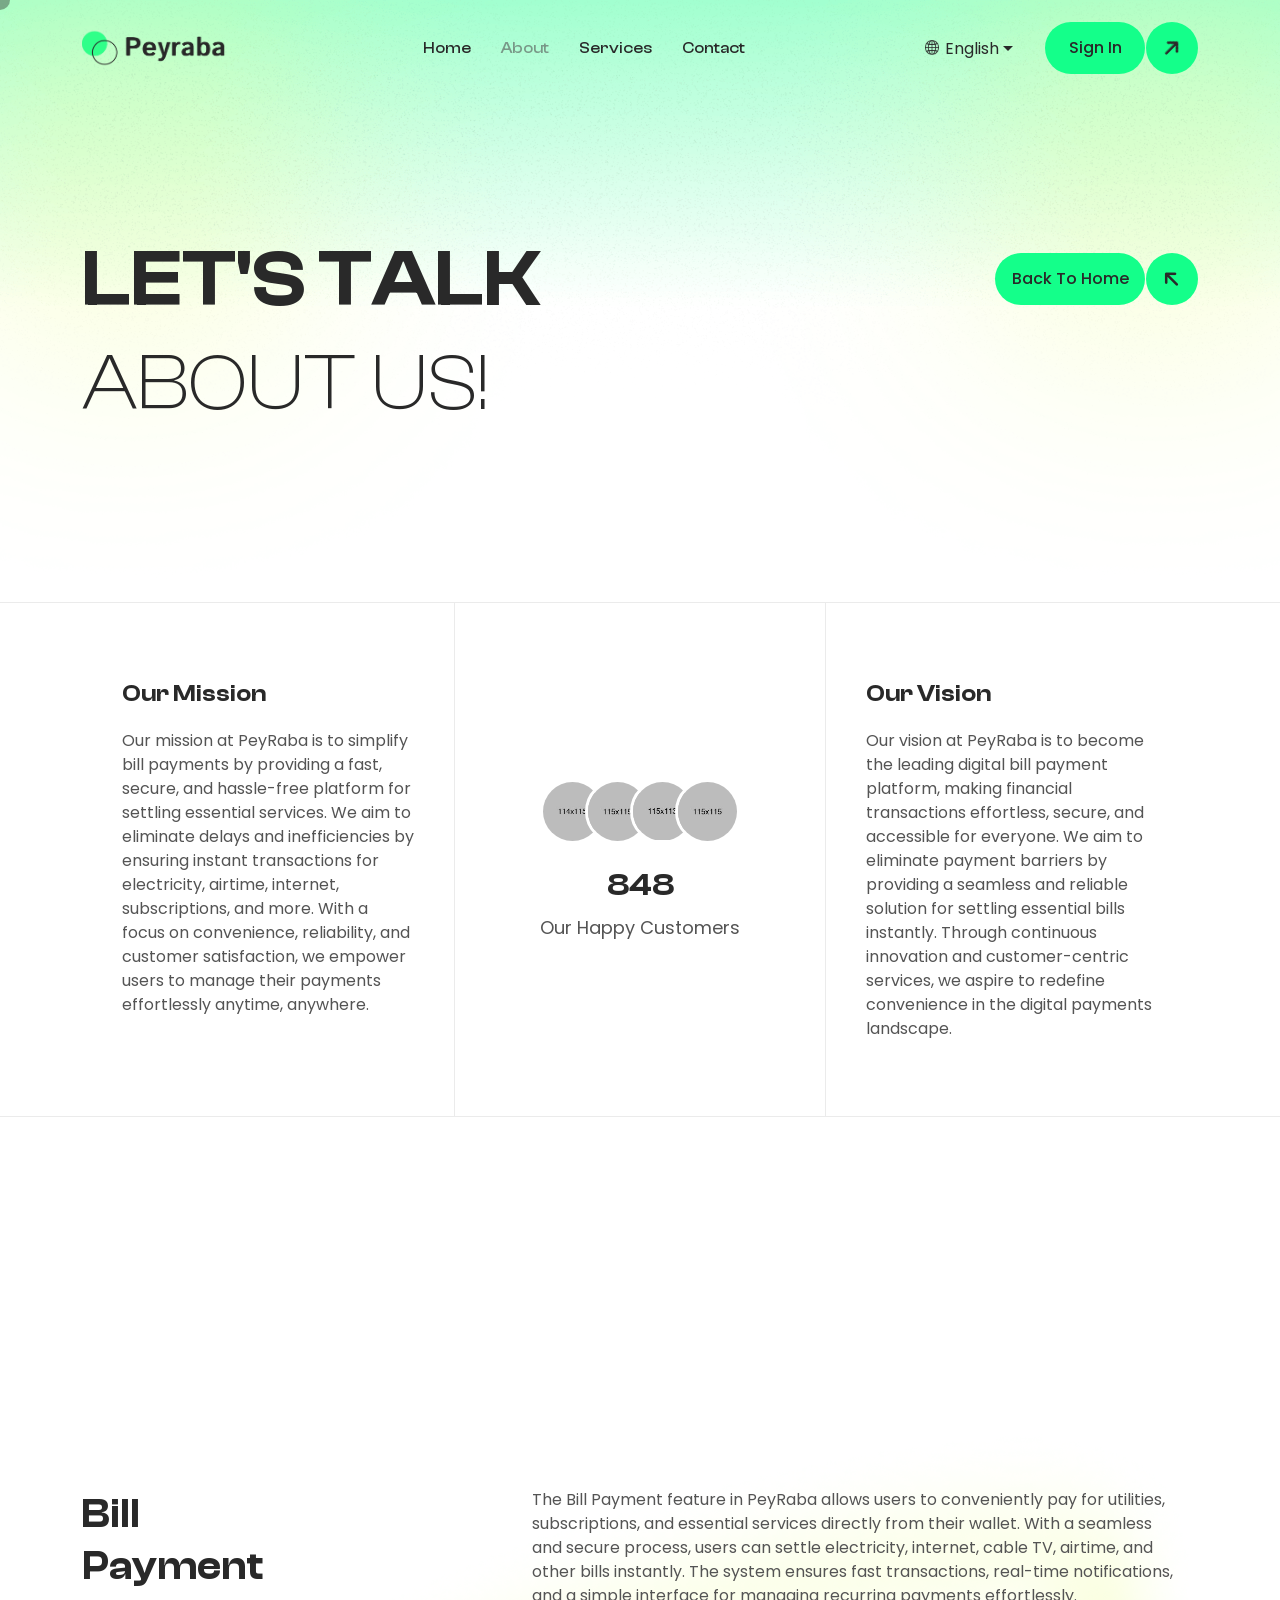
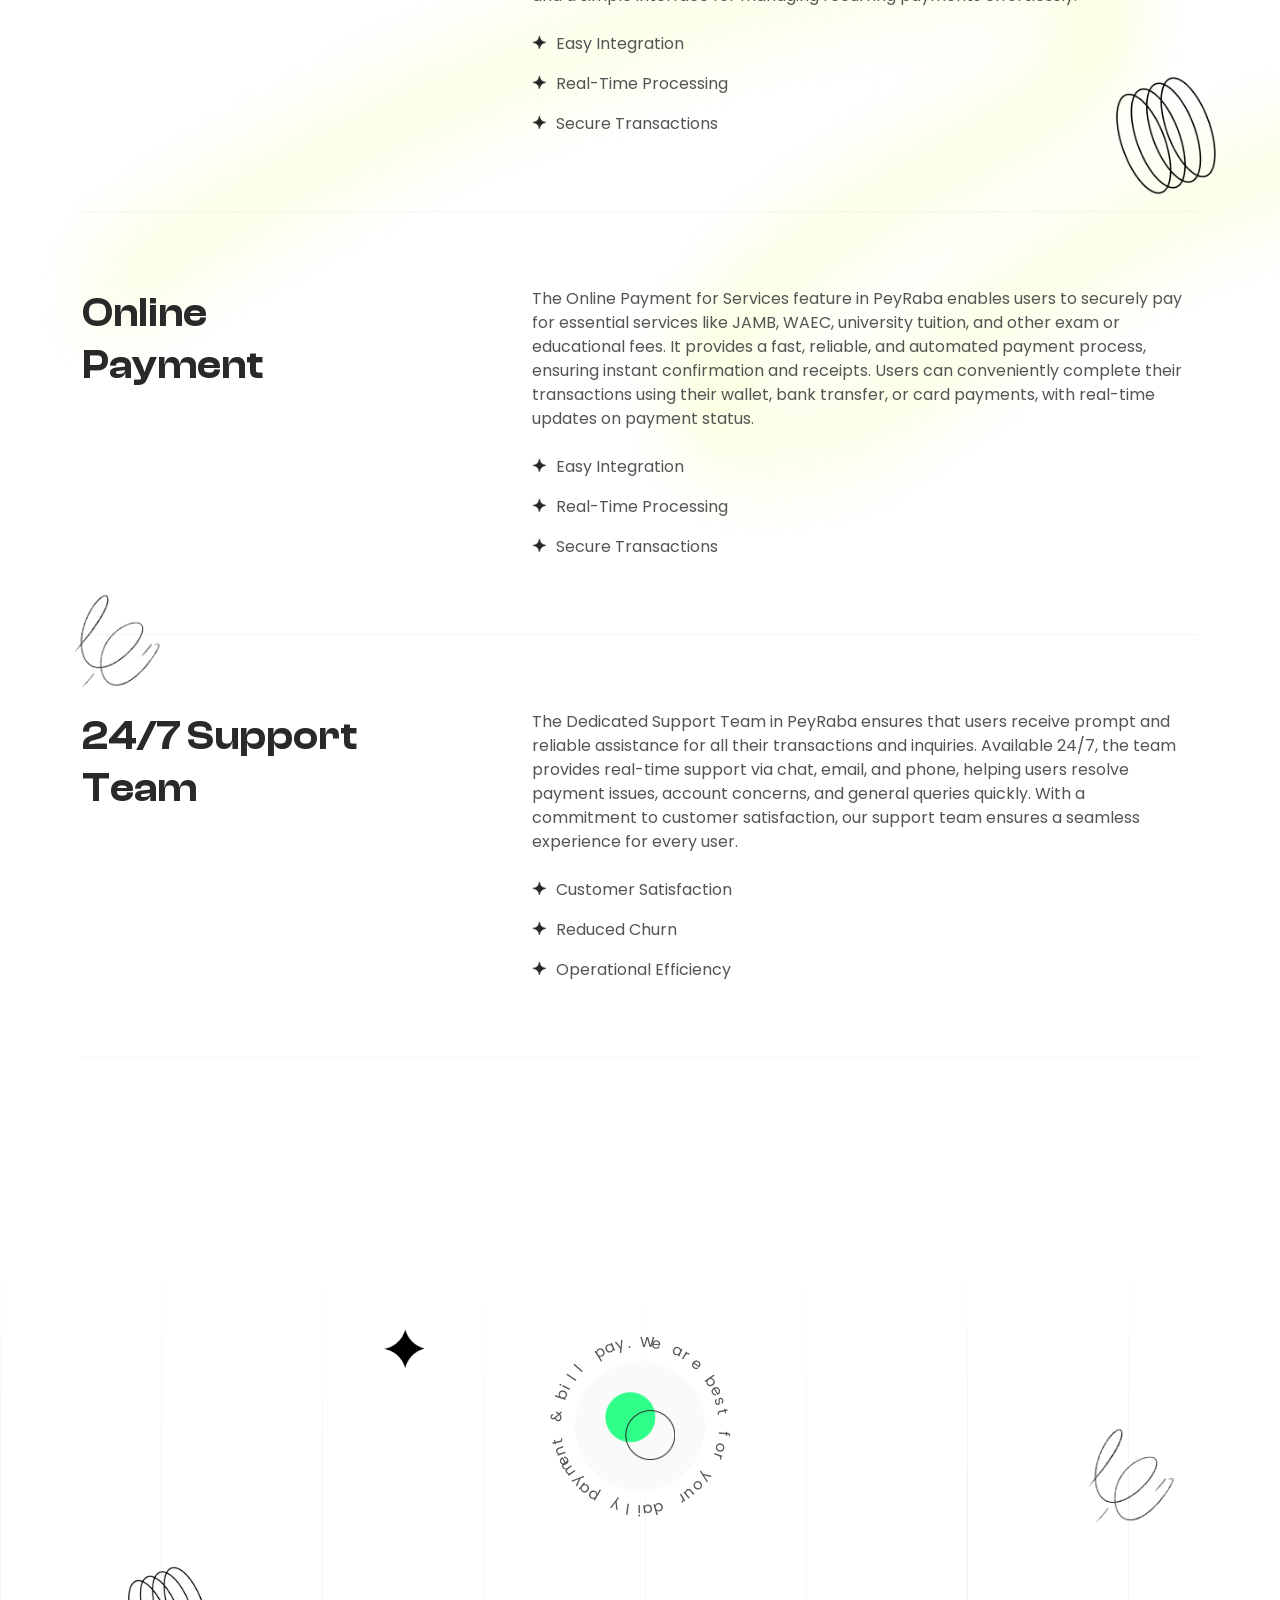
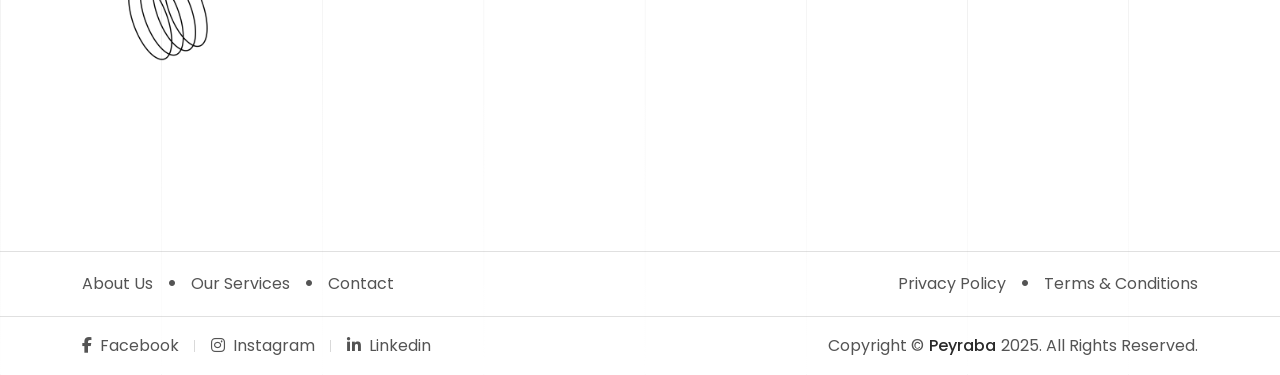
==== commit 38bb0417: "update" ====
--- a/about.html
+++ b/about.html
@@ -8,7 +8,7 @@
     <meta http-equiv="X-UA-Compatible" content="IE=edge">
     <meta name="viewport" content="width=device-width, initial-scale=1.0">
     <!-- Title -->
-    <title>HavioTop - Online Recharge & Payment Platform.</title>
+    <title>Peyraba - Online Recharge & Payment Platform.</title>
     <!-- Favicon -->
     <link rel="shortcut icon" href="assets/images/logo/favicon.png">
     <!-- Bootstrap -->
@@ -143,48 +143,9 @@
                                 </div>
                             </div>
                         </div>
-                        <div class="row">
-                            <div class="col-lg-12">
-                                <div class="banner__thumb">
-                                    <video autoplay muted loop>
-                                        <source src="assets/images/banner-thumb.mp4" type="video/mp4">
-                                    </video>
-                                </div>
-                            </div>
-                        </div>
                     </div>
                 </section>
                 <!--========================== Banner Section End ==========================-->
-
-                <!--========================== About Details Section Start ==========================-->
-                <section class="about__details">
-                    <div class="container">
-                        <div class="row">
-                            <div class="col-lg-12">
-                                <div class="about__details__wrap">
-                                    <div class="about__details__label">
-                                        <div class="footer__subs__label about-label">
-                                            <div class="footer__subs__shr">
-                                                <img src="assets/images/about/label-sp.png" alt="img">
-                                                <div class="footer__circle__text">
-                                                    <p>We are best for your daily payment & bill pay.</p>
-                                                </div>
-                                            </div>
-                                        </div>
-                                    </div>
-                                    <div class="about__details__content">
-                                        <h5>Would you like to explore any of these features in more detail, or do you
-                                            have
-                                            other ideas in mind? I can help you brainstorm and develop a comprehensive
-                                            plan
-                                            for your payment and bill system.</h5>
-                                    </div>
-                                </div>
-                            </div>
-                        </div>
-                    </div>
-                </section>
-                <!--========================== About Details Section End ==========================-->
 
                 <!--========================== About Mission Section Start ==========================-->
                 <section class="about__mission">
@@ -194,9 +155,7 @@
                                 <div class="about__mission__wrap">
                                     <div class="about__mission__wrap__content">
                                         <h4>Our Mission</h4>
-                                        <p>Would you like to explore any of these features in more detail, or do you
-                                            have
-                                            other ideas in mind? I can help you brainstor</p>
+                                        <p>Our mission at PeyRaba is to simplify bill payments by providing a fast, secure, and hassle-free platform for settling essential services. We aim to eliminate delays and inefficiencies by ensuring instant transactions for electricity, airtime, internet, subscriptions, and more. With a focus on convenience, reliability, and customer satisfaction, we empower users to manage their payments effortlessly anytime, anywhere.</p>
                                     </div>
                                     <div class="about__mission__wrap__curtomers">
                                         <ul>
@@ -205,14 +164,12 @@
                                             <li><span><img src="assets/images/about/user-3.jpg" alt="img"></span></li>
                                             <li><span><img src="assets/images/about/user-4.jpg" alt="img"></span></li>
                                         </ul>
-                                        <span class="counter">87,848</span>
+                                        <span class="counter">848</span>
                                         <p>Our Happy Customers</p>
                                     </div>
                                     <div class="about__mission__wrap__content">
                                         <h4>Our Vision</h4>
-                                        <p>Would you like to explore any of these features in more detail, or do you
-                                            have
-                                            other ideas in mind? I can help you brainstor</p>
+                                        <p>Our vision at PeyRaba is to become the leading digital bill payment platform, making financial transactions effortless, secure, and accessible for everyone. We aim to eliminate payment barriers by providing a seamless and reliable solution for settling essential bills instantly. Through continuous innovation and customer-centric services, we aspire to redefine convenience in the digital payments landscape.</p>
                                     </div>
                                 </div>
                             </div>
@@ -244,24 +201,20 @@
                                 <div class="about__feature__wrap">
                                     <div class="about__feature__wrap__single">
                                         <div class="about__feature__wrap__single__title">
-                                            <h4>Global <br>payment</h4>
+                                            <h4>Bill <br>payment</h4>
                                         </div>
                                         <div class="about__feature__wrap__single__content">
-                                            <p>Simply dummy text of the printing and typesetting industry. Lorem Ipsum
-                                                has
-                                                been the industry's standard dummy text ever since the a type specimen
-                                                book
-                                                It has survived. but also the leap into electronic typesetting,
-                                                remaining
+                                            <p>The Bill Payment feature in PeyRaba allows users to conveniently pay for utilities, subscriptions, and essential services directly from their wallet. With a seamless and secure process, users can settle electricity, internet, cable TV, airtime, and other bills instantly. The system ensures fast transactions, real-time notifications, and a simple interface for managing recurring payments effortlessly.
                                             </p>
                                             <ul>
-                                                <li><span><img src="assets/images/about/star.png"
-                                                            alt="img"></span>Multicurrency Support</li>
-                                                <li><span><img src="assets/images/about/star.png"
-                                                            alt="img"></span>Currency
-                                                    Conversion</li>
-                                                <li><span><img src="assets/images/about/star.png"
-                                                            alt="img"></span>International Transfers</li>
+                                                <li><span><img src="assets/images/about/star.png" alt="img"></span>Easy
+                                                    Integration</li>
+                                                <li><span><img src="assets/images/about/star.png"
+                                                               alt="img"></span>Real-Time
+                                                    Processing</li>
+                                                <li><span><img src="assets/images/about/star.png"
+                                                               alt="img"></span>Secure
+                                                    Transactions</li>
                                             </ul>
                                         </div>
                                     </div>
@@ -270,12 +223,7 @@
                                             <h4>Online <br>payment</h4>
                                         </div>
                                         <div class="about__feature__wrap__single__content">
-                                            <p>Simply dummy text of the printing and typesetting industry. Lorem Ipsum
-                                                has
-                                                been the industry's standard dummy text ever since the a type specimen
-                                                book
-                                                It has survived. but also the leap into electronic typesetting,
-                                                remaining
+                                            <p>The Online Payment for Services feature in PeyRaba enables users to securely pay for essential services like JAMB, WAEC, university tuition, and other exam or educational fees. It provides a fast, reliable, and automated payment process, ensuring instant confirmation and receipts. Users can conveniently complete their transactions using their wallet, bank transfer, or card payments, with real-time updates on payment status.
                                             </p>
                                             <ul>
                                                 <li><span><img src="assets/images/about/star.png" alt="img"></span>Easy
@@ -294,12 +242,7 @@
                                             <h4>24/7 support <br>team</h4>
                                         </div>
                                         <div class="about__feature__wrap__single__content">
-                                            <p>Simply dummy text of the printing and typesetting industry. Lorem Ipsum
-                                                has
-                                                been the industry's standard dummy text ever since the a type specimen
-                                                book
-                                                It has survived. but also the leap into electronic typesetting,
-                                                remaining
+                                            <p>The Dedicated Support Team in PeyRaba ensures that users receive prompt and reliable assistance for all their transactions and inquiries. Available 24/7, the team provides real-time support via chat, email, and phone, helping users resolve payment issues, account concerns, and general queries quickly. With a commitment to customer satisfaction, our support team ensures a seamless experience for every user.
                                             </p>
                                             <ul>
                                                 <li><span><img src="assets/images/about/star.png"
@@ -319,136 +262,6 @@
                     </div>
                 </section>
                 <!--========================== About Feature Section End ==========================-->
-
-                <!--========================== Testimonial Section Start ==========================-->
-                <section class="testimonial__area">
-                    <div class="testimonial__sp"><img src="assets/images/green-sp.png" alt="img"></div>
-                    <div class="container-fluid p-0">
-                        <div class="row">
-                            <div class="col-lg-12">
-                                <div class="hero__wrap__users" data-aos="fade-up-left" data-aos-delay="200"
-                                    data-aos-duration="1200">
-                                    <div class="hero__wrap__users__img">
-                                        <span><img src="assets/images/hero/user-1.jpg" alt="img"></span>
-                                        <span><img src="assets/images/hero/user-2.jpg" alt="img"></span>
-                                        <span><img src="assets/images/hero/user-3.jpg" alt="img"></span>
-                                        <span><img src="assets/images/hero/user-4.jpg" alt="img"></span>
-                                    </div>
-                                    <div class="hero__wrap__users__title">
-                                        <span><span class="counter">20,878</span> Happy users</span>
-                                    </div>
-                                </div>
-                                <div class="testimonial__title" data-aos="zoom-in-up" data-aos-delay="400"
-                                    data-aos-duration="1400">
-                                    <h2>Our beloved clients share their Sharp <span>experience</span></h2>
-                                </div>
-                            </div>
-                        </div>
-                        <div class="row">
-                            <div class="col-lg-12">
-                                <div class="testimonial__wrap owl-carousel">
-                                    <div class="testimonial__single">
-                                        <div class="testimonial__single__title">
-                                            <span><img src="assets/images/testimonial/love-emoji.png" alt="img"></span>
-                                            <h3>Awesome Payment Solution...</h3>
-                                        </div>
-                                        <div class="testimonial__single__content">
-                                            <p>“Simply dummy text of the printintypesetting industry. Lorem Ipsum has
-                                                been
-                                                the
-                                                industry's
-                                                standard dummy text ever since the specimen book It has survived
-                                                industry
-                                                stand ”</p>
-                                        </div>
-                                        <div class="testimonial__single__user">
-                                            <div class="testimonial__single__user__img">
-                                                <img src="assets/images/testimonial/user-2.jpg" alt="img">
-                                            </div>
-                                            <div class="testimonial__single__user__info">
-                                                <h4>Ralph Edwards</h4>
-                                                <p>Voice of our Client</p>
-                                            </div>
-                                        </div>
-                                    </div>
-                                    <div class="testimonial__single">
-                                        <div class="testimonial__single__title">
-                                            <span><img src="assets/images/testimonial/like.png" alt="img"></span>
-                                            <h3>Awesome Payment Solution...</h3>
-                                        </div>
-                                        <div class="testimonial__single__content">
-                                            <p>“Simply dummy text of the printintypesetting industry. Lorem Ipsum has
-                                                been
-                                                the
-                                                industry's
-                                                standard dummy text ever since the specimen book It has survived
-                                                industry
-                                                stand ”</p>
-                                        </div>
-                                        <div class="testimonial__single__user">
-                                            <div class="testimonial__single__user__img">
-                                                <img src="assets/images/testimonial/user-1.jpg" alt="img">
-                                            </div>
-                                            <div class="testimonial__single__user__info">
-                                                <h4>Esther Howard</h4>
-                                                <p>Voice of our Client</p>
-                                            </div>
-                                        </div>
-                                    </div>
-                                    <div class="testimonial__single">
-                                        <div class="testimonial__single__title">
-                                            <span><img src="assets/images/testimonial/star-emoji.png" alt="img"></span>
-                                            <h3>Awesome Payment Solution...</h3>
-                                        </div>
-                                        <div class="testimonial__single__content">
-                                            <p>“Simply dummy text of the printintypesetting industry. Lorem Ipsum has
-                                                been
-                                                the
-                                                industry's
-                                                standard dummy text ever since the specimen book It has survived
-                                                industry
-                                                stand ”</p>
-                                        </div>
-                                        <div class="testimonial__single__user">
-                                            <div class="testimonial__single__user__img">
-                                                <img src="assets/images/testimonial/user-3.jpg" alt="img">
-                                            </div>
-                                            <div class="testimonial__single__user__info">
-                                                <h4>Darrell Steward</h4>
-                                                <p>Voice of our Client</p>
-                                            </div>
-                                        </div>
-                                    </div>
-                                    <div class="testimonial__single">
-                                        <div class="testimonial__single__title">
-                                            <span><img src="assets/images/testimonial/like.png" alt="img"></span>
-                                            <h3>Awesome Payment Solution...</h3>
-                                        </div>
-                                        <div class="testimonial__single__content">
-                                            <p>“Simply dummy text of the printintypesetting industry. Lorem Ipsum has
-                                                been
-                                                the
-                                                industry's
-                                                standard dummy text ever since the specimen book It has survived
-                                                industry
-                                                stand ”</p>
-                                        </div>
-                                        <div class="testimonial__single__user">
-                                            <div class="testimonial__single__user__img">
-                                                <img src="assets/images/testimonial/user-1.jpg" alt="img">
-                                            </div>
-                                            <div class="testimonial__single__user__info">
-                                                <h4>Esther Howard</h4>
-                                                <p>Voice of our Client</p>
-                                            </div>
-                                        </div>
-                                    </div>
-                                </div>
-                            </div>
-                        </div>
-                    </div>
-                </section>
-                <!--========================== Testimonial Section End ==========================-->
 
                 <!-- ==================== Footer Start Here ==================== -->
                 <footer class="footer__area">
@@ -467,38 +280,11 @@
                                             </div>
                                         </div>
                                     </div>
-                                    <div class="footer__subs__title">
-                                        <h2>Don't Missed<span>Subscribed!</span></h2>
-                                    </div>
-                                    <form action="/">
-                                        <div class="footer__subs__form">
-                                            <input type="email" placeholder="demo123@gmail.com">
-                                            <button type="submit"><i class="fa-solid fa-arrow-right"></i></button>
-                                        </div>
-                                    </form>
-                                </div>
-                            </div>
-                        </div>
-                        <div class="row g-4">
-                            <div class="col-lg-4 col-md-4 col-sm-6">
-                                <div class="footer__address">
-                                    <h4>London</h4>
-                                    <p>3517 W. Gray St. Utica, Penns ylvania 57867</p>
-                                </div>
-                            </div>
-                            <div class="col-lg-4 col-md-4 col-sm-6 d-flex justify-content-center">
-                                <div class="footer__address">
-                                    <h4>New York</h4>
-                                    <p>3517 W. Gray St. Utica, Penns ylvania 57867</p>
-                                </div>
-                            </div>
-                            <div class="col-lg-4 col-md-4 col-sm-6 d-flex justify-content-end">
-                                <div class="footer__address">
-                                    <h4>Birmingham</h4>
-                                    <p>3517 W. Gray St. Utica, Penns ylvania 57867</p>
-                                </div>
-                            </div>
-                        </div>
+
+                                </div>
+                            </div>
+                        </div>
+
                     </div>
                     <div class="footer__menu">
                         <div class="container">
@@ -542,7 +328,7 @@
                                             </ul>
                                         </div>
                                         <div class="footer__copy">
-                                            <span>Copyright © <a href="index.html">HavioTop</a> 2025. All rights
+                                            <span>Copyright © <a href="index.html">Peyraba</a> 2025. All rights
                                                 reserved.</span>
                                         </div>
                                     </div>
--- a/assets/css/main.css
+++ b/assets/css/main.css
@@ -1,8 +1,8 @@
 /* ============================================================
     [Mastering Stylesheet]
 
-    Theme Name  : HavioTop        
-    Description : HavioTop- Online Recharge & Payment Platform.
+    Theme Name  : Peyraba
+    Description : Peyraba- Online Recharge & Payment Platform.
     Author      : coUI         
     Author URL  : https://themeforest.net/user/coui  
     Version     : 1.0.1
